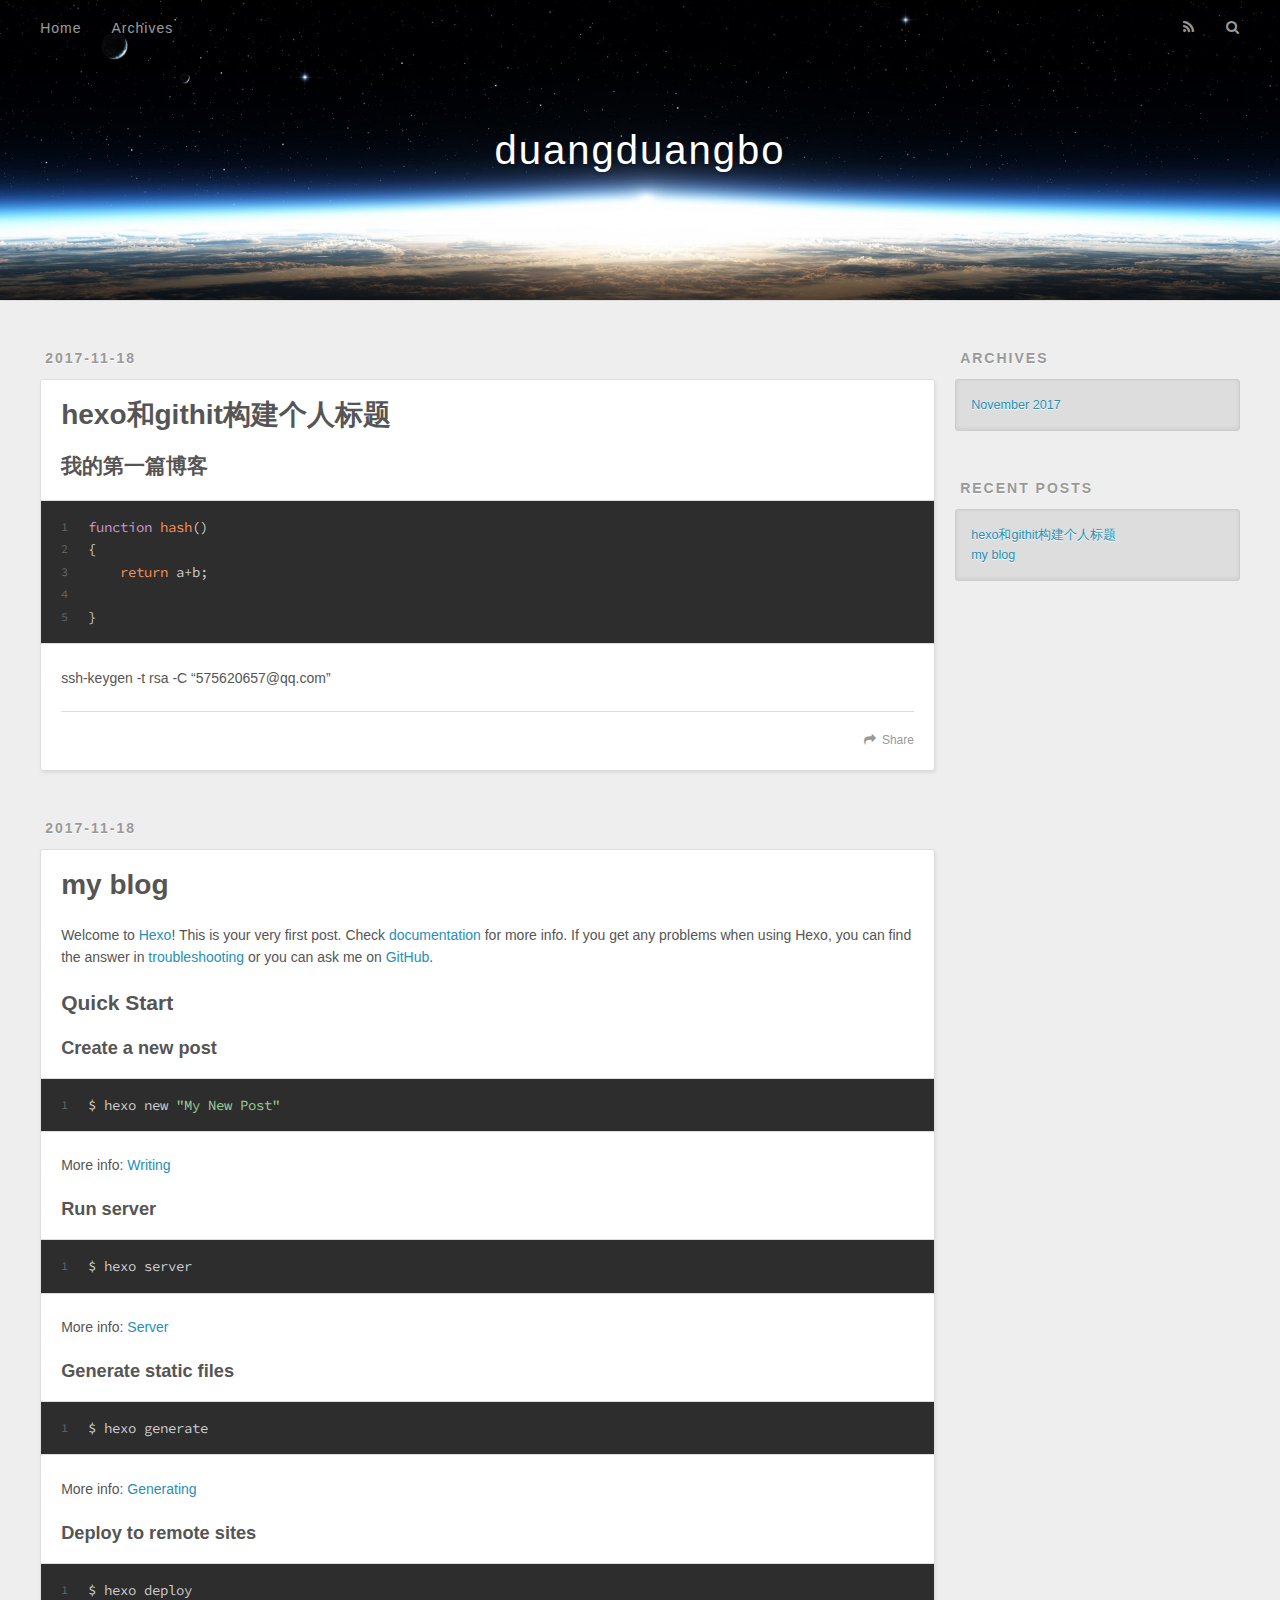
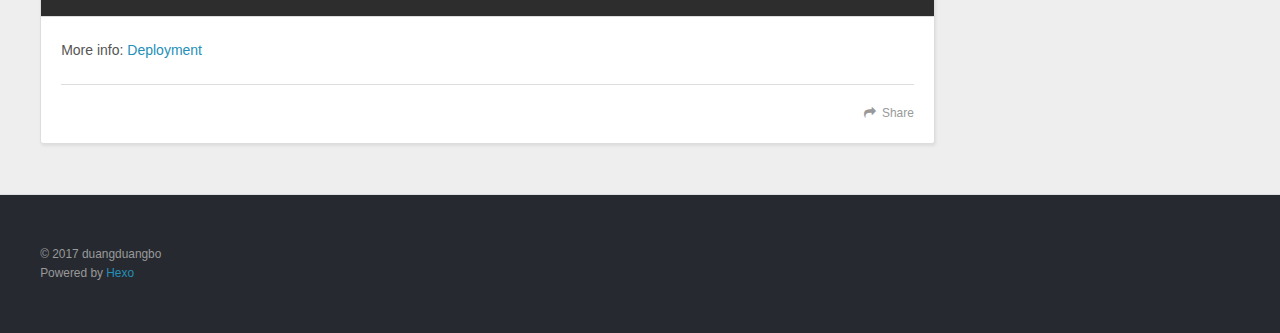
==== index.html @ 208fb2e9 "Site updated: 2017-11-18 11:57:25" ====
<!DOCTYPE html>
<html>
<head>
  <meta charset="utf-8">
  
  <title>duangduangbo</title>
  <meta name="viewport" content="width=device-width, initial-scale=1, maximum-scale=1">
  <meta property="og:type" content="website">
<meta property="og:title" content="duangduangbo">
<meta property="og:url" content="http://yoursite.com/index.html">
<meta property="og:site_name" content="duangduangbo">
<meta name="twitter:card" content="summary">
<meta name="twitter:title" content="duangduangbo">
  
    <link rel="alternate" href="/atom.xml" title="duangduangbo" type="application/atom+xml">
  
  
    <link rel="icon" href="/favicon.png">
  
  
    <link href="//fonts.googleapis.com/css?family=Source+Code+Pro" rel="stylesheet" type="text/css">
  
  <link rel="stylesheet" href="/css/style.css">
  

</head>

<body>
  <div id="container">
    <div id="wrap">
      <header id="header">
  <div id="banner"></div>
  <div id="header-outer" class="outer">
    <div id="header-title" class="inner">
      <h1 id="logo-wrap">
        <a href="/" id="logo">duangduangbo</a>
      </h1>
      
    </div>
    <div id="header-inner" class="inner">
      <nav id="main-nav">
        <a id="main-nav-toggle" class="nav-icon"></a>
        
          <a class="main-nav-link" href="/">Home</a>
        
          <a class="main-nav-link" href="/archives">Archives</a>
        
      </nav>
      <nav id="sub-nav">
        
          <a id="nav-rss-link" class="nav-icon" href="/atom.xml" title="RSS Feed"></a>
        
        <a id="nav-search-btn" class="nav-icon" title="Search"></a>
      </nav>
      <div id="search-form-wrap">
        <form action="//google.com/search" method="get" accept-charset="UTF-8" class="search-form"><input type="search" name="q" class="search-form-input" placeholder="Search"><button type="submit" class="search-form-submit">&#xF002;</button><input type="hidden" name="sitesearch" value="http://yoursite.com"></form>
      </div>
    </div>
  </div>
</header>
      <div class="outer">
        <section id="main">
  
    <article id="post-test" class="article article-type-post" itemscope itemprop="blogPost">
  <div class="article-meta">
    <a href="/2017/11/18/test/" class="article-date">
  <time datetime="2017-11-18T02:31:28.000Z" itemprop="datePublished">2017-11-18</time>
</a>
    
  </div>
  <div class="article-inner">
    
    
      <header class="article-header">
        
  
    <h1 itemprop="name">
      <a class="article-title" href="/2017/11/18/test/">hexo和githit构建个人标题</a>
    </h1>
  

      </header>
    
    <div class="article-entry" itemprop="articleBody">
      
        <h2 id="我的第一篇博客"><a href="#我的第一篇博客" class="headerlink" title="我的第一篇博客"></a>我的第一篇博客</h2><figure class="highlight bash"><table><tr><td class="gutter"><pre><span class="line">1</span><br><span class="line">2</span><br><span class="line">3</span><br><span class="line">4</span><br><span class="line">5</span><br></pre></td><td class="code"><pre><span class="line"><span class="keyword">function</span> <span class="built_in">hash</span>()</span><br><span class="line">&#123;</span><br><span class="line">    <span class="built_in">return</span> a+b;</span><br><span class="line"></span><br><span class="line">&#125;</span><br></pre></td></tr></table></figure>
<p>ssh-keygen -t rsa -C “575620657@qq.com”</p>

      
    </div>
    <footer class="article-footer">
      <a data-url="http://yoursite.com/2017/11/18/test/" data-id="cja4pwhvw000164jd9rb0l0j9" class="article-share-link">Share</a>
      
      
    </footer>
  </div>
  
</article>


  
    <article id="post-hello-world" class="article article-type-post" itemscope itemprop="blogPost">
  <div class="article-meta">
    <a href="/2017/11/18/hello-world/" class="article-date">
  <time datetime="2017-11-18T02:24:49.083Z" itemprop="datePublished">2017-11-18</time>
</a>
    
  </div>
  <div class="article-inner">
    
    
      <header class="article-header">
        
  
    <h1 itemprop="name">
      <a class="article-title" href="/2017/11/18/hello-world/">my blog</a>
    </h1>
  

      </header>
    
    <div class="article-entry" itemprop="articleBody">
      
        <p>Welcome to <a href="https://hexo.io/" target="_blank" rel="noopener">Hexo</a>! This is your very first post. Check <a href="https://hexo.io/docs/" target="_blank" rel="noopener">documentation</a> for more info. If you get any problems when using Hexo, you can find the answer in <a href="https://hexo.io/docs/troubleshooting.html" target="_blank" rel="noopener">troubleshooting</a> or you can ask me on <a href="https://github.com/hexojs/hexo/issues" target="_blank" rel="noopener">GitHub</a>.</p>
<h2 id="Quick-Start"><a href="#Quick-Start" class="headerlink" title="Quick Start"></a>Quick Start</h2><h3 id="Create-a-new-post"><a href="#Create-a-new-post" class="headerlink" title="Create a new post"></a>Create a new post</h3><figure class="highlight bash"><table><tr><td class="gutter"><pre><span class="line">1</span><br></pre></td><td class="code"><pre><span class="line">$ hexo new <span class="string">"My New Post"</span></span><br></pre></td></tr></table></figure>
<p>More info: <a href="https://hexo.io/docs/writing.html" target="_blank" rel="noopener">Writing</a></p>
<h3 id="Run-server"><a href="#Run-server" class="headerlink" title="Run server"></a>Run server</h3><figure class="highlight bash"><table><tr><td class="gutter"><pre><span class="line">1</span><br></pre></td><td class="code"><pre><span class="line">$ hexo server</span><br></pre></td></tr></table></figure>
<p>More info: <a href="https://hexo.io/docs/server.html" target="_blank" rel="noopener">Server</a></p>
<h3 id="Generate-static-files"><a href="#Generate-static-files" class="headerlink" title="Generate static files"></a>Generate static files</h3><figure class="highlight bash"><table><tr><td class="gutter"><pre><span class="line">1</span><br></pre></td><td class="code"><pre><span class="line">$ hexo generate</span><br></pre></td></tr></table></figure>
<p>More info: <a href="https://hexo.io/docs/generating.html" target="_blank" rel="noopener">Generating</a></p>
<h3 id="Deploy-to-remote-sites"><a href="#Deploy-to-remote-sites" class="headerlink" title="Deploy to remote sites"></a>Deploy to remote sites</h3><figure class="highlight bash"><table><tr><td class="gutter"><pre><span class="line">1</span><br></pre></td><td class="code"><pre><span class="line">$ hexo deploy</span><br></pre></td></tr></table></figure>
<p>More info: <a href="https://hexo.io/docs/deployment.html" target="_blank" rel="noopener">Deployment</a></p>

      
    </div>
    <footer class="article-footer">
      <a data-url="http://yoursite.com/2017/11/18/hello-world/" data-id="cja4pwhvr000064jd3ugffvmv" class="article-share-link">Share</a>
      
      
    </footer>
  </div>
  
</article>


  

</section>
        
          <aside id="sidebar">
  
    

  
    

  
    
  
    
  <div class="widget-wrap">
    <h3 class="widget-title">Archives</h3>
    <div class="widget">
      <ul class="archive-list"><li class="archive-list-item"><a class="archive-list-link" href="/archives/2017/11/">November 2017</a></li></ul>
    </div>
  </div>


  
    
  <div class="widget-wrap">
    <h3 class="widget-title">Recent Posts</h3>
    <div class="widget">
      <ul>
        
          <li>
            <a href="/2017/11/18/test/">hexo和githit构建个人标题</a>
          </li>
        
          <li>
            <a href="/2017/11/18/hello-world/">my blog</a>
          </li>
        
      </ul>
    </div>
  </div>

  
</aside>
        
      </div>
      <footer id="footer">
  
  <div class="outer">
    <div id="footer-info" class="inner">
      &copy; 2017 duangduangbo<br>
      Powered by <a href="http://hexo.io/" target="_blank">Hexo</a>
    </div>
  </div>
</footer>
    </div>
    <nav id="mobile-nav">
  
    <a href="/" class="mobile-nav-link">Home</a>
  
    <a href="/archives" class="mobile-nav-link">Archives</a>
  
</nav>
    

<script src="//ajax.googleapis.com/ajax/libs/jquery/2.0.3/jquery.min.js"></script>


  <link rel="stylesheet" href="/fancybox/jquery.fancybox.css">
  <script src="/fancybox/jquery.fancybox.pack.js"></script>


<script src="/js/script.js"></script>

  </div>
</body>
</html>
---- css/style.css ----
body {
  width: 100%;
}
body:before,
body:after {
  content: "";
  display: table;
}
body:after {
  clear: both;
}
html,
body,
div,
span,
applet,
object,
iframe,
h1,
h2,
h3,
h4,
h5,
h6,
p,
blockquote,
pre,
a,
abbr,
acronym,
address,
big,
cite,
code,
del,
dfn,
em,
img,
ins,
kbd,
q,
s,
samp,
small,
strike,
strong,
sub,
sup,
tt,
var,
dl,
dt,
dd,
ol,
ul,
li,
fieldset,
form,
label,
legend,
table,
caption,
tbody,
tfoot,
thead,
tr,
th,
td {
  margin: 0;
  padding: 0;
  border: 0;
  outline: 0;
  font-weight: inherit;
  font-style: inherit;
  font-family: inherit;
  font-size: 100%;
  vertical-align: baseline;
}
body {
  line-height: 1;
  color: #000;
  background: #fff;
}
ol,
ul {
  list-style: none;
}
table {
  border-collapse: separate;
  border-spacing: 0;
  vertical-align: middle;
}
caption,
th,
td {
  text-align: left;
  font-weight: normal;
  vertical-align: middle;
}
a img {
  border: none;
}
input,
button {
  margin: 0;
  padding: 0;
}
input::-moz-focus-inner,
button::-moz-focus-inner {
  border: 0;
  padding: 0;
}
@font-face {
  font-family: FontAwesome;
  font-style: normal;
  font-weight: normal;
  src: url("fonts/fontawesome-webfont.eot?v=#4.0.3");
  src: url("fonts/fontawesome-webfont.eot?#iefix&v=#4.0.3") format("embedded-opentype"), url("fonts/fontawesome-webfont.woff?v=#4.0.3") format("woff"), url("fonts/fontawesome-webfont.ttf?v=#4.0.3") format("truetype"), url("fonts/fontawesome-webfont.svg#fontawesomeregular?v=#4.0.3") format("svg");
}
html,
body,
#container {
  height: 100%;
}
body {
  background: #eee;
  font: 14px "Helvetica Neue", Helvetica, Arial, sans-serif;
  -webkit-text-size-adjust: 100%;
}
.outer {
  max-width: 1220px;
  margin: 0 auto;
  padding: 0 20px;
}
.outer:before,
.outer:after {
  content: "";
  display: table;
}
.outer:after {
  clear: both;
}
.inner {
  display: inline;
  float: left;
  width: 98.33333333333333%;
  margin: 0 0.833333333333333%;
}
.left,
.alignleft {
  float: left;
}
.right,
.alignright {
  float: right;
}
.clear {
  clear: both;
}
#container {
  position: relative;
}
.mobile-nav-on {
  overflow: hidden;
}
#wrap {
  height: 100%;
  width: 100%;
  position: absolute;
  top: 0;
  left: 0;
  -webkit-transition: 0.2s ease-out;
  -moz-transition: 0.2s ease-out;
  -ms-transition: 0.2s ease-out;
  transition: 0.2s ease-out;
  z-index: 1;
  background: #eee;
}
.mobile-nav-on #wrap {
  left: 280px;
}
@media screen and (min-width: 768px) {
  #main {
    display: inline;
    float: left;
    width: 73.33333333333333%;
    margin: 0 0.833333333333333%;
  }
}
.article-date,
.article-category-link,
.archive-year,
.widget-title {
  text-decoration: none;
  text-transform: uppercase;
  letter-spacing: 2px;
  color: #999;
  margin-bottom: 1em;
  margin-left: 5px;
  line-height: 1em;
  text-shadow: 0 1px #fff;
  font-weight: bold;
}
.article-inner,
.archive-article-inner {
  background: #fff;
  -webkit-box-shadow: 1px 2px 3px #ddd;
  box-shadow: 1px 2px 3px #ddd;
  border: 1px solid #ddd;
  border-radius: 3px;
}
.article-entry h1,
.widget h1 {
  font-size: 2em;
}
.article-entry h2,
.widget h2 {
  font-size: 1.5em;
}
.article-entry h3,
.widget h3 {
  font-size: 1.3em;
}
.article-entry h4,
.widget h4 {
  font-size: 1.2em;
}
.article-entry h5,
.widget h5 {
  font-size: 1em;
}
.article-entry h6,
.widget h6 {
  font-size: 1em;
  color: #999;
}
.article-entry hr,
.widget hr {
  border: 1px dashed #ddd;
}
.article-entry strong,
.widget strong {
  font-weight: bold;
}
.article-entry em,
.widget em,
.article-entry cite,
.widget cite {
  font-style: italic;
}
.article-entry sup,
.widget sup,
.article-entry sub,
.widget sub {
  font-size: 0.75em;
  line-height: 0;
  position: relative;
  vertical-align: baseline;
}
.article-entry sup,
.widget sup {
  top: -0.5em;
}
.article-entry sub,
.widget sub {
  bottom: -0.2em;
}
.article-entry small,
.widget small {
  font-size: 0.85em;
}
.article-entry acronym,
.widget acronym,
.article-entry abbr,
.widget abbr {
  border-bottom: 1px dotted;
}
.article-entry ul,
.widget ul,
.article-entry ol,
.widget ol,
.article-entry dl,
.widget dl {
  margin: 0 20px;
  line-height: 1.6em;
}
.article-entry ul ul,
.widget ul ul,
.article-entry ol ul,
.widget ol ul,
.article-entry ul ol,
.widget ul ol,
.article-entry ol ol,
.widget ol ol {
  margin-top: 0;
  margin-bottom: 0;
}
.article-entry ul,
.widget ul {
  list-style: disc;
}
.article-entry ol,
.widget ol {
  list-style: decimal;
}
.article-entry dt,
.widget dt {
  font-weight: bold;
}
#header {
  height: 300px;
  position: relative;
  border-bottom: 1px solid #ddd;
}
#header:before,
#header:after {
  content: "";
  position: absolute;
  left: 0;
  right: 0;
  height: 40px;
}
#header:before {
  top: 0;
  background: -webkit-linear-gradient(rgba(0,0,0,0.2), transparent);
  background: -moz-linear-gradient(rgba(0,0,0,0.2), transparent);
  background: -ms-linear-gradient(rgba(0,0,0,0.2), transparent);
  background: linear-gradient(rgba(0,0,0,0.2), transparent);
}
#header:after {
  bottom: 0;
  background: -webkit-linear-gradient(transparent, rgba(0,0,0,0.2));
  background: -moz-linear-gradient(transparent, rgba(0,0,0,0.2));
  background: -ms-linear-gradient(transparent, rgba(0,0,0,0.2));
  background: linear-gradient(transparent, rgba(0,0,0,0.2));
}
#header-outer {
  height: 100%;
  position: relative;
}
#header-inner {
  position: relative;
  overflow: hidden;
}
#banner {
  position: absolute;
  top: 0;
  left: 0;
  width: 100%;
  height: 100%;
  background: url("images/banner.jpg") center #000;
  -webkit-background-size: cover;
  -moz-background-size: cover;
  background-size: cover;
  z-index: -1;
}
#header-title {
  text-align: center;
  height: 40px;
  position: absolute;
  top: 50%;
  left: 0;
  margin-top: -20px;
}
#logo,
#subtitle {
  text-decoration: none;
  color: #fff;
  font-weight: 300;
  text-shadow: 0 1px 4px rgba(0,0,0,0.3);
}
#logo {
  font-size: 40px;
  line-height: 40px;
  letter-spacing: 2px;
}
#subtitle {
  font-size: 16px;
  line-height: 16px;
  letter-spacing: 1px;
}
#subtitle-wrap {
  margin-top: 16px;
}
#main-nav {
  float: left;
  margin-left: -15px;
}
.nav-icon,
.main-nav-link {
  float: left;
  color: #fff;
  opacity: 0.6;
  text-decoration: none;
  text-shadow: 0 1px rgba(0,0,0,0.2);
  -webkit-transition: opacity 0.2s;
  -moz-transition: opacity 0.2s;
  -ms-transition: opacity 0.2s;
  transition: opacity 0.2s;
  display: block;
  padding: 20px 15px;
}
.nav-icon:hover,
.main-nav-link:hover {
  opacity: 1;
}
.nav-icon {
  font-family: FontAwesome;
  text-align: center;
  font-size: 14px;
  width: 14px;
  height: 14px;
  padding: 20px 15px;
  position: relative;
  cursor: pointer;
}
.main-nav-link {
  font-weight: 300;
  letter-spacing: 1px;
}
@media screen and (max-width: 479px) {
  .main-nav-link {
    display: none;
  }
}
#main-nav-toggle {
  display: none;
}
#main-nav-toggle:before {
  content: "\f0c9";
}
@media screen and (max-width: 479px) {
  #main-nav-toggle {
    display: block;
  }
}
#sub-nav {
  float: right;
  margin-right: -15px;
}
#nav-rss-link:before {
  content: "\f09e";
}
#nav-search-btn:before {
  content: "\f002";
}
#search-form-wrap {
  position: absolute;
  top: 15px;
  width: 150px;
  height: 30px;
  right: -150px;
  opacity: 0;
  -webkit-transition: 0.2s ease-out;
  -moz-transition: 0.2s ease-out;
  -ms-transition: 0.2s ease-out;
  transition: 0.2s ease-out;
}
#search-form-wrap.on {
  opacity: 1;
  right: 0;
}
@media screen and (max-width: 479px) {
  #search-form-wrap {
    width: 100%;
    right: -100%;
  }
}
.search-form {
  position: absolute;
  top: 0;
  left: 0;
  right: 0;
  background: #fff;
  padding: 5px 15px;
  border-radius: 15px;
  -webkit-box-shadow: 0 0 10px rgba(0,0,0,0.3);
  box-shadow: 0 0 10px rgba(0,0,0,0.3);
}
.search-form-input {
  border: none;
  background: none;
  color: #555;
  width: 100%;
  font: 13px "Helvetica Neue", Helvetica, Arial, sans-serif;
  outline: none;
}
.search-form-input::-webkit-search-results-decoration,
.search-form-input::-webkit-search-cancel-button {
  -webkit-appearance: none;
}
.search-form-submit {
  position: absolute;
  top: 50%;
  right: 10px;
  margin-top: -7px;
  font: 13px FontAwesome;
  border: none;
  background: none;
  color: #bbb;
  cursor: pointer;
}
.search-form-submit:hover,
.search-form-submit:focus {
  color: #777;
}
.article {
  margin: 50px 0;
}
.article-inner {
  overflow: hidden;
}
.article-meta:before,
.article-meta:after {
  content: "";
  display: table;
}
.article-meta:after {
  clear: both;
}
.article-date {
  float: left;
}
.article-category {
  float: left;
  line-height: 1em;
  color: #ccc;
  text-shadow: 0 1px #fff;
  margin-left: 8px;
}
.article-category:before {
  content: "\2022";
}
.article-category-link {
  margin: 0 12px 1em;
}
.article-header {
  padding: 20px 20px 0;
}
.article-title {
  text-decoration: none;
  font-size: 2em;
  font-weight: bold;
  color: #555;
  line-height: 1.1em;
  -webkit-transition: color 0.2s;
  -moz-transition: color 0.2s;
  -ms-transition: color 0.2s;
  transition: color 0.2s;
}
a.article-title:hover {
  color: #258fb8;
}
.article-entry {
  color: #555;
  padding: 0 20px;
}
.article-entry:before,
.article-entry:after {
  content: "";
  display: table;
}
.article-entry:after {
  clear: both;
}
.article-entry p,
.article-entry table {
  line-height: 1.6em;
  margin: 1.6em 0;
}
.article-entry h1,
.article-entry h2,
.article-entry h3,
.article-entry h4,
.article-entry h5,
.article-entry h6 {
  font-weight: bold;
}
.article-entry h1,
.article-entry h2,
.article-entry h3,
.article-entry h4,
.article-entry h5,
.article-entry h6 {
  line-height: 1.1em;
  margin: 1.1em 0;
}
.article-entry a {
  color: #258fb8;
  text-decoration: none;
}
.article-entry a:hover {
  text-decoration: underline;
}
.article-entry ul,
.article-entry ol,
.article-entry dl {
  margin-top: 1.6em;
  margin-bottom: 1.6em;
}
.article-entry img,
.article-entry video {
  max-width: 100%;
  height: auto;
  display: block;
  margin: auto;
}
.article-entry iframe {
  border: none;
}
.article-entry table {
  width: 100%;
  border-collapse: collapse;
  border-spacing: 0;
}
.article-entry th {
  font-weight: bold;
  border-bottom: 3px solid #ddd;
  padding-bottom: 0.5em;
}
.article-entry td {
  border-bottom: 1px solid #ddd;
  padding: 10px 0;
}
.article-entry blockquote {
  font-family: Georgia, "Times New Roman", serif;
  font-size: 1.4em;
  margin: 1.6em 20px;
  text-align: center;
}
.article-entry blockquote footer {
  font-size: 14px;
  margin: 1.6em 0;
  font-family: "Helvetica Neue", Helvetica, Arial, sans-serif;
}
.article-entry blockquote footer cite:before {
  content: "—";
  padding: 0 0.5em;
}
.article-entry .pullquote {
  text-align: left;
  width: 45%;
  margin: 0;
}
.article-entry .pullquote.left {
  margin-left: 0.5em;
  margin-right: 1em;
}
.article-entry .pullquote.right {
  margin-right: 0.5em;
  margin-left: 1em;
}
.article-entry .caption {
  color: #999;
  display: block;
  font-size: 0.9em;
  margin-top: 0.5em;
  position: relative;
  text-align: center;
}
.article-entry .video-container {
  position: relative;
  padding-top: 56.25%;
  height: 0;
  overflow: hidden;
}
.article-entry .video-container iframe,
.article-entry .video-container object,
.article-entry .video-container embed {
  position: absolute;
  top: 0;
  left: 0;
  width: 100%;
  height: 100%;
  margin-top: 0;
}
.article-more-link a {
  display: inline-block;
  line-height: 1em;
  padding: 6px 15px;
  border-radius: 15px;
  background: #eee;
  color: #999;
  text-shadow: 0 1px #fff;
  text-decoration: none;
}
.article-more-link a:hover {
  background: #258fb8;
  color: #fff;
  text-decoration: none;
  text-shadow: 0 1px #1e7293;
}
.article-footer {
  font-size: 0.85em;
  line-height: 1.6em;
  border-top: 1px solid #ddd;
  padding-top: 1.6em;
  margin: 0 20px 20px;
}
.article-footer:before,
.article-footer:after {
  content: "";
  display: table;
}
.article-footer:after {
  clear: both;
}
.article-footer a {
  color: #999;
  text-decoration: none;
}
.article-footer a:hover {
  color: #555;
}
.article-tag-list-item {
  float: left;
  margin-right: 10px;
}
.article-tag-list-link:before {
  content: "#";
}
.article-comment-link {
  float: right;
}
.article-comment-link:before {
  content: "\f075";
  font-family: FontAwesome;
  padding-right: 8px;
}
.article-share-link {
  cursor: pointer;
  float: right;
  margin-left: 20px;
}
.article-share-link:before {
  content: "\f064";
  font-family: FontAwesome;
  padding-right: 6px;
}
#article-nav {
  position: relative;
}
#article-nav:before,
#article-nav:after {
  content: "";
  display: table;
}
#article-nav:after {
  clear: both;
}
@media screen and (min-width: 768px) {
  #article-nav {
    margin: 50px 0;
  }
  #article-nav:before {
    width: 8px;
    height: 8px;
    position: absolute;
    top: 50%;
    left: 50%;
    margin-top: -4px;
    margin-left: -4px;
    content: "";
    border-radius: 50%;
    background: #ddd;
    -webkit-box-shadow: 0 1px 2px #fff;
    box-shadow: 0 1px 2px #fff;
  }
}
.article-nav-link-wrap {
  text-decoration: none;
  text-shadow: 0 1px #fff;
  color: #999;
  -webkit-box-sizing: border-box;
  -moz-box-sizing: border-box;
  box-sizing: border-box;
  margin-top: 50px;
  text-align: center;
  display: block;
}
.article-nav-link-wrap:hover {
  color: #555;
}
@media screen and (min-width: 768px) {
  .article-nav-link-wrap {
    width: 50%;
    margin-top: 0;
  }
}
@media screen and (min-width: 768px) {
  #article-nav-newer {
    float: left;
    text-align: right;
    padding-right: 20px;
  }
}
@media screen and (min-width: 768px) {
  #article-nav-older {
    float: right;
    text-align: left;
    padding-left: 20px;
  }
}
.article-nav-caption {
  text-transform: uppercase;
  letter-spacing: 2px;
  color: #ddd;
  line-height: 1em;
  font-weight: bold;
}
#article-nav-newer .article-nav-caption {
  margin-right: -2px;
}
.article-nav-title {
  font-size: 0.85em;
  line-height: 1.6em;
  margin-top: 0.5em;
}
.article-share-box {
  position: absolute;
  display: none;
  background: #fff;
  -webkit-box-shadow: 1px 2px 10px rgba(0,0,0,0.2);
  box-shadow: 1px 2px 10px rgba(0,0,0,0.2);
  border-radius: 3px;
  margin-left: -145px;
  overflow: hidden;
  z-index: 1;
}
.article-share-box.on {
  display: block;
}
.article-share-input {
  width: 100%;
  background: none;
  -webkit-box-sizing: border-box;
  -moz-box-sizing: border-box;
  box-sizing: border-box;
  font: 14px "Helvetica Neue", Helvetica, Arial, sans-serif;
  padding: 0 15px;
  color: #555;
  outline: none;
  border: 1px solid #ddd;
  border-radius: 3px 3px 0 0;
  height: 36px;
  line-height: 36px;
}
.article-share-links {
  background: #eee;
}
.article-share-links:before,
.article-share-links:after {
  content: "";
  display: table;
}
.article-share-links:after {
  clear: both;
}
.article-share-twitter,
.article-share-facebook,
.article-share-pinterest,
.article-share-google {
  width: 50px;
  height: 36px;
  display: block;
  float: left;
  position: relative;
  color: #999;
  text-shadow: 0 1px #fff;
}
.article-share-twitter:before,
.article-share-facebook:before,
.article-share-pinterest:before,
.article-share-google:before {
  font-size: 20px;
  font-family: FontAwesome;
  width: 20px;
  height: 20px;
  position: absolute;
  top: 50%;
  left: 50%;
  margin-top: -10px;
  margin-left: -10px;
  text-align: center;
}
.article-share-twitter:hover,
.article-share-facebook:hover,
.article-share-pinterest:hover,
.article-share-google:hover {
  color: #fff;
}
.article-share-twitter:before {
  content: "\f099";
}
.article-share-twitter:hover {
  background: #00aced;
  text-shadow: 0 1px #008abe;
}
.article-share-facebook:before {
  content: "\f09a";
}
.article-share-facebook:hover {
  background: #3b5998;
  text-shadow: 0 1px #2f477a;
}
.article-share-pinterest:before {
  content: "\f0d2";
}
.article-share-pinterest:hover {
  background: #cb2027;
  text-shadow: 0 1px #a21a1f;
}
.article-share-google:before {
  content: "\f0d5";
}
.article-share-google:hover {
  background: #dd4b39;
  text-shadow: 0 1px #be3221;
}
.article-gallery {
  background: #000;
  position: relative;
}
.article-gallery-photos {
  position: relative;
  overflow: hidden;
}
.article-gallery-img {
  display: none;
  max-width: 100%;
}
.article-gallery-img:first-child {
  display: block;
}
.article-gallery-img.loaded {
  position: absolute;
  display: block;
}
.article-gallery-img img {
  display: block;
  max-width: 100%;
  margin: 0 auto;
}
#comments {
  background: #fff;
  -webkit-box-shadow: 1px 2px 3px #ddd;
  box-shadow: 1px 2px 3px #ddd;
  padding: 20px;
  border: 1px solid #ddd;
  border-radius: 3px;
  margin: 50px 0;
}
#comments a {
  color: #258fb8;
}
.archives-wrap {
  margin: 50px 0;
}
.archives:before,
.archives:after {
  content: "";
  display: table;
}
.archives:after {
  clear: both;
}
.archive-year-wrap {
  margin-bottom: 1em;
}
.archives {
  -webkit-column-gap: 10px;
  -moz-column-gap: 10px;
  column-gap: 10px;
}
@media screen and (min-width: 480px) and (max-width: 767px) {
  .archives {
    -webkit-column-count: 2;
    -moz-column-count: 2;
    column-count: 2;
  }
}
@media screen and (min-width: 768px) {
  .archives {
    -webkit-column-count: 3;
    -moz-column-count: 3;
    column-count: 3;
  }
}
.archive-article {
  -webkit-column-break-inside: avoid;
  page-break-inside: avoid;
  overflow: hidden;
  break-inside: avoid-column;
}
.archive-article-inner {
  padding: 10px;
  margin-bottom: 15px;
}
.archive-article-title {
  text-decoration: none;
  font-weight: bold;
  color: #555;
  -webkit-transition: color 0.2s;
  -moz-transition: color 0.2s;
  -ms-transition: color 0.2s;
  transition: color 0.2s;
  line-height: 1.6em;
}
.archive-article-title:hover {
  color: #258fb8;
}
.archive-article-footer {
  margin-top: 1em;
}
.archive-article-date {
  color: #999;
  text-decoration: none;
  font-size: 0.85em;
  line-height: 1em;
  margin-bottom: 0.5em;
  display: block;
}
#page-nav {
  margin: 50px auto;
  background: #fff;
  -webkit-box-shadow: 1px 2px 3px #ddd;
  box-shadow: 1px 2px 3px #ddd;
  border: 1px solid #ddd;
  border-radius: 3px;
  text-align: center;
  color: #999;
  overflow: hidden;
}
#page-nav:before,
#page-nav:after {
  content: "";
  display: table;
}
#page-nav:after {
  clear: both;
}
#page-nav a,
#page-nav span {
  padding: 10px 20px;
  line-height: 1;
  height: 2ex;
}
#page-nav a {
  color: #999;
  text-decoration: none;
}
#page-nav a:hover {
  background: #999;
  color: #fff;
}
#page-nav .prev {
  float: left;
}
#page-nav .next {
  float: right;
}
#page-nav .page-number {
  display: inline-block;
}
@media screen and (max-width: 479px) {
  #page-nav .page-number {
    display: none;
  }
}
#page-nav .current {
  color: #555;
  font-weight: bold;
}
#page-nav .space {
  color: #ddd;
}
#footer {
  background: #262a30;
  padding: 50px 0;
  border-top: 1px solid #ddd;
  color: #999;
}
#footer a {
  color: #258fb8;
  text-decoration: none;
}
#footer a:hover {
  text-decoration: underline;
}
#footer-info {
  line-height: 1.6em;
  font-size: 0.85em;
}
.article-entry pre,
.article-entry .highlight {
  background: #2d2d2d;
  margin: 0 -20px;
  padding: 15px 20px;
  border-style: solid;
  border-color: #ddd;
  border-width: 1px 0;
  overflow: auto;
  color: #ccc;
  line-height: 22.400000000000002px;
}
.article-entry .highlight .gutter pre,
.article-entry .gist .gist-file .gist-data .line-numbers {
  color: #666;
  font-size: 0.85em;
}
.article-entry pre,
.article-entry code {
  font-family: "Source Code Pro", Consolas, Monaco, Menlo, Consolas, monospace;
}
.article-entry code {
  background: #eee;
  text-shadow: 0 1px #fff;
  padding: 0 0.3em;
}
.article-entry pre code {
  background: none;
  text-shadow: none;
  padding: 0;
}
.article-entry .highlight pre {
  border: none;
  margin: 0;
  padding: 0;
}
.article-entry .highlight table {
  margin: 0;
  width: auto;
}
.article-entry .highlight td {
  border: none;
  padding: 0;
}
.article-entry .highlight figcaption {
  font-size: 0.85em;
  color: #999;
  line-height: 1em;
  margin-bottom: 1em;
}
.article-entry .highlight figcaption:before,
.article-entry .highlight figcaption:after {
  content: "";
  display: table;
}
.article-entry .highlight figcaption:after {
  clear: both;
}
.article-entry .highlight figcaption a {
  float: right;
}
.article-entry .highlight .gutter pre {
  text-align: right;
  padding-right: 20px;
}
.article-entry .highlight .line {
  height: 22.400000000000002px;
}
.article-entry .highlight .line.marked {
  background: #515151;
}
.article-entry .gist {
  margin: 0 -20px;
  border-style: solid;
  border-color: #ddd;
  border-width: 1px 0;
  background: #2d2d2d;
  padding: 15px 20px 15px 0;
}
.article-entry .gist .gist-file {
  border: none;
  font-family: "Source Code Pro", Consolas, Monaco, Menlo, Consolas, monospace;
  margin: 0;
}
.article-entry .gist .gist-file .gist-data {
  background: none;
  border: none;
}
.article-entry .gist .gist-file .gist-data .line-numbers {
  background: none;
  border: none;
  padding: 0 20px 0 0;
}
.article-entry .gist .gist-file .gist-data .line-data {
  padding: 0 !important;
}
.article-entry .gist .gist-file .highlight {
  margin: 0;
  padding: 0;
  border: none;
}
.article-entry .gist .gist-file .gist-meta {
  background: #2d2d2d;
  color: #999;
  font: 0.85em "Helvetica Neue", Helvetica, Arial, sans-serif;
  text-shadow: 0 0;
  padding: 0;
  margin-top: 1em;
  margin-left: 20px;
}
.article-entry .gist .gist-file .gist-meta a {
  color: #258fb8;
  font-weight: normal;
}
.article-entry .gist .gist-file .gist-meta a:hover {
  text-decoration: underline;
}
pre .comment,
pre .title {
  color: #999;
}
pre .variable,
pre .attribute,
pre .tag,
pre .regexp,
pre .ruby .constant,
pre .xml .tag .title,
pre .xml .pi,
pre .xml .doctype,
pre .html .doctype,
pre .css .id,
pre .css .class,
pre .css .pseudo {
  color: #f2777a;
}
pre .number,
pre .preprocessor,
pre .built_in,
pre .literal,
pre .params,
pre .constant {
  color: #f99157;
}
pre .class,
pre .ruby .class .title,
pre .css .rules .attribute {
  color: #9c9;
}
pre .string,
pre .value,
pre .inheritance,
pre .header,
pre .ruby .symbol,
pre .xml .cdata {
  color: #9c9;
}
pre .css .hexcolor {
  color: #6cc;
}
pre .function,
pre .python .decorator,
pre .python .title,
pre .ruby .function .title,
pre .ruby .title .keyword,
pre .perl .sub,
pre .javascript .title,
pre .coffeescript .title {
  color: #69c;
}
pre .keyword,
pre .javascript .function {
  color: #c9c;
}
@media screen and (max-width: 479px) {
  #mobile-nav {
    position: absolute;
    top: 0;
    left: 0;
    width: 280px;
    height: 100%;
    background: #191919;
    border-right: 1px solid #fff;
  }
}
@media screen and (max-width: 479px) {
  .mobile-nav-link {
    display: block;
    color: #999;
    text-decoration: none;
    padding: 15px 20px;
    font-weight: bold;
  }
  .mobile-nav-link:hover {
    color: #fff;
  }
}
@media screen and (min-width: 768px) {
  #sidebar {
    display: inline;
    float: left;
    width: 23.333333333333332%;
    margin: 0 0.833333333333333%;
  }
}
.widget-wrap {
  margin: 50px 0;
}
.widget {
  color: #777;
  text-shadow: 0 1px #fff;
  background: #ddd;
  -webkit-box-shadow: 0 -1px 4px #ccc inset;
  box-shadow: 0 -1px 4px #ccc inset;
  border: 1px solid #ccc;
  padding: 15px;
  border-radius: 3px;
}
.widget a {
  color: #258fb8;
  text-decoration: none;
}
.widget a:hover {
  text-decoration: underline;
}
.widget ul ul,
.widget ol ul,
.widget dl ul,
.widget ul ol,
.widget ol ol,
.widget dl ol,
.widget ul dl,
.widget ol dl,
.widget dl dl {
  margin-left: 15px;
  list-style: disc;
}
.widget {
  line-height: 1.6em;
  word-wrap: break-word;
  font-size: 0.9em;
}
.widget ul,
.widget ol {
  list-style: none;
  margin: 0;
}
.widget ul ul,
.widget ol ul,
.widget ul ol,
.widget ol ol {
  margin: 0 20px;
}
.widget ul ul,
.widget ol ul {
  list-style: disc;
}
.widget ul ol,
.widget ol ol {
  list-style: decimal;
}
.category-list-count,
.tag-list-count,
.archive-list-count {
  padding-left: 5px;
  color: #999;
  font-size: 0.85em;
}
.category-list-count:before,
.tag-list-count:before,
.archive-list-count:before {
  content: "(";
}
.category-list-count:after,
.tag-list-count:after,
.archive-list-count:after {
  content: ")";
}
.tagcloud a {
  margin-right: 5px;
  display: inline-block;
}
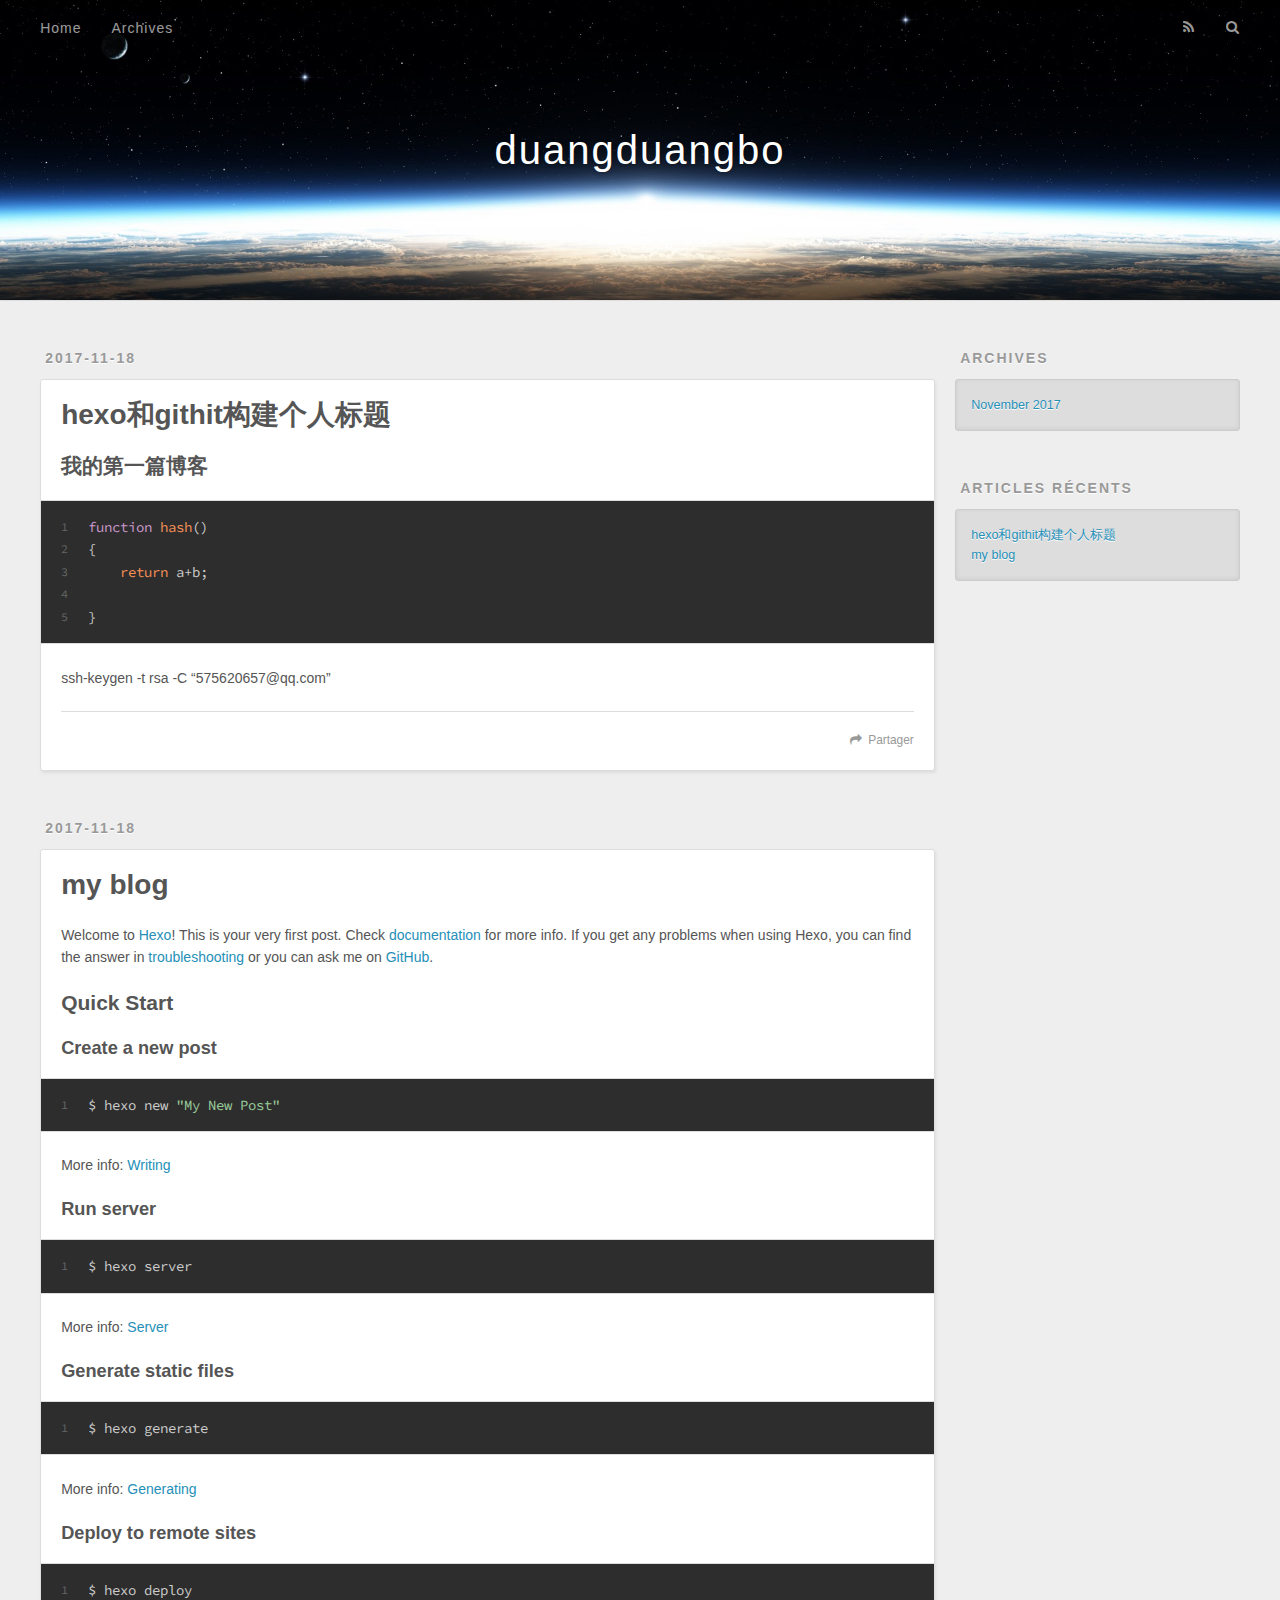
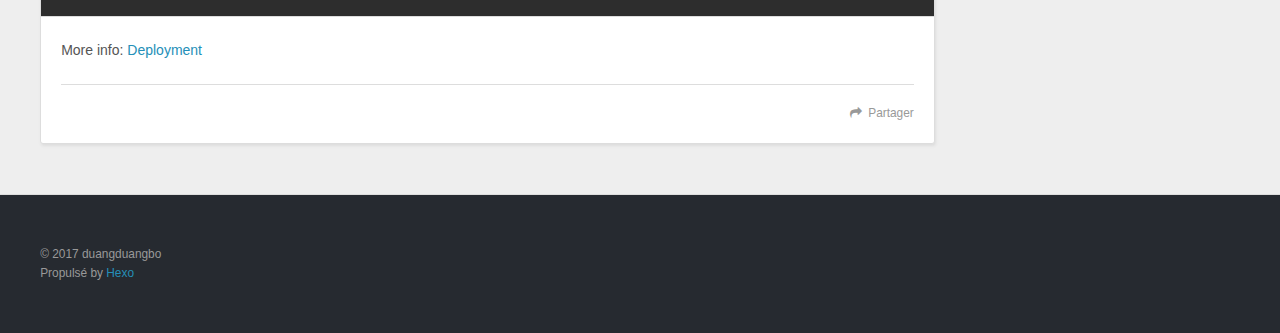
==== commit 8463c8ee: "Site updated: 2017-11-18 14:51:12" ====
--- a/index.html
+++ b/index.html
@@ -48,9 +48,9 @@
       </nav>
       <nav id="sub-nav">
         
-          <a id="nav-rss-link" class="nav-icon" href="/atom.xml" title="RSS Feed"></a>
-        
-        <a id="nav-search-btn" class="nav-icon" title="Search"></a>
+          <a id="nav-rss-link" class="nav-icon" href="/atom.xml" title="Flux RSS"></a>
+        
+        <a id="nav-search-btn" class="nav-icon" title="Rechercher"></a>
       </nav>
       <div id="search-form-wrap">
         <form action="//google.com/search" method="get" accept-charset="UTF-8" class="search-form"><input type="search" name="q" class="search-form-input" placeholder="Search"><button type="submit" class="search-form-submit">&#xF002;</button><input type="hidden" name="sitesearch" value="http://yoursite.com"></form>
@@ -89,7 +89,7 @@
       
     </div>
     <footer class="article-footer">
-      <a data-url="http://yoursite.com/2017/11/18/test/" data-id="cja4pwhvw000164jd9rb0l0j9" class="article-share-link">Share</a>
+      <a data-url="http://yoursite.com/2017/11/18/test/" data-id="cja4z5a2d00015wjd5m2rg2h8" class="article-share-link">Partager</a>
       
       
     </footer>
@@ -134,7 +134,7 @@
       
     </div>
     <footer class="article-footer">
-      <a data-url="http://yoursite.com/2017/11/18/hello-world/" data-id="cja4pwhvr000064jd3ugffvmv" class="article-share-link">Share</a>
+      <a data-url="http://yoursite.com/2017/11/18/hello-world/" data-id="cja4z5a2600005wjdi2012m7i" class="article-share-link">Partager</a>
       
       
     </footer>
@@ -169,7 +169,7 @@
   
     
   <div class="widget-wrap">
-    <h3 class="widget-title">Recent Posts</h3>
+    <h3 class="widget-title">Articles récents</h3>
     <div class="widget">
       <ul>
         
@@ -194,7 +194,7 @@
   <div class="outer">
     <div id="footer-info" class="inner">
       &copy; 2017 duangduangbo<br>
-      Powered by <a href="http://hexo.io/" target="_blank">Hexo</a>
+      Propulsé by <a href="http://hexo.io/" target="_blank">Hexo</a>
     </div>
   </div>
 </footer>
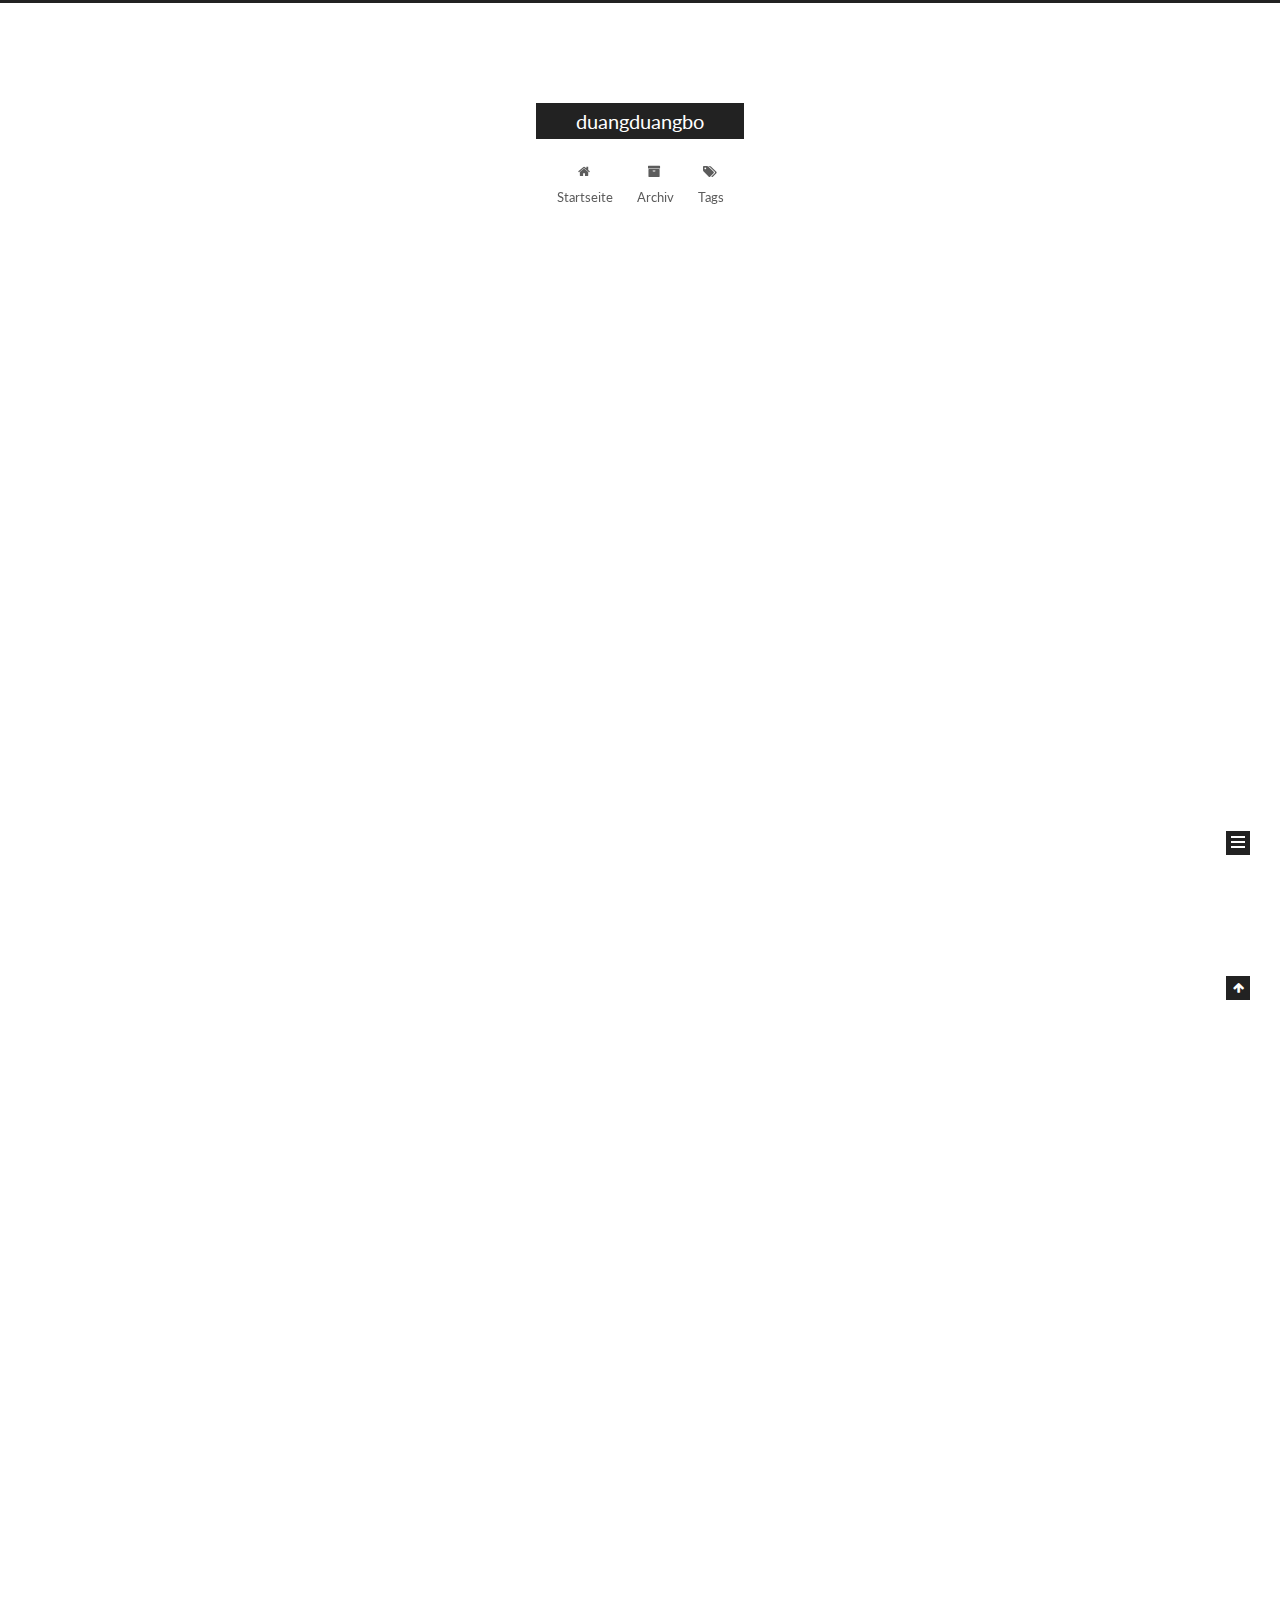
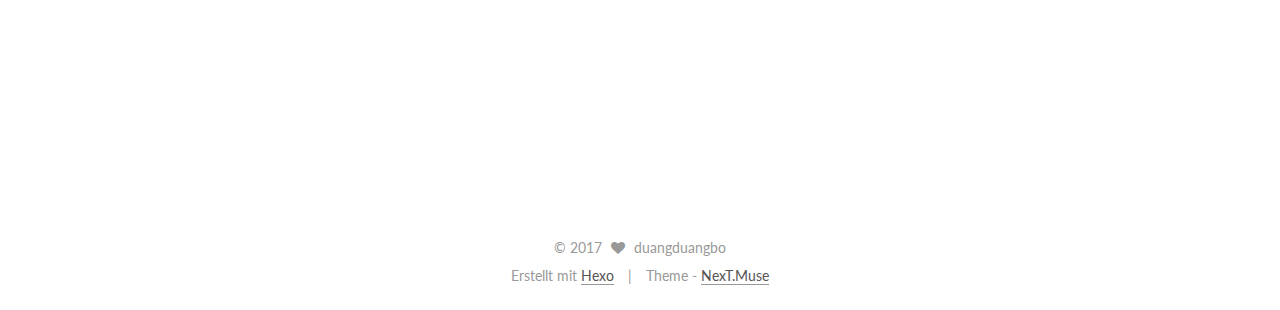
==== commit 713784a2: "Site updated: 2017-11-18 15:34:02" ====
--- a/index.html
+++ b/index.html
@@ -1,127 +1,457 @@
 <!DOCTYPE html>
-<html>
+
+
+
+  
+
+
+<html class="theme-next muse use-motion" lang="">
 <head>
-  <meta charset="utf-8">
-  
-  <title>duangduangbo</title>
-  <meta name="viewport" content="width=device-width, initial-scale=1, maximum-scale=1">
-  <meta property="og:type" content="website">
+  <meta charset="UTF-8"/>
+<meta http-equiv="X-UA-Compatible" content="IE=edge" />
+<meta name="viewport" content="width=device-width, initial-scale=1, maximum-scale=1"/>
+<meta name="theme-color" content="#222">
+
+
+
+
+
+
+
+
+
+<meta http-equiv="Cache-Control" content="no-transform" />
+<meta http-equiv="Cache-Control" content="no-siteapp" />
+
+
+
+
+
+
+
+
+
+
+
+
+
+
+
+  
+  
+  <link href="/lib/fancybox/source/jquery.fancybox.css?v=2.1.5" rel="stylesheet" type="text/css" />
+
+
+
+
+  
+  
+  
+  
+
+  
+    
+    
+  
+
+  
+
+  
+
+  
+
+  
+
+  
+    
+    
+    <link href="//fonts.googleapis.com/css?family=Lato:300,300italic,400,400italic,700,700italic&subset=latin,latin-ext" rel="stylesheet" type="text/css">
+  
+
+
+
+
+
+
+<link href="/lib/font-awesome/css/font-awesome.min.css?v=4.6.2" rel="stylesheet" type="text/css" />
+
+<link href="/css/main.css?v=5.1.2" rel="stylesheet" type="text/css" />
+
+
+  <meta name="keywords" content="Hexo, NexT" />
+
+
+
+
+
+
+
+
+  <link rel="shortcut icon" type="image/x-icon" href="/favicon.ico?v=5.1.2" />
+
+
+
+
+
+
+<meta property="og:type" content="website">
 <meta property="og:title" content="duangduangbo">
 <meta property="og:url" content="http://yoursite.com/index.html">
 <meta property="og:site_name" content="duangduangbo">
 <meta name="twitter:card" content="summary">
 <meta name="twitter:title" content="duangduangbo">
-  
-    <link rel="alternate" href="/atom.xml" title="duangduangbo" type="application/atom+xml">
-  
-  
-    <link rel="icon" href="/favicon.png">
-  
-  
-    <link href="//fonts.googleapis.com/css?family=Source+Code+Pro" rel="stylesheet" type="text/css">
-  
-  <link rel="stylesheet" href="/css/style.css">
-  
+
+
+
+<script type="text/javascript" id="hexo.configurations">
+  var NexT = window.NexT || {};
+  var CONFIG = {
+    root: '/',
+    scheme: 'Muse',
+    sidebar: {"position":"left","display":"post","offset":12,"offset_float":12,"b2t":false,"scrollpercent":false,"onmobile":false},
+    fancybox: true,
+    tabs: true,
+    motion: true,
+    duoshuo: {
+      userId: '0',
+      author: 'Author'
+    },
+    algolia: {
+      applicationID: '',
+      apiKey: '',
+      indexName: '',
+      hits: {"per_page":10},
+      labels: {"input_placeholder":"Search for Posts","hits_empty":"We didn't find any results for the search: ${query}","hits_stats":"${hits} results found in ${time} ms"}
+    }
+  };
+</script>
+
+
+
+  <link rel="canonical" href="http://yoursite.com/"/>
+
+
+
+
+
+  <title>duangduangbo</title>
+  
+
+
+
+
+
+
+
+
+
+
+
+
+
 
 </head>
 
-<body>
-  <div id="container">
-    <div id="wrap">
-      <header id="header">
-  <div id="banner"></div>
-  <div id="header-outer" class="outer">
-    <div id="header-title" class="inner">
-      <h1 id="logo-wrap">
-        <a href="/" id="logo">duangduangbo</a>
-      </h1>
-      
+<body itemscope itemtype="http://schema.org/WebPage" lang="">
+
+  
+  
+    
+  
+
+  <div class="container sidebar-position-left 
+   page-home 
+ ">
+    <div class="headband"></div>
+
+    <header id="header" class="header" itemscope itemtype="http://schema.org/WPHeader">
+      <div class="header-inner"><div class="site-brand-wrapper">
+  <div class="site-meta ">
+    
+
+    <div class="custom-logo-site-title">
+      <a href="/"  class="brand" rel="start">
+        <span class="logo-line-before"><i></i></span>
+        <span class="site-title">duangduangbo</span>
+        <span class="logo-line-after"><i></i></span>
+      </a>
     </div>
-    <div id="header-inner" class="inner">
-      <nav id="main-nav">
-        <a id="main-nav-toggle" class="nav-icon"></a>
-        
-          <a class="main-nav-link" href="/">Home</a>
-        
-          <a class="main-nav-link" href="/archives">Archives</a>
-        
-      </nav>
-      <nav id="sub-nav">
-        
-          <a id="nav-rss-link" class="nav-icon" href="/atom.xml" title="Flux RSS"></a>
-        
-        <a id="nav-search-btn" class="nav-icon" title="Rechercher"></a>
-      </nav>
-      <div id="search-form-wrap">
-        <form action="//google.com/search" method="get" accept-charset="UTF-8" class="search-form"><input type="search" name="q" class="search-form-input" placeholder="Search"><button type="submit" class="search-form-submit">&#xF002;</button><input type="hidden" name="sitesearch" value="http://yoursite.com"></form>
-      </div>
+      
+        <p class="site-subtitle"></p>
+      
+  </div>
+
+  <div class="site-nav-toggle">
+    <button>
+      <span class="btn-bar"></span>
+      <span class="btn-bar"></span>
+      <span class="btn-bar"></span>
+    </button>
+  </div>
+</div>
+
+<nav class="site-nav">
+  
+
+  
+    <ul id="menu" class="menu">
+      
+        
+        <li class="menu-item menu-item-home">
+          <a href="/" rel="section">
+            
+              <i class="menu-item-icon fa fa-fw fa-home"></i> <br />
+            
+            Startseite
+          </a>
+        </li>
+      
+        
+        <li class="menu-item menu-item-archives">
+          <a href="/archives/" rel="section">
+            
+              <i class="menu-item-icon fa fa-fw fa-archive"></i> <br />
+            
+            Archiv
+          </a>
+        </li>
+      
+        
+        <li class="menu-item menu-item-tags">
+          <a href="/tags/" rel="section">
+            
+              <i class="menu-item-icon fa fa-fw fa-tags"></i> <br />
+            
+            Tags
+          </a>
+        </li>
+      
+
+      
+    </ul>
+  
+
+  
+</nav>
+
+
+
+ </div>
+    </header>
+
+    <main id="main" class="main">
+      <div class="main-inner">
+        <div class="content-wrap">
+          <div id="content" class="content">
+            
+  <section id="posts" class="posts-expand">
+    
+      
+
+  
+
+  
+  
+  
+
+  <article class="post post-type-normal" itemscope itemtype="http://schema.org/Article">
+  
+  
+  
+  <div class="post-block">
+    <link itemprop="mainEntityOfPage" href="http://yoursite.com/2017/11/18/test/">
+
+    <span hidden itemprop="author" itemscope itemtype="http://schema.org/Person">
+      <meta itemprop="name" content="duangduangbo">
+      <meta itemprop="description" content="">
+      <meta itemprop="image" content="/images/avatar.gif">
+    </span>
+
+    <span hidden itemprop="publisher" itemscope itemtype="http://schema.org/Organization">
+      <meta itemprop="name" content="duangduangbo">
+    </span>
+
+    
+      <header class="post-header">
+
+        
+        
+          <h1 class="post-title" itemprop="name headline">
+                
+                <a class="post-title-link" href="/2017/11/18/test/" itemprop="url">hexo和githit构建个人标题</a></h1>
+        
+
+        <div class="post-meta">
+          <span class="post-time">
+            
+              <span class="post-meta-item-icon">
+                <i class="fa fa-calendar-o"></i>
+              </span>
+              
+                <span class="post-meta-item-text">Veröffentlicht am</span>
+              
+              <time title="Post created" itemprop="dateCreated datePublished" datetime="2017-11-18T10:31:28+08:00">
+                2017-11-18
+              </time>
+            
+
+            
+
+            
+          </span>
+
+          
+
+          
+            
+          
+
+          
+          
+
+          
+
+          
+
+          
+
+        </div>
+      </header>
+    
+
+    
+    
+    
+    <div class="post-body" itemprop="articleBody">
+
+      
+      
+
+      
+        
+          
+            <h2 id="我的第一篇博客"><a href="#我的第一篇博客" class="headerlink" title="我的第一篇博客"></a>我的第一篇博客</h2><figure class="highlight bash"><table><tr><td class="gutter"><pre><span class="line">1</span><br><span class="line">2</span><br><span class="line">3</span><br><span class="line">4</span><br><span class="line">5</span><br></pre></td><td class="code"><pre><span class="line"><span class="keyword">function</span> <span class="built_in">hash</span>()</span><br><span class="line">&#123;</span><br><span class="line">    <span class="built_in">return</span> a+b;</span><br><span class="line"></span><br><span class="line">&#125;</span><br></pre></td></tr></table></figure>
+<p>ssh-keygen -t rsa -C “575620657@qq.com”</p>
+
+          
+        
+      
     </div>
-  </div>
-</header>
-      <div class="outer">
-        <section id="main">
-  
-    <article id="post-test" class="article article-type-post" itemscope itemprop="blogPost">
-  <div class="article-meta">
-    <a href="/2017/11/18/test/" class="article-date">
-  <time datetime="2017-11-18T02:31:28.000Z" itemprop="datePublished">2017-11-18</time>
-</a>
-    
-  </div>
-  <div class="article-inner">
-    
-    
-      <header class="article-header">
-        
-  
-    <h1 itemprop="name">
-      <a class="article-title" href="/2017/11/18/test/">hexo和githit构建个人标题</a>
-    </h1>
-  
-
-      </header>
-    
-    <div class="article-entry" itemprop="articleBody">
-      
-        <h2 id="我的第一篇博客"><a href="#我的第一篇博客" class="headerlink" title="我的第一篇博客"></a>我的第一篇博客</h2><figure class="highlight bash"><table><tr><td class="gutter"><pre><span class="line">1</span><br><span class="line">2</span><br><span class="line">3</span><br><span class="line">4</span><br><span class="line">5</span><br></pre></td><td class="code"><pre><span class="line"><span class="keyword">function</span> <span class="built_in">hash</span>()</span><br><span class="line">&#123;</span><br><span class="line">    <span class="built_in">return</span> a+b;</span><br><span class="line"></span><br><span class="line">&#125;</span><br></pre></td></tr></table></figure>
-<p>ssh-keygen -t rsa -C “575620657@qq.com”</p>
-
-      
-    </div>
-    <footer class="article-footer">
-      <a data-url="http://yoursite.com/2017/11/18/test/" data-id="cja4z5a2d00015wjd5m2rg2h8" class="article-share-link">Partager</a>
-      
+    
+    
+    
+
+    
+
+    
+
+    
+
+    <footer class="post-footer">
+      
+
+      
+
+      
+
+      
+      
+        <div class="post-eof"></div>
       
     </footer>
   </div>
   
-</article>
-
-
-  
-    <article id="post-hello-world" class="article article-type-post" itemscope itemprop="blogPost">
-  <div class="article-meta">
-    <a href="/2017/11/18/hello-world/" class="article-date">
-  <time datetime="2017-11-18T02:24:49.083Z" itemprop="datePublished">2017-11-18</time>
-</a>
-    
-  </div>
-  <div class="article-inner">
-    
-    
-      <header class="article-header">
-        
-  
-    <h1 itemprop="name">
-      <a class="article-title" href="/2017/11/18/hello-world/">my blog</a>
-    </h1>
-  
-
+  
+  
+  </article>
+
+
+    
+      
+
+  
+
+  
+  
+  
+
+  <article class="post post-type-normal" itemscope itemtype="http://schema.org/Article">
+  
+  
+  
+  <div class="post-block">
+    <link itemprop="mainEntityOfPage" href="http://yoursite.com/2017/11/18/hello-world/">
+
+    <span hidden itemprop="author" itemscope itemtype="http://schema.org/Person">
+      <meta itemprop="name" content="duangduangbo">
+      <meta itemprop="description" content="">
+      <meta itemprop="image" content="/images/avatar.gif">
+    </span>
+
+    <span hidden itemprop="publisher" itemscope itemtype="http://schema.org/Organization">
+      <meta itemprop="name" content="duangduangbo">
+    </span>
+
+    
+      <header class="post-header">
+
+        
+        
+          <h1 class="post-title" itemprop="name headline">
+                
+                <a class="post-title-link" href="/2017/11/18/hello-world/" itemprop="url">my blog</a></h1>
+        
+
+        <div class="post-meta">
+          <span class="post-time">
+            
+              <span class="post-meta-item-icon">
+                <i class="fa fa-calendar-o"></i>
+              </span>
+              
+                <span class="post-meta-item-text">Veröffentlicht am</span>
+              
+              <time title="Post created" itemprop="dateCreated datePublished" datetime="2017-11-18T10:24:49+08:00">
+                2017-11-18
+              </time>
+            
+
+            
+
+            
+          </span>
+
+          
+
+          
+            
+          
+
+          
+          
+
+          
+
+          
+
+          
+
+        </div>
       </header>
     
-    <div class="article-entry" itemprop="articleBody">
-      
-        <p>Welcome to <a href="https://hexo.io/" target="_blank" rel="noopener">Hexo</a>! This is your very first post. Check <a href="https://hexo.io/docs/" target="_blank" rel="noopener">documentation</a> for more info. If you get any problems when using Hexo, you can find the answer in <a href="https://hexo.io/docs/troubleshooting.html" target="_blank" rel="noopener">troubleshooting</a> or you can ask me on <a href="https://github.com/hexojs/hexo/issues" target="_blank" rel="noopener">GitHub</a>.</p>
+
+    
+    
+    
+    <div class="post-body" itemprop="articleBody">
+
+      
+      
+
+      
+        
+          
+            <p>Welcome to <a href="https://hexo.io/" target="_blank" rel="noopener">Hexo</a>! This is your very first post. Check <a href="https://hexo.io/docs/" target="_blank" rel="noopener">documentation</a> for more info. If you get any problems when using Hexo, you can find the answer in <a href="https://hexo.io/docs/troubleshooting.html" target="_blank" rel="noopener">troubleshooting</a> or you can ask me on <a href="https://github.com/hexojs/hexo/issues" target="_blank" rel="noopener">GitHub</a>.</p>
 <h2 id="Quick-Start"><a href="#Quick-Start" class="headerlink" title="Quick Start"></a>Quick Start</h2><h3 id="Create-a-new-post"><a href="#Create-a-new-post" class="headerlink" title="Create a new post"></a>Create a new post</h3><figure class="highlight bash"><table><tr><td class="gutter"><pre><span class="line">1</span><br></pre></td><td class="code"><pre><span class="line">$ hexo new <span class="string">"My New Post"</span></span><br></pre></td></tr></table></figure>
 <p>More info: <a href="https://hexo.io/docs/writing.html" target="_blank" rel="noopener">Writing</a></p>
 <h3 id="Run-server"><a href="#Run-server" class="headerlink" title="Run server"></a>Run server</h3><figure class="highlight bash"><table><tr><td class="gutter"><pre><span class="line">1</span><br></pre></td><td class="code"><pre><span class="line">$ hexo server</span><br></pre></td></tr></table></figure>
@@ -131,92 +461,284 @@
 <h3 id="Deploy-to-remote-sites"><a href="#Deploy-to-remote-sites" class="headerlink" title="Deploy to remote sites"></a>Deploy to remote sites</h3><figure class="highlight bash"><table><tr><td class="gutter"><pre><span class="line">1</span><br></pre></td><td class="code"><pre><span class="line">$ hexo deploy</span><br></pre></td></tr></table></figure>
 <p>More info: <a href="https://hexo.io/docs/deployment.html" target="_blank" rel="noopener">Deployment</a></p>
 
+          
+        
       
     </div>
-    <footer class="article-footer">
-      <a data-url="http://yoursite.com/2017/11/18/hello-world/" data-id="cja4z5a2600005wjdi2012m7i" class="article-share-link">Partager</a>
-      
+    
+    
+    
+
+    
+
+    
+
+    
+
+    <footer class="post-footer">
+      
+
+      
+
+      
+
+      
+      
+        <div class="post-eof"></div>
       
     </footer>
   </div>
   
-</article>
-
-
-  
-
-</section>
-        
-          <aside id="sidebar">
-  
-    
-
-  
-    
-
-  
-    
-  
-    
-  <div class="widget-wrap">
-    <h3 class="widget-title">Archives</h3>
-    <div class="widget">
-      <ul class="archive-list"><li class="archive-list-item"><a class="archive-list-link" href="/archives/2017/11/">November 2017</a></li></ul>
+  
+  
+  </article>
+
+
+    
+  </section>
+
+  
+
+
+          </div>
+          
+
+
+          
+
+        </div>
+        
+          
+  
+  <div class="sidebar-toggle">
+    <div class="sidebar-toggle-line-wrap">
+      <span class="sidebar-toggle-line sidebar-toggle-line-first"></span>
+      <span class="sidebar-toggle-line sidebar-toggle-line-middle"></span>
+      <span class="sidebar-toggle-line sidebar-toggle-line-last"></span>
     </div>
   </div>
 
-
-  
-    
-  <div class="widget-wrap">
-    <h3 class="widget-title">Articles récents</h3>
-    <div class="widget">
-      <ul>
-        
-          <li>
-            <a href="/2017/11/18/test/">hexo和githit构建个人标题</a>
-          </li>
-        
-          <li>
-            <a href="/2017/11/18/hello-world/">my blog</a>
-          </li>
-        
-      </ul>
+  <aside id="sidebar" class="sidebar">
+    
+    <div class="sidebar-inner">
+
+      
+
+      
+
+      <section class="site-overview sidebar-panel sidebar-panel-active">
+        <div class="site-author motion-element" itemprop="author" itemscope itemtype="http://schema.org/Person">
+          <img class="site-author-image" itemprop="image"
+               src="/images/avatar.gif"
+               alt="duangduangbo" />
+          <p class="site-author-name" itemprop="name">duangduangbo</p>
+           
+              <p class="site-description motion-element" itemprop="description"></p>
+          
+        </div>
+        <nav class="site-state motion-element">
+
+          
+            <div class="site-state-item site-state-posts">
+              <a href="/archives/">
+                <span class="site-state-item-count">2</span>
+                <span class="site-state-item-name">Artikel</span>
+              </a>
+            </div>
+          
+
+          
+
+          
+
+        </nav>
+
+        
+
+        <div class="links-of-author motion-element">
+          
+        </div>
+
+        
+        
+
+        
+        
+
+        
+
+
+      </section>
+
+      
+
+      
+
     </div>
+  </aside>
+
+
+        
+      </div>
+    </main>
+
+    <footer id="footer" class="footer">
+      <div class="footer-inner">
+        <div class="copyright" >
+  
+  &copy; 
+  <span itemprop="copyrightYear">2017</span>
+  <span class="with-love">
+    <i class="fa fa-heart"></i>
+  </span>
+  <span class="author" itemprop="copyrightHolder">duangduangbo</span>
+</div>
+
+
+<div class="powered-by">
+  Erstellt mit  <a class="theme-link" href="https://hexo.io">Hexo</a>
+</div>
+
+<div class="theme-info">
+  Theme -
+  <a class="theme-link" href="https://github.com/iissnan/hexo-theme-next">
+    NexT.Muse
+  </a>
+</div>
+
+
+        
+
+        
+      </div>
+    </footer>
+
+    
+      <div class="back-to-top">
+        <i class="fa fa-arrow-up"></i>
+        
+      </div>
+    
+
   </div>
 
   
-</aside>
-        
-      </div>
-      <footer id="footer">
-  
-  <div class="outer">
-    <div id="footer-info" class="inner">
-      &copy; 2017 duangduangbo<br>
-      Propulsé by <a href="http://hexo.io/" target="_blank">Hexo</a>
-    </div>
-  </div>
-</footer>
-    </div>
-    <nav id="mobile-nav">
-  
-    <a href="/" class="mobile-nav-link">Home</a>
-  
-    <a href="/archives" class="mobile-nav-link">Archives</a>
-  
-</nav>
-    
-
-<script src="//ajax.googleapis.com/ajax/libs/jquery/2.0.3/jquery.min.js"></script>
-
-
-  <link rel="stylesheet" href="/fancybox/jquery.fancybox.css">
-  <script src="/fancybox/jquery.fancybox.pack.js"></script>
-
-
-<script src="/js/script.js"></script>
-
-  </div>
+
+<script type="text/javascript">
+  if (Object.prototype.toString.call(window.Promise) !== '[object Function]') {
+    window.Promise = null;
+  }
+</script>
+
+
+
+
+
+
+
+
+
+  
+
+
+
+
+
+
+
+
+
+
+
+
+  
+  <script type="text/javascript" src="/lib/jquery/index.js?v=2.1.3"></script>
+
+  
+  <script type="text/javascript" src="/lib/fastclick/lib/fastclick.min.js?v=1.0.6"></script>
+
+  
+  <script type="text/javascript" src="/lib/jquery_lazyload/jquery.lazyload.js?v=1.9.7"></script>
+
+  
+  <script type="text/javascript" src="/lib/velocity/velocity.min.js?v=1.2.1"></script>
+
+  
+  <script type="text/javascript" src="/lib/velocity/velocity.ui.min.js?v=1.2.1"></script>
+
+  
+  <script type="text/javascript" src="/lib/fancybox/source/jquery.fancybox.pack.js?v=2.1.5"></script>
+
+
+  
+
+
+  <script type="text/javascript" src="/js/src/utils.js?v=5.1.2"></script>
+
+  <script type="text/javascript" src="/js/src/motion.js?v=5.1.2"></script>
+
+
+
+  
+  
+
+  
+    <script type="text/javascript" src="/js/src/scrollspy.js?v=5.1.2"></script>
+<script type="text/javascript" src="/js/src/post-details.js?v=5.1.2"></script>
+
+  
+
+  
+
+
+  <script type="text/javascript" src="/js/src/bootstrap.js?v=5.1.2"></script>
+
+
+
+  
+
+
+  
+
+
+
+
+	
+
+
+
+
+
+  
+
+
+
+
+
+  
+
+
+
+
+
+
+  
+
+
+
+
+
+  
+
+  
+
+  
+
+  
+
+  
+
+  
+
 </body>
-</html>+</html>
--- a/css/main.css
+++ b/css/main.css
@@ -0,0 +1,2648 @@
+/* normalize.css v3.0.2 | MIT License | git.io/normalize */
+html {
+  font-family: sans-serif; /* 1 */
+  -ms-text-size-adjust: 100%; /* 2 */
+  -webkit-text-size-adjust: 100%; /* 2 */
+}
+body {
+  margin: 0;
+}
+article,
+aside,
+details,
+figcaption,
+figure,
+footer,
+header,
+hgroup,
+main,
+menu,
+nav,
+section,
+summary {
+  display: block;
+}
+audio,
+canvas,
+progress,
+video {
+  display: inline-block; /* 1 */
+  vertical-align: baseline; /* 2 */
+}
+audio:not([controls]) {
+  display: none;
+  height: 0;
+}
+[hidden],
+template {
+  display: none;
+}
+a {
+  background-color: transparent;
+}
+a:active,
+a:hover {
+  outline: 0;
+}
+abbr[title] {
+  border-bottom: 1px dotted;
+}
+b,
+strong {
+  font-weight: bold;
+}
+dfn {
+  font-style: italic;
+}
+h1 {
+  font-size: 2em;
+  margin: 0.67em 0;
+}
+mark {
+  background: #ff0;
+  color: #000;
+}
+small {
+  font-size: 80%;
+}
+sub,
+sup {
+  font-size: 75%;
+  line-height: 0;
+  position: relative;
+  vertical-align: baseline;
+}
+sup {
+  top: -0.5em;
+}
+sub {
+  bottom: -0.25em;
+}
+img {
+  border: 0;
+}
+svg:not(:root) {
+  overflow: hidden;
+}
+figure {
+  margin: 1em 40px;
+}
+hr {
+  -moz-box-sizing: content-box;
+  box-sizing: content-box;
+  height: 0;
+}
+pre {
+  overflow: auto;
+}
+code,
+kbd,
+pre,
+samp {
+  font-family: monospace, monospace;
+  font-size: 1em;
+}
+button,
+input,
+optgroup,
+select,
+textarea {
+  color: inherit; /* 1 */
+  font: inherit; /* 2 */
+  margin: 0; /* 3 */
+}
+button {
+  overflow: visible;
+}
+button,
+select {
+  text-transform: none;
+}
+button,
+html input[type="button"],
+input[type="reset"],
+input[type="submit"] {
+  -webkit-appearance: button; /* 2 */
+  cursor: pointer; /* 3 */
+}
+button[disabled],
+html input[disabled] {
+  cursor: default;
+}
+button::-moz-focus-inner,
+input::-moz-focus-inner {
+  border: 0;
+  padding: 0;
+}
+input {
+  line-height: normal;
+}
+input[type="checkbox"],
+input[type="radio"] {
+  box-sizing: border-box; /* 1 */
+  padding: 0; /* 2 */
+}
+input[type="number"]::-webkit-inner-spin-button,
+input[type="number"]::-webkit-outer-spin-button {
+  height: auto;
+}
+input[type="search"] {
+  -webkit-appearance: textfield; /* 1 */
+  -moz-box-sizing: content-box;
+  -webkit-box-sizing: content-box; /* 2 */
+  box-sizing: content-box;
+}
+input[type="search"]::-webkit-search-cancel-button,
+input[type="search"]::-webkit-search-decoration {
+  -webkit-appearance: none;
+}
+fieldset {
+  border: 1px solid #c0c0c0;
+  margin: 0 2px;
+  padding: 0.35em 0.625em 0.75em;
+}
+legend {
+  border: 0; /* 1 */
+  padding: 0; /* 2 */
+}
+textarea {
+  overflow: auto;
+}
+optgroup {
+  font-weight: bold;
+}
+table {
+  border-collapse: collapse;
+  border-spacing: 0;
+}
+td,
+th {
+  padding: 0;
+}
+::selection {
+  background: #262a30;
+  color: #fff;
+}
+body {
+  position: relative;
+  font-family: 'Lato', "PingFang SC", "Microsoft YaHei", sans-serif;
+  font-size: 14px;
+  line-height: 2;
+  color: #555;
+  background: #fff;
+}
+@media (max-width: 767px) {
+  body {
+    padding-right: 0 !important;
+  }
+}
+@media (min-width: 768px) and (max-width: 991px) {
+  body {
+    padding-right: 0 !important;
+  }
+}
+@media (min-width: 1600px) {
+  body {
+    font-size: 16px;
+  }
+}
+h1,
+h2,
+h3,
+h4,
+h5,
+h6 {
+  margin: 0;
+  padding: 0;
+  font-weight: bold;
+  line-height: 1.5;
+  font-family: 'Lato', "PingFang SC", "Microsoft YaHei", sans-serif;
+}
+h2,
+h3,
+h4,
+h5,
+h6 {
+  margin: 20px 0 15px;
+}
+h1 {
+  font-size: 22px;
+}
+@media (max-width: 767px) {
+  h1 {
+    font-size: 18px;
+  }
+}
+h2 {
+  font-size: 20px;
+}
+@media (max-width: 767px) {
+  h2 {
+    font-size: 16px;
+  }
+}
+h3 {
+  font-size: 18px;
+}
+@media (max-width: 767px) {
+  h3 {
+    font-size: 14px;
+  }
+}
+h4 {
+  font-size: 16px;
+}
+@media (max-width: 767px) {
+  h4 {
+    font-size: 12px;
+  }
+}
+h5 {
+  font-size: 14px;
+}
+@media (max-width: 767px) {
+  h5 {
+    font-size: 10px;
+  }
+}
+h6 {
+  font-size: 12px;
+}
+@media (max-width: 767px) {
+  h6 {
+    font-size: 8px;
+  }
+}
+p {
+  margin: 0 0 20px 0;
+}
+a {
+  color: #555;
+  text-decoration: none;
+  border-bottom: 1px solid #999;
+  word-wrap: break-word;
+}
+a:hover {
+  color: #222;
+  border-bottom-color: #222;
+}
+blockquote {
+  margin: 0;
+  padding: 0;
+}
+img {
+  display: block;
+  margin: auto;
+  max-width: 100%;
+  height: auto;
+}
+hr {
+  margin: 40px 0;
+  height: 3px;
+  border: none;
+  background-color: #ddd;
+  background-image: repeating-linear-gradient(-45deg, #fff, #fff 4px, transparent 4px, transparent 8px);
+}
+blockquote {
+  padding: 0 15px;
+  color: #666;
+  border-left: 4px solid #ddd;
+}
+blockquote cite::before {
+  content: "-";
+  padding: 0 5px;
+}
+dt {
+  font-weight: 700;
+}
+dd {
+  margin: 0;
+  padding: 0;
+}
+.text-left {
+  text-align: left;
+}
+.text-center {
+  text-align: center;
+}
+.text-right {
+  text-align: right;
+}
+.text-justify {
+  text-align: justify;
+}
+.text-nowrap {
+  white-space: nowrap;
+}
+.text-lowercase {
+  text-transform: lowercase;
+}
+.text-uppercase {
+  text-transform: uppercase;
+}
+.text-capitalize {
+  text-transform: capitalize;
+}
+.center-block {
+  display: block;
+  margin-left: auto;
+  margin-right: auto;
+}
+.clearfix:before,
+.clearfix:after {
+  content: " ";
+  display: table;
+}
+.clearfix:after {
+  clear: both;
+}
+.pullquote {
+  width: 45%;
+}
+.pullquote.left {
+  float: left;
+  margin-left: 5px;
+  margin-right: 10px;
+}
+.pullquote.right {
+  float: right;
+  margin-left: 10px;
+  margin-right: 5px;
+}
+.affix.affix.affix {
+  position: fixed;
+}
+.translation {
+  margin-top: -20px;
+  font-size: 14px;
+  color: #999;
+}
+.scrollbar-measure {
+  width: 100px;
+  height: 100px;
+  overflow: scroll;
+  position: absolute;
+  top: -9999px;
+}
+.use-motion .motion-element {
+  opacity: 0;
+}
+table {
+  margin: 20px 0;
+  width: 100%;
+  border-collapse: collapse;
+  border-spacing: 0;
+  border: 1px solid #ddd;
+  font-size: 14px;
+  table-layout: fixed;
+  word-wrap: break-all;
+}
+table>tbody>tr:nth-of-type(odd) {
+  background-color: #f9f9f9;
+}
+table>tbody>tr:hover {
+  background-color: #f5f5f5;
+}
+caption,
+th,
+td {
+  padding: 8px;
+  text-align: left;
+  vertical-align: middle;
+  font-weight: normal;
+}
+th,
+td {
+  border-bottom: 3px solid #ddd;
+  border-right: 1px solid #eee;
+}
+th {
+  padding-bottom: 10px;
+  font-weight: 700;
+}
+td {
+  border-bottom-width: 1px;
+}
+html,
+body {
+  height: 100%;
+}
+.container {
+  position: relative;
+  min-height: 100%;
+}
+.header-inner {
+  margin: 0 auto;
+  padding: 100px 0 70px;
+  width: 700px;
+}
+@media (min-width: 1600px) {
+  .container .header-inner {
+    width: 900px;
+  }
+}
+.main {
+  padding-bottom: 150px;
+}
+.main-inner {
+  margin: 0 auto;
+  width: 700px;
+}
+@media (min-width: 1600px) {
+  .container .main-inner {
+    width: 900px;
+  }
+}
+.footer {
+  position: absolute;
+  left: 0;
+  bottom: 0;
+  width: 100%;
+  min-height: 50px;
+}
+.footer-inner {
+  box-sizing: border-box;
+  margin: 20px auto;
+  width: 700px;
+}
+@media (min-width: 1600px) {
+  .container .footer-inner {
+    width: 900px;
+  }
+}
+pre,
+.highlight {
+  overflow: auto;
+  margin: 20px 0;
+  padding: 0;
+  font-size: 13px;
+  color: #4d4d4c;
+  background: #f7f7f7;
+  line-height: 1.6;
+}
+pre,
+code {
+  font-family: consolas, Menlo, "PingFang SC", "Microsoft YaHei", monospace;
+}
+code {
+  padding: 2px 4px;
+  word-wrap: break-word;
+  color: #555;
+  background: #eee;
+  border-radius: 3px;
+  font-size: 13px;
+}
+pre code {
+  padding: 0;
+  color: #4d4d4c;
+  background: none;
+  text-shadow: none;
+}
+.highlight {
+  border-radius: 1px;
+}
+.highlight pre {
+  border: none;
+  margin: 0;
+  padding: 10px 0;
+}
+.highlight table {
+  margin: 0;
+  width: auto;
+  border: none;
+}
+.highlight td {
+  border: none;
+  padding: 0;
+}
+.highlight figcaption {
+  font-size: 1em;
+  color: #4d4d4c;
+  line-height: 1em;
+  margin-bottom: 1em;
+}
+.highlight figcaption:before,
+.highlight figcaption:after {
+  content: " ";
+  display: table;
+}
+.highlight figcaption:after {
+  clear: both;
+}
+.highlight figcaption a {
+  float: right;
+  color: #4d4d4c;
+}
+.highlight figcaption a:hover {
+  border-bottom-color: #4d4d4c;
+}
+.highlight .gutter pre {
+  padding-left: 10px;
+  padding-right: 10px;
+  color: #869194;
+  text-align: right;
+  background-color: #eff2f3;
+}
+.highlight .code pre {
+  width: 100%;
+  padding-left: 10px;
+  padding-right: 10px;
+  background-color: #f7f7f7;
+}
+.highlight .line {
+  height: 20px;
+}
+.gutter {
+  -webkit-user-select: none;
+  -moz-user-select: none;
+  -ms-user-select: none;
+  user-select: none;
+}
+.gist table {
+  width: auto;
+}
+.gist table td {
+  border: none;
+}
+pre .deletion {
+  background: #fdd;
+}
+pre .addition {
+  background: #dfd;
+}
+pre .meta {
+  color: #8959a8;
+}
+pre .comment {
+  color: #8e908c;
+}
+pre .variable,
+pre .attribute,
+pre .tag,
+pre .regexp,
+pre .ruby .constant,
+pre .xml .tag .title,
+pre .xml .pi,
+pre .xml .doctype,
+pre .html .doctype,
+pre .css .id,
+pre .css .class,
+pre .css .pseudo {
+  color: #c82829;
+}
+pre .number,
+pre .preprocessor,
+pre .built_in,
+pre .literal,
+pre .params,
+pre .constant,
+pre .command {
+  color: #f5871f;
+}
+pre .ruby .class .title,
+pre .css .rules .attribute,
+pre .string,
+pre .value,
+pre .inheritance,
+pre .header,
+pre .ruby .symbol,
+pre .xml .cdata,
+pre .special,
+pre .number,
+pre .formula {
+  color: #718c00;
+}
+pre .title,
+pre .css .hexcolor {
+  color: #3e999f;
+}
+pre .function,
+pre .python .decorator,
+pre .python .title,
+pre .ruby .function .title,
+pre .ruby .title .keyword,
+pre .perl .sub,
+pre .javascript .title,
+pre .coffeescript .title {
+  color: #4271ae;
+}
+pre .keyword,
+pre .javascript .function {
+  color: #8959a8;
+}
+.full-image.full-image.full-image {
+  border: none;
+  max-width: 100%;
+  width: auto;
+  margin: 20px auto;
+}
+@media (min-width: 992px) {
+  .full-image.full-image.full-image {
+    max-width: none;
+    width: 110%;
+    margin: 25px -5%;
+  }
+}
+.blockquote-center,
+.page-home .post-type-quote blockquote,
+.page-post-detail .post-type-quote blockquote {
+  position: relative;
+  margin: 40px 0;
+  padding: 0;
+  border-left: none;
+  text-align: center;
+}
+.blockquote-center::before,
+.page-home .post-type-quote blockquote::before,
+.page-post-detail .post-type-quote blockquote::before,
+.blockquote-center::after,
+.page-home .post-type-quote blockquote::after,
+.page-post-detail .post-type-quote blockquote::after {
+  position: absolute;
+  content: ' ';
+  display: block;
+  width: 100%;
+  height: 24px;
+  opacity: 0.2;
+  background-repeat: no-repeat;
+  background-position: 0 -6px;
+  background-size: 22px 22px;
+}
+.blockquote-center::before,
+.page-home .post-type-quote blockquote::before,
+.page-post-detail .post-type-quote blockquote::before {
+  top: -20px;
+  background-image: url("../images/quote-l.svg");
+  border-top: 1px solid #ccc;
+}
+.blockquote-center::after,
+.page-home .post-type-quote blockquote::after,
+.page-post-detail .post-type-quote blockquote::after {
+  bottom: -20px;
+  background-image: url("../images/quote-r.svg");
+  border-bottom: 1px solid #ccc;
+  background-position: 100% 8px;
+}
+.blockquote-center p,
+.page-home .post-type-quote blockquote p,
+.page-post-detail .post-type-quote blockquote p,
+.blockquote-center div,
+.page-home .post-type-quote blockquote div,
+.page-post-detail .post-type-quote blockquote div {
+  text-align: center;
+}
+.post .post-body .group-picture img {
+  box-sizing: border-box;
+  padding: 0 3px;
+  border: none;
+}
+.post .group-picture-row {
+  overflow: hidden;
+  margin-top: 6px;
+}
+.post .group-picture-row:first-child {
+  margin-top: 0;
+}
+.post .group-picture-column {
+  float: left;
+}
+.page-post-detail .post-body .group-picture-column {
+  float: none;
+  margin-top: 10px;
+  width: auto !important;
+}
+.page-post-detail .post-body .group-picture-column img {
+  margin: 0 auto;
+}
+.page-archive .group-picture-container {
+  overflow: hidden;
+}
+.page-archive .group-picture-row {
+  float: left;
+}
+.page-archive .group-picture-row:first-child {
+  margin-top: 6px;
+}
+.page-archive .group-picture-column {
+  max-width: 150px;
+  max-height: 150px;
+}
+.post-body .note {
+  position: relative;
+  padding: 15px;
+  margin-bottom: 20px;
+  border: 1px solid #eee;
+  border-left-width: 5px;
+  border-radius: 3px;
+}
+.post-body .note h2,
+.post-body .note h3,
+.post-body .note h4,
+.post-body .note h5,
+.post-body .note h6 {
+  margin-top: 0;
+  margin-bottom: 0;
+  border-bottom: initial;
+  padding-top: 0 !important;
+}
+.post-body .note p:first-child,
+.post-body .note ul:first-child,
+.post-body .note ol:first-child,
+.post-body .note table:first-child,
+.post-body .note pre:first-child,
+.post-body .note blockquote:first-child {
+  margin-top: 0;
+}
+.post-body .note p:last-child,
+.post-body .note ul:last-child,
+.post-body .note ol:last-child,
+.post-body .note table:last-child,
+.post-body .note pre:last-child,
+.post-body .note blockquote:last-child {
+  margin-bottom: 0;
+}
+.post-body .note.default {
+  border-left-color: #777;
+}
+.post-body .note.default h2,
+.post-body .note.default h3,
+.post-body .note.default h4,
+.post-body .note.default h5,
+.post-body .note.default h6 {
+  color: #777;
+}
+.post-body .note.primary {
+  border-left-color: #6f42c1;
+}
+.post-body .note.primary h2,
+.post-body .note.primary h3,
+.post-body .note.primary h4,
+.post-body .note.primary h5,
+.post-body .note.primary h6 {
+  color: #6f42c1;
+}
+.post-body .note.info {
+  border-left-color: #428bca;
+}
+.post-body .note.info h2,
+.post-body .note.info h3,
+.post-body .note.info h4,
+.post-body .note.info h5,
+.post-body .note.info h6 {
+  color: #428bca;
+}
+.post-body .note.success {
+  border-left-color: #5cb85c;
+}
+.post-body .note.success h2,
+.post-body .note.success h3,
+.post-body .note.success h4,
+.post-body .note.success h5,
+.post-body .note.success h6 {
+  color: #5cb85c;
+}
+.post-body .note.warning {
+  border-left-color: #f0ad4e;
+}
+.post-body .note.warning h2,
+.post-body .note.warning h3,
+.post-body .note.warning h4,
+.post-body .note.warning h5,
+.post-body .note.warning h6 {
+  color: #f0ad4e;
+}
+.post-body .note.danger {
+  border-left-color: #d9534f;
+}
+.post-body .note.danger h2,
+.post-body .note.danger h3,
+.post-body .note.danger h4,
+.post-body .note.danger h5,
+.post-body .note.danger h6 {
+  color: #d9534f;
+}
+.post-body .label {
+  display: inline;
+  padding: 0 2px;
+  white-space: nowrap;
+}
+.post-body .label.default {
+  background-color: #f0f0f0;
+}
+.post-body .label.primary {
+  background-color: #efe6f7;
+}
+.post-body .label.info {
+  background-color: #e5f2f8;
+}
+.post-body .label.success {
+  background-color: #e7f4e9;
+}
+.post-body .label.warning {
+  background-color: #fcf6e1;
+}
+.post-body .label.danger {
+  background-color: #fae8eb;
+}
+.post-body .tabs {
+  position: relative;
+  display: block;
+  margin-bottom: 20px;
+  padding-top: 10px;
+}
+.post-body .tabs ul.nav-tabs {
+  margin: 0;
+  padding: 0;
+  display: flex;
+  margin-bottom: -1px;
+}
+@media (max-width: 413px) {
+  .post-body .tabs ul.nav-tabs {
+    display: block;
+    margin-bottom: 5px;
+  }
+}
+.post-body .tabs ul.nav-tabs li.tab {
+  list-style-type: none !important;
+  margin: 0 0.25em 0 0;
+  border-top: 3px solid transparent;
+  border-left: 1px solid transparent;
+  border-right: 1px solid transparent;
+}
+@media (max-width: 413px) {
+  .post-body .tabs ul.nav-tabs li.tab {
+    margin: initial;
+    border-top: 1px solid transparent;
+    border-left: 3px solid transparent;
+    border-right: 1px solid transparent;
+    border-bottom: 1px solid transparent;
+  }
+}
+.post-body .tabs ul.nav-tabs li.tab a {
+  outline: 0;
+  border-bottom: initial;
+  display: block;
+  line-height: 1.8em;
+  padding: 0.25em 0.75em;
+  transition-duration: 0.2s;
+  transition-timing-function: ease-out;
+  transition-delay: 0s;
+}
+.post-body .tabs ul.nav-tabs li.tab a i {
+  width: 1.285714285714286em;
+}
+.post-body .tabs ul.nav-tabs li.tab.active {
+  border-top: 3px solid #fc6423;
+  border-left: 1px solid #ddd;
+  border-right: 1px solid #ddd;
+  background-color: #fff;
+}
+@media (max-width: 413px) {
+  .post-body .tabs ul.nav-tabs li.tab.active {
+    border-top: 1px solid #ddd;
+    border-left: 3px solid #fc6423;
+    border-right: 1px solid #ddd;
+    border-bottom: 1px solid #ddd;
+  }
+}
+.post-body .tabs ul.nav-tabs li.tab.active a {
+  cursor: default;
+  color: #555;
+}
+.post-body .tabs .tab-content {
+  background-color: #fff;
+}
+.post-body .tabs .tab-content .tab-pane {
+  border: 1px solid #ddd;
+  padding: 20px 20px 0 20px;
+}
+.post-body .tabs .tab-content .tab-pane:not(.active) {
+  display: none !important;
+}
+.post-body .tabs .tab-content .tab-pane.active {
+  display: block !important;
+}
+.btn {
+  display: inline-block;
+  padding: 0 20px;
+  font-size: 14px;
+  color: #fff;
+  background: #222;
+  border: 2px solid #222;
+  text-decoration: none;
+  border-radius: 0;
+  transition-property: background-color;
+  transition-duration: 0.2s;
+  transition-timing-function: ease-in-out;
+  transition-delay: 0s;
+}
+.btn:hover,
+.post-button .btn:hover {
+  border-color: #222;
+  color: #222;
+  background: #fff;
+}
+.btn-bar {
+  display: block;
+  width: 22px;
+  height: 2px;
+  background: #555;
+  border-radius: 1px;
+}
+.btn-bar+.btn-bar {
+  margin-top: 4px;
+}
+.pagination {
+  margin: 120px 0 40px;
+  text-align: center;
+  border-top: 1px solid #eee;
+}
+.page-number-basic,
+.pagination .prev,
+.pagination .next,
+.pagination .page-number,
+.pagination .space {
+  display: inline-block;
+  position: relative;
+  top: -1px;
+  margin: 0 10px;
+  padding: 0 10px;
+  line-height: 30px;
+}
+@media (max-width: 767px) {
+  .page-number-basic,
+  .pagination .prev,
+  .pagination .next,
+  .pagination .page-number,
+  .pagination .space {
+    margin: 0 5px;
+  }
+}
+.pagination .prev,
+.pagination .next,
+.pagination .page-number {
+  border-bottom: 0;
+  border-top: 1px solid #eee;
+  transition-property: border-color;
+  transition-duration: 0.2s;
+  transition-timing-function: ease-in-out;
+  transition-delay: 0s;
+}
+.pagination .prev:hover,
+.pagination .next:hover,
+.pagination .page-number:hover {
+  border-top-color: #222;
+}
+.pagination .space {
+  padding: 0;
+  margin: 0;
+}
+.pagination .prev {
+  margin-left: 0;
+}
+.pagination .next {
+  margin-right: 0;
+}
+.pagination .page-number.current {
+  color: #fff;
+  background: #ccc;
+  border-top-color: #ccc;
+}
+@media (max-width: 767px) {
+  .pagination {
+    border-top: none;
+  }
+  .pagination .prev,
+  .pagination .next,
+  .pagination .page-number {
+    margin-bottom: 10px;
+    border-top: 0;
+    border-bottom: 1px solid #eee;
+  }
+  .pagination .prev:hover,
+  .pagination .next:hover,
+  .pagination .page-number:hover {
+    border-bottom-color: #222;
+  }
+}
+.comments {
+  margin: 60px 20px 0;
+}
+.tag-cloud {
+  text-align: center;
+}
+.tag-cloud a {
+  display: inline-block;
+  margin: 10px;
+}
+.back-to-top {
+  box-sizing: border-box;
+  position: fixed;
+  bottom: -100px;
+  right: 30px;
+  z-index: 1050;
+  padding: 0 6px;
+  width: 24px;
+  background: #222;
+  font-size: 12px;
+  opacity: 1;
+  color: #fff;
+  cursor: pointer;
+  text-align: center;
+  -webkit-transform: translateZ(0);
+  transition-property: bottom;
+  transition-duration: 0.2s;
+  transition-timing-function: ease-in-out;
+  transition-delay: 0s;
+}
+@media (min-width: 768px) and (max-width: 991px) {
+  .back-to-top {
+    display: none !important;
+  }
+}
+@media (max-width: 767px) {
+  .back-to-top {
+    display: none !important;
+  }
+}
+.back-to-top.back-to-top-on {
+  bottom: 19px;
+}
+.header {
+  background: transparent;
+}
+.header-inner {
+  position: relative;
+}
+.headband {
+  height: 3px;
+  background: #222;
+}
+.site-meta {
+  margin: 0;
+  text-align: center;
+}
+@media (max-width: 767px) {
+  .site-meta {
+    text-align: center;
+  }
+}
+.brand {
+  position: relative;
+  display: inline-block;
+  padding: 0 40px;
+  color: #fff;
+  background: #222;
+  border-bottom: none;
+}
+.brand:hover {
+  color: #fff;
+}
+.logo {
+  display: inline-block;
+  margin-right: 5px;
+  line-height: 36px;
+  vertical-align: top;
+}
+.site-title {
+  display: inline-block;
+  vertical-align: top;
+  line-height: 36px;
+  font-size: 20px;
+  font-weight: normal;
+  font-family: 'Lato', "PingFang SC", "Microsoft YaHei", sans-serif;
+}
+.site-subtitle {
+  margin-top: 10px;
+  font-size: 13px;
+  color: #999;
+}
+.use-motion .brand {
+  opacity: 0;
+}
+.use-motion .logo,
+.use-motion .site-title,
+.use-motion .site-subtitle {
+  opacity: 0;
+  position: relative;
+  top: -10px;
+}
+.site-nav-toggle {
+  display: none;
+  position: absolute;
+  top: 10px;
+  left: 10px;
+}
+@media (max-width: 767px) {
+  .site-nav-toggle {
+    display: block;
+  }
+}
+.site-nav-toggle button {
+  margin-top: 2px;
+  padding: 9px 10px;
+  background: transparent;
+  border: none;
+}
+@media (max-width: 767px) {
+  .site-nav {
+    display: none;
+    margin: 0 -10px;
+    padding: 0 10px;
+    clear: both;
+    border-top: 1px solid #ddd;
+  }
+}
+@media (min-width: 768px) and (max-width: 991px) {
+  .site-nav {
+    display: block !important;
+  }
+}
+@media (min-width: 992px) {
+  .site-nav {
+    display: block !important;
+  }
+}
+.menu {
+  margin-top: 20px;
+  padding-left: 0;
+  text-align: center;
+}
+.menu .menu-item {
+  display: inline-block;
+  margin: 0 10px;
+  list-style: none;
+}
+@media screen and (max-width: 767px) {
+  .menu .menu-item {
+    margin-top: 10px;
+  }
+}
+.menu .menu-item a {
+  display: block;
+  font-size: 13px;
+  line-height: inherit;
+  border-bottom: 1px solid transparent;
+  transition-property: border-color;
+  transition-duration: 0.2s;
+  transition-timing-function: ease-in-out;
+  transition-delay: 0s;
+}
+.menu .menu-item a:hover {
+  border-bottom-color: #222;
+}
+.menu .menu-item .fa {
+  margin-right: 5px;
+}
+.use-motion .menu-item {
+  opacity: 0;
+}
+.post-body {
+  font-family: 'Lato', "PingFang SC", "Microsoft YaHei", sans-serif;
+}
+@media (max-width: 767px) {
+  .post-body {
+    word-break: break-word;
+  }
+}
+.post-body .fancybox img {
+  display: block !important;
+  margin: 0 auto;
+  cursor: pointer;
+  cursor: zoom-in;
+  cursor: -webkit-zoom-in;
+}
+.post-body .image-caption,
+.post-body .figure .caption {
+  margin: 10px auto 15px;
+  text-align: center;
+  font-size: 14px;
+  color: #999;
+  font-weight: bold;
+  line-height: 1;
+}
+.post-sticky-flag {
+  display: inline-block;
+  font-size: 16px;
+  -ms-transform: rotate(30deg);
+  -webkit-transform: rotate(30deg);
+  -moz-transform: rotate(30deg);
+  -ms-transform: rotate(30deg);
+  -o-transform: rotate(30deg);
+  transform: rotate(30deg);
+}
+.posts-expand {
+  padding-top: 40px;
+}
+@media (max-width: 767px) {
+  .posts-expand {
+    margin: 0 20px;
+  }
+  .post-body pre {
+    padding: 10px;
+  }
+  .post-body pre .gutter pre {
+    padding-right: 10px;
+  }
+  .post-body .highlight {
+    margin-left: 0px;
+    margin-right: 0px;
+    padding: 0;
+  }
+  .post-body .highlight .gutter pre {
+    padding-right: 10px;
+  }
+}
+@media (min-width: 992px) {
+  .posts-expand .post-body {
+    text-align: justify;
+  }
+}
+.posts-expand .post-body h2,
+.posts-expand .post-body h3,
+.posts-expand .post-body h4,
+.posts-expand .post-body h5,
+.posts-expand .post-body h6 {
+  padding-top: 10px;
+}
+.posts-expand .post-body h2 .header-anchor,
+.posts-expand .post-body h3 .header-anchor,
+.posts-expand .post-body h4 .header-anchor,
+.posts-expand .post-body h5 .header-anchor,
+.posts-expand .post-body h6 .header-anchor {
+  float: right;
+  margin-left: 10px;
+  color: #ccc;
+  border-bottom-style: none;
+  visibility: hidden;
+}
+.posts-expand .post-body h2 .header-anchor:hover,
+.posts-expand .post-body h3 .header-anchor:hover,
+.posts-expand .post-body h4 .header-anchor:hover,
+.posts-expand .post-body h5 .header-anchor:hover,
+.posts-expand .post-body h6 .header-anchor:hover {
+  color: inherit;
+}
+.posts-expand .post-body h2:hover .header-anchor,
+.posts-expand .post-body h3:hover .header-anchor,
+.posts-expand .post-body h4:hover .header-anchor,
+.posts-expand .post-body h5:hover .header-anchor,
+.posts-expand .post-body h6:hover .header-anchor {
+  visibility: visible;
+}
+.posts-expand .post-body ul li {
+  list-style: circle;
+}
+.posts-expand .post-body img {
+  box-sizing: border-box;
+  margin: auto;
+  padding: 3px;
+  border: 1px solid #ddd;
+}
+.posts-expand .fancybox img {
+  margin: 0 auto;
+}
+@media (max-width: 767px) {
+  .posts-collapse {
+    margin: 0 20px;
+  }
+  .posts-collapse .post-title,
+  .posts-collapse .post-meta {
+    display: block;
+    width: auto;
+    text-align: left;
+  }
+}
+.posts-collapse {
+  position: relative;
+  z-index: 1010;
+  margin-left: 55px;
+}
+.posts-collapse::after {
+  content: " ";
+  position: absolute;
+  top: 20px;
+  left: 0;
+  margin-left: -2px;
+  width: 4px;
+  height: 100%;
+  background: #f5f5f5;
+  z-index: -1;
+}
+@media (max-width: 767px) {
+  .posts-collapse {
+    margin: 0 20px;
+  }
+}
+.posts-collapse .collection-title {
+  position: relative;
+  margin: 60px 0;
+}
+.posts-collapse .collection-title h1,
+.posts-collapse .collection-title h2 {
+  margin-left: 20px;
+}
+.posts-collapse .collection-title small {
+  color: #bbb;
+  margin-left: 5px;
+}
+.posts-collapse .collection-title::before {
+  content: " ";
+  position: absolute;
+  left: 0;
+  top: 50%;
+  margin-left: -4px;
+  margin-top: -4px;
+  width: 8px;
+  height: 8px;
+  background: #bbb;
+  border-radius: 50%;
+}
+.posts-collapse .post {
+  margin: 30px 0;
+}
+.posts-collapse .post-header {
+  position: relative;
+  transition-duration: 0.2s;
+  transition-timing-function: ease-in-out;
+  transition-delay: 0s;
+  transition-property: border;
+  border-bottom: 1px dashed #ccc;
+}
+.posts-collapse .post-header::before {
+  content: " ";
+  position: absolute;
+  left: 0;
+  top: 12px;
+  width: 6px;
+  height: 6px;
+  margin-left: -4px;
+  background: #bbb;
+  border-radius: 50%;
+  border: 1px solid #fff;
+  transition-duration: 0.2s;
+  transition-timing-function: ease-in-out;
+  transition-delay: 0s;
+  transition-property: background;
+}
+.posts-collapse .post-header:hover {
+  border-bottom-color: #666;
+}
+.posts-collapse .post-header:hover::before {
+  background: #222;
+}
+.posts-collapse .post-meta {
+  position: absolute;
+  font-size: 12px;
+  left: 20px;
+  top: 5px;
+}
+.posts-collapse .post-comments-count {
+  display: none;
+}
+.posts-collapse .post-title {
+  margin-left: 60px;
+  font-size: 16px;
+  font-weight: normal;
+  line-height: inherit;
+}
+.posts-collapse .post-title::after {
+  margin-left: 3px;
+  opacity: 0.6;
+}
+.posts-collapse .post-title a {
+  color: #666;
+  border-bottom: none;
+}
+.page-home .post-type-quote .post-header,
+.page-post-detail .post-type-quote .post-header,
+.page-home .post-type-quote .post-tags,
+.page-post-detail .post-type-quote .post-tags {
+  display: none;
+}
+.posts-expand .post-title {
+  font-size: 26px;
+  text-align: center;
+  word-break: break-word;
+  font-weight: 400;
+}
+@media (max-width: 767px) {
+  .posts-expand .post-title {
+    font-size: 22px;
+  }
+}
+.posts-expand .post-title-link {
+  display: inline-block;
+  position: relative;
+  color: #555;
+  border-bottom: none;
+  line-height: 1.2;
+  vertical-align: top;
+}
+.posts-expand .post-title-link::before {
+  content: "";
+  position: absolute;
+  width: 100%;
+  height: 2px;
+  bottom: 0;
+  left: 0;
+  background-color: #000;
+  visibility: hidden;
+  -webkit-transform: scaleX(0);
+  -moz-transform: scaleX(0);
+  -ms-transform: scaleX(0);
+  -o-transform: scaleX(0);
+  transform: scaleX(0);
+  transition-duration: 0.2s;
+  transition-timing-function: ease-in-out;
+  transition-delay: 0s;
+}
+.posts-expand .post-title-link:hover::before {
+  visibility: visible;
+  -webkit-transform: scaleX(1);
+  -moz-transform: scaleX(1);
+  -ms-transform: scaleX(1);
+  -o-transform: scaleX(1);
+  transform: scaleX(1);
+}
+.posts-expand .post-title-link .fa {
+  font-size: 16px;
+}
+.posts-expand .post-meta {
+  margin: 3px 0 60px 0;
+  color: #999;
+  font-family: 'Lato', "PingFang SC", "Microsoft YaHei", sans-serif;
+  font-size: 12px;
+  text-align: center;
+}
+.posts-expand .post-meta .post-category-list {
+  display: inline-block;
+  margin: 0;
+  padding: 3px;
+}
+.posts-expand .post-meta .post-category-list-link {
+  color: #999;
+}
+.posts-expand .post-meta .post-description {
+  font-size: 14px;
+  margin-top: 2px;
+}
+.post-wordcount {
+  display: inline-block;
+}
+.post-meta-divider {
+  margin: 0 0.5em;
+}
+.post-meta-item-icon {
+  margin-right: 3px;
+}
+@media (min-width: 768px) and (max-width: 991px) {
+  .post-meta-item-icon {
+    display: inline-block;
+  }
+}
+@media (max-width: 767px) {
+  .post-meta-item-icon {
+    display: inline-block;
+  }
+}
+@media (min-width: 768px) and (max-width: 991px) {
+  .post-meta-item-text {
+    display: none;
+  }
+}
+@media (max-width: 767px) {
+  .post-meta-item-text {
+    display: none;
+  }
+}
+@media (max-width: 767px) {
+  .posts-expand .post-comments-count {
+    display: none;
+  }
+}
+.post-button {
+  margin-top: 50px;
+}
+.post-button .btn {
+  color: #fff;
+  font-size: 14px;
+  background: #222;
+  border-radius: 0;
+  line-height: 2;
+  margin: 0 4px 8px 4px;
+}
+.post-button .fa-fw {
+  width: 1.285714285714286em;
+  text-align: left;
+}
+.posts-expand .post-tags {
+  margin-top: 40px;
+  text-align: center;
+}
+.posts-expand .post-tags a {
+  display: inline-block;
+  margin-right: 10px;
+  font-size: 13px;
+}
+.post-nav {
+  display: table;
+  margin-top: 15px;
+  width: 100%;
+  border-top: 1px solid #eee;
+}
+.post-nav-divider {
+  display: table-cell;
+  width: 10%;
+}
+.post-nav-item {
+  display: table-cell;
+  padding: 10px 0 0 0;
+  width: 45%;
+  vertical-align: top;
+}
+.post-nav-item a {
+  position: relative;
+  display: block;
+  line-height: 25px;
+  font-size: 14px;
+  color: #555;
+  border-bottom: none;
+}
+.post-nav-item a:hover {
+  color: #222;
+  border-bottom: none;
+}
+.post-nav-item a:active {
+  top: 2px;
+}
+.post-nav-item .fa {
+  position: absolute;
+  top: 8px;
+  left: 0;
+  font-size: 12px;
+}
+.post-nav-next a {
+  padding-left: 15px;
+}
+.post-nav-prev {
+  text-align: right;
+}
+.post-nav-prev a {
+  padding-right: 15px;
+}
+.post-nav-prev .fa {
+  right: 0;
+  left: auto;
+}
+.posts-expand .post-eof {
+  display: block;
+  margin: 80px auto 60px;
+  width: 8%;
+  height: 1px;
+  background: #ccc;
+  text-align: center;
+}
+.post:last-child .post-eof.post-eof.post-eof {
+  display: none;
+}
+.post-gallery {
+  display: table;
+  table-layout: fixed;
+  width: 100%;
+  border-collapse: separate;
+}
+.post-gallery-row {
+  display: table-row;
+}
+.post-gallery .post-gallery-img {
+  display: table-cell;
+  text-align: center;
+  vertical-align: middle;
+  border: none;
+}
+.post-gallery .post-gallery-img img {
+  max-width: 100%;
+  max-height: 100%;
+  border: none;
+}
+.fancybox-close,
+.fancybox-close:hover {
+  border: none;
+}
+.rtl.post-body p,
+.rtl.post-body a,
+.rtl.post-body h1,
+.rtl.post-body h2,
+.rtl.post-body h3,
+.rtl.post-body h4,
+.rtl.post-body h5,
+.rtl.post-body h6,
+.rtl.post-body li,
+.rtl.post-body ul,
+.rtl.post-body ol {
+  direction: rtl;
+  font-family: UKIJ Ekran;
+}
+.rtl.post-title {
+  font-family: UKIJ Ekran;
+}
+.sidebar {
+  position: fixed;
+  right: 0;
+  top: 0;
+  bottom: 0;
+  width: 0;
+  z-index: 1040;
+  box-shadow: inset 0 2px 6px #000;
+  background: #222;
+  -webkit-transform: translateZ(0);
+}
+.sidebar a {
+  color: #999;
+  border-bottom-color: #555;
+}
+.sidebar a:hover {
+  color: #eee;
+}
+@media (min-width: 768px) and (max-width: 991px) {
+  .sidebar {
+    display: none !important;
+  }
+}
+@media (max-width: 767px) {
+  .sidebar {
+    display: none !important;
+  }
+}
+.sidebar-inner {
+  position: relative;
+  padding: 20px 10px;
+  color: #999;
+  text-align: center;
+}
+.sidebar-toggle {
+  position: fixed;
+  right: 30px;
+  bottom: 45px;
+  width: 14px;
+  height: 14px;
+  padding: 5px;
+  background: #222;
+  line-height: 0;
+  z-index: 1050;
+  cursor: pointer;
+  -webkit-transform: translateZ(0);
+}
+@media (min-width: 768px) and (max-width: 991px) {
+  .sidebar-toggle {
+    display: none !important;
+  }
+}
+@media (max-width: 767px) {
+  .sidebar-toggle {
+    display: none !important;
+  }
+}
+.sidebar-toggle-line {
+  position: relative;
+  display: inline-block;
+  vertical-align: top;
+  height: 2px;
+  width: 100%;
+  background: #fff;
+  margin-top: 3px;
+}
+.sidebar-toggle-line:first-child {
+  margin-top: 0;
+}
+.site-author-image {
+  display: block;
+  margin: 0 auto;
+  padding: 2px;
+  max-width: 96px;
+  height: auto;
+  border: 2px solid #333;
+}
+.site-author-name {
+  margin: 5px 0 0;
+  text-align: center;
+  color: #f5f5f5;
+  font-weight: normal;
+}
+.site-description {
+  margin-top: 5px;
+  text-align: center;
+  font-size: 14px;
+  color: #999;
+}
+.site-state {
+  overflow: hidden;
+  line-height: 1.4;
+  white-space: nowrap;
+  text-align: center;
+}
+.site-state-item {
+  display: inline-block;
+  padding: 0 15px;
+  border-left: 1px solid #333;
+}
+.site-state-item:first-child {
+  border-left: none;
+}
+.site-state-item a {
+  border-bottom: none;
+}
+.site-state-item-count {
+  display: block;
+  text-align: center;
+  color: inherit;
+  font-weight: 600;
+  font-size: 18px;
+}
+.site-state-item-name {
+  font-size: 13px;
+  color: inherit;
+}
+.feed-link {
+  margin-top: 20px;
+}
+.feed-link a {
+  display: inline-block;
+  padding: 0 15px;
+  color: #fc6423;
+  border: 1px solid #fc6423;
+  border-radius: 4px;
+}
+.feed-link a i {
+  color: #fc6423;
+  font-size: 14px;
+}
+.feed-link a:hover {
+  color: #fff;
+  background: #fc6423;
+}
+.feed-link a:hover i {
+  color: #fff;
+}
+.links-of-author {
+  margin-top: 20px;
+  display: flex;
+  flex-wrap: wrap;
+  justify-content: center;
+}
+.links-of-author a {
+  display: inline-block;
+  vertical-align: middle;
+  margin-right: 10px;
+  margin-bottom: 10px;
+  border-bottom-color: #555;
+  font-size: 13px;
+}
+.links-of-author a:before {
+  display: inline-block;
+  vertical-align: middle;
+  margin-right: 3px;
+  content: " ";
+  width: 4px;
+  height: 4px;
+  border-radius: 50%;
+  background: #e0cfd2;
+}
+.links-of-blogroll {
+  font-size: 13px;
+}
+.links-of-blogroll-title {
+  margin-top: 20px;
+  font-size: 14px;
+  font-weight: 600;
+}
+.links-of-blogroll-list {
+  margin: 0;
+  padding: 0;
+  list-style: none;
+}
+.links-of-blogroll-item {
+  padding: 2px 10px;
+}
+.sidebar-nav {
+  margin: 0 0 20px;
+  padding-left: 0;
+}
+.sidebar-nav li {
+  display: inline-block;
+  cursor: pointer;
+  border-bottom: 1px solid transparent;
+  font-size: 14px;
+  color: #555;
+}
+.sidebar-nav li:hover {
+  color: #f5f5f5;
+}
+.page-post-detail .sidebar-nav-toc {
+  padding: 0 5px;
+}
+.page-post-detail .sidebar-nav-overview {
+  margin-left: 10px;
+}
+.sidebar-nav .sidebar-nav-active {
+  color: #87daff;
+  border-bottom-color: #87daff;
+}
+.sidebar-nav .sidebar-nav-active:hover {
+  color: #87daff;
+}
+.sidebar-panel {
+  display: none;
+}
+.sidebar-panel-active {
+  display: block;
+}
+.post-toc-empty {
+  font-size: 14px;
+  color: #666;
+}
+.post-toc-wrap {
+  overflow: hidden;
+}
+.post-toc {
+  overflow: auto;
+}
+.post-toc ol {
+  margin: 0;
+  padding: 0 2px 5px 10px;
+  text-align: left;
+  list-style: none;
+  font-size: 14px;
+}
+.post-toc ol > ol {
+  padding-left: 0;
+}
+.post-toc ol a {
+  transition-duration: 0.2s;
+  transition-timing-function: ease-in-out;
+  transition-delay: 0s;
+  transition-property: all;
+  color: #999;
+  border-bottom-color: #555;
+}
+.post-toc ol a:hover {
+  color: #ccc;
+  border-bottom-color: #ccc;
+}
+.post-toc .nav-item {
+  overflow: hidden;
+  text-overflow: ellipsis;
+  white-space: nowrap;
+  line-height: 1.8;
+}
+.post-toc .nav .nav-child {
+  display: none;
+}
+.post-toc .nav .active > .nav-child {
+  display: block;
+}
+.post-toc .nav .active-current > .nav-child {
+  display: block;
+}
+.post-toc .nav .active-current > .nav-child > .nav-item {
+  display: block;
+}
+.post-toc .nav .active > a {
+  color: #87daff;
+  border-bottom-color: #87daff;
+}
+.post-toc .nav .active-current > a {
+  color: #87daff;
+}
+.post-toc .nav .active-current > a:hover {
+  color: #87daff;
+}
+.footer {
+  font-size: 14px;
+  color: #999;
+}
+.footer img {
+  border: none;
+}
+.footer-inner {
+  text-align: center;
+}
+.with-love {
+  display: inline-block;
+  margin: 0 5px;
+}
+.powered-by,
+.theme-info {
+  display: inline-block;
+}
+.powered-by {
+  margin-right: 10px;
+}
+.powered-by::after {
+  content: "|";
+  padding-left: 10px;
+}
+.cc-license {
+  margin-top: 10px;
+  text-align: center;
+}
+.cc-license .cc-opacity {
+  opacity: 0.7;
+  border-bottom: none;
+}
+.cc-license .cc-opacity:hover {
+  opacity: 0.9;
+}
+.cc-license img {
+  display: inline-block;
+}
+.theme-next #ds-thread #ds-reset {
+  color: #555;
+}
+.theme-next #ds-thread #ds-reset .ds-replybox {
+  margin-bottom: 30px;
+}
+.theme-next #ds-thread #ds-reset .ds-replybox .ds-avatar,
+.theme-next #ds-reset .ds-avatar img {
+  box-shadow: none;
+}
+.theme-next #ds-thread #ds-reset .ds-textarea-wrapper {
+  border-color: #c7d4e1;
+  background: none;
+  border-top-right-radius: 3px;
+  border-top-left-radius: 3px;
+}
+.theme-next #ds-thread #ds-reset .ds-textarea-wrapper textarea {
+  height: 60px;
+}
+.theme-next #ds-reset .ds-rounded-top {
+  border-radius: 0;
+}
+.theme-next #ds-thread #ds-reset .ds-post-toolbar {
+  box-sizing: border-box;
+  border: 1px solid #c7d4e1;
+  background: #f6f8fa;
+}
+.theme-next #ds-thread #ds-reset .ds-post-options {
+  height: 40px;
+  border: none;
+  background: none;
+}
+.theme-next #ds-thread #ds-reset .ds-toolbar-buttons {
+  top: 11px;
+}
+.theme-next #ds-thread #ds-reset .ds-sync {
+  top: 5px;
+}
+.theme-next #ds-thread #ds-reset .ds-post-button {
+  top: 4px;
+  right: 5px;
+  width: 90px;
+  height: 30px;
+  border: 1px solid #c5ced7;
+  border-radius: 3px;
+  background-image: linear-gradient(#fbfbfc, #f5f7f9);
+  color: #60676d;
+}
+.theme-next #ds-thread #ds-reset .ds-post-button:hover {
+  background-position: 0 -30px;
+  color: #60676d;
+}
+.theme-next #ds-thread #ds-reset .ds-comments-info {
+  padding: 10px 0;
+}
+.theme-next #ds-thread #ds-reset .ds-sort {
+  display: none;
+}
+.theme-next #ds-thread #ds-reset li.ds-tab a.ds-current {
+  border: none;
+  background: #f6f8fa;
+  color: #60676d;
+}
+.theme-next #ds-thread #ds-reset li.ds-tab a.ds-current:hover {
+  background-color: #e9f0f7;
+  color: #60676d;
+}
+.theme-next #ds-thread #ds-reset li.ds-tab a {
+  border-radius: 2px;
+  padding: 5px;
+}
+.theme-next #ds-thread #ds-reset .ds-login-buttons p {
+  color: #999;
+  line-height: 36px;
+}
+.theme-next #ds-thread #ds-reset .ds-login-buttons .ds-service-list li {
+  height: 28px;
+}
+.theme-next #ds-thread #ds-reset .ds-service-list a {
+  background: none;
+  padding: 5px;
+  border: 1px solid;
+  border-radius: 3px;
+  text-align: center;
+}
+.theme-next #ds-thread #ds-reset .ds-service-list a:hover {
+  color: #fff;
+  background: #666;
+}
+.theme-next #ds-thread #ds-reset .ds-service-list .ds-weibo {
+  color: #fc9b00;
+  border-color: #fc9b00;
+}
+.theme-next #ds-thread #ds-reset .ds-service-list .ds-weibo:hover {
+  background: #fc9b00;
+}
+.theme-next #ds-thread #ds-reset .ds-service-list .ds-qq {
+  color: #60a3ec;
+  border-color: #60a3ec;
+}
+.theme-next #ds-thread #ds-reset .ds-service-list .ds-qq:hover {
+  background: #60a3ec;
+}
+.theme-next #ds-thread #ds-reset .ds-service-list .ds-renren {
+  color: #2e7ac4;
+  border-color: #2e7ac4;
+}
+.theme-next #ds-thread #ds-reset .ds-service-list .ds-renren:hover {
+  background: #2e7ac4;
+}
+.theme-next #ds-thread #ds-reset .ds-service-list .ds-douban {
+  color: #37994c;
+  border-color: #37994c;
+}
+.theme-next #ds-thread #ds-reset .ds-service-list .ds-douban:hover {
+  background: #37994c;
+}
+.theme-next #ds-thread #ds-reset .ds-service-list .ds-kaixin {
+  color: #fef20d;
+  border-color: #fef20d;
+}
+.theme-next #ds-thread #ds-reset .ds-service-list .ds-kaixin:hover {
+  background: #fef20d;
+}
+.theme-next #ds-thread #ds-reset .ds-service-list .ds-netease {
+  color: #f00;
+  border-color: #f00;
+}
+.theme-next #ds-thread #ds-reset .ds-service-list .ds-netease:hover {
+  background: #f00;
+}
+.theme-next #ds-thread #ds-reset .ds-service-list .ds-sohu {
+  color: #ffcb05;
+  border-color: #ffcb05;
+}
+.theme-next #ds-thread #ds-reset .ds-service-list .ds-sohu:hover {
+  background: #ffcb05;
+}
+.theme-next #ds-thread #ds-reset .ds-service-list .ds-baidu {
+  color: #2831e0;
+  border-color: #2831e0;
+}
+.theme-next #ds-thread #ds-reset .ds-service-list .ds-baidu:hover {
+  background: #2831e0;
+}
+.theme-next #ds-thread #ds-reset .ds-service-list .ds-google {
+  color: #166bec;
+  border-color: #166bec;
+}
+.theme-next #ds-thread #ds-reset .ds-service-list .ds-google:hover {
+  background: #166bec;
+}
+.theme-next #ds-thread #ds-reset .ds-service-list .ds-weixin {
+  color: #00ce0d;
+  border-color: #00ce0d;
+}
+.theme-next #ds-thread #ds-reset .ds-service-list .ds-weixin:hover {
+  background: #00ce0d;
+}
+.theme-next #ds-thread #ds-reset .ds-service-list .ds-more-services {
+  border: none;
+}
+.theme-next #ds-thread #ds-reset .ds-service-list .ds-more-services:hover {
+  background: none;
+}
+.theme-next #ds-reset .duoshuo-ua-admin {
+  display: inline-block;
+  color: #f00;
+}
+.theme-next #ds-reset .duoshuo-ua-platform,
+.theme-next #ds-reset .duoshuo-ua-browser {
+  color: #ccc;
+}
+.theme-next #ds-reset .duoshuo-ua-platform .fa,
+.theme-next #ds-reset .duoshuo-ua-browser .fa {
+  display: inline-block;
+  margin-right: 3px;
+}
+.theme-next #ds-reset .duoshuo-ua-separator {
+  display: inline-block;
+  margin-left: 5px;
+}
+.theme-next .this_ua {
+  background-color: #ccc !important;
+  border-radius: 4px;
+  padding: 0 5px !important;
+  margin: 1px 1px !important;
+  border: 1px solid #bbb !important;
+  color: #fff;
+  display: inline-block !important;
+}
+.theme-next .this_ua.admin {
+  background-color: #d9534f !important;
+  border-color: #d9534f !important;
+}
+.theme-next .this_ua.platform.iOS,
+.theme-next .this_ua.platform.Mac,
+.theme-next .this_ua.platform.Windows {
+  background-color: #39b3d7 !important;
+  border-color: #46b8da !important;
+}
+.theme-next .this_ua.platform.Linux {
+  background-color: #3a3a3a !important;
+  border-color: #1f1f1f !important;
+}
+.theme-next .this_ua.platform.Android {
+  background-color: #00c47d !important;
+  border-color: #01b171 !important;
+}
+.theme-next .this_ua.browser.Mobile,
+.theme-next .this_ua.browser.Chrome {
+  background-color: #5cb85c !important;
+  border-color: #4cae4c !important;
+}
+.theme-next .this_ua.browser.Firefox {
+  background-color: #f0ad4e !important;
+  border-color: #eea236 !important;
+}
+.theme-next .this_ua.browser.Maxthon,
+.theme-next .this_ua.browser.IE {
+  background-color: #428bca !important;
+  border-color: #357ebd !important;
+}
+.theme-next .this_ua.browser.baidu,
+.theme-next .this_ua.browser.UCBrowser,
+.theme-next .this_ua.browser.Opera {
+  background-color: #d9534f !important;
+  border-color: #d43f3a !important;
+}
+.theme-next .this_ua.browser.Android,
+.theme-next .this_ua.browser.QQBrowser {
+  background-color: #78ace9 !important;
+  border-color: #4cae4c !important;
+}
+.post-spread {
+  margin-top: 20px;
+  text-align: center;
+}
+.jiathis_style {
+  display: inline-block;
+}
+.jiathis_style a {
+  border: none;
+}
+.fa {
+  font-family: FontAwesome !important;
+}
+.post-spread {
+  margin-top: 20px;
+  text-align: center;
+}
+.bdshare-slide-button-box a {
+  border: none;
+}
+.bdsharebuttonbox {
+  display: inline-block;
+}
+.bdsharebuttonbox a {
+  border: none;
+}
+.local-search-pop-overlay {
+  position: fixed;
+  width: 100%;
+  height: 100%;
+  top: 0;
+  left: 0;
+  z-index: 2080;
+  background-color: rgba(0,0,0,0.3);
+}
+.local-search-popup {
+  display: none;
+  position: fixed;
+  top: 10%;
+  left: 50%;
+  margin-left: -350px;
+  width: 700px;
+  height: 80%;
+  padding: 0;
+  background: #fff;
+  color: #333;
+  z-index: 9999;
+  border-radius: 5px;
+}
+@media (max-width: 767px) {
+  .local-search-popup {
+    padding: 0;
+    top: 0;
+    left: 0;
+    margin: 0;
+    width: 100%;
+    height: 100%;
+    border-radius: 0;
+  }
+}
+.local-search-popup ul.search-result-list {
+  padding: 0;
+  margin: 0 5px;
+}
+.local-search-popup p.search-result {
+  border-bottom: 1px dashed #ccc;
+  padding: 5px 0;
+}
+.local-search-popup a.search-result-title {
+  font-weight: bold;
+  font-size: 16px;
+}
+.local-search-popup .search-keyword {
+  border-bottom: 1px dashed #f00;
+  font-weight: bold;
+  color: #f00;
+}
+.local-search-popup .local-search-header {
+  padding: 5px;
+  height: 36px;
+  background: #f5f5f5;
+  border-top-left-radius: 5px;
+  border-top-right-radius: 5px;
+}
+.local-search-popup #local-search-result {
+  overflow: auto;
+  position: relative;
+  padding: 5px 25px;
+  height: calc(100% - 55px);
+}
+.local-search-popup .local-search-input-wrapper {
+  display: inline-block;
+  width: calc(100% - 90px);
+  height: 36px;
+  line-height: 36px;
+  padding: 0 5px;
+}
+.local-search-popup .local-search-input-wrapper input {
+  padding: 8px 0;
+  height: 20px;
+  display: block;
+  width: 100%;
+  outline: none;
+  border: none;
+  background: transparent;
+  vertical-align: middle;
+}
+.local-search-popup .search-icon,
+.local-search-popup .popup-btn-close {
+  display: inline-block;
+  font-size: 18px;
+  color: #999;
+  height: 36px;
+  width: 18px;
+  padding-left: 10px;
+  padding-right: 10px;
+}
+.local-search-popup .search-icon {
+  float: left;
+}
+.local-search-popup .popup-btn-close {
+  border-left: 1px solid #eee;
+  float: right;
+  cursor: pointer;
+}
+.local-search-popup #no-result {
+  position: absolute;
+  left: 50%;
+  top: 50%;
+  -webkit-transform: translate(-50%, -50%);
+  -webkit-transform: translate(-50%, -50%);
+  -moz-transform: translate(-50%, -50%);
+  -ms-transform: translate(-50%, -50%);
+  -o-transform: translate(-50%, -50%);
+  transform: translate(-50%, -50%);
+  color: #ccc;
+}
+.site-uv,
+.site-pv,
+.page-pv {
+  display: inline-block;
+}
+.site-uv .busuanzi-value,
+.site-pv .busuanzi-value,
+.page-pv .busuanzi-value {
+  margin: 0 5px;
+}
+.site-uv {
+  margin-right: 10px;
+}
+.site-uv::after {
+  content: "|";
+  padding-left: 10px;
+}
+.use-motion .post {
+  opacity: 0;
+}
+.page-archive .archive-page-counter {
+  position: relative;
+  top: 3px;
+  left: 20px;
+}
+@media (max-width: 767px) {
+  .page-archive .archive-page-counter {
+    top: 5px;
+  }
+}
+.page-archive .posts-collapse .archive-move-on {
+  position: absolute;
+  top: 11px;
+  left: 0;
+  margin-left: -6px;
+  width: 10px;
+  height: 10px;
+  opacity: 0.5;
+  background: #555;
+  border: 1px solid #fff;
+  border-radius: 50%;
+}
+.category-all-page .category-all-title {
+  text-align: center;
+}
+.category-all-page .category-all {
+  margin-top: 20px;
+}
+.category-all-page .category-list {
+  margin: 0;
+  padding: 0;
+  list-style: none;
+}
+.category-all-page .category-list-item {
+  margin: 5px 10px;
+}
+.category-all-page .category-list-count {
+  color: #bbb;
+}
+.category-all-page .category-list-count:before {
+  display: inline;
+  content: " (";
+}
+.category-all-page .category-list-count:after {
+  display: inline;
+  content: ") ";
+}
+.category-all-page .category-list-child {
+  padding-left: 10px;
+}
+#schedule ul#event-list {
+  padding-left: 30px;
+}
+#schedule ul#event-list hr {
+  margin: 20px 0 45px 0 !important;
+  background: #222;
+}
+#schedule ul#event-list hr:after {
+  display: inline-block;
+  content: 'NOW';
+  background: #222;
+  color: #fff;
+  font-weight: bold;
+  text-align: right;
+  padding: 0 5px;
+}
+#schedule ul#event-list li.event {
+  margin: 20px 0px;
+  background: #f9f9f9;
+  padding-left: 10px;
+  min-height: 40px;
+}
+#schedule ul#event-list li.event h2.event-summary {
+  margin: 0;
+  padding-bottom: 3px;
+}
+#schedule ul#event-list li.event h2.event-summary:before {
+  display: inline-block;
+  font-family: FontAwesome;
+  font-size: 8px;
+  content: '\f111';
+  vertical-align: middle;
+  margin-right: 25px;
+  color: #bbb;
+}
+#schedule ul#event-list li.event span.event-relative-time {
+  display: inline-block;
+  font-size: 12px;
+  font-weight: 400;
+  padding-left: 12px;
+  color: #bbb;
+}
+#schedule ul#event-list li.event span.event-details {
+  display: block;
+  color: #bbb;
+  margin-left: 56px;
+  padding-top: 3px;
+  padding-bottom: 6px;
+  text-indent: -24px;
+  line-height: 18px;
+}
+#schedule ul#event-list li.event span.event-details:before {
+  text-indent: 0;
+  display: inline-block;
+  width: 14px;
+  font-family: FontAwesome;
+  text-align: center;
+  margin-right: 9px;
+  color: #bbb;
+}
+#schedule ul#event-list li.event span.event-details.event-location:before {
+  content: '\f041';
+}
+#schedule ul#event-list li.event span.event-details.event-duration:before {
+  content: '\f017';
+}
+#schedule ul#event-list li.event-past {
+  background: #fcfcfc;
+}
+#schedule ul#event-list li.event-past > * {
+  opacity: 0.6;
+}
+#schedule ul#event-list li.event-past h2.event-summary {
+  color: #bbb;
+}
+#schedule ul#event-list li.event-past h2.event-summary:before {
+  color: #dfdfdf;
+}
+#schedule ul#event-list li.event-now {
+  background: #222;
+  color: #fff;
+  padding: 15px 0 15px 10px;
+}
+#schedule ul#event-list li.event-now h2.event-summary:before {
+  -webkit-transform: scale(1.2);
+  -moz-transform: scale(1.2);
+  -ms-transform: scale(1.2);
+  -o-transform: scale(1.2);
+  transform: scale(1.2);
+  color: #fff;
+  animation: dot-flash 1s alternate infinite ease-in-out;
+}
+#schedule ul#event-list li.event-now * {
+  color: #fff !important;
+}
+@-moz-keyframes dot-flash {
+  from {
+    opacity: 1;
+    -webkit-transform: scale(1.1);
+    -moz-transform: scale(1.1);
+    -ms-transform: scale(1.1);
+    -o-transform: scale(1.1);
+    transform: scale(1.1);
+  }
+  to {
+    opacity: 0;
+    -webkit-transform: scale(1);
+    -moz-transform: scale(1);
+    -ms-transform: scale(1);
+    -o-transform: scale(1);
+    transform: scale(1);
+  }
+}
+@-webkit-keyframes dot-flash {
+  from {
+    opacity: 1;
+    -webkit-transform: scale(1.1);
+    -moz-transform: scale(1.1);
+    -ms-transform: scale(1.1);
+    -o-transform: scale(1.1);
+    transform: scale(1.1);
+  }
+  to {
+    opacity: 0;
+    -webkit-transform: scale(1);
+    -moz-transform: scale(1);
+    -ms-transform: scale(1);
+    -o-transform: scale(1);
+    transform: scale(1);
+  }
+}
+@-o-keyframes dot-flash {
+  from {
+    opacity: 1;
+    -webkit-transform: scale(1.1);
+    -moz-transform: scale(1.1);
+    -ms-transform: scale(1.1);
+    -o-transform: scale(1.1);
+    transform: scale(1.1);
+  }
+  to {
+    opacity: 0;
+    -webkit-transform: scale(1);
+    -moz-transform: scale(1);
+    -ms-transform: scale(1);
+    -o-transform: scale(1);
+    transform: scale(1);
+  }
+}
+@keyframes dot-flash {
+  from {
+    opacity: 1;
+    -webkit-transform: scale(1.1);
+    -moz-transform: scale(1.1);
+    -ms-transform: scale(1.1);
+    -o-transform: scale(1.1);
+    transform: scale(1.1);
+  }
+  to {
+    opacity: 0;
+    -webkit-transform: scale(1);
+    -moz-transform: scale(1);
+    -ms-transform: scale(1);
+    -o-transform: scale(1);
+    transform: scale(1);
+  }
+}
+.page-post-detail .sidebar-toggle-line {
+  background: #87daff;
+}
+.page-post-detail .comments {
+  overflow: hidden;
+}
+@media (max-width: 767px) {
+  .header-inner,
+  .container .main-inner,
+  .footer-inner {
+    width: auto;
+  }
+}
+embed {
+  display: block;
+  margin: 0px auto 25px auto;
+}
+.custom-logo .site-meta-headline {
+  text-align: center;
+}
+.custom-logo .brand {
+  background: none;
+}
+.custom-logo .site-title {
+  margin: 10px auto 0;
+  font-size: 24px;
+  color: #222;
+}
+.custom-logo .site-title a {
+  border: none;
+}
+.custom-logo-image {
+  margin: 0 auto;
+  padding: 5px;
+  max-width: 150px;
+  background: #fff;
+}
+@media (max-width: 767px) {
+  .site-nav {
+    position: absolute;
+    left: 0;
+    top: 52px;
+    margin: 0;
+    width: 100%;
+    padding: 0;
+    background: #fff;
+    border-bottom: 1px solid #ddd;
+    z-index: 1;
+  }
+}
+@media (max-width: 767px) {
+  .menu {
+    text-align: left;
+  }
+}
+@media (max-width: 767px) {
+  .menu .menu-item {
+    display: block;
+    margin: 0 10px;
+    vertical-align: top;
+  }
+}
+@media (max-width: 767px) {
+  .menu .menu-item br {
+    display: none;
+  }
+}
+@media (max-width: 767px) {
+  .menu .menu-item a {
+    padding: 5px 10px;
+  }
+}
+.menu .menu-item .fa {
+  margin-right: 0;
+}
+.site-search form {
+  display: none;
+}
+.links-of-blogroll-inline .links-of-blogroll-item {
+  display: inline-block;
+}
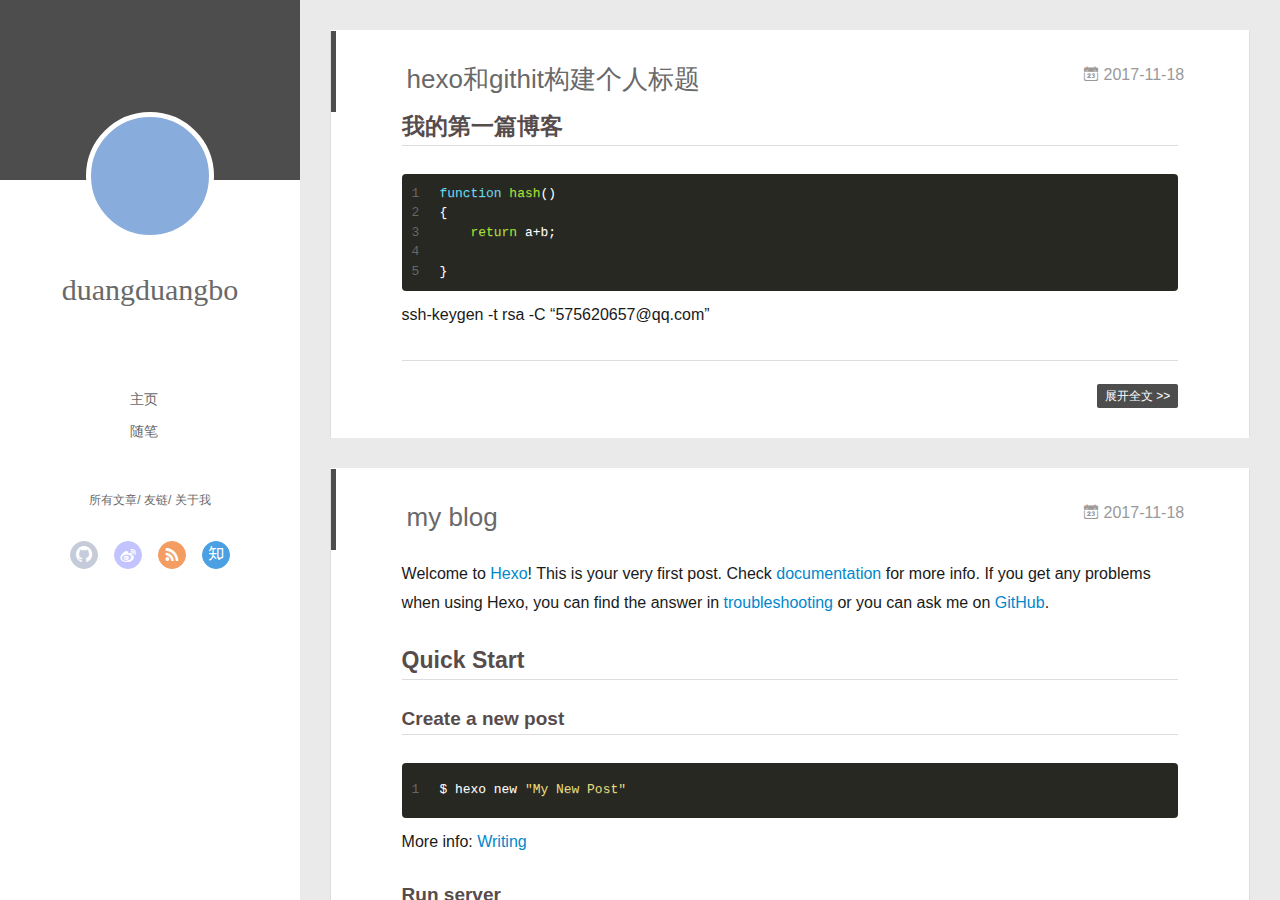
==== commit 7173c2fc: "Site updated: 2017-11-18 15:42:25" ====
--- a/index.html
+++ b/index.html
@@ -1,457 +1,241 @@
 <!DOCTYPE html>
-
-
-
-  
-
-
-<html class="theme-next muse use-motion" lang="">
+<html>
 <head>
-  <meta charset="UTF-8"/>
-<meta http-equiv="X-UA-Compatible" content="IE=edge" />
-<meta name="viewport" content="width=device-width, initial-scale=1, maximum-scale=1"/>
-<meta name="theme-color" content="#222">
-
-
-
-
-
-
-
-
-
-<meta http-equiv="Cache-Control" content="no-transform" />
-<meta http-equiv="Cache-Control" content="no-siteapp" />
-
-
-
-
-
-
-
-
-
-
-
-
-
-
-
-  
-  
-  <link href="/lib/fancybox/source/jquery.fancybox.css?v=2.1.5" rel="stylesheet" type="text/css" />
-
-
-
-
-  
-  
-  
-  
-
-  
-    
-    
-  
-
-  
-
-  
-
-  
-
-  
-
-  
-    
-    
-    <link href="//fonts.googleapis.com/css?family=Lato:300,300italic,400,400italic,700,700italic&subset=latin,latin-ext" rel="stylesheet" type="text/css">
-  
-
-
-
-
-
-
-<link href="/lib/font-awesome/css/font-awesome.min.css?v=4.6.2" rel="stylesheet" type="text/css" />
-
-<link href="/css/main.css?v=5.1.2" rel="stylesheet" type="text/css" />
-
-
-  <meta name="keywords" content="Hexo, NexT" />
-
-
-
-
-
-
-
-
-  <link rel="shortcut icon" type="image/x-icon" href="/favicon.ico?v=5.1.2" />
-
-
-
-
-
-
-<meta property="og:type" content="website">
+  <meta charset="utf-8">
+  
+  <meta name="renderer" content="webkit">
+  <meta http-equiv="X-UA-Compatible" content="IE=edge" >
+  <link rel="dns-prefetch" href="http://yoursite.com">
+  <title>duangduangbo</title>
+  <meta name="viewport" content="width=device-width, initial-scale=1, maximum-scale=1">
+  <meta property="og:type" content="website">
 <meta property="og:title" content="duangduangbo">
 <meta property="og:url" content="http://yoursite.com/index.html">
 <meta property="og:site_name" content="duangduangbo">
 <meta name="twitter:card" content="summary">
 <meta name="twitter:title" content="duangduangbo">
-
-
-
-<script type="text/javascript" id="hexo.configurations">
-  var NexT = window.NexT || {};
-  var CONFIG = {
-    root: '/',
-    scheme: 'Muse',
-    sidebar: {"position":"left","display":"post","offset":12,"offset_float":12,"b2t":false,"scrollpercent":false,"onmobile":false},
-    fancybox: true,
-    tabs: true,
-    motion: true,
-    duoshuo: {
-      userId: '0',
-      author: 'Author'
-    },
-    algolia: {
-      applicationID: '',
-      apiKey: '',
-      indexName: '',
-      hits: {"per_page":10},
-      labels: {"input_placeholder":"Search for Posts","hits_empty":"We didn't find any results for the search: ${query}","hits_stats":"${hits} results found in ${time} ms"}
+  
+    <link rel="alternative" href="/atom.xml" title="duangduangbo" type="application/atom+xml">
+  
+  
+    <link rel="icon" href="/favicon.png">
+  
+  <link rel="stylesheet" type="text/css" href="/./main.0cf68a.css">
+  <style type="text/css">
+  
+    #container.show {
+      background: linear-gradient(200deg,#a0cfe4,#e8c37e);
     }
-  };
-</script>
-
-
-
-  <link rel="canonical" href="http://yoursite.com/"/>
-
-
-
-
-
-  <title>duangduangbo</title>
-  
-
-
-
-
-
-
-
-
-
-
-
-
-
+  </style>
+  
+
+  
 
 </head>
 
-<body itemscope itemtype="http://schema.org/WebPage" lang="">
-
-  
-  
-    
-  
-
-  <div class="container sidebar-position-left 
-   page-home 
- ">
-    <div class="headband"></div>
-
-    <header id="header" class="header" itemscope itemtype="http://schema.org/WPHeader">
-      <div class="header-inner"><div class="site-brand-wrapper">
-  <div class="site-meta ">
-    
-
-    <div class="custom-logo-site-title">
-      <a href="/"  class="brand" rel="start">
-        <span class="logo-line-before"><i></i></span>
-        <span class="site-title">duangduangbo</span>
-        <span class="logo-line-after"><i></i></span>
-      </a>
-    </div>
-      
-        <p class="site-subtitle"></p>
-      
+<body>
+  <div id="container" q-class="show:isCtnShow">
+    <canvas id="anm-canvas" class="anm-canvas"></canvas>
+    <div class="left-col" q-class="show:isShow">
+      
+<div class="overlay" style="background: #4d4d4d"></div>
+<div class="intrude-less">
+	<header id="header" class="inner">
+		<a href="/" class="profilepic">
+			<img src="" class="js-avatar">
+		</a>
+		<hgroup>
+		  <h1 class="header-author"><a href="/">duangduangbo</a></h1>
+		</hgroup>
+		
+
+		<nav class="header-menu">
+			<ul>
+			
+				<li><a href="/">主页</a></li>
+	        
+				<li><a href="/tags/随笔/">随笔</a></li>
+	        
+			</ul>
+		</nav>
+		<nav class="header-smart-menu">
+    		
+    			
+    			<a q-on="click: openSlider(e, 'innerArchive')" href="javascript:void(0)">所有文章</a>
+    			
+            
+    			
+    			<a q-on="click: openSlider(e, 'friends')" href="javascript:void(0)">友链</a>
+    			
+            
+    			
+    			<a q-on="click: openSlider(e, 'aboutme')" href="javascript:void(0)">关于我</a>
+    			
+            
+		</nav>
+		<nav class="header-nav">
+			<div class="social">
+				
+					<a class="github" target="_blank" href="#" title="github"><i class="icon-github"></i></a>
+		        
+					<a class="weibo" target="_blank" href="#" title="weibo"><i class="icon-weibo"></i></a>
+		        
+					<a class="rss" target="_blank" href="#" title="rss"><i class="icon-rss"></i></a>
+		        
+					<a class="zhihu" target="_blank" href="#" title="zhihu"><i class="icon-zhihu"></i></a>
+		        
+			</div>
+		</nav>
+	</header>		
+</div>
+
+    </div>
+    <div class="mid-col" q-class="show:isShow,hide:isShow|isFalse">
+      
+<nav id="mobile-nav">
+  	<div class="overlay js-overlay" style="background: #4d4d4d"></div>
+	<div class="btnctn js-mobile-btnctn">
+  		<div class="slider-trigger list" q-on="click: openSlider(e)"><i class="icon icon-sort"></i></div>
+	</div>
+	<div class="intrude-less">
+		<header id="header" class="inner">
+			<div class="profilepic">
+				<img src="" class="js-avatar">
+			</div>
+			<hgroup>
+			  <h1 class="header-author js-header-author">duangduangbo</h1>
+			</hgroup>
+			
+			
+			
+				
+			
+				
+			
+			
+			
+			<nav class="header-nav">
+				<div class="social">
+					
+						<a class="github" target="_blank" href="#" title="github"><i class="icon-github"></i></a>
+			        
+						<a class="weibo" target="_blank" href="#" title="weibo"><i class="icon-weibo"></i></a>
+			        
+						<a class="rss" target="_blank" href="#" title="rss"><i class="icon-rss"></i></a>
+			        
+						<a class="zhihu" target="_blank" href="#" title="zhihu"><i class="icon-zhihu"></i></a>
+			        
+				</div>
+			</nav>
+
+			<nav class="header-menu js-header-menu">
+				<ul style="width: 50%">
+				
+				
+					<li style="width: 50%"><a href="/">主页</a></li>
+		        
+					<li style="width: 50%"><a href="/tags/随笔/">随笔</a></li>
+		        
+				</ul>
+			</nav>
+		</header>				
+	</div>
+	<div class="mobile-mask" style="display:none" q-show="isShow"></div>
+</nav>
+
+      <div id="wrapper" class="body-wrap">
+        <div class="menu-l">
+          <div class="canvas-wrap">
+            <canvas data-colors="#eaeaea" data-sectionHeight="100" data-contentId="js-content" id="myCanvas1" class="anm-canvas"></canvas>
+          </div>
+          <div id="js-content" class="content-ll">
+            
+  
+    <article id="post-test" class="article article-type-post  article-index" itemscope itemprop="blogPost">
+  <div class="article-inner">
+    
+      <header class="article-header">
+        
+  
+    <h1 itemprop="name">
+      <a class="article-title" href="/2017/11/18/test/">hexo和githit构建个人标题</a>
+    </h1>
+  
+
+        
+        <a href="/2017/11/18/test/" class="archive-article-date">
+  	<time datetime="2017-11-18T02:31:28.000Z" itemprop="datePublished"><i class="icon-calendar icon"></i>2017-11-18</time>
+</a>
+        
+      </header>
+    
+    <div class="article-entry" itemprop="articleBody">
+      
+        <h2 id="我的第一篇博客"><a href="#我的第一篇博客" class="headerlink" title="我的第一篇博客"></a>我的第一篇博客</h2><figure class="highlight bash"><table><tr><td class="gutter"><pre><span class="line">1</span><br><span class="line">2</span><br><span class="line">3</span><br><span class="line">4</span><br><span class="line">5</span><br></pre></td><td class="code"><pre><span class="line"><span class="keyword">function</span> <span class="built_in">hash</span>()</span><br><span class="line">&#123;</span><br><span class="line">    <span class="built_in">return</span> a+b;</span><br><span class="line"></span><br><span class="line">&#125;</span><br></pre></td></tr></table></figure>
+<p>ssh-keygen -t rsa -C “575620657@qq.com”</p>
+
+      
+
+      
+    </div>
+    <div class="article-info article-info-index">
+      
+      
+      
+
+      
+        <p class="article-more-link">
+          <a class="article-more-a" href="/2017/11/18/test/">展开全文 >></a>
+        </p>
+      
+
+      
+      <div class="clearfix"></div>
+    </div>
   </div>
-
-  <div class="site-nav-toggle">
-    <button>
-      <span class="btn-bar"></span>
-      <span class="btn-bar"></span>
-      <span class="btn-bar"></span>
-    </button>
-  </div>
-</div>
-
-<nav class="site-nav">
-  
-
-  
-    <ul id="menu" class="menu">
-      
-        
-        <li class="menu-item menu-item-home">
-          <a href="/" rel="section">
-            
-              <i class="menu-item-icon fa fa-fw fa-home"></i> <br />
-            
-            Startseite
-          </a>
-        </li>
-      
-        
-        <li class="menu-item menu-item-archives">
-          <a href="/archives/" rel="section">
-            
-              <i class="menu-item-icon fa fa-fw fa-archive"></i> <br />
-            
-            Archiv
-          </a>
-        </li>
-      
-        
-        <li class="menu-item menu-item-tags">
-          <a href="/tags/" rel="section">
-            
-              <i class="menu-item-icon fa fa-fw fa-tags"></i> <br />
-            
-            Tags
-          </a>
-        </li>
-      
-
-      
-    </ul>
-  
-
-  
-</nav>
-
-
-
- </div>
-    </header>
-
-    <main id="main" class="main">
-      <div class="main-inner">
-        <div class="content-wrap">
-          <div id="content" class="content">
-            
-  <section id="posts" class="posts-expand">
-    
-      
-
-  
-
-  
-  
-  
-
-  <article class="post post-type-normal" itemscope itemtype="http://schema.org/Article">
-  
-  
-  
-  <div class="post-block">
-    <link itemprop="mainEntityOfPage" href="http://yoursite.com/2017/11/18/test/">
-
-    <span hidden itemprop="author" itemscope itemtype="http://schema.org/Person">
-      <meta itemprop="name" content="duangduangbo">
-      <meta itemprop="description" content="">
-      <meta itemprop="image" content="/images/avatar.gif">
-    </span>
-
-    <span hidden itemprop="publisher" itemscope itemtype="http://schema.org/Organization">
-      <meta itemprop="name" content="duangduangbo">
-    </span>
-
-    
-      <header class="post-header">
-
-        
-        
-          <h1 class="post-title" itemprop="name headline">
-                
-                <a class="post-title-link" href="/2017/11/18/test/" itemprop="url">hexo和githit构建个人标题</a></h1>
-        
-
-        <div class="post-meta">
-          <span class="post-time">
-            
-              <span class="post-meta-item-icon">
-                <i class="fa fa-calendar-o"></i>
-              </span>
-              
-                <span class="post-meta-item-text">Veröffentlicht am</span>
-              
-              <time title="Post created" itemprop="dateCreated datePublished" datetime="2017-11-18T10:31:28+08:00">
-                2017-11-18
-              </time>
-            
-
-            
-
-            
-          </span>
-
-          
-
-          
-            
-          
-
-          
-          
-
-          
-
-          
-
-          
-
-        </div>
+</article>
+
+<aside class="wrap-side-operation">
+    <div class="mod-side-operation">
+        
+        <div class="jump-container" id="js-jump-container" style="display:none;">
+            <a href="javascript:void(0)" class="mod-side-operation__jump-to-top">
+                <i class="icon-font icon-back"></i>
+            </a>
+            <div id="js-jump-plan-container" class="jump-plan-container" style="top: -11px;">
+                <i class="icon-font icon-plane jump-plane"></i>
+            </div>
+        </div>
+        
+        
+    </div>
+</aside>
+
+
+
+
+  
+    <article id="post-hello-world" class="article article-type-post  article-index" itemscope itemprop="blogPost">
+  <div class="article-inner">
+    
+      <header class="article-header">
+        
+  
+    <h1 itemprop="name">
+      <a class="article-title" href="/2017/11/18/hello-world/">my blog</a>
+    </h1>
+  
+
+        
+        <a href="/2017/11/18/hello-world/" class="archive-article-date">
+  	<time datetime="2017-11-18T02:24:49.083Z" itemprop="datePublished"><i class="icon-calendar icon"></i>2017-11-18</time>
+</a>
+        
       </header>
     
-
-    
-    
-    
-    <div class="post-body" itemprop="articleBody">
-
-      
-      
-
-      
-        
-          
-            <h2 id="我的第一篇博客"><a href="#我的第一篇博客" class="headerlink" title="我的第一篇博客"></a>我的第一篇博客</h2><figure class="highlight bash"><table><tr><td class="gutter"><pre><span class="line">1</span><br><span class="line">2</span><br><span class="line">3</span><br><span class="line">4</span><br><span class="line">5</span><br></pre></td><td class="code"><pre><span class="line"><span class="keyword">function</span> <span class="built_in">hash</span>()</span><br><span class="line">&#123;</span><br><span class="line">    <span class="built_in">return</span> a+b;</span><br><span class="line"></span><br><span class="line">&#125;</span><br></pre></td></tr></table></figure>
-<p>ssh-keygen -t rsa -C “575620657@qq.com”</p>
-
-          
-        
-      
-    </div>
-    
-    
-    
-
-    
-
-    
-
-    
-
-    <footer class="post-footer">
-      
-
-      
-
-      
-
-      
-      
-        <div class="post-eof"></div>
-      
-    </footer>
-  </div>
-  
-  
-  
-  </article>
-
-
-    
-      
-
-  
-
-  
-  
-  
-
-  <article class="post post-type-normal" itemscope itemtype="http://schema.org/Article">
-  
-  
-  
-  <div class="post-block">
-    <link itemprop="mainEntityOfPage" href="http://yoursite.com/2017/11/18/hello-world/">
-
-    <span hidden itemprop="author" itemscope itemtype="http://schema.org/Person">
-      <meta itemprop="name" content="duangduangbo">
-      <meta itemprop="description" content="">
-      <meta itemprop="image" content="/images/avatar.gif">
-    </span>
-
-    <span hidden itemprop="publisher" itemscope itemtype="http://schema.org/Organization">
-      <meta itemprop="name" content="duangduangbo">
-    </span>
-
-    
-      <header class="post-header">
-
-        
-        
-          <h1 class="post-title" itemprop="name headline">
-                
-                <a class="post-title-link" href="/2017/11/18/hello-world/" itemprop="url">my blog</a></h1>
-        
-
-        <div class="post-meta">
-          <span class="post-time">
-            
-              <span class="post-meta-item-icon">
-                <i class="fa fa-calendar-o"></i>
-              </span>
-              
-                <span class="post-meta-item-text">Veröffentlicht am</span>
-              
-              <time title="Post created" itemprop="dateCreated datePublished" datetime="2017-11-18T10:24:49+08:00">
-                2017-11-18
-              </time>
-            
-
-            
-
-            
-          </span>
-
-          
-
-          
-            
-          
-
-          
-          
-
-          
-
-          
-
-          
-
-        </div>
-      </header>
-    
-
-    
-    
-    
-    <div class="post-body" itemprop="articleBody">
-
-      
-      
-
-      
-        
-          
-            <p>Welcome to <a href="https://hexo.io/" target="_blank" rel="noopener">Hexo</a>! This is your very first post. Check <a href="https://hexo.io/docs/" target="_blank" rel="noopener">documentation</a> for more info. If you get any problems when using Hexo, you can find the answer in <a href="https://hexo.io/docs/troubleshooting.html" target="_blank" rel="noopener">troubleshooting</a> or you can ask me on <a href="https://github.com/hexojs/hexo/issues" target="_blank" rel="noopener">GitHub</a>.</p>
+    <div class="article-entry" itemprop="articleBody">
+      
+        <p>Welcome to <a href="https://hexo.io/" target="_blank" rel="noopener">Hexo</a>! This is your very first post. Check <a href="https://hexo.io/docs/" target="_blank" rel="noopener">documentation</a> for more info. If you get any problems when using Hexo, you can find the answer in <a href="https://hexo.io/docs/troubleshooting.html" target="_blank" rel="noopener">troubleshooting</a> or you can ask me on <a href="https://github.com/hexojs/hexo/issues" target="_blank" rel="noopener">GitHub</a>.</p>
 <h2 id="Quick-Start"><a href="#Quick-Start" class="headerlink" title="Quick Start"></a>Quick Start</h2><h3 id="Create-a-new-post"><a href="#Create-a-new-post" class="headerlink" title="Create a new post"></a>Create a new post</h3><figure class="highlight bash"><table><tr><td class="gutter"><pre><span class="line">1</span><br></pre></td><td class="code"><pre><span class="line">$ hexo new <span class="string">"My New Post"</span></span><br></pre></td></tr></table></figure>
 <p>More info: <a href="https://hexo.io/docs/writing.html" target="_blank" rel="noopener">Writing</a></p>
 <h3 id="Run-server"><a href="#Run-server" class="headerlink" title="Run server"></a>Run server</h3><figure class="highlight bash"><table><tr><td class="gutter"><pre><span class="line">1</span><br></pre></td><td class="code"><pre><span class="line">$ hexo server</span><br></pre></td></tr></table></figure>
@@ -461,284 +245,293 @@
 <h3 id="Deploy-to-remote-sites"><a href="#Deploy-to-remote-sites" class="headerlink" title="Deploy to remote sites"></a>Deploy to remote sites</h3><figure class="highlight bash"><table><tr><td class="gutter"><pre><span class="line">1</span><br></pre></td><td class="code"><pre><span class="line">$ hexo deploy</span><br></pre></td></tr></table></figure>
 <p>More info: <a href="https://hexo.io/docs/deployment.html" target="_blank" rel="noopener">Deployment</a></p>
 
-          
-        
-      
-    </div>
-    
-    
-    
-
-    
-
-    
-
-    
-
-    <footer class="post-footer">
-      
-
-      
-
-      
-
-      
-      
-        <div class="post-eof"></div>
-      
-    </footer>
+      
+
+      
+    </div>
+    <div class="article-info article-info-index">
+      
+      
+      
+
+      
+        <p class="article-more-link">
+          <a class="article-more-a" href="/2017/11/18/hello-world/">展开全文 >></a>
+        </p>
+      
+
+      
+      <div class="clearfix"></div>
+    </div>
   </div>
-  
-  
-  
-  </article>
-
-
-    
-  </section>
-
+</article>
+
+<aside class="wrap-side-operation">
+    <div class="mod-side-operation">
+        
+        <div class="jump-container" id="js-jump-container" style="display:none;">
+            <a href="javascript:void(0)" class="mod-side-operation__jump-to-top">
+                <i class="icon-font icon-back"></i>
+            </a>
+            <div id="js-jump-plan-container" class="jump-plan-container" style="top: -11px;">
+                <i class="icon-font icon-plane jump-plane"></i>
+            </div>
+        </div>
+        
+        
+    </div>
+</aside>
+
+
+
+
+  
   
 
 
           </div>
-          
-
-
-          
-
-        </div>
-        
-          
-  
-  <div class="sidebar-toggle">
-    <div class="sidebar-toggle-line-wrap">
-      <span class="sidebar-toggle-line sidebar-toggle-line-first"></span>
-      <span class="sidebar-toggle-line sidebar-toggle-line-middle"></span>
-      <span class="sidebar-toggle-line sidebar-toggle-line-last"></span>
+        </div>
+      </div>
+      <footer id="footer">
+  <div class="outer">
+    <div id="footer-info">
+    	<div class="footer-left">
+    		&copy; 2017 duangduangbo
+    	</div>
+      	<div class="footer-right">
+      		<a href="http://hexo.io/" target="_blank">Hexo</a>  Theme <a href="https://github.com/litten/hexo-theme-yilia" target="_blank">Yilia</a> by Litten
+      	</div>
     </div>
   </div>
-
-  <aside id="sidebar" class="sidebar">
-    
-    <div class="sidebar-inner">
-
-      
-
-      
-
-      <section class="site-overview sidebar-panel sidebar-panel-active">
-        <div class="site-author motion-element" itemprop="author" itemscope itemtype="http://schema.org/Person">
-          <img class="site-author-image" itemprop="image"
-               src="/images/avatar.gif"
-               alt="duangduangbo" />
-          <p class="site-author-name" itemprop="name">duangduangbo</p>
-           
-              <p class="site-description motion-element" itemprop="description"></p>
-          
-        </div>
-        <nav class="site-state motion-element">
-
-          
-            <div class="site-state-item site-state-posts">
-              <a href="/archives/">
-                <span class="site-state-item-count">2</span>
-                <span class="site-state-item-name">Artikel</span>
-              </a>
+</footer>
+    </div>
+    <script>
+	var yiliaConfig = {
+		mathjax: false,
+		isHome: true,
+		isPost: false,
+		isArchive: false,
+		isTag: false,
+		isCategory: false,
+		open_in_new: false,
+		toc_hide_index: true,
+		root: "/",
+		innerArchive: true,
+		showTags: false
+	}
+</script>
+
+<script>!function(t){function n(e){if(r[e])return r[e].exports;var i=r[e]={exports:{},id:e,loaded:!1};return t[e].call(i.exports,i,i.exports,n),i.loaded=!0,i.exports}var r={};n.m=t,n.c=r,n.p="./",n(0)}([function(t,n,r){r(195),t.exports=r(191)},function(t,n,r){var e=r(3),i=r(52),o=r(27),u=r(28),c=r(53),f="prototype",a=function(t,n,r){var s,l,h,v,p=t&a.F,d=t&a.G,y=t&a.S,g=t&a.P,b=t&a.B,m=d?e:y?e[n]||(e[n]={}):(e[n]||{})[f],x=d?i:i[n]||(i[n]={}),w=x[f]||(x[f]={});d&&(r=n);for(s in r)l=!p&&m&&void 0!==m[s],h=(l?m:r)[s],v=b&&l?c(h,e):g&&"function"==typeof h?c(Function.call,h):h,m&&u(m,s,h,t&a.U),x[s]!=h&&o(x,s,v),g&&w[s]!=h&&(w[s]=h)};e.core=i,a.F=1,a.G=2,a.S=4,a.P=8,a.B=16,a.W=32,a.U=64,a.R=128,t.exports=a},function(t,n,r){var e=r(6);t.exports=function(t){if(!e(t))throw TypeError(t+" is not an object!");return t}},function(t,n){var r=t.exports="undefined"!=typeof window&&window.Math==Math?window:"undefined"!=typeof self&&self.Math==Math?self:Function("return this")();"number"==typeof __g&&(__g=r)},function(t,n){t.exports=function(t){try{return!!t()}catch(t){return!0}}},function(t,n){var r=t.exports="undefined"!=typeof window&&window.Math==Math?window:"undefined"!=typeof self&&self.Math==Math?self:Function("return this")();"number"==typeof __g&&(__g=r)},function(t,n){t.exports=function(t){return"object"==typeof t?null!==t:"function"==typeof t}},function(t,n,r){var e=r(126)("wks"),i=r(76),o=r(3).Symbol,u="function"==typeof o;(t.exports=function(t){return e[t]||(e[t]=u&&o[t]||(u?o:i)("Symbol."+t))}).store=e},function(t,n){var r={}.hasOwnProperty;t.exports=function(t,n){return r.call(t,n)}},function(t,n,r){var e=r(94),i=r(33);t.exports=function(t){return e(i(t))}},function(t,n,r){t.exports=!r(4)(function(){return 7!=Object.defineProperty({},"a",{get:function(){return 7}}).a})},function(t,n,r){var e=r(2),i=r(167),o=r(50),u=Object.defineProperty;n.f=r(10)?Object.defineProperty:function(t,n,r){if(e(t),n=o(n,!0),e(r),i)try{return u(t,n,r)}catch(t){}if("get"in r||"set"in r)throw TypeError("Accessors not supported!");return"value"in r&&(t[n]=r.value),t}},function(t,n,r){t.exports=!r(18)(function(){return 7!=Object.defineProperty({},"a",{get:function(){return 7}}).a})},function(t,n,r){var e=r(14),i=r(22);t.exports=r(12)?function(t,n,r){return e.f(t,n,i(1,r))}:function(t,n,r){return t[n]=r,t}},function(t,n,r){var e=r(20),i=r(58),o=r(42),u=Object.defineProperty;n.f=r(12)?Object.defineProperty:function(t,n,r){if(e(t),n=o(n,!0),e(r),i)try{return u(t,n,r)}catch(t){}if("get"in r||"set"in r)throw TypeError("Accessors not supported!");return"value"in r&&(t[n]=r.value),t}},function(t,n,r){var e=r(40)("wks"),i=r(23),o=r(5).Symbol,u="function"==typeof o;(t.exports=function(t){return e[t]||(e[t]=u&&o[t]||(u?o:i)("Symbol."+t))}).store=e},function(t,n,r){var e=r(67),i=Math.min;t.exports=function(t){return t>0?i(e(t),9007199254740991):0}},function(t,n,r){var e=r(46);t.exports=function(t){return Object(e(t))}},function(t,n){t.exports=function(t){try{return!!t()}catch(t){return!0}}},function(t,n,r){var e=r(63),i=r(34);t.exports=Object.keys||function(t){return e(t,i)}},function(t,n,r){var e=r(21);t.exports=function(t){if(!e(t))throw TypeError(t+" is not an object!");return t}},function(t,n){t.exports=function(t){return"object"==typeof t?null!==t:"function"==typeof t}},function(t,n){t.exports=function(t,n){return{enumerable:!(1&t),configurable:!(2&t),writable:!(4&t),value:n}}},function(t,n){var r=0,e=Math.random();t.exports=function(t){return"Symbol(".concat(void 0===t?"":t,")_",(++r+e).toString(36))}},function(t,n){var r={}.hasOwnProperty;t.exports=function(t,n){return r.call(t,n)}},function(t,n){var r=t.exports={version:"2.4.0"};"number"==typeof __e&&(__e=r)},function(t,n){t.exports=function(t){if("function"!=typeof t)throw TypeError(t+" is not a function!");return t}},function(t,n,r){var e=r(11),i=r(66);t.exports=r(10)?function(t,n,r){return e.f(t,n,i(1,r))}:function(t,n,r){return t[n]=r,t}},function(t,n,r){var e=r(3),i=r(27),o=r(24),u=r(76)("src"),c="toString",f=Function[c],a=(""+f).split(c);r(52).inspectSource=function(t){return f.call(t)},(t.exports=function(t,n,r,c){var f="function"==typeof r;f&&(o(r,"name")||i(r,"name",n)),t[n]!==r&&(f&&(o(r,u)||i(r,u,t[n]?""+t[n]:a.join(String(n)))),t===e?t[n]=r:c?t[n]?t[n]=r:i(t,n,r):(delete t[n],i(t,n,r)))})(Function.prototype,c,function(){return"function"==typeof this&&this[u]||f.call(this)})},function(t,n,r){var e=r(1),i=r(4),o=r(46),u=function(t,n,r,e){var i=String(o(t)),u="<"+n;return""!==r&&(u+=" "+r+'="'+String(e).replace(/"/g,"&quot;")+'"'),u+">"+i+"</"+n+">"};t.exports=function(t,n){var r={};r[t]=n(u),e(e.P+e.F*i(function(){var n=""[t]('"');return n!==n.toLowerCase()||n.split('"').length>3}),"String",r)}},function(t,n,r){var e=r(115),i=r(46);t.exports=function(t){return e(i(t))}},function(t,n,r){var e=r(116),i=r(66),o=r(30),u=r(50),c=r(24),f=r(167),a=Object.getOwnPropertyDescriptor;n.f=r(10)?a:function(t,n){if(t=o(t),n=u(n,!0),f)try{return a(t,n)}catch(t){}if(c(t,n))return i(!e.f.call(t,n),t[n])}},function(t,n,r){var e=r(24),i=r(17),o=r(145)("IE_PROTO"),u=Object.prototype;t.exports=Object.getPrototypeOf||function(t){return t=i(t),e(t,o)?t[o]:"function"==typeof t.constructor&&t instanceof t.constructor?t.constructor.prototype:t instanceof Object?u:null}},function(t,n){t.exports=function(t){if(void 0==t)throw TypeError("Can't call method on  "+t);return t}},function(t,n){t.exports="constructor,hasOwnProperty,isPrototypeOf,propertyIsEnumerable,toLocaleString,toString,valueOf".split(",")},function(t,n){t.exports={}},function(t,n){t.exports=!0},function(t,n){n.f={}.propertyIsEnumerable},function(t,n,r){var e=r(14).f,i=r(8),o=r(15)("toStringTag");t.exports=function(t,n,r){t&&!i(t=r?t:t.prototype,o)&&e(t,o,{configurable:!0,value:n})}},function(t,n,r){var e=r(40)("keys"),i=r(23);t.exports=function(t){return e[t]||(e[t]=i(t))}},function(t,n,r){var e=r(5),i="__core-js_shared__",o=e[i]||(e[i]={});t.exports=function(t){return o[t]||(o[t]={})}},function(t,n){var r=Math.ceil,e=Math.floor;t.exports=function(t){return isNaN(t=+t)?0:(t>0?e:r)(t)}},function(t,n,r){var e=r(21);t.exports=function(t,n){if(!e(t))return t;var r,i;if(n&&"function"==typeof(r=t.toString)&&!e(i=r.call(t)))return i;if("function"==typeof(r=t.valueOf)&&!e(i=r.call(t)))return i;if(!n&&"function"==typeof(r=t.toString)&&!e(i=r.call(t)))return i;throw TypeError("Can't convert object to primitive value")}},function(t,n,r){var e=r(5),i=r(25),o=r(36),u=r(44),c=r(14).f;t.exports=function(t){var n=i.Symbol||(i.Symbol=o?{}:e.Symbol||{});"_"==t.charAt(0)||t in n||c(n,t,{value:u.f(t)})}},function(t,n,r){n.f=r(15)},function(t,n){var r={}.toString;t.exports=function(t){return r.call(t).slice(8,-1)}},function(t,n){t.exports=function(t){if(void 0==t)throw TypeError("Can't call method on  "+t);return t}},function(t,n,r){var e=r(4);t.exports=function(t,n){return!!t&&e(function(){n?t.call(null,function(){},1):t.call(null)})}},function(t,n,r){var e=r(53),i=r(115),o=r(17),u=r(16),c=r(203);t.exports=function(t,n){var r=1==t,f=2==t,a=3==t,s=4==t,l=6==t,h=5==t||l,v=n||c;return function(n,c,p){for(var d,y,g=o(n),b=i(g),m=e(c,p,3),x=u(b.length),w=0,S=r?v(n,x):f?v(n,0):void 0;x>w;w++)if((h||w in b)&&(d=b[w],y=m(d,w,g),t))if(r)S[w]=y;else if(y)switch(t){case 3:return!0;case 5:return d;case 6:return w;case 2:S.push(d)}else if(s)return!1;return l?-1:a||s?s:S}}},function(t,n,r){var e=r(1),i=r(52),o=r(4);t.exports=function(t,n){var r=(i.Object||{})[t]||Object[t],u={};u[t]=n(r),e(e.S+e.F*o(function(){r(1)}),"Object",u)}},function(t,n,r){var e=r(6);t.exports=function(t,n){if(!e(t))return t;var r,i;if(n&&"function"==typeof(r=t.toString)&&!e(i=r.call(t)))return i;if("function"==typeof(r=t.valueOf)&&!e(i=r.call(t)))return i;if(!n&&"function"==typeof(r=t.toString)&&!e(i=r.call(t)))return i;throw TypeError("Can't convert object to primitive value")}},function(t,n,r){var e=r(5),i=r(25),o=r(91),u=r(13),c="prototype",f=function(t,n,r){var a,s,l,h=t&f.F,v=t&f.G,p=t&f.S,d=t&f.P,y=t&f.B,g=t&f.W,b=v?i:i[n]||(i[n]={}),m=b[c],x=v?e:p?e[n]:(e[n]||{})[c];v&&(r=n);for(a in r)(s=!h&&x&&void 0!==x[a])&&a in b||(l=s?x[a]:r[a],b[a]=v&&"function"!=typeof x[a]?r[a]:y&&s?o(l,e):g&&x[a]==l?function(t){var n=function(n,r,e){if(this instanceof t){switch(arguments.length){case 0:return new t;case 1:return new t(n);case 2:return new t(n,r)}return new t(n,r,e)}return t.apply(this,arguments)};return n[c]=t[c],n}(l):d&&"function"==typeof l?o(Function.call,l):l,d&&((b.virtual||(b.virtual={}))[a]=l,t&f.R&&m&&!m[a]&&u(m,a,l)))};f.F=1,f.G=2,f.S=4,f.P=8,f.B=16,f.W=32,f.U=64,f.R=128,t.exports=f},function(t,n){var r=t.exports={version:"2.4.0"};"number"==typeof __e&&(__e=r)},function(t,n,r){var e=r(26);t.exports=function(t,n,r){if(e(t),void 0===n)return t;switch(r){case 1:return function(r){return t.call(n,r)};case 2:return function(r,e){return t.call(n,r,e)};case 3:return function(r,e,i){return t.call(n,r,e,i)}}return function(){return t.apply(n,arguments)}}},function(t,n,r){var e=r(183),i=r(1),o=r(126)("metadata"),u=o.store||(o.store=new(r(186))),c=function(t,n,r){var i=u.get(t);if(!i){if(!r)return;u.set(t,i=new e)}var o=i.get(n);if(!o){if(!r)return;i.set(n,o=new e)}return o},f=function(t,n,r){var e=c(n,r,!1);return void 0!==e&&e.has(t)},a=function(t,n,r){var e=c(n,r,!1);return void 0===e?void 0:e.get(t)},s=function(t,n,r,e){c(r,e,!0).set(t,n)},l=function(t,n){var r=c(t,n,!1),e=[];return r&&r.forEach(function(t,n){e.push(n)}),e},h=function(t){return void 0===t||"symbol"==typeof t?t:String(t)},v=function(t){i(i.S,"Reflect",t)};t.exports={store:u,map:c,has:f,get:a,set:s,keys:l,key:h,exp:v}},function(t,n,r){"use strict";if(r(10)){var e=r(69),i=r(3),o=r(4),u=r(1),c=r(127),f=r(152),a=r(53),s=r(68),l=r(66),h=r(27),v=r(73),p=r(67),d=r(16),y=r(75),g=r(50),b=r(24),m=r(180),x=r(114),w=r(6),S=r(17),_=r(137),O=r(70),E=r(32),P=r(71).f,j=r(154),F=r(76),M=r(7),A=r(48),N=r(117),T=r(146),I=r(155),k=r(80),L=r(123),R=r(74),C=r(130),D=r(160),U=r(11),W=r(31),G=U.f,B=W.f,V=i.RangeError,z=i.TypeError,q=i.Uint8Array,K="ArrayBuffer",J="Shared"+K,Y="BYTES_PER_ELEMENT",H="prototype",$=Array[H],X=f.ArrayBuffer,Q=f.DataView,Z=A(0),tt=A(2),nt=A(3),rt=A(4),et=A(5),it=A(6),ot=N(!0),ut=N(!1),ct=I.values,ft=I.keys,at=I.entries,st=$.lastIndexOf,lt=$.reduce,ht=$.reduceRight,vt=$.join,pt=$.sort,dt=$.slice,yt=$.toString,gt=$.toLocaleString,bt=M("iterator"),mt=M("toStringTag"),xt=F("typed_constructor"),wt=F("def_constructor"),St=c.CONSTR,_t=c.TYPED,Ot=c.VIEW,Et="Wrong length!",Pt=A(1,function(t,n){return Tt(T(t,t[wt]),n)}),jt=o(function(){return 1===new q(new Uint16Array([1]).buffer)[0]}),Ft=!!q&&!!q[H].set&&o(function(){new q(1).set({})}),Mt=function(t,n){if(void 0===t)throw z(Et);var r=+t,e=d(t);if(n&&!m(r,e))throw V(Et);return e},At=function(t,n){var r=p(t);if(r<0||r%n)throw V("Wrong offset!");return r},Nt=function(t){if(w(t)&&_t in t)return t;throw z(t+" is not a typed array!")},Tt=function(t,n){if(!(w(t)&&xt in t))throw z("It is not a typed array constructor!");return new t(n)},It=function(t,n){return kt(T(t,t[wt]),n)},kt=function(t,n){for(var r=0,e=n.length,i=Tt(t,e);e>r;)i[r]=n[r++];return i},Lt=function(t,n,r){G(t,n,{get:function(){return this._d[r]}})},Rt=function(t){var n,r,e,i,o,u,c=S(t),f=arguments.length,s=f>1?arguments[1]:void 0,l=void 0!==s,h=j(c);if(void 0!=h&&!_(h)){for(u=h.call(c),e=[],n=0;!(o=u.next()).done;n++)e.push(o.value);c=e}for(l&&f>2&&(s=a(s,arguments[2],2)),n=0,r=d(c.length),i=Tt(this,r);r>n;n++)i[n]=l?s(c[n],n):c[n];return i},Ct=function(){for(var t=0,n=arguments.length,r=Tt(this,n);n>t;)r[t]=arguments[t++];return r},Dt=!!q&&o(function(){gt.call(new q(1))}),Ut=function(){return gt.apply(Dt?dt.call(Nt(this)):Nt(this),arguments)},Wt={copyWithin:function(t,n){return D.call(Nt(this),t,n,arguments.length>2?arguments[2]:void 0)},every:function(t){return rt(Nt(this),t,arguments.length>1?arguments[1]:void 0)},fill:function(t){return C.apply(Nt(this),arguments)},filter:function(t){return It(this,tt(Nt(this),t,arguments.length>1?arguments[1]:void 0))},find:function(t){return et(Nt(this),t,arguments.length>1?arguments[1]:void 0)},findIndex:function(t){return it(Nt(this),t,arguments.length>1?arguments[1]:void 0)},forEach:function(t){Z(Nt(this),t,arguments.length>1?arguments[1]:void 0)},indexOf:function(t){return ut(Nt(this),t,arguments.length>1?arguments[1]:void 0)},includes:function(t){return ot(Nt(this),t,arguments.length>1?arguments[1]:void 0)},join:function(t){return vt.apply(Nt(this),arguments)},lastIndexOf:function(t){return st.apply(Nt(this),arguments)},map:function(t){return Pt(Nt(this),t,arguments.length>1?arguments[1]:void 0)},reduce:function(t){return lt.apply(Nt(this),arguments)},reduceRight:function(t){return ht.apply(Nt(this),arguments)},reverse:function(){for(var t,n=this,r=Nt(n).length,e=Math.floor(r/2),i=0;i<e;)t=n[i],n[i++]=n[--r],n[r]=t;return n},some:function(t){return nt(Nt(this),t,arguments.length>1?arguments[1]:void 0)},sort:function(t){return pt.call(Nt(this),t)},subarray:function(t,n){var r=Nt(this),e=r.length,i=y(t,e);return new(T(r,r[wt]))(r.buffer,r.byteOffset+i*r.BYTES_PER_ELEMENT,d((void 0===n?e:y(n,e))-i))}},Gt=function(t,n){return It(this,dt.call(Nt(this),t,n))},Bt=function(t){Nt(this);var n=At(arguments[1],1),r=this.length,e=S(t),i=d(e.length),o=0;if(i+n>r)throw V(Et);for(;o<i;)this[n+o]=e[o++]},Vt={entries:function(){return at.call(Nt(this))},keys:function(){return ft.call(Nt(this))},values:function(){return ct.call(Nt(this))}},zt=function(t,n){return w(t)&&t[_t]&&"symbol"!=typeof n&&n in t&&String(+n)==String(n)},qt=function(t,n){return zt(t,n=g(n,!0))?l(2,t[n]):B(t,n)},Kt=function(t,n,r){return!(zt(t,n=g(n,!0))&&w(r)&&b(r,"value"))||b(r,"get")||b(r,"set")||r.configurable||b(r,"writable")&&!r.writable||b(r,"enumerable")&&!r.enumerable?G(t,n,r):(t[n]=r.value,t)};St||(W.f=qt,U.f=Kt),u(u.S+u.F*!St,"Object",{getOwnPropertyDescriptor:qt,defineProperty:Kt}),o(function(){yt.call({})})&&(yt=gt=function(){return vt.call(this)});var Jt=v({},Wt);v(Jt,Vt),h(Jt,bt,Vt.values),v(Jt,{slice:Gt,set:Bt,constructor:function(){},toString:yt,toLocaleString:Ut}),Lt(Jt,"buffer","b"),Lt(Jt,"byteOffset","o"),Lt(Jt,"byteLength","l"),Lt(Jt,"length","e"),G(Jt,mt,{get:function(){return this[_t]}}),t.exports=function(t,n,r,f){f=!!f;var a=t+(f?"Clamped":"")+"Array",l="Uint8Array"!=a,v="get"+t,p="set"+t,y=i[a],g=y||{},b=y&&E(y),m=!y||!c.ABV,S={},_=y&&y[H],j=function(t,r){var e=t._d;return e.v[v](r*n+e.o,jt)},F=function(t,r,e){var i=t._d;f&&(e=(e=Math.round(e))<0?0:e>255?255:255&e),i.v[p](r*n+i.o,e,jt)},M=function(t,n){G(t,n,{get:function(){return j(this,n)},set:function(t){return F(this,n,t)},enumerable:!0})};m?(y=r(function(t,r,e,i){s(t,y,a,"_d");var o,u,c,f,l=0,v=0;if(w(r)){if(!(r instanceof X||(f=x(r))==K||f==J))return _t in r?kt(y,r):Rt.call(y,r);o=r,v=At(e,n);var p=r.byteLength;if(void 0===i){if(p%n)throw V(Et);if((u=p-v)<0)throw V(Et)}else if((u=d(i)*n)+v>p)throw V(Et);c=u/n}else c=Mt(r,!0),u=c*n,o=new X(u);for(h(t,"_d",{b:o,o:v,l:u,e:c,v:new Q(o)});l<c;)M(t,l++)}),_=y[H]=O(Jt),h(_,"constructor",y)):L(function(t){new y(null),new y(t)},!0)||(y=r(function(t,r,e,i){s(t,y,a);var o;return w(r)?r instanceof X||(o=x(r))==K||o==J?void 0!==i?new g(r,At(e,n),i):void 0!==e?new g(r,At(e,n)):new g(r):_t in r?kt(y,r):Rt.call(y,r):new g(Mt(r,l))}),Z(b!==Function.prototype?P(g).concat(P(b)):P(g),function(t){t in y||h(y,t,g[t])}),y[H]=_,e||(_.constructor=y));var A=_[bt],N=!!A&&("values"==A.name||void 0==A.name),T=Vt.values;h(y,xt,!0),h(_,_t,a),h(_,Ot,!0),h(_,wt,y),(f?new y(1)[mt]==a:mt in _)||G(_,mt,{get:function(){return a}}),S[a]=y,u(u.G+u.W+u.F*(y!=g),S),u(u.S,a,{BYTES_PER_ELEMENT:n,from:Rt,of:Ct}),Y in _||h(_,Y,n),u(u.P,a,Wt),R(a),u(u.P+u.F*Ft,a,{set:Bt}),u(u.P+u.F*!N,a,Vt),u(u.P+u.F*(_.toString!=yt),a,{toString:yt}),u(u.P+u.F*o(function(){new y(1).slice()}),a,{slice:Gt}),u(u.P+u.F*(o(function(){return[1,2].toLocaleString()!=new y([1,2]).toLocaleString()})||!o(function(){_.toLocaleString.call([1,2])})),a,{toLocaleString:Ut}),k[a]=N?A:T,e||N||h(_,bt,T)}}else t.exports=function(){}},function(t,n){var r={}.toString;t.exports=function(t){return r.call(t).slice(8,-1)}},function(t,n,r){var e=r(21),i=r(5).document,o=e(i)&&e(i.createElement);t.exports=function(t){return o?i.createElement(t):{}}},function(t,n,r){t.exports=!r(12)&&!r(18)(function(){return 7!=Object.defineProperty(r(57)("div"),"a",{get:function(){return 7}}).a})},function(t,n,r){"use strict";var e=r(36),i=r(51),o=r(64),u=r(13),c=r(8),f=r(35),a=r(96),s=r(38),l=r(103),h=r(15)("iterator"),v=!([].keys&&"next"in[].keys()),p="keys",d="values",y=function(){return this};t.exports=function(t,n,r,g,b,m,x){a(r,n,g);var w,S,_,O=function(t){if(!v&&t in F)return F[t];switch(t){case p:case d:return function(){return new r(this,t)}}return function(){return new r(this,t)}},E=n+" Iterator",P=b==d,j=!1,F=t.prototype,M=F[h]||F["@@iterator"]||b&&F[b],A=M||O(b),N=b?P?O("entries"):A:void 0,T="Array"==n?F.entries||M:M;if(T&&(_=l(T.call(new t)))!==Object.prototype&&(s(_,E,!0),e||c(_,h)||u(_,h,y)),P&&M&&M.name!==d&&(j=!0,A=function(){return M.call(this)}),e&&!x||!v&&!j&&F[h]||u(F,h,A),f[n]=A,f[E]=y,b)if(w={values:P?A:O(d),keys:m?A:O(p),entries:N},x)for(S in w)S in F||o(F,S,w[S]);else i(i.P+i.F*(v||j),n,w);return w}},function(t,n,r){var e=r(20),i=r(100),o=r(34),u=r(39)("IE_PROTO"),c=function(){},f="prototype",a=function(){var t,n=r(57)("iframe"),e=o.length;for(n.style.display="none",r(93).appendChild(n),n.src="javascript:",t=n.contentWindow.document,t.open(),t.write("<script>document.F=Object<\/script>"),t.close(),a=t.F;e--;)delete a[f][o[e]];return a()};t.exports=Object.create||function(t,n){var r;return null!==t?(c[f]=e(t),r=new c,c[f]=null,r[u]=t):r=a(),void 0===n?r:i(r,n)}},function(t,n,r){var e=r(63),i=r(34).concat("length","prototype");n.f=Object.getOwnPropertyNames||function(t){return e(t,i)}},function(t,n){n.f=Object.getOwnPropertySymbols},function(t,n,r){var e=r(8),i=r(9),o=r(90)(!1),u=r(39)("IE_PROTO");t.exports=function(t,n){var r,c=i(t),f=0,a=[];for(r in c)r!=u&&e(c,r)&&a.push(r);for(;n.length>f;)e(c,r=n[f++])&&(~o(a,r)||a.push(r));return a}},function(t,n,r){t.exports=r(13)},function(t,n,r){var e=r(76)("meta"),i=r(6),o=r(24),u=r(11).f,c=0,f=Object.isExtensible||function(){return!0},a=!r(4)(function(){return f(Object.preventExtensions({}))}),s=function(t){u(t,e,{value:{i:"O"+ ++c,w:{}}})},l=function(t,n){if(!i(t))return"symbol"==typeof t?t:("string"==typeof t?"S":"P")+t;if(!o(t,e)){if(!f(t))return"F";if(!n)return"E";s(t)}return t[e].i},h=function(t,n){if(!o(t,e)){if(!f(t))return!0;if(!n)return!1;s(t)}return t[e].w},v=function(t){return a&&p.NEED&&f(t)&&!o(t,e)&&s(t),t},p=t.exports={KEY:e,NEED:!1,fastKey:l,getWeak:h,onFreeze:v}},function(t,n){t.exports=function(t,n){return{enumerable:!(1&t),configurable:!(2&t),writable:!(4&t),value:n}}},function(t,n){var r=Math.ceil,e=Math.floor;t.exports=function(t){return isNaN(t=+t)?0:(t>0?e:r)(t)}},function(t,n){t.exports=function(t,n,r,e){if(!(t instanceof n)||void 0!==e&&e in t)throw TypeError(r+": incorrect invocation!");return t}},function(t,n){t.exports=!1},function(t,n,r){var e=r(2),i=r(173),o=r(133),u=r(145)("IE_PROTO"),c=function(){},f="prototype",a=function(){var t,n=r(132)("iframe"),e=o.length;for(n.style.display="none",r(135).appendChild(n),n.src="javascript:",t=n.contentWindow.document,t.open(),t.write("<script>document.F=Object<\/script>"),t.close(),a=t.F;e--;)delete a[f][o[e]];return a()};t.exports=Object.create||function(t,n){var r;return null!==t?(c[f]=e(t),r=new c,c[f]=null,r[u]=t):r=a(),void 0===n?r:i(r,n)}},function(t,n,r){var e=r(175),i=r(133).concat("length","prototype");n.f=Object.getOwnPropertyNames||function(t){return e(t,i)}},function(t,n,r){var e=r(175),i=r(133);t.exports=Object.keys||function(t){return e(t,i)}},function(t,n,r){var e=r(28);t.exports=function(t,n,r){for(var i in n)e(t,i,n[i],r);return t}},function(t,n,r){"use strict";var e=r(3),i=r(11),o=r(10),u=r(7)("species");t.exports=function(t){var n=e[t];o&&n&&!n[u]&&i.f(n,u,{configurable:!0,get:function(){return this}})}},function(t,n,r){var e=r(67),i=Math.max,o=Math.min;t.exports=function(t,n){return t=e(t),t<0?i(t+n,0):o(t,n)}},function(t,n){var r=0,e=Math.random();t.exports=function(t){return"Symbol(".concat(void 0===t?"":t,")_",(++r+e).toString(36))}},function(t,n,r){var e=r(33);t.exports=function(t){return Object(e(t))}},function(t,n,r){var e=r(7)("unscopables"),i=Array.prototype;void 0==i[e]&&r(27)(i,e,{}),t.exports=function(t){i[e][t]=!0}},function(t,n,r){var e=r(53),i=r(169),o=r(137),u=r(2),c=r(16),f=r(154),a={},s={},n=t.exports=function(t,n,r,l,h){var v,p,d,y,g=h?function(){return t}:f(t),b=e(r,l,n?2:1),m=0;if("function"!=typeof g)throw TypeError(t+" is not iterable!");if(o(g)){for(v=c(t.length);v>m;m++)if((y=n?b(u(p=t[m])[0],p[1]):b(t[m]))===a||y===s)return y}else for(d=g.call(t);!(p=d.next()).done;)if((y=i(d,b,p.value,n))===a||y===s)return y};n.BREAK=a,n.RETURN=s},function(t,n){t.exports={}},function(t,n,r){var e=r(11).f,i=r(24),o=r(7)("toStringTag");t.exports=function(t,n,r){t&&!i(t=r?t:t.prototype,o)&&e(t,o,{configurable:!0,value:n})}},function(t,n,r){var e=r(1),i=r(46),o=r(4),u=r(150),c="["+u+"]",f="​+",a=RegExp("^"+c+c+"*"),s=RegExp(c+c+"*$"),l=function(t,n,r){var i={},c=o(function(){return!!u[t]()||f[t]()!=f}),a=i[t]=c?n(h):u[t];r&&(i[r]=a),e(e.P+e.F*c,"String",i)},h=l.trim=function(t,n){return t=String(i(t)),1&n&&(t=t.replace(a,"")),2&n&&(t=t.replace(s,"")),t};t.exports=l},function(t,n,r){t.exports={default:r(86),__esModule:!0}},function(t,n,r){t.exports={default:r(87),__esModule:!0}},function(t,n,r){"use strict";function e(t){return t&&t.__esModule?t:{default:t}}n.__esModule=!0;var i=r(84),o=e(i),u=r(83),c=e(u),f="function"==typeof c.default&&"symbol"==typeof o.default?function(t){return typeof t}:function(t){return t&&"function"==typeof c.default&&t.constructor===c.default&&t!==c.default.prototype?"symbol":typeof t};n.default="function"==typeof c.default&&"symbol"===f(o.default)?function(t){return void 0===t?"undefined":f(t)}:function(t){return t&&"function"==typeof c.default&&t.constructor===c.default&&t!==c.default.prototype?"symbol":void 0===t?"undefined":f(t)}},function(t,n,r){r(110),r(108),r(111),r(112),t.exports=r(25).Symbol},function(t,n,r){r(109),r(113),t.exports=r(44).f("iterator")},function(t,n){t.exports=function(t){if("function"!=typeof t)throw TypeError(t+" is not a function!");return t}},function(t,n){t.exports=function(){}},function(t,n,r){var e=r(9),i=r(106),o=r(105);t.exports=function(t){return function(n,r,u){var c,f=e(n),a=i(f.length),s=o(u,a);if(t&&r!=r){for(;a>s;)if((c=f[s++])!=c)return!0}else for(;a>s;s++)if((t||s in f)&&f[s]===r)return t||s||0;return!t&&-1}}},function(t,n,r){var e=r(88);t.exports=function(t,n,r){if(e(t),void 0===n)return t;switch(r){case 1:return function(r){return t.call(n,r)};case 2:return function(r,e){return t.call(n,r,e)};case 3:return function(r,e,i){return t.call(n,r,e,i)}}return function(){return t.apply(n,arguments)}}},function(t,n,r){var e=r(19),i=r(62),o=r(37);t.exports=function(t){var n=e(t),r=i.f;if(r)for(var u,c=r(t),f=o.f,a=0;c.length>a;)f.call(t,u=c[a++])&&n.push(u);return n}},function(t,n,r){t.exports=r(5).document&&document.documentElement},function(t,n,r){var e=r(56);t.exports=Object("z").propertyIsEnumerable(0)?Object:function(t){return"String"==e(t)?t.split(""):Object(t)}},function(t,n,r){var e=r(56);t.exports=Array.isArray||function(t){return"Array"==e(t)}},function(t,n,r){"use strict";var e=r(60),i=r(22),o=r(38),u={};r(13)(u,r(15)("iterator"),function(){return this}),t.exports=function(t,n,r){t.prototype=e(u,{next:i(1,r)}),o(t,n+" Iterator")}},function(t,n){t.exports=function(t,n){return{value:n,done:!!t}}},function(t,n,r){var e=r(19),i=r(9);t.exports=function(t,n){for(var r,o=i(t),u=e(o),c=u.length,f=0;c>f;)if(o[r=u[f++]]===n)return r}},function(t,n,r){var e=r(23)("meta"),i=r(21),o=r(8),u=r(14).f,c=0,f=Object.isExtensible||function(){return!0},a=!r(18)(function(){return f(Object.preventExtensions({}))}),s=function(t){u(t,e,{value:{i:"O"+ ++c,w:{}}})},l=function(t,n){if(!i(t))return"symbol"==typeof t?t:("string"==typeof t?"S":"P")+t;if(!o(t,e)){if(!f(t))return"F";if(!n)return"E";s(t)}return t[e].i},h=function(t,n){if(!o(t,e)){if(!f(t))return!0;if(!n)return!1;s(t)}return t[e].w},v=function(t){return a&&p.NEED&&f(t)&&!o(t,e)&&s(t),t},p=t.exports={KEY:e,NEED:!1,fastKey:l,getWeak:h,onFreeze:v}},function(t,n,r){var e=r(14),i=r(20),o=r(19);t.exports=r(12)?Object.defineProperties:function(t,n){i(t);for(var r,u=o(n),c=u.length,f=0;c>f;)e.f(t,r=u[f++],n[r]);return t}},function(t,n,r){var e=r(37),i=r(22),o=r(9),u=r(42),c=r(8),f=r(58),a=Object.getOwnPropertyDescriptor;n.f=r(12)?a:function(t,n){if(t=o(t),n=u(n,!0),f)try{return a(t,n)}catch(t){}if(c(t,n))return i(!e.f.call(t,n),t[n])}},function(t,n,r){var e=r(9),i=r(61).f,o={}.toString,u="object"==typeof window&&window&&Object.getOwnPropertyNames?Object.getOwnPropertyNames(window):[],c=function(t){try{return i(t)}catch(t){return u.slice()}};t.exports.f=function(t){return u&&"[object Window]"==o.call(t)?c(t):i(e(t))}},function(t,n,r){var e=r(8),i=r(77),o=r(39)("IE_PROTO"),u=Object.prototype;t.exports=Object.getPrototypeOf||function(t){return t=i(t),e(t,o)?t[o]:"function"==typeof t.constructor&&t instanceof t.constructor?t.constructor.prototype:t instanceof Object?u:null}},function(t,n,r){var e=r(41),i=r(33);t.exports=function(t){return function(n,r){var o,u,c=String(i(n)),f=e(r),a=c.length;return f<0||f>=a?t?"":void 0:(o=c.charCodeAt(f),o<55296||o>56319||f+1===a||(u=c.charCodeAt(f+1))<56320||u>57343?t?c.charAt(f):o:t?c.slice(f,f+2):u-56320+(o-55296<<10)+65536)}}},function(t,n,r){var e=r(41),i=Math.max,o=Math.min;t.exports=function(t,n){return t=e(t),t<0?i(t+n,0):o(t,n)}},function(t,n,r){var e=r(41),i=Math.min;t.exports=function(t){return t>0?i(e(t),9007199254740991):0}},function(t,n,r){"use strict";var e=r(89),i=r(97),o=r(35),u=r(9);t.exports=r(59)(Array,"Array",function(t,n){this._t=u(t),this._i=0,this._k=n},function(){var t=this._t,n=this._k,r=this._i++;return!t||r>=t.length?(this._t=void 0,i(1)):"keys"==n?i(0,r):"values"==n?i(0,t[r]):i(0,[r,t[r]])},"values"),o.Arguments=o.Array,e("keys"),e("values"),e("entries")},function(t,n){},function(t,n,r){"use strict";var e=r(104)(!0);r(59)(String,"String",function(t){this._t=String(t),this._i=0},function(){var t,n=this._t,r=this._i;return r>=n.length?{value:void 0,done:!0}:(t=e(n,r),this._i+=t.length,{value:t,done:!1})})},function(t,n,r){"use strict";var e=r(5),i=r(8),o=r(12),u=r(51),c=r(64),f=r(99).KEY,a=r(18),s=r(40),l=r(38),h=r(23),v=r(15),p=r(44),d=r(43),y=r(98),g=r(92),b=r(95),m=r(20),x=r(9),w=r(42),S=r(22),_=r(60),O=r(102),E=r(101),P=r(14),j=r(19),F=E.f,M=P.f,A=O.f,N=e.Symbol,T=e.JSON,I=T&&T.stringify,k="prototype",L=v("_hidden"),R=v("toPrimitive"),C={}.propertyIsEnumerable,D=s("symbol-registry"),U=s("symbols"),W=s("op-symbols"),G=Object[k],B="function"==typeof N,V=e.QObject,z=!V||!V[k]||!V[k].findChild,q=o&&a(function(){return 7!=_(M({},"a",{get:function(){return M(this,"a",{value:7}).a}})).a})?function(t,n,r){var e=F(G,n);e&&delete G[n],M(t,n,r),e&&t!==G&&M(G,n,e)}:M,K=function(t){var n=U[t]=_(N[k]);return n._k=t,n},J=B&&"symbol"==typeof N.iterator?function(t){return"symbol"==typeof t}:function(t){return t instanceof N},Y=function(t,n,r){return t===G&&Y(W,n,r),m(t),n=w(n,!0),m(r),i(U,n)?(r.enumerable?(i(t,L)&&t[L][n]&&(t[L][n]=!1),r=_(r,{enumerable:S(0,!1)})):(i(t,L)||M(t,L,S(1,{})),t[L][n]=!0),q(t,n,r)):M(t,n,r)},H=function(t,n){m(t);for(var r,e=g(n=x(n)),i=0,o=e.length;o>i;)Y(t,r=e[i++],n[r]);return t},$=function(t,n){return void 0===n?_(t):H(_(t),n)},X=function(t){var n=C.call(this,t=w(t,!0));return!(this===G&&i(U,t)&&!i(W,t))&&(!(n||!i(this,t)||!i(U,t)||i(this,L)&&this[L][t])||n)},Q=function(t,n){if(t=x(t),n=w(n,!0),t!==G||!i(U,n)||i(W,n)){var r=F(t,n);return!r||!i(U,n)||i(t,L)&&t[L][n]||(r.enumerable=!0),r}},Z=function(t){for(var n,r=A(x(t)),e=[],o=0;r.length>o;)i(U,n=r[o++])||n==L||n==f||e.push(n);return e},tt=function(t){for(var n,r=t===G,e=A(r?W:x(t)),o=[],u=0;e.length>u;)!i(U,n=e[u++])||r&&!i(G,n)||o.push(U[n]);return o};B||(N=function(){if(this instanceof N)throw TypeError("Symbol is not a constructor!");var t=h(arguments.length>0?arguments[0]:void 0),n=function(r){this===G&&n.call(W,r),i(this,L)&&i(this[L],t)&&(this[L][t]=!1),q(this,t,S(1,r))};return o&&z&&q(G,t,{configurable:!0,set:n}),K(t)},c(N[k],"toString",function(){return this._k}),E.f=Q,P.f=Y,r(61).f=O.f=Z,r(37).f=X,r(62).f=tt,o&&!r(36)&&c(G,"propertyIsEnumerable",X,!0),p.f=function(t){return K(v(t))}),u(u.G+u.W+u.F*!B,{Symbol:N});for(var nt="hasInstance,isConcatSpreadable,iterator,match,replace,search,species,split,toPrimitive,toStringTag,unscopables".split(","),rt=0;nt.length>rt;)v(nt[rt++]);for(var nt=j(v.store),rt=0;nt.length>rt;)d(nt[rt++]);u(u.S+u.F*!B,"Symbol",{for:function(t){return i(D,t+="")?D[t]:D[t]=N(t)},keyFor:function(t){if(J(t))return y(D,t);throw TypeError(t+" is not a symbol!")},useSetter:function(){z=!0},useSimple:function(){z=!1}}),u(u.S+u.F*!B,"Object",{create:$,defineProperty:Y,defineProperties:H,getOwnPropertyDescriptor:Q,getOwnPropertyNames:Z,getOwnPropertySymbols:tt}),T&&u(u.S+u.F*(!B||a(function(){var t=N();return"[null]"!=I([t])||"{}"!=I({a:t})||"{}"!=I(Object(t))})),"JSON",{stringify:function(t){if(void 0!==t&&!J(t)){for(var n,r,e=[t],i=1;arguments.length>i;)e.push(arguments[i++]);return n=e[1],"function"==typeof n&&(r=n),!r&&b(n)||(n=function(t,n){if(r&&(n=r.call(this,t,n)),!J(n))return n}),e[1]=n,I.apply(T,e)}}}),N[k][R]||r(13)(N[k],R,N[k].valueOf),l(N,"Symbol"),l(Math,"Math",!0),l(e.JSON,"JSON",!0)},function(t,n,r){r(43)("asyncIterator")},function(t,n,r){r(43)("observable")},function(t,n,r){r(107);for(var e=r(5),i=r(13),o=r(35),u=r(15)("toStringTag"),c=["NodeList","DOMTokenList","MediaList","StyleSheetList","CSSRuleList"],f=0;f<5;f++){var a=c[f],s=e[a],l=s&&s.prototype;l&&!l[u]&&i(l,u,a),o[a]=o.Array}},function(t,n,r){var e=r(45),i=r(7)("toStringTag"),o="Arguments"==e(function(){return arguments}()),u=function(t,n){try{return t[n]}catch(t){}};t.exports=function(t){var n,r,c;return void 0===t?"Undefined":null===t?"Null":"string"==typeof(r=u(n=Object(t),i))?r:o?e(n):"Object"==(c=e(n))&&"function"==typeof n.callee?"Arguments":c}},function(t,n,r){var e=r(45);t.exports=Object("z").propertyIsEnumerable(0)?Object:function(t){return"String"==e(t)?t.split(""):Object(t)}},function(t,n){n.f={}.propertyIsEnumerable},function(t,n,r){var e=r(30),i=r(16),o=r(75);t.exports=function(t){return function(n,r,u){var c,f=e(n),a=i(f.length),s=o(u,a);if(t&&r!=r){for(;a>s;)if((c=f[s++])!=c)return!0}else for(;a>s;s++)if((t||s in f)&&f[s]===r)return t||s||0;return!t&&-1}}},function(t,n,r){"use strict";var e=r(3),i=r(1),o=r(28),u=r(73),c=r(65),f=r(79),a=r(68),s=r(6),l=r(4),h=r(123),v=r(81),p=r(136);t.exports=function(t,n,r,d,y,g){var b=e[t],m=b,x=y?"set":"add",w=m&&m.prototype,S={},_=function(t){var n=w[t];o(w,t,"delete"==t?function(t){return!(g&&!s(t))&&n.call(this,0===t?0:t)}:"has"==t?function(t){return!(g&&!s(t))&&n.call(this,0===t?0:t)}:"get"==t?function(t){return g&&!s(t)?void 0:n.call(this,0===t?0:t)}:"add"==t?function(t){return n.call(this,0===t?0:t),this}:function(t,r){return n.call(this,0===t?0:t,r),this})};if("function"==typeof m&&(g||w.forEach&&!l(function(){(new m).entries().next()}))){var O=new m,E=O[x](g?{}:-0,1)!=O,P=l(function(){O.has(1)}),j=h(function(t){new m(t)}),F=!g&&l(function(){for(var t=new m,n=5;n--;)t[x](n,n);return!t.has(-0)});j||(m=n(function(n,r){a(n,m,t);var e=p(new b,n,m);return void 0!=r&&f(r,y,e[x],e),e}),m.prototype=w,w.constructor=m),(P||F)&&(_("delete"),_("has"),y&&_("get")),(F||E)&&_(x),g&&w.clear&&delete w.clear}else m=d.getConstructor(n,t,y,x),u(m.prototype,r),c.NEED=!0;return v(m,t),S[t]=m,i(i.G+i.W+i.F*(m!=b),S),g||d.setStrong(m,t,y),m}},function(t,n,r){"use strict";var e=r(27),i=r(28),o=r(4),u=r(46),c=r(7);t.exports=function(t,n,r){var f=c(t),a=r(u,f,""[t]),s=a[0],l=a[1];o(function(){var n={};return n[f]=function(){return 7},7!=""[t](n)})&&(i(String.prototype,t,s),e(RegExp.prototype,f,2==n?function(t,n){return l.call(t,this,n)}:function(t){return l.call(t,this)}))}
+},function(t,n,r){"use strict";var e=r(2);t.exports=function(){var t=e(this),n="";return t.global&&(n+="g"),t.ignoreCase&&(n+="i"),t.multiline&&(n+="m"),t.unicode&&(n+="u"),t.sticky&&(n+="y"),n}},function(t,n){t.exports=function(t,n,r){var e=void 0===r;switch(n.length){case 0:return e?t():t.call(r);case 1:return e?t(n[0]):t.call(r,n[0]);case 2:return e?t(n[0],n[1]):t.call(r,n[0],n[1]);case 3:return e?t(n[0],n[1],n[2]):t.call(r,n[0],n[1],n[2]);case 4:return e?t(n[0],n[1],n[2],n[3]):t.call(r,n[0],n[1],n[2],n[3])}return t.apply(r,n)}},function(t,n,r){var e=r(6),i=r(45),o=r(7)("match");t.exports=function(t){var n;return e(t)&&(void 0!==(n=t[o])?!!n:"RegExp"==i(t))}},function(t,n,r){var e=r(7)("iterator"),i=!1;try{var o=[7][e]();o.return=function(){i=!0},Array.from(o,function(){throw 2})}catch(t){}t.exports=function(t,n){if(!n&&!i)return!1;var r=!1;try{var o=[7],u=o[e]();u.next=function(){return{done:r=!0}},o[e]=function(){return u},t(o)}catch(t){}return r}},function(t,n,r){t.exports=r(69)||!r(4)(function(){var t=Math.random();__defineSetter__.call(null,t,function(){}),delete r(3)[t]})},function(t,n){n.f=Object.getOwnPropertySymbols},function(t,n,r){var e=r(3),i="__core-js_shared__",o=e[i]||(e[i]={});t.exports=function(t){return o[t]||(o[t]={})}},function(t,n,r){for(var e,i=r(3),o=r(27),u=r(76),c=u("typed_array"),f=u("view"),a=!(!i.ArrayBuffer||!i.DataView),s=a,l=0,h="Int8Array,Uint8Array,Uint8ClampedArray,Int16Array,Uint16Array,Int32Array,Uint32Array,Float32Array,Float64Array".split(",");l<9;)(e=i[h[l++]])?(o(e.prototype,c,!0),o(e.prototype,f,!0)):s=!1;t.exports={ABV:a,CONSTR:s,TYPED:c,VIEW:f}},function(t,n){"use strict";var r={versions:function(){var t=window.navigator.userAgent;return{trident:t.indexOf("Trident")>-1,presto:t.indexOf("Presto")>-1,webKit:t.indexOf("AppleWebKit")>-1,gecko:t.indexOf("Gecko")>-1&&-1==t.indexOf("KHTML"),mobile:!!t.match(/AppleWebKit.*Mobile.*/),ios:!!t.match(/\(i[^;]+;( U;)? CPU.+Mac OS X/),android:t.indexOf("Android")>-1||t.indexOf("Linux")>-1,iPhone:t.indexOf("iPhone")>-1||t.indexOf("Mac")>-1,iPad:t.indexOf("iPad")>-1,webApp:-1==t.indexOf("Safari"),weixin:-1==t.indexOf("MicroMessenger")}}()};t.exports=r},function(t,n,r){"use strict";var e=r(85),i=function(t){return t&&t.__esModule?t:{default:t}}(e),o=function(){function t(t,n,e){return n||e?String.fromCharCode(n||e):r[t]||t}function n(t){return e[t]}var r={"&quot;":'"',"&lt;":"<","&gt;":">","&amp;":"&","&nbsp;":" "},e={};for(var u in r)e[r[u]]=u;return r["&apos;"]="'",e["'"]="&#39;",{encode:function(t){return t?(""+t).replace(/['<> "&]/g,n).replace(/\r?\n/g,"<br/>").replace(/\s/g,"&nbsp;"):""},decode:function(n){return n?(""+n).replace(/<br\s*\/?>/gi,"\n").replace(/&quot;|&lt;|&gt;|&amp;|&nbsp;|&apos;|&#(\d+);|&#(\d+)/g,t).replace(/\u00a0/g," "):""},encodeBase16:function(t){if(!t)return t;t+="";for(var n=[],r=0,e=t.length;e>r;r++)n.push(t.charCodeAt(r).toString(16).toUpperCase());return n.join("")},encodeBase16forJSON:function(t){if(!t)return t;t=t.replace(/[\u4E00-\u9FBF]/gi,function(t){return escape(t).replace("%u","\\u")});for(var n=[],r=0,e=t.length;e>r;r++)n.push(t.charCodeAt(r).toString(16).toUpperCase());return n.join("")},decodeBase16:function(t){if(!t)return t;t+="";for(var n=[],r=0,e=t.length;e>r;r+=2)n.push(String.fromCharCode("0x"+t.slice(r,r+2)));return n.join("")},encodeObject:function(t){if(t instanceof Array)for(var n=0,r=t.length;r>n;n++)t[n]=o.encodeObject(t[n]);else if("object"==(void 0===t?"undefined":(0,i.default)(t)))for(var e in t)t[e]=o.encodeObject(t[e]);else if("string"==typeof t)return o.encode(t);return t},loadScript:function(t){var n=document.createElement("script");document.getElementsByTagName("body")[0].appendChild(n),n.setAttribute("src",t)},addLoadEvent:function(t){var n=window.onload;"function"!=typeof window.onload?window.onload=t:window.onload=function(){n(),t()}}}}();t.exports=o},function(t,n,r){"use strict";var e=r(17),i=r(75),o=r(16);t.exports=function(t){for(var n=e(this),r=o(n.length),u=arguments.length,c=i(u>1?arguments[1]:void 0,r),f=u>2?arguments[2]:void 0,a=void 0===f?r:i(f,r);a>c;)n[c++]=t;return n}},function(t,n,r){"use strict";var e=r(11),i=r(66);t.exports=function(t,n,r){n in t?e.f(t,n,i(0,r)):t[n]=r}},function(t,n,r){var e=r(6),i=r(3).document,o=e(i)&&e(i.createElement);t.exports=function(t){return o?i.createElement(t):{}}},function(t,n){t.exports="constructor,hasOwnProperty,isPrototypeOf,propertyIsEnumerable,toLocaleString,toString,valueOf".split(",")},function(t,n,r){var e=r(7)("match");t.exports=function(t){var n=/./;try{"/./"[t](n)}catch(r){try{return n[e]=!1,!"/./"[t](n)}catch(t){}}return!0}},function(t,n,r){t.exports=r(3).document&&document.documentElement},function(t,n,r){var e=r(6),i=r(144).set;t.exports=function(t,n,r){var o,u=n.constructor;return u!==r&&"function"==typeof u&&(o=u.prototype)!==r.prototype&&e(o)&&i&&i(t,o),t}},function(t,n,r){var e=r(80),i=r(7)("iterator"),o=Array.prototype;t.exports=function(t){return void 0!==t&&(e.Array===t||o[i]===t)}},function(t,n,r){var e=r(45);t.exports=Array.isArray||function(t){return"Array"==e(t)}},function(t,n,r){"use strict";var e=r(70),i=r(66),o=r(81),u={};r(27)(u,r(7)("iterator"),function(){return this}),t.exports=function(t,n,r){t.prototype=e(u,{next:i(1,r)}),o(t,n+" Iterator")}},function(t,n,r){"use strict";var e=r(69),i=r(1),o=r(28),u=r(27),c=r(24),f=r(80),a=r(139),s=r(81),l=r(32),h=r(7)("iterator"),v=!([].keys&&"next"in[].keys()),p="keys",d="values",y=function(){return this};t.exports=function(t,n,r,g,b,m,x){a(r,n,g);var w,S,_,O=function(t){if(!v&&t in F)return F[t];switch(t){case p:case d:return function(){return new r(this,t)}}return function(){return new r(this,t)}},E=n+" Iterator",P=b==d,j=!1,F=t.prototype,M=F[h]||F["@@iterator"]||b&&F[b],A=M||O(b),N=b?P?O("entries"):A:void 0,T="Array"==n?F.entries||M:M;if(T&&(_=l(T.call(new t)))!==Object.prototype&&(s(_,E,!0),e||c(_,h)||u(_,h,y)),P&&M&&M.name!==d&&(j=!0,A=function(){return M.call(this)}),e&&!x||!v&&!j&&F[h]||u(F,h,A),f[n]=A,f[E]=y,b)if(w={values:P?A:O(d),keys:m?A:O(p),entries:N},x)for(S in w)S in F||o(F,S,w[S]);else i(i.P+i.F*(v||j),n,w);return w}},function(t,n){var r=Math.expm1;t.exports=!r||r(10)>22025.465794806718||r(10)<22025.465794806718||-2e-17!=r(-2e-17)?function(t){return 0==(t=+t)?t:t>-1e-6&&t<1e-6?t+t*t/2:Math.exp(t)-1}:r},function(t,n){t.exports=Math.sign||function(t){return 0==(t=+t)||t!=t?t:t<0?-1:1}},function(t,n,r){var e=r(3),i=r(151).set,o=e.MutationObserver||e.WebKitMutationObserver,u=e.process,c=e.Promise,f="process"==r(45)(u);t.exports=function(){var t,n,r,a=function(){var e,i;for(f&&(e=u.domain)&&e.exit();t;){i=t.fn,t=t.next;try{i()}catch(e){throw t?r():n=void 0,e}}n=void 0,e&&e.enter()};if(f)r=function(){u.nextTick(a)};else if(o){var s=!0,l=document.createTextNode("");new o(a).observe(l,{characterData:!0}),r=function(){l.data=s=!s}}else if(c&&c.resolve){var h=c.resolve();r=function(){h.then(a)}}else r=function(){i.call(e,a)};return function(e){var i={fn:e,next:void 0};n&&(n.next=i),t||(t=i,r()),n=i}}},function(t,n,r){var e=r(6),i=r(2),o=function(t,n){if(i(t),!e(n)&&null!==n)throw TypeError(n+": can't set as prototype!")};t.exports={set:Object.setPrototypeOf||("__proto__"in{}?function(t,n,e){try{e=r(53)(Function.call,r(31).f(Object.prototype,"__proto__").set,2),e(t,[]),n=!(t instanceof Array)}catch(t){n=!0}return function(t,r){return o(t,r),n?t.__proto__=r:e(t,r),t}}({},!1):void 0),check:o}},function(t,n,r){var e=r(126)("keys"),i=r(76);t.exports=function(t){return e[t]||(e[t]=i(t))}},function(t,n,r){var e=r(2),i=r(26),o=r(7)("species");t.exports=function(t,n){var r,u=e(t).constructor;return void 0===u||void 0==(r=e(u)[o])?n:i(r)}},function(t,n,r){var e=r(67),i=r(46);t.exports=function(t){return function(n,r){var o,u,c=String(i(n)),f=e(r),a=c.length;return f<0||f>=a?t?"":void 0:(o=c.charCodeAt(f),o<55296||o>56319||f+1===a||(u=c.charCodeAt(f+1))<56320||u>57343?t?c.charAt(f):o:t?c.slice(f,f+2):u-56320+(o-55296<<10)+65536)}}},function(t,n,r){var e=r(122),i=r(46);t.exports=function(t,n,r){if(e(n))throw TypeError("String#"+r+" doesn't accept regex!");return String(i(t))}},function(t,n,r){"use strict";var e=r(67),i=r(46);t.exports=function(t){var n=String(i(this)),r="",o=e(t);if(o<0||o==1/0)throw RangeError("Count can't be negative");for(;o>0;(o>>>=1)&&(n+=n))1&o&&(r+=n);return r}},function(t,n){t.exports="\t\n\v\f\r   ᠎             　\u2028\u2029\ufeff"},function(t,n,r){var e,i,o,u=r(53),c=r(121),f=r(135),a=r(132),s=r(3),l=s.process,h=s.setImmediate,v=s.clearImmediate,p=s.MessageChannel,d=0,y={},g="onreadystatechange",b=function(){var t=+this;if(y.hasOwnProperty(t)){var n=y[t];delete y[t],n()}},m=function(t){b.call(t.data)};h&&v||(h=function(t){for(var n=[],r=1;arguments.length>r;)n.push(arguments[r++]);return y[++d]=function(){c("function"==typeof t?t:Function(t),n)},e(d),d},v=function(t){delete y[t]},"process"==r(45)(l)?e=function(t){l.nextTick(u(b,t,1))}:p?(i=new p,o=i.port2,i.port1.onmessage=m,e=u(o.postMessage,o,1)):s.addEventListener&&"function"==typeof postMessage&&!s.importScripts?(e=function(t){s.postMessage(t+"","*")},s.addEventListener("message",m,!1)):e=g in a("script")?function(t){f.appendChild(a("script"))[g]=function(){f.removeChild(this),b.call(t)}}:function(t){setTimeout(u(b,t,1),0)}),t.exports={set:h,clear:v}},function(t,n,r){"use strict";var e=r(3),i=r(10),o=r(69),u=r(127),c=r(27),f=r(73),a=r(4),s=r(68),l=r(67),h=r(16),v=r(71).f,p=r(11).f,d=r(130),y=r(81),g="ArrayBuffer",b="DataView",m="prototype",x="Wrong length!",w="Wrong index!",S=e[g],_=e[b],O=e.Math,E=e.RangeError,P=e.Infinity,j=S,F=O.abs,M=O.pow,A=O.floor,N=O.log,T=O.LN2,I="buffer",k="byteLength",L="byteOffset",R=i?"_b":I,C=i?"_l":k,D=i?"_o":L,U=function(t,n,r){var e,i,o,u=Array(r),c=8*r-n-1,f=(1<<c)-1,a=f>>1,s=23===n?M(2,-24)-M(2,-77):0,l=0,h=t<0||0===t&&1/t<0?1:0;for(t=F(t),t!=t||t===P?(i=t!=t?1:0,e=f):(e=A(N(t)/T),t*(o=M(2,-e))<1&&(e--,o*=2),t+=e+a>=1?s/o:s*M(2,1-a),t*o>=2&&(e++,o/=2),e+a>=f?(i=0,e=f):e+a>=1?(i=(t*o-1)*M(2,n),e+=a):(i=t*M(2,a-1)*M(2,n),e=0));n>=8;u[l++]=255&i,i/=256,n-=8);for(e=e<<n|i,c+=n;c>0;u[l++]=255&e,e/=256,c-=8);return u[--l]|=128*h,u},W=function(t,n,r){var e,i=8*r-n-1,o=(1<<i)-1,u=o>>1,c=i-7,f=r-1,a=t[f--],s=127&a;for(a>>=7;c>0;s=256*s+t[f],f--,c-=8);for(e=s&(1<<-c)-1,s>>=-c,c+=n;c>0;e=256*e+t[f],f--,c-=8);if(0===s)s=1-u;else{if(s===o)return e?NaN:a?-P:P;e+=M(2,n),s-=u}return(a?-1:1)*e*M(2,s-n)},G=function(t){return t[3]<<24|t[2]<<16|t[1]<<8|t[0]},B=function(t){return[255&t]},V=function(t){return[255&t,t>>8&255]},z=function(t){return[255&t,t>>8&255,t>>16&255,t>>24&255]},q=function(t){return U(t,52,8)},K=function(t){return U(t,23,4)},J=function(t,n,r){p(t[m],n,{get:function(){return this[r]}})},Y=function(t,n,r,e){var i=+r,o=l(i);if(i!=o||o<0||o+n>t[C])throw E(w);var u=t[R]._b,c=o+t[D],f=u.slice(c,c+n);return e?f:f.reverse()},H=function(t,n,r,e,i,o){var u=+r,c=l(u);if(u!=c||c<0||c+n>t[C])throw E(w);for(var f=t[R]._b,a=c+t[D],s=e(+i),h=0;h<n;h++)f[a+h]=s[o?h:n-h-1]},$=function(t,n){s(t,S,g);var r=+n,e=h(r);if(r!=e)throw E(x);return e};if(u.ABV){if(!a(function(){new S})||!a(function(){new S(.5)})){S=function(t){return new j($(this,t))};for(var X,Q=S[m]=j[m],Z=v(j),tt=0;Z.length>tt;)(X=Z[tt++])in S||c(S,X,j[X]);o||(Q.constructor=S)}var nt=new _(new S(2)),rt=_[m].setInt8;nt.setInt8(0,2147483648),nt.setInt8(1,2147483649),!nt.getInt8(0)&&nt.getInt8(1)||f(_[m],{setInt8:function(t,n){rt.call(this,t,n<<24>>24)},setUint8:function(t,n){rt.call(this,t,n<<24>>24)}},!0)}else S=function(t){var n=$(this,t);this._b=d.call(Array(n),0),this[C]=n},_=function(t,n,r){s(this,_,b),s(t,S,b);var e=t[C],i=l(n);if(i<0||i>e)throw E("Wrong offset!");if(r=void 0===r?e-i:h(r),i+r>e)throw E(x);this[R]=t,this[D]=i,this[C]=r},i&&(J(S,k,"_l"),J(_,I,"_b"),J(_,k,"_l"),J(_,L,"_o")),f(_[m],{getInt8:function(t){return Y(this,1,t)[0]<<24>>24},getUint8:function(t){return Y(this,1,t)[0]},getInt16:function(t){var n=Y(this,2,t,arguments[1]);return(n[1]<<8|n[0])<<16>>16},getUint16:function(t){var n=Y(this,2,t,arguments[1]);return n[1]<<8|n[0]},getInt32:function(t){return G(Y(this,4,t,arguments[1]))},getUint32:function(t){return G(Y(this,4,t,arguments[1]))>>>0},getFloat32:function(t){return W(Y(this,4,t,arguments[1]),23,4)},getFloat64:function(t){return W(Y(this,8,t,arguments[1]),52,8)},setInt8:function(t,n){H(this,1,t,B,n)},setUint8:function(t,n){H(this,1,t,B,n)},setInt16:function(t,n){H(this,2,t,V,n,arguments[2])},setUint16:function(t,n){H(this,2,t,V,n,arguments[2])},setInt32:function(t,n){H(this,4,t,z,n,arguments[2])},setUint32:function(t,n){H(this,4,t,z,n,arguments[2])},setFloat32:function(t,n){H(this,4,t,K,n,arguments[2])},setFloat64:function(t,n){H(this,8,t,q,n,arguments[2])}});y(S,g),y(_,b),c(_[m],u.VIEW,!0),n[g]=S,n[b]=_},function(t,n,r){var e=r(3),i=r(52),o=r(69),u=r(182),c=r(11).f;t.exports=function(t){var n=i.Symbol||(i.Symbol=o?{}:e.Symbol||{});"_"==t.charAt(0)||t in n||c(n,t,{value:u.f(t)})}},function(t,n,r){var e=r(114),i=r(7)("iterator"),o=r(80);t.exports=r(52).getIteratorMethod=function(t){if(void 0!=t)return t[i]||t["@@iterator"]||o[e(t)]}},function(t,n,r){"use strict";var e=r(78),i=r(170),o=r(80),u=r(30);t.exports=r(140)(Array,"Array",function(t,n){this._t=u(t),this._i=0,this._k=n},function(){var t=this._t,n=this._k,r=this._i++;return!t||r>=t.length?(this._t=void 0,i(1)):"keys"==n?i(0,r):"values"==n?i(0,t[r]):i(0,[r,t[r]])},"values"),o.Arguments=o.Array,e("keys"),e("values"),e("entries")},function(t,n){function r(t,n){t.classList?t.classList.add(n):t.className+=" "+n}t.exports=r},function(t,n){function r(t,n){if(t.classList)t.classList.remove(n);else{var r=new RegExp("(^|\\b)"+n.split(" ").join("|")+"(\\b|$)","gi");t.className=t.className.replace(r," ")}}t.exports=r},function(t,n){function r(){throw new Error("setTimeout has not been defined")}function e(){throw new Error("clearTimeout has not been defined")}function i(t){if(s===setTimeout)return setTimeout(t,0);if((s===r||!s)&&setTimeout)return s=setTimeout,setTimeout(t,0);try{return s(t,0)}catch(n){try{return s.call(null,t,0)}catch(n){return s.call(this,t,0)}}}function o(t){if(l===clearTimeout)return clearTimeout(t);if((l===e||!l)&&clearTimeout)return l=clearTimeout,clearTimeout(t);try{return l(t)}catch(n){try{return l.call(null,t)}catch(n){return l.call(this,t)}}}function u(){d&&v&&(d=!1,v.length?p=v.concat(p):y=-1,p.length&&c())}function c(){if(!d){var t=i(u);d=!0;for(var n=p.length;n;){for(v=p,p=[];++y<n;)v&&v[y].run();y=-1,n=p.length}v=null,d=!1,o(t)}}function f(t,n){this.fun=t,this.array=n}function a(){}var s,l,h=t.exports={};!function(){try{s="function"==typeof setTimeout?setTimeout:r}catch(t){s=r}try{l="function"==typeof clearTimeout?clearTimeout:e}catch(t){l=e}}();var v,p=[],d=!1,y=-1;h.nextTick=function(t){var n=new Array(arguments.length-1);if(arguments.length>1)for(var r=1;r<arguments.length;r++)n[r-1]=arguments[r];p.push(new f(t,n)),1!==p.length||d||i(c)},f.prototype.run=function(){this.fun.apply(null,this.array)},h.title="browser",h.browser=!0,h.env={},h.argv=[],h.version="",h.versions={},h.on=a,h.addListener=a,h.once=a,h.off=a,h.removeListener=a,h.removeAllListeners=a,h.emit=a,h.prependListener=a,h.prependOnceListener=a,h.listeners=function(t){return[]},h.binding=function(t){throw new Error("process.binding is not supported")},h.cwd=function(){return"/"},h.chdir=function(t){throw new Error("process.chdir is not supported")},h.umask=function(){return 0}},function(t,n,r){var e=r(45);t.exports=function(t,n){if("number"!=typeof t&&"Number"!=e(t))throw TypeError(n);return+t}},function(t,n,r){"use strict";var e=r(17),i=r(75),o=r(16);t.exports=[].copyWithin||function(t,n){var r=e(this),u=o(r.length),c=i(t,u),f=i(n,u),a=arguments.length>2?arguments[2]:void 0,s=Math.min((void 0===a?u:i(a,u))-f,u-c),l=1;for(f<c&&c<f+s&&(l=-1,f+=s-1,c+=s-1);s-- >0;)f in r?r[c]=r[f]:delete r[c],c+=l,f+=l;return r}},function(t,n,r){var e=r(79);t.exports=function(t,n){var r=[];return e(t,!1,r.push,r,n),r}},function(t,n,r){var e=r(26),i=r(17),o=r(115),u=r(16);t.exports=function(t,n,r,c,f){e(n);var a=i(t),s=o(a),l=u(a.length),h=f?l-1:0,v=f?-1:1;if(r<2)for(;;){if(h in s){c=s[h],h+=v;break}if(h+=v,f?h<0:l<=h)throw TypeError("Reduce of empty array with no initial value")}for(;f?h>=0:l>h;h+=v)h in s&&(c=n(c,s[h],h,a));return c}},function(t,n,r){"use strict";var e=r(26),i=r(6),o=r(121),u=[].slice,c={},f=function(t,n,r){if(!(n in c)){for(var e=[],i=0;i<n;i++)e[i]="a["+i+"]";c[n]=Function("F,a","return new F("+e.join(",")+")")}return c[n](t,r)};t.exports=Function.bind||function(t){var n=e(this),r=u.call(arguments,1),c=function(){var e=r.concat(u.call(arguments));return this instanceof c?f(n,e.length,e):o(n,e,t)};return i(n.prototype)&&(c.prototype=n.prototype),c}},function(t,n,r){"use strict";var e=r(11).f,i=r(70),o=r(73),u=r(53),c=r(68),f=r(46),a=r(79),s=r(140),l=r(170),h=r(74),v=r(10),p=r(65).fastKey,d=v?"_s":"size",y=function(t,n){var r,e=p(n);if("F"!==e)return t._i[e];for(r=t._f;r;r=r.n)if(r.k==n)return r};t.exports={getConstructor:function(t,n,r,s){var l=t(function(t,e){c(t,l,n,"_i"),t._i=i(null),t._f=void 0,t._l=void 0,t[d]=0,void 0!=e&&a(e,r,t[s],t)});return o(l.prototype,{clear:function(){for(var t=this,n=t._i,r=t._f;r;r=r.n)r.r=!0,r.p&&(r.p=r.p.n=void 0),delete n[r.i];t._f=t._l=void 0,t[d]=0},delete:function(t){var n=this,r=y(n,t);if(r){var e=r.n,i=r.p;delete n._i[r.i],r.r=!0,i&&(i.n=e),e&&(e.p=i),n._f==r&&(n._f=e),n._l==r&&(n._l=i),n[d]--}return!!r},forEach:function(t){c(this,l,"forEach");for(var n,r=u(t,arguments.length>1?arguments[1]:void 0,3);n=n?n.n:this._f;)for(r(n.v,n.k,this);n&&n.r;)n=n.p},has:function(t){return!!y(this,t)}}),v&&e(l.prototype,"size",{get:function(){return f(this[d])}}),l},def:function(t,n,r){var e,i,o=y(t,n);return o?o.v=r:(t._l=o={i:i=p(n,!0),k:n,v:r,p:e=t._l,n:void 0,r:!1},t._f||(t._f=o),e&&(e.n=o),t[d]++,"F"!==i&&(t._i[i]=o)),t},getEntry:y,setStrong:function(t,n,r){s(t,n,function(t,n){this._t=t,this._k=n,this._l=void 0},function(){for(var t=this,n=t._k,r=t._l;r&&r.r;)r=r.p;return t._t&&(t._l=r=r?r.n:t._t._f)?"keys"==n?l(0,r.k):"values"==n?l(0,r.v):l(0,[r.k,r.v]):(t._t=void 0,l(1))},r?"entries":"values",!r,!0),h(n)}}},function(t,n,r){var e=r(114),i=r(161);t.exports=function(t){return function(){if(e(this)!=t)throw TypeError(t+"#toJSON isn't generic");return i(this)}}},function(t,n,r){"use strict";var e=r(73),i=r(65).getWeak,o=r(2),u=r(6),c=r(68),f=r(79),a=r(48),s=r(24),l=a(5),h=a(6),v=0,p=function(t){return t._l||(t._l=new d)},d=function(){this.a=[]},y=function(t,n){return l(t.a,function(t){return t[0]===n})};d.prototype={get:function(t){var n=y(this,t);if(n)return n[1]},has:function(t){return!!y(this,t)},set:function(t,n){var r=y(this,t);r?r[1]=n:this.a.push([t,n])},delete:function(t){var n=h(this.a,function(n){return n[0]===t});return~n&&this.a.splice(n,1),!!~n}},t.exports={getConstructor:function(t,n,r,o){var a=t(function(t,e){c(t,a,n,"_i"),t._i=v++,t._l=void 0,void 0!=e&&f(e,r,t[o],t)});return e(a.prototype,{delete:function(t){if(!u(t))return!1;var n=i(t);return!0===n?p(this).delete(t):n&&s(n,this._i)&&delete n[this._i]},has:function(t){if(!u(t))return!1;var n=i(t);return!0===n?p(this).has(t):n&&s(n,this._i)}}),a},def:function(t,n,r){var e=i(o(n),!0);return!0===e?p(t).set(n,r):e[t._i]=r,t},ufstore:p}},function(t,n,r){t.exports=!r(10)&&!r(4)(function(){return 7!=Object.defineProperty(r(132)("div"),"a",{get:function(){return 7}}).a})},function(t,n,r){var e=r(6),i=Math.floor;t.exports=function(t){return!e(t)&&isFinite(t)&&i(t)===t}},function(t,n,r){var e=r(2);t.exports=function(t,n,r,i){try{return i?n(e(r)[0],r[1]):n(r)}catch(n){var o=t.return;throw void 0!==o&&e(o.call(t)),n}}},function(t,n){t.exports=function(t,n){return{value:n,done:!!t}}},function(t,n){t.exports=Math.log1p||function(t){return(t=+t)>-1e-8&&t<1e-8?t-t*t/2:Math.log(1+t)}},function(t,n,r){"use strict";var e=r(72),i=r(125),o=r(116),u=r(17),c=r(115),f=Object.assign;t.exports=!f||r(4)(function(){var t={},n={},r=Symbol(),e="abcdefghijklmnopqrst";return t[r]=7,e.split("").forEach(function(t){n[t]=t}),7!=f({},t)[r]||Object.keys(f({},n)).join("")!=e})?function(t,n){for(var r=u(t),f=arguments.length,a=1,s=i.f,l=o.f;f>a;)for(var h,v=c(arguments[a++]),p=s?e(v).concat(s(v)):e(v),d=p.length,y=0;d>y;)l.call(v,h=p[y++])&&(r[h]=v[h]);return r}:f},function(t,n,r){var e=r(11),i=r(2),o=r(72);t.exports=r(10)?Object.defineProperties:function(t,n){i(t);for(var r,u=o(n),c=u.length,f=0;c>f;)e.f(t,r=u[f++],n[r]);return t}},function(t,n,r){var e=r(30),i=r(71).f,o={}.toString,u="object"==typeof window&&window&&Object.getOwnPropertyNames?Object.getOwnPropertyNames(window):[],c=function(t){try{return i(t)}catch(t){return u.slice()}};t.exports.f=function(t){return u&&"[object Window]"==o.call(t)?c(t):i(e(t))}},function(t,n,r){var e=r(24),i=r(30),o=r(117)(!1),u=r(145)("IE_PROTO");t.exports=function(t,n){var r,c=i(t),f=0,a=[];for(r in c)r!=u&&e(c,r)&&a.push(r);for(;n.length>f;)e(c,r=n[f++])&&(~o(a,r)||a.push(r));return a}},function(t,n,r){var e=r(72),i=r(30),o=r(116).f;t.exports=function(t){return function(n){for(var r,u=i(n),c=e(u),f=c.length,a=0,s=[];f>a;)o.call(u,r=c[a++])&&s.push(t?[r,u[r]]:u[r]);return s}}},function(t,n,r){var e=r(71),i=r(125),o=r(2),u=r(3).Reflect;t.exports=u&&u.ownKeys||function(t){var n=e.f(o(t)),r=i.f;return r?n.concat(r(t)):n}},function(t,n,r){var e=r(3).parseFloat,i=r(82).trim;t.exports=1/e(r(150)+"-0")!=-1/0?function(t){var n=i(String(t),3),r=e(n);return 0===r&&"-"==n.charAt(0)?-0:r}:e},function(t,n,r){var e=r(3).parseInt,i=r(82).trim,o=r(150),u=/^[\-+]?0[xX]/;t.exports=8!==e(o+"08")||22!==e(o+"0x16")?function(t,n){var r=i(String(t),3);return e(r,n>>>0||(u.test(r)?16:10))}:e},function(t,n){t.exports=Object.is||function(t,n){return t===n?0!==t||1/t==1/n:t!=t&&n!=n}},function(t,n,r){var e=r(16),i=r(149),o=r(46);t.exports=function(t,n,r,u){var c=String(o(t)),f=c.length,a=void 0===r?" ":String(r),s=e(n);if(s<=f||""==a)return c;var l=s-f,h=i.call(a,Math.ceil(l/a.length));return h.length>l&&(h=h.slice(0,l)),u?h+c:c+h}},function(t,n,r){n.f=r(7)},function(t,n,r){"use strict";var e=r(164);t.exports=r(118)("Map",function(t){return function(){return t(this,arguments.length>0?arguments[0]:void 0)}},{get:function(t){var n=e.getEntry(this,t);return n&&n.v},set:function(t,n){return e.def(this,0===t?0:t,n)}},e,!0)},function(t,n,r){r(10)&&"g"!=/./g.flags&&r(11).f(RegExp.prototype,"flags",{configurable:!0,get:r(120)})},function(t,n,r){"use strict";var e=r(164);t.exports=r(118)("Set",function(t){return function(){return t(this,arguments.length>0?arguments[0]:void 0)}},{add:function(t){return e.def(this,t=0===t?0:t,t)}},e)},function(t,n,r){"use strict";var e,i=r(48)(0),o=r(28),u=r(65),c=r(172),f=r(166),a=r(6),s=u.getWeak,l=Object.isExtensible,h=f.ufstore,v={},p=function(t){return function(){return t(this,arguments.length>0?arguments[0]:void 0)}},d={get:function(t){if(a(t)){var n=s(t);return!0===n?h(this).get(t):n?n[this._i]:void 0}},set:function(t,n){return f.def(this,t,n)}},y=t.exports=r(118)("WeakMap",p,d,f,!0,!0);7!=(new y).set((Object.freeze||Object)(v),7).get(v)&&(e=f.getConstructor(p),c(e.prototype,d),u.NEED=!0,i(["delete","has","get","set"],function(t){var n=y.prototype,r=n[t];o(n,t,function(n,i){if(a(n)&&!l(n)){this._f||(this._f=new e);var o=this._f[t](n,i);return"set"==t?this:o}return r.call(this,n,i)})}))},,,,function(t,n){"use strict";function r(){var t=document.querySelector("#page-nav");if(t&&!document.querySelector("#page-nav .extend.prev")&&(t.innerHTML='<a class="extend prev disabled" rel="prev">&laquo; Prev</a>'+t.innerHTML),t&&!document.querySelector("#page-nav .extend.next")&&(t.innerHTML=t.innerHTML+'<a class="extend next disabled" rel="next">Next &raquo;</a>'),yiliaConfig&&yiliaConfig.open_in_new){document.querySelectorAll(".article-entry a:not(.article-more-a)").forEach(function(t){var n=t.getAttribute("target");n&&""!==n||t.setAttribute("target","_blank")})}if(yiliaConfig&&yiliaConfig.toc_hide_index){document.querySelectorAll(".toc-number").forEach(function(t){t.style.display="none"})}var n=document.querySelector("#js-aboutme");n&&0!==n.length&&(n.innerHTML=n.innerText)}t.exports={init:r}},function(t,n,r){"use strict";function e(t){return t&&t.__esModule?t:{default:t}}function i(t,n){var r=/\/|index.html/g;return t.replace(r,"")===n.replace(r,"")}function o(){for(var t=document.querySelectorAll(".js-header-menu li a"),n=window.location.pathname,r=0,e=t.length;r<e;r++){var o=t[r];i(n,o.getAttribute("href"))&&(0,h.default)(o,"active")}}function u(t){for(var n=t.offsetLeft,r=t.offsetParent;null!==r;)n+=r.offsetLeft,r=r.offsetParent;return n}function c(t){for(var n=t.offsetTop,r=t.offsetParent;null!==r;)n+=r.offsetTop,r=r.offsetParent;return n}function f(t,n,r,e,i){var o=u(t),f=c(t)-n;if(f-r<=i){var a=t.$newDom;a||(a=t.cloneNode(!0),(0,d.default)(t,a),t.$newDom=a,a.style.position="fixed",a.style.top=(r||f)+"px",a.style.left=o+"px",a.style.zIndex=e||2,a.style.width="100%",a.style.color="#fff"),a.style.visibility="visible",t.style.visibility="hidden"}else{t.style.visibility="visible";var s=t.$newDom;s&&(s.style.visibility="hidden")}}function a(){var t=document.querySelector(".js-overlay"),n=document.querySelector(".js-header-menu");f(t,document.body.scrollTop,-63,2,0),f(n,document.body.scrollTop,1,3,0)}function s(){document.querySelector("#container").addEventListener("scroll",function(t){a()}),window.addEventListener("scroll",function(t){a()}),a()}var l=r(156),h=e(l),v=r(157),p=(e(v),r(382)),d=e(p),y=r(128),g=e(y),b=r(190),m=e(b),x=r(129);(function(){g.default.versions.mobile&&window.screen.width<800&&(o(),s())})(),(0,x.addLoadEvent)(function(){m.default.init()}),t.exports={}},,,,function(t,n,r){(function(t){"use strict";function n(t,n,r){t[n]||Object[e](t,n,{writable:!0,configurable:!0,value:r})}if(r(381),r(391),r(198),t._babelPolyfill)throw new Error("only one instance of babel-polyfill is allowed");t._babelPolyfill=!0;var e="defineProperty";n(String.prototype,"padLeft","".padStart),n(String.prototype,"padRight","".padEnd),"pop,reverse,shift,keys,values,entries,indexOf,every,some,forEach,map,filter,find,findIndex,includes,join,slice,concat,push,splice,unshift,sort,lastIndexOf,reduce,reduceRight,copyWithin,fill".split(",").forEach(function(t){[][t]&&n(Array,t,Function.call.bind([][t]))})}).call(n,function(){return this}())},,,function(t,n,r){r(210),t.exports=r(52).RegExp.escape},,,,function(t,n,r){var e=r(6),i=r(138),o=r(7)("species");t.exports=function(t){var n;return i(t)&&(n=t.constructor,"function"!=typeof n||n!==Array&&!i(n.prototype)||(n=void 0),e(n)&&null===(n=n[o])&&(n=void 0)),void 0===n?Array:n}},function(t,n,r){var e=r(202);t.exports=function(t,n){return new(e(t))(n)}},function(t,n,r){"use strict";var e=r(2),i=r(50),o="number";t.exports=function(t){if("string"!==t&&t!==o&&"default"!==t)throw TypeError("Incorrect hint");return i(e(this),t!=o)}},function(t,n,r){var e=r(72),i=r(125),o=r(116);t.exports=function(t){var n=e(t),r=i.f;if(r)for(var u,c=r(t),f=o.f,a=0;c.length>a;)f.call(t,u=c[a++])&&n.push(u);return n}},function(t,n,r){var e=r(72),i=r(30);t.exports=function(t,n){for(var r,o=i(t),u=e(o),c=u.length,f=0;c>f;)if(o[r=u[f++]]===n)return r}},function(t,n,r){"use strict";var e=r(208),i=r(121),o=r(26);t.exports=function(){for(var t=o(this),n=arguments.length,r=Array(n),u=0,c=e._,f=!1;n>u;)(r[u]=arguments[u++])===c&&(f=!0);return function(){var e,o=this,u=arguments.length,a=0,s=0;if(!f&&!u)return i(t,r,o);if(e=r.slice(),f)for(;n>a;a++)e[a]===c&&(e[a]=arguments[s++]);for(;u>s;)e.push(arguments[s++]);return i(t,e,o)}}},function(t,n,r){t.exports=r(3)},function(t,n){t.exports=function(t,n){var r=n===Object(n)?function(t){return n[t]}:n;return function(n){return String(n).replace(t,r)}}},function(t,n,r){var e=r(1),i=r(209)(/[\\^$*+?.()|[\]{}]/g,"\\$&");e(e.S,"RegExp",{escape:function(t){return i(t)}})},function(t,n,r){var e=r(1);e(e.P,"Array",{copyWithin:r(160)}),r(78)("copyWithin")},function(t,n,r){"use strict";var e=r(1),i=r(48)(4);e(e.P+e.F*!r(47)([].every,!0),"Array",{every:function(t){return i(this,t,arguments[1])}})},function(t,n,r){var e=r(1);e(e.P,"Array",{fill:r(130)}),r(78)("fill")},function(t,n,r){"use strict";var e=r(1),i=r(48)(2);e(e.P+e.F*!r(47)([].filter,!0),"Array",{filter:function(t){return i(this,t,arguments[1])}})},function(t,n,r){"use strict";var e=r(1),i=r(48)(6),o="findIndex",u=!0;o in[]&&Array(1)[o](function(){u=!1}),e(e.P+e.F*u,"Array",{findIndex:function(t){return i(this,t,arguments.length>1?arguments[1]:void 0)}}),r(78)(o)},function(t,n,r){"use strict";var e=r(1),i=r(48)(5),o="find",u=!0;o in[]&&Array(1)[o](function(){u=!1}),e(e.P+e.F*u,"Array",{find:function(t){return i(this,t,arguments.length>1?arguments[1]:void 0)}}),r(78)(o)},function(t,n,r){"use strict";var e=r(1),i=r(48)(0),o=r(47)([].forEach,!0);e(e.P+e.F*!o,"Array",{forEach:function(t){return i(this,t,arguments[1])}})},function(t,n,r){"use strict";var e=r(53),i=r(1),o=r(17),u=r(169),c=r(137),f=r(16),a=r(131),s=r(154);i(i.S+i.F*!r(123)(function(t){Array.from(t)}),"Array",{from:function(t){var n,r,i,l,h=o(t),v="function"==typeof this?this:Array,p=arguments.length,d=p>1?arguments[1]:void 0,y=void 0!==d,g=0,b=s(h);if(y&&(d=e(d,p>2?arguments[2]:void 0,2)),void 0==b||v==Array&&c(b))for(n=f(h.length),r=new v(n);n>g;g++)a(r,g,y?d(h[g],g):h[g]);else for(l=b.call(h),r=new v;!(i=l.next()).done;g++)a(r,g,y?u(l,d,[i.value,g],!0):i.value);return r.length=g,r}})},function(t,n,r){"use strict";var e=r(1),i=r(117)(!1),o=[].indexOf,u=!!o&&1/[1].indexOf(1,-0)<0;e(e.P+e.F*(u||!r(47)(o)),"Array",{indexOf:function(t){return u?o.apply(this,arguments)||0:i(this,t,arguments[1])}})},function(t,n,r){var e=r(1);e(e.S,"Array",{isArray:r(138)})},function(t,n,r){"use strict";var e=r(1),i=r(30),o=[].join;e(e.P+e.F*(r(115)!=Object||!r(47)(o)),"Array",{join:function(t){return o.call(i(this),void 0===t?",":t)}})},function(t,n,r){"use strict";var e=r(1),i=r(30),o=r(67),u=r(16),c=[].lastIndexOf,f=!!c&&1/[1].lastIndexOf(1,-0)<0;e(e.P+e.F*(f||!r(47)(c)),"Array",{lastIndexOf:function(t){if(f)return c.apply(this,arguments)||0;var n=i(this),r=u(n.length),e=r-1;for(arguments.length>1&&(e=Math.min(e,o(arguments[1]))),e<0&&(e=r+e);e>=0;e--)if(e in n&&n[e]===t)return e||0;return-1}})},function(t,n,r){"use strict";var e=r(1),i=r(48)(1);e(e.P+e.F*!r(47)([].map,!0),"Array",{map:function(t){return i(this,t,arguments[1])}})},function(t,n,r){"use strict";var e=r(1),i=r(131);e(e.S+e.F*r(4)(function(){function t(){}return!(Array.of.call(t)instanceof t)}),"Array",{of:function(){for(var t=0,n=arguments.length,r=new("function"==typeof this?this:Array)(n);n>t;)i(r,t,arguments[t++]);return r.length=n,r}})},function(t,n,r){"use strict";var e=r(1),i=r(162);e(e.P+e.F*!r(47)([].reduceRight,!0),"Array",{reduceRight:function(t){return i(this,t,arguments.length,arguments[1],!0)}})},function(t,n,r){"use strict";var e=r(1),i=r(162);e(e.P+e.F*!r(47)([].reduce,!0),"Array",{reduce:function(t){return i(this,t,arguments.length,arguments[1],!1)}})},function(t,n,r){"use strict";var e=r(1),i=r(135),o=r(45),u=r(75),c=r(16),f=[].slice;e(e.P+e.F*r(4)(function(){i&&f.call(i)}),"Array",{slice:function(t,n){var r=c(this.length),e=o(this);if(n=void 0===n?r:n,"Array"==e)return f.call(this,t,n);for(var i=u(t,r),a=u(n,r),s=c(a-i),l=Array(s),h=0;h<s;h++)l[h]="String"==e?this.charAt(i+h):this[i+h];return l}})},function(t,n,r){"use strict";var e=r(1),i=r(48)(3);e(e.P+e.F*!r(47)([].some,!0),"Array",{some:function(t){return i(this,t,arguments[1])}})},function(t,n,r){"use strict";var e=r(1),i=r(26),o=r(17),u=r(4),c=[].sort,f=[1,2,3];e(e.P+e.F*(u(function(){f.sort(void 0)})||!u(function(){f.sort(null)})||!r(47)(c)),"Array",{sort:function(t){return void 0===t?c.call(o(this)):c.call(o(this),i(t))}})},function(t,n,r){r(74)("Array")},function(t,n,r){var e=r(1);e(e.S,"Date",{now:function(){return(new Date).getTime()}})},function(t,n,r){"use strict";var e=r(1),i=r(4),o=Date.prototype.getTime,u=function(t){return t>9?t:"0"+t};e(e.P+e.F*(i(function(){return"0385-07-25T07:06:39.999Z"!=new Date(-5e13-1).toISOString()})||!i(function(){new Date(NaN).toISOString()})),"Date",{toISOString:function(){
+if(!isFinite(o.call(this)))throw RangeError("Invalid time value");var t=this,n=t.getUTCFullYear(),r=t.getUTCMilliseconds(),e=n<0?"-":n>9999?"+":"";return e+("00000"+Math.abs(n)).slice(e?-6:-4)+"-"+u(t.getUTCMonth()+1)+"-"+u(t.getUTCDate())+"T"+u(t.getUTCHours())+":"+u(t.getUTCMinutes())+":"+u(t.getUTCSeconds())+"."+(r>99?r:"0"+u(r))+"Z"}})},function(t,n,r){"use strict";var e=r(1),i=r(17),o=r(50);e(e.P+e.F*r(4)(function(){return null!==new Date(NaN).toJSON()||1!==Date.prototype.toJSON.call({toISOString:function(){return 1}})}),"Date",{toJSON:function(t){var n=i(this),r=o(n);return"number"!=typeof r||isFinite(r)?n.toISOString():null}})},function(t,n,r){var e=r(7)("toPrimitive"),i=Date.prototype;e in i||r(27)(i,e,r(204))},function(t,n,r){var e=Date.prototype,i="Invalid Date",o="toString",u=e[o],c=e.getTime;new Date(NaN)+""!=i&&r(28)(e,o,function(){var t=c.call(this);return t===t?u.call(this):i})},function(t,n,r){var e=r(1);e(e.P,"Function",{bind:r(163)})},function(t,n,r){"use strict";var e=r(6),i=r(32),o=r(7)("hasInstance"),u=Function.prototype;o in u||r(11).f(u,o,{value:function(t){if("function"!=typeof this||!e(t))return!1;if(!e(this.prototype))return t instanceof this;for(;t=i(t);)if(this.prototype===t)return!0;return!1}})},function(t,n,r){var e=r(11).f,i=r(66),o=r(24),u=Function.prototype,c="name",f=Object.isExtensible||function(){return!0};c in u||r(10)&&e(u,c,{configurable:!0,get:function(){try{var t=this,n=(""+t).match(/^\s*function ([^ (]*)/)[1];return o(t,c)||!f(t)||e(t,c,i(5,n)),n}catch(t){return""}}})},function(t,n,r){var e=r(1),i=r(171),o=Math.sqrt,u=Math.acosh;e(e.S+e.F*!(u&&710==Math.floor(u(Number.MAX_VALUE))&&u(1/0)==1/0),"Math",{acosh:function(t){return(t=+t)<1?NaN:t>94906265.62425156?Math.log(t)+Math.LN2:i(t-1+o(t-1)*o(t+1))}})},function(t,n,r){function e(t){return isFinite(t=+t)&&0!=t?t<0?-e(-t):Math.log(t+Math.sqrt(t*t+1)):t}var i=r(1),o=Math.asinh;i(i.S+i.F*!(o&&1/o(0)>0),"Math",{asinh:e})},function(t,n,r){var e=r(1),i=Math.atanh;e(e.S+e.F*!(i&&1/i(-0)<0),"Math",{atanh:function(t){return 0==(t=+t)?t:Math.log((1+t)/(1-t))/2}})},function(t,n,r){var e=r(1),i=r(142);e(e.S,"Math",{cbrt:function(t){return i(t=+t)*Math.pow(Math.abs(t),1/3)}})},function(t,n,r){var e=r(1);e(e.S,"Math",{clz32:function(t){return(t>>>=0)?31-Math.floor(Math.log(t+.5)*Math.LOG2E):32}})},function(t,n,r){var e=r(1),i=Math.exp;e(e.S,"Math",{cosh:function(t){return(i(t=+t)+i(-t))/2}})},function(t,n,r){var e=r(1),i=r(141);e(e.S+e.F*(i!=Math.expm1),"Math",{expm1:i})},function(t,n,r){var e=r(1),i=r(142),o=Math.pow,u=o(2,-52),c=o(2,-23),f=o(2,127)*(2-c),a=o(2,-126),s=function(t){return t+1/u-1/u};e(e.S,"Math",{fround:function(t){var n,r,e=Math.abs(t),o=i(t);return e<a?o*s(e/a/c)*a*c:(n=(1+c/u)*e,r=n-(n-e),r>f||r!=r?o*(1/0):o*r)}})},function(t,n,r){var e=r(1),i=Math.abs;e(e.S,"Math",{hypot:function(t,n){for(var r,e,o=0,u=0,c=arguments.length,f=0;u<c;)r=i(arguments[u++]),f<r?(e=f/r,o=o*e*e+1,f=r):r>0?(e=r/f,o+=e*e):o+=r;return f===1/0?1/0:f*Math.sqrt(o)}})},function(t,n,r){var e=r(1),i=Math.imul;e(e.S+e.F*r(4)(function(){return-5!=i(4294967295,5)||2!=i.length}),"Math",{imul:function(t,n){var r=65535,e=+t,i=+n,o=r&e,u=r&i;return 0|o*u+((r&e>>>16)*u+o*(r&i>>>16)<<16>>>0)}})},function(t,n,r){var e=r(1);e(e.S,"Math",{log10:function(t){return Math.log(t)/Math.LN10}})},function(t,n,r){var e=r(1);e(e.S,"Math",{log1p:r(171)})},function(t,n,r){var e=r(1);e(e.S,"Math",{log2:function(t){return Math.log(t)/Math.LN2}})},function(t,n,r){var e=r(1);e(e.S,"Math",{sign:r(142)})},function(t,n,r){var e=r(1),i=r(141),o=Math.exp;e(e.S+e.F*r(4)(function(){return-2e-17!=!Math.sinh(-2e-17)}),"Math",{sinh:function(t){return Math.abs(t=+t)<1?(i(t)-i(-t))/2:(o(t-1)-o(-t-1))*(Math.E/2)}})},function(t,n,r){var e=r(1),i=r(141),o=Math.exp;e(e.S,"Math",{tanh:function(t){var n=i(t=+t),r=i(-t);return n==1/0?1:r==1/0?-1:(n-r)/(o(t)+o(-t))}})},function(t,n,r){var e=r(1);e(e.S,"Math",{trunc:function(t){return(t>0?Math.floor:Math.ceil)(t)}})},function(t,n,r){"use strict";var e=r(3),i=r(24),o=r(45),u=r(136),c=r(50),f=r(4),a=r(71).f,s=r(31).f,l=r(11).f,h=r(82).trim,v="Number",p=e[v],d=p,y=p.prototype,g=o(r(70)(y))==v,b="trim"in String.prototype,m=function(t){var n=c(t,!1);if("string"==typeof n&&n.length>2){n=b?n.trim():h(n,3);var r,e,i,o=n.charCodeAt(0);if(43===o||45===o){if(88===(r=n.charCodeAt(2))||120===r)return NaN}else if(48===o){switch(n.charCodeAt(1)){case 66:case 98:e=2,i=49;break;case 79:case 111:e=8,i=55;break;default:return+n}for(var u,f=n.slice(2),a=0,s=f.length;a<s;a++)if((u=f.charCodeAt(a))<48||u>i)return NaN;return parseInt(f,e)}}return+n};if(!p(" 0o1")||!p("0b1")||p("+0x1")){p=function(t){var n=arguments.length<1?0:t,r=this;return r instanceof p&&(g?f(function(){y.valueOf.call(r)}):o(r)!=v)?u(new d(m(n)),r,p):m(n)};for(var x,w=r(10)?a(d):"MAX_VALUE,MIN_VALUE,NaN,NEGATIVE_INFINITY,POSITIVE_INFINITY,EPSILON,isFinite,isInteger,isNaN,isSafeInteger,MAX_SAFE_INTEGER,MIN_SAFE_INTEGER,parseFloat,parseInt,isInteger".split(","),S=0;w.length>S;S++)i(d,x=w[S])&&!i(p,x)&&l(p,x,s(d,x));p.prototype=y,y.constructor=p,r(28)(e,v,p)}},function(t,n,r){var e=r(1);e(e.S,"Number",{EPSILON:Math.pow(2,-52)})},function(t,n,r){var e=r(1),i=r(3).isFinite;e(e.S,"Number",{isFinite:function(t){return"number"==typeof t&&i(t)}})},function(t,n,r){var e=r(1);e(e.S,"Number",{isInteger:r(168)})},function(t,n,r){var e=r(1);e(e.S,"Number",{isNaN:function(t){return t!=t}})},function(t,n,r){var e=r(1),i=r(168),o=Math.abs;e(e.S,"Number",{isSafeInteger:function(t){return i(t)&&o(t)<=9007199254740991}})},function(t,n,r){var e=r(1);e(e.S,"Number",{MAX_SAFE_INTEGER:9007199254740991})},function(t,n,r){var e=r(1);e(e.S,"Number",{MIN_SAFE_INTEGER:-9007199254740991})},function(t,n,r){var e=r(1),i=r(178);e(e.S+e.F*(Number.parseFloat!=i),"Number",{parseFloat:i})},function(t,n,r){var e=r(1),i=r(179);e(e.S+e.F*(Number.parseInt!=i),"Number",{parseInt:i})},function(t,n,r){"use strict";var e=r(1),i=r(67),o=r(159),u=r(149),c=1..toFixed,f=Math.floor,a=[0,0,0,0,0,0],s="Number.toFixed: incorrect invocation!",l="0",h=function(t,n){for(var r=-1,e=n;++r<6;)e+=t*a[r],a[r]=e%1e7,e=f(e/1e7)},v=function(t){for(var n=6,r=0;--n>=0;)r+=a[n],a[n]=f(r/t),r=r%t*1e7},p=function(){for(var t=6,n="";--t>=0;)if(""!==n||0===t||0!==a[t]){var r=String(a[t]);n=""===n?r:n+u.call(l,7-r.length)+r}return n},d=function(t,n,r){return 0===n?r:n%2==1?d(t,n-1,r*t):d(t*t,n/2,r)},y=function(t){for(var n=0,r=t;r>=4096;)n+=12,r/=4096;for(;r>=2;)n+=1,r/=2;return n};e(e.P+e.F*(!!c&&("0.000"!==8e-5.toFixed(3)||"1"!==.9.toFixed(0)||"1.25"!==1.255.toFixed(2)||"1000000000000000128"!==(0xde0b6b3a7640080).toFixed(0))||!r(4)(function(){c.call({})})),"Number",{toFixed:function(t){var n,r,e,c,f=o(this,s),a=i(t),g="",b=l;if(a<0||a>20)throw RangeError(s);if(f!=f)return"NaN";if(f<=-1e21||f>=1e21)return String(f);if(f<0&&(g="-",f=-f),f>1e-21)if(n=y(f*d(2,69,1))-69,r=n<0?f*d(2,-n,1):f/d(2,n,1),r*=4503599627370496,(n=52-n)>0){for(h(0,r),e=a;e>=7;)h(1e7,0),e-=7;for(h(d(10,e,1),0),e=n-1;e>=23;)v(1<<23),e-=23;v(1<<e),h(1,1),v(2),b=p()}else h(0,r),h(1<<-n,0),b=p()+u.call(l,a);return a>0?(c=b.length,b=g+(c<=a?"0."+u.call(l,a-c)+b:b.slice(0,c-a)+"."+b.slice(c-a))):b=g+b,b}})},function(t,n,r){"use strict";var e=r(1),i=r(4),o=r(159),u=1..toPrecision;e(e.P+e.F*(i(function(){return"1"!==u.call(1,void 0)})||!i(function(){u.call({})})),"Number",{toPrecision:function(t){var n=o(this,"Number#toPrecision: incorrect invocation!");return void 0===t?u.call(n):u.call(n,t)}})},function(t,n,r){var e=r(1);e(e.S+e.F,"Object",{assign:r(172)})},function(t,n,r){var e=r(1);e(e.S,"Object",{create:r(70)})},function(t,n,r){var e=r(1);e(e.S+e.F*!r(10),"Object",{defineProperties:r(173)})},function(t,n,r){var e=r(1);e(e.S+e.F*!r(10),"Object",{defineProperty:r(11).f})},function(t,n,r){var e=r(6),i=r(65).onFreeze;r(49)("freeze",function(t){return function(n){return t&&e(n)?t(i(n)):n}})},function(t,n,r){var e=r(30),i=r(31).f;r(49)("getOwnPropertyDescriptor",function(){return function(t,n){return i(e(t),n)}})},function(t,n,r){r(49)("getOwnPropertyNames",function(){return r(174).f})},function(t,n,r){var e=r(17),i=r(32);r(49)("getPrototypeOf",function(){return function(t){return i(e(t))}})},function(t,n,r){var e=r(6);r(49)("isExtensible",function(t){return function(n){return!!e(n)&&(!t||t(n))}})},function(t,n,r){var e=r(6);r(49)("isFrozen",function(t){return function(n){return!e(n)||!!t&&t(n)}})},function(t,n,r){var e=r(6);r(49)("isSealed",function(t){return function(n){return!e(n)||!!t&&t(n)}})},function(t,n,r){var e=r(1);e(e.S,"Object",{is:r(180)})},function(t,n,r){var e=r(17),i=r(72);r(49)("keys",function(){return function(t){return i(e(t))}})},function(t,n,r){var e=r(6),i=r(65).onFreeze;r(49)("preventExtensions",function(t){return function(n){return t&&e(n)?t(i(n)):n}})},function(t,n,r){var e=r(6),i=r(65).onFreeze;r(49)("seal",function(t){return function(n){return t&&e(n)?t(i(n)):n}})},function(t,n,r){var e=r(1);e(e.S,"Object",{setPrototypeOf:r(144).set})},function(t,n,r){"use strict";var e=r(114),i={};i[r(7)("toStringTag")]="z",i+""!="[object z]"&&r(28)(Object.prototype,"toString",function(){return"[object "+e(this)+"]"},!0)},function(t,n,r){var e=r(1),i=r(178);e(e.G+e.F*(parseFloat!=i),{parseFloat:i})},function(t,n,r){var e=r(1),i=r(179);e(e.G+e.F*(parseInt!=i),{parseInt:i})},function(t,n,r){"use strict";var e,i,o,u=r(69),c=r(3),f=r(53),a=r(114),s=r(1),l=r(6),h=r(26),v=r(68),p=r(79),d=r(146),y=r(151).set,g=r(143)(),b="Promise",m=c.TypeError,x=c.process,w=c[b],x=c.process,S="process"==a(x),_=function(){},O=!!function(){try{var t=w.resolve(1),n=(t.constructor={})[r(7)("species")]=function(t){t(_,_)};return(S||"function"==typeof PromiseRejectionEvent)&&t.then(_)instanceof n}catch(t){}}(),E=function(t,n){return t===n||t===w&&n===o},P=function(t){var n;return!(!l(t)||"function"!=typeof(n=t.then))&&n},j=function(t){return E(w,t)?new F(t):new i(t)},F=i=function(t){var n,r;this.promise=new t(function(t,e){if(void 0!==n||void 0!==r)throw m("Bad Promise constructor");n=t,r=e}),this.resolve=h(n),this.reject=h(r)},M=function(t){try{t()}catch(t){return{error:t}}},A=function(t,n){if(!t._n){t._n=!0;var r=t._c;g(function(){for(var e=t._v,i=1==t._s,o=0;r.length>o;)!function(n){var r,o,u=i?n.ok:n.fail,c=n.resolve,f=n.reject,a=n.domain;try{u?(i||(2==t._h&&I(t),t._h=1),!0===u?r=e:(a&&a.enter(),r=u(e),a&&a.exit()),r===n.promise?f(m("Promise-chain cycle")):(o=P(r))?o.call(r,c,f):c(r)):f(e)}catch(t){f(t)}}(r[o++]);t._c=[],t._n=!1,n&&!t._h&&N(t)})}},N=function(t){y.call(c,function(){var n,r,e,i=t._v;if(T(t)&&(n=M(function(){S?x.emit("unhandledRejection",i,t):(r=c.onunhandledrejection)?r({promise:t,reason:i}):(e=c.console)&&e.error&&e.error("Unhandled promise rejection",i)}),t._h=S||T(t)?2:1),t._a=void 0,n)throw n.error})},T=function(t){if(1==t._h)return!1;for(var n,r=t._a||t._c,e=0;r.length>e;)if(n=r[e++],n.fail||!T(n.promise))return!1;return!0},I=function(t){y.call(c,function(){var n;S?x.emit("rejectionHandled",t):(n=c.onrejectionhandled)&&n({promise:t,reason:t._v})})},k=function(t){var n=this;n._d||(n._d=!0,n=n._w||n,n._v=t,n._s=2,n._a||(n._a=n._c.slice()),A(n,!0))},L=function(t){var n,r=this;if(!r._d){r._d=!0,r=r._w||r;try{if(r===t)throw m("Promise can't be resolved itself");(n=P(t))?g(function(){var e={_w:r,_d:!1};try{n.call(t,f(L,e,1),f(k,e,1))}catch(t){k.call(e,t)}}):(r._v=t,r._s=1,A(r,!1))}catch(t){k.call({_w:r,_d:!1},t)}}};O||(w=function(t){v(this,w,b,"_h"),h(t),e.call(this);try{t(f(L,this,1),f(k,this,1))}catch(t){k.call(this,t)}},e=function(t){this._c=[],this._a=void 0,this._s=0,this._d=!1,this._v=void 0,this._h=0,this._n=!1},e.prototype=r(73)(w.prototype,{then:function(t,n){var r=j(d(this,w));return r.ok="function"!=typeof t||t,r.fail="function"==typeof n&&n,r.domain=S?x.domain:void 0,this._c.push(r),this._a&&this._a.push(r),this._s&&A(this,!1),r.promise},catch:function(t){return this.then(void 0,t)}}),F=function(){var t=new e;this.promise=t,this.resolve=f(L,t,1),this.reject=f(k,t,1)}),s(s.G+s.W+s.F*!O,{Promise:w}),r(81)(w,b),r(74)(b),o=r(52)[b],s(s.S+s.F*!O,b,{reject:function(t){var n=j(this);return(0,n.reject)(t),n.promise}}),s(s.S+s.F*(u||!O),b,{resolve:function(t){if(t instanceof w&&E(t.constructor,this))return t;var n=j(this);return(0,n.resolve)(t),n.promise}}),s(s.S+s.F*!(O&&r(123)(function(t){w.all(t).catch(_)})),b,{all:function(t){var n=this,r=j(n),e=r.resolve,i=r.reject,o=M(function(){var r=[],o=0,u=1;p(t,!1,function(t){var c=o++,f=!1;r.push(void 0),u++,n.resolve(t).then(function(t){f||(f=!0,r[c]=t,--u||e(r))},i)}),--u||e(r)});return o&&i(o.error),r.promise},race:function(t){var n=this,r=j(n),e=r.reject,i=M(function(){p(t,!1,function(t){n.resolve(t).then(r.resolve,e)})});return i&&e(i.error),r.promise}})},function(t,n,r){var e=r(1),i=r(26),o=r(2),u=(r(3).Reflect||{}).apply,c=Function.apply;e(e.S+e.F*!r(4)(function(){u(function(){})}),"Reflect",{apply:function(t,n,r){var e=i(t),f=o(r);return u?u(e,n,f):c.call(e,n,f)}})},function(t,n,r){var e=r(1),i=r(70),o=r(26),u=r(2),c=r(6),f=r(4),a=r(163),s=(r(3).Reflect||{}).construct,l=f(function(){function t(){}return!(s(function(){},[],t)instanceof t)}),h=!f(function(){s(function(){})});e(e.S+e.F*(l||h),"Reflect",{construct:function(t,n){o(t),u(n);var r=arguments.length<3?t:o(arguments[2]);if(h&&!l)return s(t,n,r);if(t==r){switch(n.length){case 0:return new t;case 1:return new t(n[0]);case 2:return new t(n[0],n[1]);case 3:return new t(n[0],n[1],n[2]);case 4:return new t(n[0],n[1],n[2],n[3])}var e=[null];return e.push.apply(e,n),new(a.apply(t,e))}var f=r.prototype,v=i(c(f)?f:Object.prototype),p=Function.apply.call(t,v,n);return c(p)?p:v}})},function(t,n,r){var e=r(11),i=r(1),o=r(2),u=r(50);i(i.S+i.F*r(4)(function(){Reflect.defineProperty(e.f({},1,{value:1}),1,{value:2})}),"Reflect",{defineProperty:function(t,n,r){o(t),n=u(n,!0),o(r);try{return e.f(t,n,r),!0}catch(t){return!1}}})},function(t,n,r){var e=r(1),i=r(31).f,o=r(2);e(e.S,"Reflect",{deleteProperty:function(t,n){var r=i(o(t),n);return!(r&&!r.configurable)&&delete t[n]}})},function(t,n,r){"use strict";var e=r(1),i=r(2),o=function(t){this._t=i(t),this._i=0;var n,r=this._k=[];for(n in t)r.push(n)};r(139)(o,"Object",function(){var t,n=this,r=n._k;do{if(n._i>=r.length)return{value:void 0,done:!0}}while(!((t=r[n._i++])in n._t));return{value:t,done:!1}}),e(e.S,"Reflect",{enumerate:function(t){return new o(t)}})},function(t,n,r){var e=r(31),i=r(1),o=r(2);i(i.S,"Reflect",{getOwnPropertyDescriptor:function(t,n){return e.f(o(t),n)}})},function(t,n,r){var e=r(1),i=r(32),o=r(2);e(e.S,"Reflect",{getPrototypeOf:function(t){return i(o(t))}})},function(t,n,r){function e(t,n){var r,c,s=arguments.length<3?t:arguments[2];return a(t)===s?t[n]:(r=i.f(t,n))?u(r,"value")?r.value:void 0!==r.get?r.get.call(s):void 0:f(c=o(t))?e(c,n,s):void 0}var i=r(31),o=r(32),u=r(24),c=r(1),f=r(6),a=r(2);c(c.S,"Reflect",{get:e})},function(t,n,r){var e=r(1);e(e.S,"Reflect",{has:function(t,n){return n in t}})},function(t,n,r){var e=r(1),i=r(2),o=Object.isExtensible;e(e.S,"Reflect",{isExtensible:function(t){return i(t),!o||o(t)}})},function(t,n,r){var e=r(1);e(e.S,"Reflect",{ownKeys:r(177)})},function(t,n,r){var e=r(1),i=r(2),o=Object.preventExtensions;e(e.S,"Reflect",{preventExtensions:function(t){i(t);try{return o&&o(t),!0}catch(t){return!1}}})},function(t,n,r){var e=r(1),i=r(144);i&&e(e.S,"Reflect",{setPrototypeOf:function(t,n){i.check(t,n);try{return i.set(t,n),!0}catch(t){return!1}}})},function(t,n,r){function e(t,n,r){var f,h,v=arguments.length<4?t:arguments[3],p=o.f(s(t),n);if(!p){if(l(h=u(t)))return e(h,n,r,v);p=a(0)}return c(p,"value")?!(!1===p.writable||!l(v)||(f=o.f(v,n)||a(0),f.value=r,i.f(v,n,f),0)):void 0!==p.set&&(p.set.call(v,r),!0)}var i=r(11),o=r(31),u=r(32),c=r(24),f=r(1),a=r(66),s=r(2),l=r(6);f(f.S,"Reflect",{set:e})},function(t,n,r){var e=r(3),i=r(136),o=r(11).f,u=r(71).f,c=r(122),f=r(120),a=e.RegExp,s=a,l=a.prototype,h=/a/g,v=/a/g,p=new a(h)!==h;if(r(10)&&(!p||r(4)(function(){return v[r(7)("match")]=!1,a(h)!=h||a(v)==v||"/a/i"!=a(h,"i")}))){a=function(t,n){var r=this instanceof a,e=c(t),o=void 0===n;return!r&&e&&t.constructor===a&&o?t:i(p?new s(e&&!o?t.source:t,n):s((e=t instanceof a)?t.source:t,e&&o?f.call(t):n),r?this:l,a)};for(var d=u(s),y=0;d.length>y;)!function(t){t in a||o(a,t,{configurable:!0,get:function(){return s[t]},set:function(n){s[t]=n}})}(d[y++]);l.constructor=a,a.prototype=l,r(28)(e,"RegExp",a)}r(74)("RegExp")},function(t,n,r){r(119)("match",1,function(t,n,r){return[function(r){"use strict";var e=t(this),i=void 0==r?void 0:r[n];return void 0!==i?i.call(r,e):new RegExp(r)[n](String(e))},r]})},function(t,n,r){r(119)("replace",2,function(t,n,r){return[function(e,i){"use strict";var o=t(this),u=void 0==e?void 0:e[n];return void 0!==u?u.call(e,o,i):r.call(String(o),e,i)},r]})},function(t,n,r){r(119)("search",1,function(t,n,r){return[function(r){"use strict";var e=t(this),i=void 0==r?void 0:r[n];return void 0!==i?i.call(r,e):new RegExp(r)[n](String(e))},r]})},function(t,n,r){r(119)("split",2,function(t,n,e){"use strict";var i=r(122),o=e,u=[].push,c="split",f="length",a="lastIndex";if("c"=="abbc"[c](/(b)*/)[1]||4!="test"[c](/(?:)/,-1)[f]||2!="ab"[c](/(?:ab)*/)[f]||4!="."[c](/(.?)(.?)/)[f]||"."[c](/()()/)[f]>1||""[c](/.?/)[f]){var s=void 0===/()??/.exec("")[1];e=function(t,n){var r=String(this);if(void 0===t&&0===n)return[];if(!i(t))return o.call(r,t,n);var e,c,l,h,v,p=[],d=(t.ignoreCase?"i":"")+(t.multiline?"m":"")+(t.unicode?"u":"")+(t.sticky?"y":""),y=0,g=void 0===n?4294967295:n>>>0,b=new RegExp(t.source,d+"g");for(s||(e=new RegExp("^"+b.source+"$(?!\\s)",d));(c=b.exec(r))&&!((l=c.index+c[0][f])>y&&(p.push(r.slice(y,c.index)),!s&&c[f]>1&&c[0].replace(e,function(){for(v=1;v<arguments[f]-2;v++)void 0===arguments[v]&&(c[v]=void 0)}),c[f]>1&&c.index<r[f]&&u.apply(p,c.slice(1)),h=c[0][f],y=l,p[f]>=g));)b[a]===c.index&&b[a]++;return y===r[f]?!h&&b.test("")||p.push(""):p.push(r.slice(y)),p[f]>g?p.slice(0,g):p}}else"0"[c](void 0,0)[f]&&(e=function(t,n){return void 0===t&&0===n?[]:o.call(this,t,n)});return[function(r,i){var o=t(this),u=void 0==r?void 0:r[n];return void 0!==u?u.call(r,o,i):e.call(String(o),r,i)},e]})},function(t,n,r){"use strict";r(184);var e=r(2),i=r(120),o=r(10),u="toString",c=/./[u],f=function(t){r(28)(RegExp.prototype,u,t,!0)};r(4)(function(){return"/a/b"!=c.call({source:"a",flags:"b"})})?f(function(){var t=e(this);return"/".concat(t.source,"/","flags"in t?t.flags:!o&&t instanceof RegExp?i.call(t):void 0)}):c.name!=u&&f(function(){return c.call(this)})},function(t,n,r){"use strict";r(29)("anchor",function(t){return function(n){return t(this,"a","name",n)}})},function(t,n,r){"use strict";r(29)("big",function(t){return function(){return t(this,"big","","")}})},function(t,n,r){"use strict";r(29)("blink",function(t){return function(){return t(this,"blink","","")}})},function(t,n,r){"use strict";r(29)("bold",function(t){return function(){return t(this,"b","","")}})},function(t,n,r){"use strict";var e=r(1),i=r(147)(!1);e(e.P,"String",{codePointAt:function(t){return i(this,t)}})},function(t,n,r){"use strict";var e=r(1),i=r(16),o=r(148),u="endsWith",c=""[u];e(e.P+e.F*r(134)(u),"String",{endsWith:function(t){var n=o(this,t,u),r=arguments.length>1?arguments[1]:void 0,e=i(n.length),f=void 0===r?e:Math.min(i(r),e),a=String(t);return c?c.call(n,a,f):n.slice(f-a.length,f)===a}})},function(t,n,r){"use strict";r(29)("fixed",function(t){return function(){return t(this,"tt","","")}})},function(t,n,r){"use strict";r(29)("fontcolor",function(t){return function(n){return t(this,"font","color",n)}})},function(t,n,r){"use strict";r(29)("fontsize",function(t){return function(n){return t(this,"font","size",n)}})},function(t,n,r){var e=r(1),i=r(75),o=String.fromCharCode,u=String.fromCodePoint;e(e.S+e.F*(!!u&&1!=u.length),"String",{fromCodePoint:function(t){for(var n,r=[],e=arguments.length,u=0;e>u;){if(n=+arguments[u++],i(n,1114111)!==n)throw RangeError(n+" is not a valid code point");r.push(n<65536?o(n):o(55296+((n-=65536)>>10),n%1024+56320))}return r.join("")}})},function(t,n,r){"use strict";var e=r(1),i=r(148),o="includes";e(e.P+e.F*r(134)(o),"String",{includes:function(t){return!!~i(this,t,o).indexOf(t,arguments.length>1?arguments[1]:void 0)}})},function(t,n,r){"use strict";r(29)("italics",function(t){return function(){return t(this,"i","","")}})},function(t,n,r){"use strict";var e=r(147)(!0);r(140)(String,"String",function(t){this._t=String(t),this._i=0},function(){var t,n=this._t,r=this._i;return r>=n.length?{value:void 0,done:!0}:(t=e(n,r),this._i+=t.length,{value:t,done:!1})})},function(t,n,r){"use strict";r(29)("link",function(t){return function(n){return t(this,"a","href",n)}})},function(t,n,r){var e=r(1),i=r(30),o=r(16);e(e.S,"String",{raw:function(t){for(var n=i(t.raw),r=o(n.length),e=arguments.length,u=[],c=0;r>c;)u.push(String(n[c++])),c<e&&u.push(String(arguments[c]));return u.join("")}})},function(t,n,r){var e=r(1);e(e.P,"String",{repeat:r(149)})},function(t,n,r){"use strict";r(29)("small",function(t){return function(){return t(this,"small","","")}})},function(t,n,r){"use strict";var e=r(1),i=r(16),o=r(148),u="startsWith",c=""[u];e(e.P+e.F*r(134)(u),"String",{startsWith:function(t){var n=o(this,t,u),r=i(Math.min(arguments.length>1?arguments[1]:void 0,n.length)),e=String(t);return c?c.call(n,e,r):n.slice(r,r+e.length)===e}})},function(t,n,r){"use strict";r(29)("strike",function(t){return function(){return t(this,"strike","","")}})},function(t,n,r){"use strict";r(29)("sub",function(t){return function(){return t(this,"sub","","")}})},function(t,n,r){"use strict";r(29)("sup",function(t){return function(){return t(this,"sup","","")}})},function(t,n,r){"use strict";r(82)("trim",function(t){return function(){return t(this,3)}})},function(t,n,r){"use strict";var e=r(3),i=r(24),o=r(10),u=r(1),c=r(28),f=r(65).KEY,a=r(4),s=r(126),l=r(81),h=r(76),v=r(7),p=r(182),d=r(153),y=r(206),g=r(205),b=r(138),m=r(2),x=r(30),w=r(50),S=r(66),_=r(70),O=r(174),E=r(31),P=r(11),j=r(72),F=E.f,M=P.f,A=O.f,N=e.Symbol,T=e.JSON,I=T&&T.stringify,k="prototype",L=v("_hidden"),R=v("toPrimitive"),C={}.propertyIsEnumerable,D=s("symbol-registry"),U=s("symbols"),W=s("op-symbols"),G=Object[k],B="function"==typeof N,V=e.QObject,z=!V||!V[k]||!V[k].findChild,q=o&&a(function(){return 7!=_(M({},"a",{get:function(){return M(this,"a",{value:7}).a}})).a})?function(t,n,r){var e=F(G,n);e&&delete G[n],M(t,n,r),e&&t!==G&&M(G,n,e)}:M,K=function(t){var n=U[t]=_(N[k]);return n._k=t,n},J=B&&"symbol"==typeof N.iterator?function(t){return"symbol"==typeof t}:function(t){return t instanceof N},Y=function(t,n,r){return t===G&&Y(W,n,r),m(t),n=w(n,!0),m(r),i(U,n)?(r.enumerable?(i(t,L)&&t[L][n]&&(t[L][n]=!1),r=_(r,{enumerable:S(0,!1)})):(i(t,L)||M(t,L,S(1,{})),t[L][n]=!0),q(t,n,r)):M(t,n,r)},H=function(t,n){m(t);for(var r,e=g(n=x(n)),i=0,o=e.length;o>i;)Y(t,r=e[i++],n[r]);return t},$=function(t,n){return void 0===n?_(t):H(_(t),n)},X=function(t){var n=C.call(this,t=w(t,!0));return!(this===G&&i(U,t)&&!i(W,t))&&(!(n||!i(this,t)||!i(U,t)||i(this,L)&&this[L][t])||n)},Q=function(t,n){if(t=x(t),n=w(n,!0),t!==G||!i(U,n)||i(W,n)){var r=F(t,n);return!r||!i(U,n)||i(t,L)&&t[L][n]||(r.enumerable=!0),r}},Z=function(t){for(var n,r=A(x(t)),e=[],o=0;r.length>o;)i(U,n=r[o++])||n==L||n==f||e.push(n);return e},tt=function(t){for(var n,r=t===G,e=A(r?W:x(t)),o=[],u=0;e.length>u;)!i(U,n=e[u++])||r&&!i(G,n)||o.push(U[n]);return o};B||(N=function(){if(this instanceof N)throw TypeError("Symbol is not a constructor!");var t=h(arguments.length>0?arguments[0]:void 0),n=function(r){this===G&&n.call(W,r),i(this,L)&&i(this[L],t)&&(this[L][t]=!1),q(this,t,S(1,r))};return o&&z&&q(G,t,{configurable:!0,set:n}),K(t)},c(N[k],"toString",function(){return this._k}),E.f=Q,P.f=Y,r(71).f=O.f=Z,r(116).f=X,r(125).f=tt,o&&!r(69)&&c(G,"propertyIsEnumerable",X,!0),p.f=function(t){return K(v(t))}),u(u.G+u.W+u.F*!B,{Symbol:N});for(var nt="hasInstance,isConcatSpreadable,iterator,match,replace,search,species,split,toPrimitive,toStringTag,unscopables".split(","),rt=0;nt.length>rt;)v(nt[rt++]);for(var nt=j(v.store),rt=0;nt.length>rt;)d(nt[rt++]);u(u.S+u.F*!B,"Symbol",{for:function(t){return i(D,t+="")?D[t]:D[t]=N(t)},keyFor:function(t){if(J(t))return y(D,t);throw TypeError(t+" is not a symbol!")},useSetter:function(){z=!0},useSimple:function(){z=!1}}),u(u.S+u.F*!B,"Object",{create:$,defineProperty:Y,defineProperties:H,getOwnPropertyDescriptor:Q,getOwnPropertyNames:Z,getOwnPropertySymbols:tt}),T&&u(u.S+u.F*(!B||a(function(){var t=N();return"[null]"!=I([t])||"{}"!=I({a:t})||"{}"!=I(Object(t))})),"JSON",{stringify:function(t){if(void 0!==t&&!J(t)){for(var n,r,e=[t],i=1;arguments.length>i;)e.push(arguments[i++]);return n=e[1],"function"==typeof n&&(r=n),!r&&b(n)||(n=function(t,n){if(r&&(n=r.call(this,t,n)),!J(n))return n}),e[1]=n,I.apply(T,e)}}}),N[k][R]||r(27)(N[k],R,N[k].valueOf),l(N,"Symbol"),l(Math,"Math",!0),l(e.JSON,"JSON",!0)},function(t,n,r){"use strict";var e=r(1),i=r(127),o=r(152),u=r(2),c=r(75),f=r(16),a=r(6),s=r(3).ArrayBuffer,l=r(146),h=o.ArrayBuffer,v=o.DataView,p=i.ABV&&s.isView,d=h.prototype.slice,y=i.VIEW,g="ArrayBuffer";e(e.G+e.W+e.F*(s!==h),{ArrayBuffer:h}),e(e.S+e.F*!i.CONSTR,g,{isView:function(t){return p&&p(t)||a(t)&&y in t}}),e(e.P+e.U+e.F*r(4)(function(){return!new h(2).slice(1,void 0).byteLength}),g,{slice:function(t,n){if(void 0!==d&&void 0===n)return d.call(u(this),t);for(var r=u(this).byteLength,e=c(t,r),i=c(void 0===n?r:n,r),o=new(l(this,h))(f(i-e)),a=new v(this),s=new v(o),p=0;e<i;)s.setUint8(p++,a.getUint8(e++));return o}}),r(74)(g)},function(t,n,r){var e=r(1);e(e.G+e.W+e.F*!r(127).ABV,{DataView:r(152).DataView})},function(t,n,r){r(55)("Float32",4,function(t){return function(n,r,e){return t(this,n,r,e)}})},function(t,n,r){r(55)("Float64",8,function(t){return function(n,r,e){return t(this,n,r,e)}})},function(t,n,r){r(55)("Int16",2,function(t){return function(n,r,e){return t(this,n,r,e)}})},function(t,n,r){r(55)("Int32",4,function(t){return function(n,r,e){return t(this,n,r,e)}})},function(t,n,r){r(55)("Int8",1,function(t){return function(n,r,e){return t(this,n,r,e)}})},function(t,n,r){r(55)("Uint16",2,function(t){return function(n,r,e){return t(this,n,r,e)}})},function(t,n,r){r(55)("Uint32",4,function(t){return function(n,r,e){return t(this,n,r,e)}})},function(t,n,r){r(55)("Uint8",1,function(t){return function(n,r,e){return t(this,n,r,e)}})},function(t,n,r){r(55)("Uint8",1,function(t){return function(n,r,e){return t(this,n,r,e)}},!0)},function(t,n,r){"use strict";var e=r(166);r(118)("WeakSet",function(t){return function(){return t(this,arguments.length>0?arguments[0]:void 0)}},{add:function(t){return e.def(this,t,!0)}},e,!1,!0)},function(t,n,r){"use strict";var e=r(1),i=r(117)(!0);e(e.P,"Array",{includes:function(t){return i(this,t,arguments.length>1?arguments[1]:void 0)}}),r(78)("includes")},function(t,n,r){var e=r(1),i=r(143)(),o=r(3).process,u="process"==r(45)(o);e(e.G,{asap:function(t){var n=u&&o.domain;i(n?n.bind(t):t)}})},function(t,n,r){var e=r(1),i=r(45);e(e.S,"Error",{isError:function(t){return"Error"===i(t)}})},function(t,n,r){var e=r(1);e(e.P+e.R,"Map",{toJSON:r(165)("Map")})},function(t,n,r){var e=r(1);e(e.S,"Math",{iaddh:function(t,n,r,e){var i=t>>>0,o=n>>>0,u=r>>>0;return o+(e>>>0)+((i&u|(i|u)&~(i+u>>>0))>>>31)|0}})},function(t,n,r){var e=r(1);e(e.S,"Math",{imulh:function(t,n){var r=65535,e=+t,i=+n,o=e&r,u=i&r,c=e>>16,f=i>>16,a=(c*u>>>0)+(o*u>>>16);return c*f+(a>>16)+((o*f>>>0)+(a&r)>>16)}})},function(t,n,r){var e=r(1);e(e.S,"Math",{isubh:function(t,n,r,e){var i=t>>>0,o=n>>>0,u=r>>>0;return o-(e>>>0)-((~i&u|~(i^u)&i-u>>>0)>>>31)|0}})},function(t,n,r){var e=r(1);e(e.S,"Math",{umulh:function(t,n){var r=65535,e=+t,i=+n,o=e&r,u=i&r,c=e>>>16,f=i>>>16,a=(c*u>>>0)+(o*u>>>16);return c*f+(a>>>16)+((o*f>>>0)+(a&r)>>>16)}})},function(t,n,r){"use strict";var e=r(1),i=r(17),o=r(26),u=r(11);r(10)&&e(e.P+r(124),"Object",{__defineGetter__:function(t,n){u.f(i(this),t,{get:o(n),enumerable:!0,configurable:!0})}})},function(t,n,r){"use strict";var e=r(1),i=r(17),o=r(26),u=r(11);r(10)&&e(e.P+r(124),"Object",{__defineSetter__:function(t,n){u.f(i(this),t,{set:o(n),enumerable:!0,configurable:!0})}})},function(t,n,r){var e=r(1),i=r(176)(!0);e(e.S,"Object",{entries:function(t){return i(t)}})},function(t,n,r){var e=r(1),i=r(177),o=r(30),u=r(31),c=r(131);e(e.S,"Object",{getOwnPropertyDescriptors:function(t){for(var n,r=o(t),e=u.f,f=i(r),a={},s=0;f.length>s;)c(a,n=f[s++],e(r,n));return a}})},function(t,n,r){"use strict";var e=r(1),i=r(17),o=r(50),u=r(32),c=r(31).f;r(10)&&e(e.P+r(124),"Object",{__lookupGetter__:function(t){var n,r=i(this),e=o(t,!0);do{if(n=c(r,e))return n.get}while(r=u(r))}})},function(t,n,r){"use strict";var e=r(1),i=r(17),o=r(50),u=r(32),c=r(31).f;r(10)&&e(e.P+r(124),"Object",{__lookupSetter__:function(t){var n,r=i(this),e=o(t,!0);do{if(n=c(r,e))return n.set}while(r=u(r))}})},function(t,n,r){var e=r(1),i=r(176)(!1);e(e.S,"Object",{values:function(t){return i(t)}})},function(t,n,r){"use strict";var e=r(1),i=r(3),o=r(52),u=r(143)(),c=r(7)("observable"),f=r(26),a=r(2),s=r(68),l=r(73),h=r(27),v=r(79),p=v.RETURN,d=function(t){return null==t?void 0:f(t)},y=function(t){var n=t._c;n&&(t._c=void 0,n())},g=function(t){return void 0===t._o},b=function(t){g(t)||(t._o=void 0,y(t))},m=function(t,n){a(t),this._c=void 0,this._o=t,t=new x(this);try{var r=n(t),e=r;null!=r&&("function"==typeof r.unsubscribe?r=function(){e.unsubscribe()}:f(r),this._c=r)}catch(n){return void t.error(n)}g(this)&&y(this)};m.prototype=l({},{unsubscribe:function(){b(this)}});var x=function(t){this._s=t};x.prototype=l({},{next:function(t){var n=this._s;if(!g(n)){var r=n._o;try{var e=d(r.next);if(e)return e.call(r,t)}catch(t){try{b(n)}finally{throw t}}}},error:function(t){var n=this._s;if(g(n))throw t;var r=n._o;n._o=void 0;try{var e=d(r.error);if(!e)throw t;t=e.call(r,t)}catch(t){try{y(n)}finally{throw t}}return y(n),t},complete:function(t){var n=this._s;if(!g(n)){var r=n._o;n._o=void 0;try{var e=d(r.complete);t=e?e.call(r,t):void 0}catch(t){try{y(n)}finally{throw t}}return y(n),t}}});var w=function(t){s(this,w,"Observable","_f")._f=f(t)};l(w.prototype,{subscribe:function(t){return new m(t,this._f)},forEach:function(t){var n=this;return new(o.Promise||i.Promise)(function(r,e){f(t);var i=n.subscribe({next:function(n){try{return t(n)}catch(t){e(t),i.unsubscribe()}},error:e,complete:r})})}}),l(w,{from:function(t){var n="function"==typeof this?this:w,r=d(a(t)[c]);if(r){var e=a(r.call(t));return e.constructor===n?e:new n(function(t){return e.subscribe(t)})}return new n(function(n){var r=!1;return u(function(){if(!r){try{if(v(t,!1,function(t){if(n.next(t),r)return p})===p)return}catch(t){if(r)throw t;return void n.error(t)}n.complete()}}),function(){r=!0}})},of:function(){for(var t=0,n=arguments.length,r=Array(n);t<n;)r[t]=arguments[t++];return new("function"==typeof this?this:w)(function(t){var n=!1;return u(function(){if(!n){for(var e=0;e<r.length;++e)if(t.next(r[e]),n)return;t.complete()}}),function(){n=!0}})}}),h(w.prototype,c,function(){return this}),e(e.G,{Observable:w}),r(74)("Observable")},function(t,n,r){var e=r(54),i=r(2),o=e.key,u=e.set;e.exp({defineMetadata:function(t,n,r,e){u(t,n,i(r),o(e))}})},function(t,n,r){var e=r(54),i=r(2),o=e.key,u=e.map,c=e.store;e.exp({deleteMetadata:function(t,n){var r=arguments.length<3?void 0:o(arguments[2]),e=u(i(n),r,!1);if(void 0===e||!e.delete(t))return!1;if(e.size)return!0;var f=c.get(n);return f.delete(r),!!f.size||c.delete(n)}})},function(t,n,r){var e=r(185),i=r(161),o=r(54),u=r(2),c=r(32),f=o.keys,a=o.key,s=function(t,n){var r=f(t,n),o=c(t);if(null===o)return r;var u=s(o,n);return u.length?r.length?i(new e(r.concat(u))):u:r};o.exp({getMetadataKeys:function(t){return s(u(t),arguments.length<2?void 0:a(arguments[1]))}})},function(t,n,r){var e=r(54),i=r(2),o=r(32),u=e.has,c=e.get,f=e.key,a=function(t,n,r){if(u(t,n,r))return c(t,n,r);var e=o(n);return null!==e?a(t,e,r):void 0};e.exp({getMetadata:function(t,n){return a(t,i(n),arguments.length<3?void 0:f(arguments[2]))}})},function(t,n,r){var e=r(54),i=r(2),o=e.keys,u=e.key;e.exp({getOwnMetadataKeys:function(t){
+return o(i(t),arguments.length<2?void 0:u(arguments[1]))}})},function(t,n,r){var e=r(54),i=r(2),o=e.get,u=e.key;e.exp({getOwnMetadata:function(t,n){return o(t,i(n),arguments.length<3?void 0:u(arguments[2]))}})},function(t,n,r){var e=r(54),i=r(2),o=r(32),u=e.has,c=e.key,f=function(t,n,r){if(u(t,n,r))return!0;var e=o(n);return null!==e&&f(t,e,r)};e.exp({hasMetadata:function(t,n){return f(t,i(n),arguments.length<3?void 0:c(arguments[2]))}})},function(t,n,r){var e=r(54),i=r(2),o=e.has,u=e.key;e.exp({hasOwnMetadata:function(t,n){return o(t,i(n),arguments.length<3?void 0:u(arguments[2]))}})},function(t,n,r){var e=r(54),i=r(2),o=r(26),u=e.key,c=e.set;e.exp({metadata:function(t,n){return function(r,e){c(t,n,(void 0!==e?i:o)(r),u(e))}}})},function(t,n,r){var e=r(1);e(e.P+e.R,"Set",{toJSON:r(165)("Set")})},function(t,n,r){"use strict";var e=r(1),i=r(147)(!0);e(e.P,"String",{at:function(t){return i(this,t)}})},function(t,n,r){"use strict";var e=r(1),i=r(46),o=r(16),u=r(122),c=r(120),f=RegExp.prototype,a=function(t,n){this._r=t,this._s=n};r(139)(a,"RegExp String",function(){var t=this._r.exec(this._s);return{value:t,done:null===t}}),e(e.P,"String",{matchAll:function(t){if(i(this),!u(t))throw TypeError(t+" is not a regexp!");var n=String(this),r="flags"in f?String(t.flags):c.call(t),e=new RegExp(t.source,~r.indexOf("g")?r:"g"+r);return e.lastIndex=o(t.lastIndex),new a(e,n)}})},function(t,n,r){"use strict";var e=r(1),i=r(181);e(e.P,"String",{padEnd:function(t){return i(this,t,arguments.length>1?arguments[1]:void 0,!1)}})},function(t,n,r){"use strict";var e=r(1),i=r(181);e(e.P,"String",{padStart:function(t){return i(this,t,arguments.length>1?arguments[1]:void 0,!0)}})},function(t,n,r){"use strict";r(82)("trimLeft",function(t){return function(){return t(this,1)}},"trimStart")},function(t,n,r){"use strict";r(82)("trimRight",function(t){return function(){return t(this,2)}},"trimEnd")},function(t,n,r){r(153)("asyncIterator")},function(t,n,r){r(153)("observable")},function(t,n,r){var e=r(1);e(e.S,"System",{global:r(3)})},function(t,n,r){for(var e=r(155),i=r(28),o=r(3),u=r(27),c=r(80),f=r(7),a=f("iterator"),s=f("toStringTag"),l=c.Array,h=["NodeList","DOMTokenList","MediaList","StyleSheetList","CSSRuleList"],v=0;v<5;v++){var p,d=h[v],y=o[d],g=y&&y.prototype;if(g){g[a]||u(g,a,l),g[s]||u(g,s,d),c[d]=l;for(p in e)g[p]||i(g,p,e[p],!0)}}},function(t,n,r){var e=r(1),i=r(151);e(e.G+e.B,{setImmediate:i.set,clearImmediate:i.clear})},function(t,n,r){var e=r(3),i=r(1),o=r(121),u=r(207),c=e.navigator,f=!!c&&/MSIE .\./.test(c.userAgent),a=function(t){return f?function(n,r){return t(o(u,[].slice.call(arguments,2),"function"==typeof n?n:Function(n)),r)}:t};i(i.G+i.B+i.F*f,{setTimeout:a(e.setTimeout),setInterval:a(e.setInterval)})},function(t,n,r){r(330),r(269),r(271),r(270),r(273),r(275),r(280),r(274),r(272),r(282),r(281),r(277),r(278),r(276),r(268),r(279),r(283),r(284),r(236),r(238),r(237),r(286),r(285),r(256),r(266),r(267),r(257),r(258),r(259),r(260),r(261),r(262),r(263),r(264),r(265),r(239),r(240),r(241),r(242),r(243),r(244),r(245),r(246),r(247),r(248),r(249),r(250),r(251),r(252),r(253),r(254),r(255),r(317),r(322),r(329),r(320),r(312),r(313),r(318),r(323),r(325),r(308),r(309),r(310),r(311),r(314),r(315),r(316),r(319),r(321),r(324),r(326),r(327),r(328),r(231),r(233),r(232),r(235),r(234),r(220),r(218),r(224),r(221),r(227),r(229),r(217),r(223),r(214),r(228),r(212),r(226),r(225),r(219),r(222),r(211),r(213),r(216),r(215),r(230),r(155),r(302),r(307),r(184),r(303),r(304),r(305),r(306),r(287),r(183),r(185),r(186),r(342),r(331),r(332),r(337),r(340),r(341),r(335),r(338),r(336),r(339),r(333),r(334),r(288),r(289),r(290),r(291),r(292),r(295),r(293),r(294),r(296),r(297),r(298),r(299),r(301),r(300),r(343),r(369),r(372),r(371),r(373),r(374),r(370),r(375),r(376),r(354),r(357),r(353),r(351),r(352),r(355),r(356),r(346),r(368),r(377),r(345),r(347),r(349),r(348),r(350),r(359),r(360),r(362),r(361),r(364),r(363),r(365),r(366),r(367),r(344),r(358),r(380),r(379),r(378),t.exports=r(52)},function(t,n){function r(t,n){if("string"==typeof n)return t.insertAdjacentHTML("afterend",n);var r=t.nextSibling;return r?t.parentNode.insertBefore(n,r):t.parentNode.appendChild(n)}t.exports=r},,,,,,,,,function(t,n,r){(function(n,r){!function(n){"use strict";function e(t,n,r,e){var i=n&&n.prototype instanceof o?n:o,u=Object.create(i.prototype),c=new p(e||[]);return u._invoke=s(t,r,c),u}function i(t,n,r){try{return{type:"normal",arg:t.call(n,r)}}catch(t){return{type:"throw",arg:t}}}function o(){}function u(){}function c(){}function f(t){["next","throw","return"].forEach(function(n){t[n]=function(t){return this._invoke(n,t)}})}function a(t){function n(r,e,o,u){var c=i(t[r],t,e);if("throw"!==c.type){var f=c.arg,a=f.value;return a&&"object"==typeof a&&m.call(a,"__await")?Promise.resolve(a.__await).then(function(t){n("next",t,o,u)},function(t){n("throw",t,o,u)}):Promise.resolve(a).then(function(t){f.value=t,o(f)},u)}u(c.arg)}function e(t,r){function e(){return new Promise(function(e,i){n(t,r,e,i)})}return o=o?o.then(e,e):e()}"object"==typeof r&&r.domain&&(n=r.domain.bind(n));var o;this._invoke=e}function s(t,n,r){var e=P;return function(o,u){if(e===F)throw new Error("Generator is already running");if(e===M){if("throw"===o)throw u;return y()}for(r.method=o,r.arg=u;;){var c=r.delegate;if(c){var f=l(c,r);if(f){if(f===A)continue;return f}}if("next"===r.method)r.sent=r._sent=r.arg;else if("throw"===r.method){if(e===P)throw e=M,r.arg;r.dispatchException(r.arg)}else"return"===r.method&&r.abrupt("return",r.arg);e=F;var a=i(t,n,r);if("normal"===a.type){if(e=r.done?M:j,a.arg===A)continue;return{value:a.arg,done:r.done}}"throw"===a.type&&(e=M,r.method="throw",r.arg=a.arg)}}}function l(t,n){var r=t.iterator[n.method];if(r===g){if(n.delegate=null,"throw"===n.method){if(t.iterator.return&&(n.method="return",n.arg=g,l(t,n),"throw"===n.method))return A;n.method="throw",n.arg=new TypeError("The iterator does not provide a 'throw' method")}return A}var e=i(r,t.iterator,n.arg);if("throw"===e.type)return n.method="throw",n.arg=e.arg,n.delegate=null,A;var o=e.arg;return o?o.done?(n[t.resultName]=o.value,n.next=t.nextLoc,"return"!==n.method&&(n.method="next",n.arg=g),n.delegate=null,A):o:(n.method="throw",n.arg=new TypeError("iterator result is not an object"),n.delegate=null,A)}function h(t){var n={tryLoc:t[0]};1 in t&&(n.catchLoc=t[1]),2 in t&&(n.finallyLoc=t[2],n.afterLoc=t[3]),this.tryEntries.push(n)}function v(t){var n=t.completion||{};n.type="normal",delete n.arg,t.completion=n}function p(t){this.tryEntries=[{tryLoc:"root"}],t.forEach(h,this),this.reset(!0)}function d(t){if(t){var n=t[w];if(n)return n.call(t);if("function"==typeof t.next)return t;if(!isNaN(t.length)){var r=-1,e=function n(){for(;++r<t.length;)if(m.call(t,r))return n.value=t[r],n.done=!1,n;return n.value=g,n.done=!0,n};return e.next=e}}return{next:y}}function y(){return{value:g,done:!0}}var g,b=Object.prototype,m=b.hasOwnProperty,x="function"==typeof Symbol?Symbol:{},w=x.iterator||"@@iterator",S=x.asyncIterator||"@@asyncIterator",_=x.toStringTag||"@@toStringTag",O="object"==typeof t,E=n.regeneratorRuntime;if(E)return void(O&&(t.exports=E));E=n.regeneratorRuntime=O?t.exports:{},E.wrap=e;var P="suspendedStart",j="suspendedYield",F="executing",M="completed",A={},N={};N[w]=function(){return this};var T=Object.getPrototypeOf,I=T&&T(T(d([])));I&&I!==b&&m.call(I,w)&&(N=I);var k=c.prototype=o.prototype=Object.create(N);u.prototype=k.constructor=c,c.constructor=u,c[_]=u.displayName="GeneratorFunction",E.isGeneratorFunction=function(t){var n="function"==typeof t&&t.constructor;return!!n&&(n===u||"GeneratorFunction"===(n.displayName||n.name))},E.mark=function(t){return Object.setPrototypeOf?Object.setPrototypeOf(t,c):(t.__proto__=c,_ in t||(t[_]="GeneratorFunction")),t.prototype=Object.create(k),t},E.awrap=function(t){return{__await:t}},f(a.prototype),a.prototype[S]=function(){return this},E.AsyncIterator=a,E.async=function(t,n,r,i){var o=new a(e(t,n,r,i));return E.isGeneratorFunction(n)?o:o.next().then(function(t){return t.done?t.value:o.next()})},f(k),k[_]="Generator",k.toString=function(){return"[object Generator]"},E.keys=function(t){var n=[];for(var r in t)n.push(r);return n.reverse(),function r(){for(;n.length;){var e=n.pop();if(e in t)return r.value=e,r.done=!1,r}return r.done=!0,r}},E.values=d,p.prototype={constructor:p,reset:function(t){if(this.prev=0,this.next=0,this.sent=this._sent=g,this.done=!1,this.delegate=null,this.method="next",this.arg=g,this.tryEntries.forEach(v),!t)for(var n in this)"t"===n.charAt(0)&&m.call(this,n)&&!isNaN(+n.slice(1))&&(this[n]=g)},stop:function(){this.done=!0;var t=this.tryEntries[0],n=t.completion;if("throw"===n.type)throw n.arg;return this.rval},dispatchException:function(t){function n(n,e){return o.type="throw",o.arg=t,r.next=n,e&&(r.method="next",r.arg=g),!!e}if(this.done)throw t;for(var r=this,e=this.tryEntries.length-1;e>=0;--e){var i=this.tryEntries[e],o=i.completion;if("root"===i.tryLoc)return n("end");if(i.tryLoc<=this.prev){var u=m.call(i,"catchLoc"),c=m.call(i,"finallyLoc");if(u&&c){if(this.prev<i.catchLoc)return n(i.catchLoc,!0);if(this.prev<i.finallyLoc)return n(i.finallyLoc)}else if(u){if(this.prev<i.catchLoc)return n(i.catchLoc,!0)}else{if(!c)throw new Error("try statement without catch or finally");if(this.prev<i.finallyLoc)return n(i.finallyLoc)}}}},abrupt:function(t,n){for(var r=this.tryEntries.length-1;r>=0;--r){var e=this.tryEntries[r];if(e.tryLoc<=this.prev&&m.call(e,"finallyLoc")&&this.prev<e.finallyLoc){var i=e;break}}i&&("break"===t||"continue"===t)&&i.tryLoc<=n&&n<=i.finallyLoc&&(i=null);var o=i?i.completion:{};return o.type=t,o.arg=n,i?(this.method="next",this.next=i.finallyLoc,A):this.complete(o)},complete:function(t,n){if("throw"===t.type)throw t.arg;return"break"===t.type||"continue"===t.type?this.next=t.arg:"return"===t.type?(this.rval=this.arg=t.arg,this.method="return",this.next="end"):"normal"===t.type&&n&&(this.next=n),A},finish:function(t){for(var n=this.tryEntries.length-1;n>=0;--n){var r=this.tryEntries[n];if(r.finallyLoc===t)return this.complete(r.completion,r.afterLoc),v(r),A}},catch:function(t){for(var n=this.tryEntries.length-1;n>=0;--n){var r=this.tryEntries[n];if(r.tryLoc===t){var e=r.completion;if("throw"===e.type){var i=e.arg;v(r)}return i}}throw new Error("illegal catch attempt")},delegateYield:function(t,n,r){return this.delegate={iterator:d(t),resultName:n,nextLoc:r},"next"===this.method&&(this.arg=g),A}}}("object"==typeof n?n:"object"==typeof window?window:"object"==typeof self?self:this)}).call(n,function(){return this}(),r(158))}])</script><script src="/./main.0cf68a.js"></script><script>!function(){!function(e){var t=document.createElement("script");document.getElementsByTagName("body")[0].appendChild(t),t.setAttribute("src",e)}("/slider.e37972.js")}()</script>
+
+
+    
+<div class="tools-col" q-class="show:isShow,hide:isShow|isFalse" q-on="click:stop(e)">
+  <div class="tools-nav header-menu">
+    
+    
+      
+      
+      
+    
+      
+      
+      
+    
+      
+      
+      
+    
+    
+
+    <ul style="width: 70%">
+    
+    
+      
+      <li style="width: 33.333333333333336%" q-on="click: openSlider(e, 'innerArchive')"><a href="javascript:void(0)" q-class="active:innerArchive">所有文章</a></li>
+      
+        
+      
+      <li style="width: 33.333333333333336%" q-on="click: openSlider(e, 'friends')"><a href="javascript:void(0)" q-class="active:friends">友链</a></li>
+      
+        
+      
+      <li style="width: 33.333333333333336%" q-on="click: openSlider(e, 'aboutme')"><a href="javascript:void(0)" q-class="active:aboutme">关于我</a></li>
+      
+        
+    </ul>
+  </div>
+  <div class="tools-wrap">
+    
+    	<section class="tools-section tools-section-all" q-show="innerArchive">
+        <div class="search-wrap">
+          <input class="search-ipt" q-model="search" type="text" placeholder="find something…">
+          <i class="icon-search icon" q-show="search|isEmptyStr"></i>
+          <i class="icon-close icon" q-show="search|isNotEmptyStr" q-on="click:clearChose(e)"></i>
+        </div>
+        <div class="widget tagcloud search-tag">
+          <p class="search-tag-wording">tag:</p>
+          <label class="search-switch">
+            <input type="checkbox" q-on="click:toggleTag(e)" q-attr="checked:showTags">
+          </label>
+          <ul class="article-tag-list" q-show="showTags">
+            
+            <div class="clearfix"></div>
+          </ul>
+        </div>
+        <ul class="search-ul">
+          <p q-show="jsonFail" style="padding: 20px; font-size: 12px;">
+            缺失模块。<br/>1、请确保node版本大于6.2<br/>2、在博客根目录（注意不是yilia根目录）执行以下命令：<br/> npm i hexo-generator-json-content --save<br/><br/>
+            3、在根目录_config.yml里添加配置：
+<pre style="font-size: 12px;" q-show="jsonFail">
+  jsonContent:
+    meta: false
+    pages: false
+    posts:
+      title: true
+      date: true
+      path: true
+      text: false
+      raw: false
+      content: false
+      slug: false
+      updated: false
+      comments: false
+      link: false
+      permalink: false
+      excerpt: false
+      categories: false
+      tags: true
+</pre>
+          </p>
+          <li class="search-li" q-repeat="items" q-show="isShow">
+            <a q-attr="href:path|urlformat" class="search-title"><i class="icon-quo-left icon"></i><span q-text="title"></span></a>
+            <p class="search-time">
+              <i class="icon-calendar icon"></i>
+              <span q-text="date|dateformat"></span>
+            </p>
+            <p class="search-tag">
+              <i class="icon-price-tags icon"></i>
+              <span q-repeat="tags" q-on="click:choseTag(e, name)" q-text="name|tagformat"></span>
+            </p>
+          </li>
+        </ul>
+    	</section>
+    
+
+    
+    	<section class="tools-section tools-section-friends" q-show="friends">
+  		
+        <ul class="search-ul">
+          
+            <li class="search-li">
+              <a href="http://localhost:4000/" target="_blank" class="search-title"><i class="icon-quo-left icon"></i>友情链接1</a>
+            </li>
+          
+            <li class="search-li">
+              <a href="http://localhost:4000/" target="_blank" class="search-title"><i class="icon-quo-left icon"></i>友情链接2</a>
+            </li>
+          
+            <li class="search-li">
+              <a href="http://localhost:4000/" target="_blank" class="search-title"><i class="icon-quo-left icon"></i>友情链接3</a>
+            </li>
+          
+            <li class="search-li">
+              <a href="http://localhost:4000/" target="_blank" class="search-title"><i class="icon-quo-left icon"></i>友情链接4</a>
+            </li>
+          
+            <li class="search-li">
+              <a href="http://localhost:4000/" target="_blank" class="search-title"><i class="icon-quo-left icon"></i>友情链接5</a>
+            </li>
+          
+            <li class="search-li">
+              <a href="http://localhost:4000/" target="_blank" class="search-title"><i class="icon-quo-left icon"></i>友情链接6</a>
+            </li>
+          
+        </ul>
+  		
+    	</section>
+    
+
+    
+    	<section class="tools-section tools-section-me" q-show="aboutme">
+  	  	
+  	  		<div class="aboutme-wrap" id="js-aboutme">很惭愧&lt;br&gt;&lt;br&gt;只做了一点微小的工作&lt;br&gt;谢谢大家</div>
+  	  	
+    	</section>
+    
+  </div>
+  
+</div>
+    <!-- Root element of PhotoSwipe. Must have class pswp. -->
+<div class="pswp" tabindex="-1" role="dialog" aria-hidden="true">
+
+    <!-- Background of PhotoSwipe. 
+         It's a separate element as animating opacity is faster than rgba(). -->
+    <div class="pswp__bg"></div>
+
+    <!-- Slides wrapper with overflow:hidden. -->
+    <div class="pswp__scroll-wrap">
+
+        <!-- Container that holds slides. 
+            PhotoSwipe keeps only 3 of them in the DOM to save memory.
+            Don't modify these 3 pswp__item elements, data is added later on. -->
+        <div class="pswp__container">
+            <div class="pswp__item"></div>
+            <div class="pswp__item"></div>
+            <div class="pswp__item"></div>
+        </div>
+
+        <!-- Default (PhotoSwipeUI_Default) interface on top of sliding area. Can be changed. -->
+        <div class="pswp__ui pswp__ui--hidden">
+
+            <div class="pswp__top-bar">
+
+                <!--  Controls are self-explanatory. Order can be changed. -->
+
+                <div class="pswp__counter"></div>
+
+                <button class="pswp__button pswp__button--close" title="Close (Esc)"></button>
+
+                <button class="pswp__button pswp__button--share" style="display:none" title="Share"></button>
+
+                <button class="pswp__button pswp__button--fs" title="Toggle fullscreen"></button>
+
+                <button class="pswp__button pswp__button--zoom" title="Zoom in/out"></button>
+
+                <!-- Preloader demo http://codepen.io/dimsemenov/pen/yyBWoR -->
+                <!-- element will get class pswp__preloader--active when preloader is running -->
+                <div class="pswp__preloader">
+                    <div class="pswp__preloader__icn">
+                      <div class="pswp__preloader__cut">
+                        <div class="pswp__preloader__donut"></div>
+                      </div>
+                    </div>
+                </div>
             </div>
-          
-
-          
-
-          
-
-        </nav>
-
-        
-
-        <div class="links-of-author motion-element">
-          
-        </div>
-
-        
-        
-
-        
-        
-
-        
-
-
-      </section>
-
-      
-
-      
-
-    </div>
-  </aside>
-
-
-        
-      </div>
-    </main>
-
-    <footer id="footer" class="footer">
-      <div class="footer-inner">
-        <div class="copyright" >
-  
-  &copy; 
-  <span itemprop="copyrightYear">2017</span>
-  <span class="with-love">
-    <i class="fa fa-heart"></i>
-  </span>
-  <span class="author" itemprop="copyrightHolder">duangduangbo</span>
+
+            <div class="pswp__share-modal pswp__share-modal--hidden pswp__single-tap">
+                <div class="pswp__share-tooltip"></div> 
+            </div>
+
+            <button class="pswp__button pswp__button--arrow--left" title="Previous (arrow left)">
+            </button>
+
+            <button class="pswp__button pswp__button--arrow--right" title="Next (arrow right)">
+            </button>
+
+            <div class="pswp__caption">
+                <div class="pswp__caption__center"></div>
+            </div>
+
+        </div>
+
+    </div>
+
 </div>
-
-
-<div class="powered-by">
-  Erstellt mit  <a class="theme-link" href="https://hexo.io">Hexo</a>
-</div>
-
-<div class="theme-info">
-  Theme -
-  <a class="theme-link" href="https://github.com/iissnan/hexo-theme-next">
-    NexT.Muse
-  </a>
-</div>
-
-
-        
-
-        
-      </div>
-    </footer>
-
-    
-      <div class="back-to-top">
-        <i class="fa fa-arrow-up"></i>
-        
-      </div>
-    
-
   </div>
-
-  
-
-<script type="text/javascript">
-  if (Object.prototype.toString.call(window.Promise) !== '[object Function]') {
-    window.Promise = null;
-  }
-</script>
-
-
-
-
-
-
-
-
-
-  
-
-
-
-
-
-
-
-
-
-
-
-
-  
-  <script type="text/javascript" src="/lib/jquery/index.js?v=2.1.3"></script>
-
-  
-  <script type="text/javascript" src="/lib/fastclick/lib/fastclick.min.js?v=1.0.6"></script>
-
-  
-  <script type="text/javascript" src="/lib/jquery_lazyload/jquery.lazyload.js?v=1.9.7"></script>
-
-  
-  <script type="text/javascript" src="/lib/velocity/velocity.min.js?v=1.2.1"></script>
-
-  
-  <script type="text/javascript" src="/lib/velocity/velocity.ui.min.js?v=1.2.1"></script>
-
-  
-  <script type="text/javascript" src="/lib/fancybox/source/jquery.fancybox.pack.js?v=2.1.5"></script>
-
-
-  
-
-
-  <script type="text/javascript" src="/js/src/utils.js?v=5.1.2"></script>
-
-  <script type="text/javascript" src="/js/src/motion.js?v=5.1.2"></script>
-
-
-
-  
-  
-
-  
-    <script type="text/javascript" src="/js/src/scrollspy.js?v=5.1.2"></script>
-<script type="text/javascript" src="/js/src/post-details.js?v=5.1.2"></script>
-
-  
-
-  
-
-
-  <script type="text/javascript" src="/js/src/bootstrap.js?v=5.1.2"></script>
-
-
-
-  
-
-
-  
-
-
-
-
-	
-
-
-
-
-
-  
-
-
-
-
-
-  
-
-
-
-
-
-
-  
-
-
-
-
-
-  
-
-  
-
-  
-
-  
-
-  
-
-  
-
 </body>
-</html>
+</html>--- a/main.0cf68a.css
+++ b/main.0cf68a.css
@@ -0,0 +1 @@
+.clearfix:after,.clearfix:before{content:"";display:table}.clearfix:after{clear:both}.left-col.show{box-shadow:0 0 6px 0 rgba(0,0,0,.75)}.mid-col,.mid-col.show .article,.tools-col,.tools-col .tools-section .search-tag.tagcloud .article-tag-list,.tools-col .tools-section .search-ul .search-tag span:hover,.tools-col .tools-section .search-ul .search-time span:hover,.tools-col .tools-section .search-ul .search-title:hover,.tools-col .tools-section .search-wrap .icon{transition:all .2s ease-in;-ms-transition:all .2s ease-in}@-webkit-keyframes leftIn{0%,60%,75%,90%,to{-webkit-animation-timing-function:cubic-bezier(.215,.61,.355,1);animation-timing-function:cubic-bezier(.215,.61,.355,1)}0%{-webkit-transform:translateZ(0);transform:translateZ(0)}60%{-webkit-transform:translate3d(358px,0,0);transform:translate3d(358px,0,0)}75%{-webkit-transform:translate3d(323px,0,0);transform:translate3d(323px,0,0)}90%{-webkit-transform:translate3d(338px,0,0);transform:translate3d(338px,0,0)}to{-webkit-transform:translate3d(333px,0,0);transform:translate3d(333px,0,0)}}@keyframes leftIn{0%,60%,75%,90%,to{-webkit-animation-timing-function:cubic-bezier(.215,.61,.355,1);animation-timing-function:cubic-bezier(.215,.61,.355,1)}0%{-webkit-transform:translateZ(0);transform:translateZ(0)}60%{-webkit-transform:translate3d(358px,0,0);transform:translate3d(358px,0,0)}75%{-webkit-transform:translate3d(323px,0,0);transform:translate3d(323px,0,0)}90%{-webkit-transform:translate3d(338px,0,0);transform:translate3d(338px,0,0)}to{-webkit-transform:translate3d(333px,0,0);transform:translate3d(333px,0,0)}}.mid-col.show{-webkit-animation-duration:.8s;animation-duration:.8s;-webkit-animation-fill-mode:both;animation-fill-mode:both;-webkit-animation-name:leftIn;animation-name:leftIn}@-webkit-keyframes leftOut{0%,60%,75%,90%,to{-webkit-animation-timing-function:cubic-bezier(.215,.61,.355,1);animation-timing-function:cubic-bezier(.215,.61,.355,1)}0%{-webkit-transform:translate3d(333px,0,0);transform:translate3d(333px,0,0)}60%{-webkit-transform:translate3d(-25px,0,0);transform:translate3d(-25px,0,0)}75%{-webkit-transform:translate3d(10px,0,0);transform:translate3d(10px,0,0)}90%{-webkit-transform:translate3d(-5px,0,0);transform:translate3d(-5px,0,0)}to{-webkit-transform:translateZ(0);transform:translateZ(0)}}@keyframes leftOut{0%,60%,75%,90%,to{-webkit-animation-timing-function:cubic-bezier(.215,.61,.355,1);animation-timing-function:cubic-bezier(.215,.61,.355,1)}0%{-webkit-transform:translate3d(333px,0,0);transform:translate3d(333px,0,0)}60%{-webkit-transform:translate3d(-25px,0,0);transform:translate3d(-25px,0,0)}75%{-webkit-transform:translate3d(10px,0,0);transform:translate3d(10px,0,0)}90%{-webkit-transform:translate3d(-5px,0,0);transform:translate3d(-5px,0,0)}to{-webkit-transform:translateZ(0);transform:translateZ(0)}}.mid-col.hide{-webkit-animation-duration:.8s;animation-duration:.8s;-webkit-animation-name:leftOut;animation-name:leftOut}@-webkit-keyframes smallLeftIn{0%,60%,75%,90%,to{-webkit-animation-timing-function:cubic-bezier(.215,.61,.355,1);animation-timing-function:cubic-bezier(.215,.61,.355,1)}0%{-webkit-transform:translateZ(0);transform:translateZ(0)}60%{-webkit-transform:translate3d(325px,0,0);transform:translate3d(325px,0,0)}75%{-webkit-transform:translate3d(290px,0,0);transform:translate3d(290px,0,0)}90%{-webkit-transform:translate3d(305px,0,0);transform:translate3d(305px,0,0)}to{-webkit-transform:translate3d(300px,0,0);transform:translate3d(300px,0,0)}}@keyframes smallLeftIn{0%,60%,75%,90%,to{-webkit-animation-timing-function:cubic-bezier(.215,.61,.355,1);animation-timing-function:cubic-bezier(.215,.61,.355,1)}0%{-webkit-transform:translateZ(0);transform:translateZ(0)}60%{-webkit-transform:translate3d(325px,0,0);transform:translate3d(325px,0,0)}75%{-webkit-transform:translate3d(290px,0,0);transform:translate3d(290px,0,0)}90%{-webkit-transform:translate3d(305px,0,0);transform:translate3d(305px,0,0)}to{-webkit-transform:translate3d(300px,0,0);transform:translate3d(300px,0,0)}}.tools-col.show{-webkit-animation-duration:.8s;animation-duration:.8s;-webkit-animation-fill-mode:both;animation-fill-mode:both;-webkit-animation-name:smallLeftIn;animation-name:smallLeftIn}@-webkit-keyframes smallleftOut{0%,60%,75%,90%,to{-webkit-animation-timing-function:cubic-bezier(.215,.61,.355,1);animation-timing-function:cubic-bezier(.215,.61,.355,1)}0%{-webkit-transform:translate3d(333px,0,0);transform:translate3d(333px,0,0)}60%{-webkit-transform:translate3d(-25px,0,0);transform:translate3d(-25px,0,0)}75%{-webkit-transform:translate3d(10px,0,0);transform:translate3d(10px,0,0)}90%{-webkit-transform:translate3d(-5px,0,0);transform:translate3d(-5px,0,0)}to{-webkit-transform:translateZ(0);transform:translateZ(0)}}@keyframes smallleftOut{0%,60%,75%,90%,to{-webkit-animation-timing-function:cubic-bezier(.215,.61,.355,1);animation-timing-function:cubic-bezier(.215,.61,.355,1)}0%{-webkit-transform:translate3d(333px,0,0);transform:translate3d(333px,0,0)}60%{-webkit-transform:translate3d(-25px,0,0);transform:translate3d(-25px,0,0)}75%{-webkit-transform:translate3d(10px,0,0);transform:translate3d(10px,0,0)}90%{-webkit-transform:translate3d(-5px,0,0);transform:translate3d(-5px,0,0)}to{-webkit-transform:translateZ(0);transform:translateZ(0)}}.tools-col.hide{-webkit-animation-duration:.8s;animation-duration:.8s;-webkit-animation-fill-mode:both;animation-fill-mode:both;-webkit-animation-name:smallleftOut;animation-name:smallleftOut}html{-ms-text-size-adjust:100%;-webkit-text-size-adjust:100%;-webkit-tap-highlight-color:transparent;height:100%}body{margin:0;font-size:14px;font-family:Helvetica Neue,Helvetica,STHeiTi,Arial,sans-serif;line-height:1.5;color:#333;background-color:#fff;min-height:100%}article,aside,details,figcaption,figure,footer,header,hgroup,main,menu,nav,section,summary{display:block}audio,canvas,progress,video{display:inline-block}audio:not([controls]){display:none;height:0}progress{vertical-align:baseline}[hidden],template{display:none}a{background:transparent;text-decoration:none;color:#08c}a:active{outline:0}abbr[title]{border-bottom:1px dotted}b,strong{font-weight:700}dfn{font-style:italic}mark{background:#ff0;color:#000}small{font-size:80%}sub,sup{font-size:75%;line-height:0;position:relative;vertical-align:baseline}sup{top:-.5em}sub{bottom:-.25em}img{border:0;vertical-align:middle;max-width:100%}svg:not(:root){overflow:hidden}pre{overflow:auto;white-space:pre;white-space:pre-wrap;word-wrap:break-word}code,kbd,pre,samp{font-family:monospace,monospace;font-size:1em}button,input,optgroup,select,textarea{color:inherit;font:inherit;margin:0;vertical-align:middle}button,input,select{overflow:visible}button,select{text-transform:none}button,html input[type=button],input[type=reset],input[type=submit]{-webkit-appearance:button;cursor:pointer}[disabled]{cursor:default}button::-moz-focus-inner,input::-moz-focus-inner{border:0;padding:0}input{line-height:normal}input[type=checkbox],input[type=radio]{box-sizing:border-box;padding:0}input[type=number]::-webkit-inner-spin-button,input[type=number]::-webkit-outer-spin-button{height:auto}input[type=search]{-webkit-appearance:textfield;box-sizing:border-box}input[type=search]::-webkit-search-cancel-button,input[type=search]::-webkit-search-decoration{-webkit-appearance:none}fieldset{border:1px solid silver;margin:0 2px;padding:.35em .625em .75em}legend{border:0;padding:0}textarea{overflow:auto;resize:vertical;vertical-align:top}optgroup{font-weight:700}button,input,select,textarea{outline:0}input,textarea{-webkit-user-modify:read-write-plaintext-only}input::-ms-clear,input::-ms-reveal{display:none}input::-moz-placeholder,textarea::-moz-placeholder{color:#999}input:-ms-input-placeholder,textarea:-ms-input-placeholder{color:#999}input::-webkit-input-placeholder,textarea::-webkit-input-placeholder{color:#999}.placeholder{color:#999}table{border-collapse:collapse;border-spacing:0}td,th{padding:0}blockquote,figure,form,h1,h2,h3,h4,h5,h6,p{margin:0}dd,dl,li,ol,ul{margin:0;padding:0}ol,ul{list-style:none outside none}h1,h2,h3{line-height:2;font-weight:400}h1{font-size:18px}h2{font-size:16px}h3{font-size:14px}i{font-style:normal}*{box-sizing:border-box}@font-face{font-family:iconfont;src:url(./fonts/iconfont.b322fa.eot);src:url(./fonts/iconfont.b322fa.eot#iefix) format("embedded-opentype"),url(./fonts/iconfont.8c627f.woff) format("woff"),url(./fonts/iconfont.16acc2.ttf) format("truetype"),url(./fonts/iconfont.45d7ee.svg#iconfont) format("svg")}[class*=" icon-"],[class^=icon-]{font-family:iconfont!important;speak:none;font-size:16px;font-style:normal;font-weight:400;font-variant:normal;text-transform:none;line-height:1;-webkit-font-smoothing:antialiased;-moz-osx-font-smoothing:grayscale}.icon-twitter:before{content:"\E600"}.icon-facebook:before{content:"\E601"}.icon-clock:before{content:"\E602"}.icon-mail:before{content:"\E609"}.icon-link:before{content:"\E6AB"}.icon-search:before{content:"\E65B"}.icon-smile:before{content:"\E64A"}.icon-roundrightfill:before{content:"\E65A"}.icon-list:before{content:"\E682"}.icon-book:before{content:"\E6FE"}.icon-home:before{content:"\E6BB"}.icon-share:before{content:"\E618"}.icon-back:before{content:"\E625"}.icon-qq:before{content:"\E62D"}.icon-weibo:before{content:"\E619"}.icon-segmentfault:before{content:"\E603"}.icon-sort:before{content:"\E700"}.icon-jianshu:before{content:"\E613"}.icon-circle-left:before{content:"\E71F"}.icon-circle-right:before{content:"\E720"}.icon-loading:before{content:"\E614"}.icon-acfun:before{content:"\E604"}.icon-close:before{content:"\E60C"}.icon-tumblr:before{content:"\E6B0"}.icon-calendar:before{content:"\E667"}.icon-rss:before{content:"\E877"}.icon-price-tags:before{content:"\E6F9"}.icon-quo-left:before{content:"\E7F5"}.icon-quo-right:before{content:"\E7F6"}.icon-back1:before{content:"\E64E"}.icon-github:before{content:"\E735"}.icon-film:before{content:"\E7B7"}.icon-weixin:before{content:"\E61F"}.icon-qzone:before{content:"\E680"}.icon-category:before{content:"\E605"}.icon-douban:before{content:"\E64C"}.icon-roundleftfill:before{content:"\E799"}.icon-tuding:before{content:"\E651"}.icon-zhihu:before{content:"\E61B"}.icon-linkedin:before{content:"\E6D4"}.icon-google:before{content:"\E635"}.icon-plane:before{content:"\E62F"}.icon-bilibili:before{content:"\E622"}.icon-psn:before{content:"\E6C7"}body,button,input,select,textarea{color:#1a1a1a;font-family:lucida grande,lucida sans unicode,lucida,helvetica,Hiragino Sans GB,Microsoft YaHei,WenQuanYi Micro Hei,sans-serif;font-size:16px;font-size:1rem;line-height:1.75}body{overflow-y:hidden;background:#eaeaea}#container,body,html{height:100%;overflow-x:hidden;overflow-y:auto}#mobile-nav{display:none}#container{position:relative;min-height:100%}#container .anm-canvas{display:none}#container.show .anm-canvas{display:block;position:fixed}.body-wrap{margin-bottom:80px}.mid-col{position:absolute;right:0;min-height:100%;background:#eaeaea;left:300px;width:auto}.mid-col.show{background:none;opacity:.9}.mid-col.show .article{background:hsla(0,0%,100%,.3)}.left-col{background:#fff;width:300px;position:fixed;opacity:1;transition:all .2s ease-in;height:100%;z-index:999}.left-col .overlay{width:100%;height:180px;position:absolute}.left-col .intrude-less{width:76%;text-align:center;margin:112px auto 0}.left-col #header{width:100%;height:300px;position:relative;border-bottom:1px solid color-border}.left-col #header a{color:#696969}.left-col #header a:hover{color:#b0a0aa}.left-col #header .header-subtitle{text-align:center;color:#999;font-size:14px;line-height:25px;overflow:hidden;text-overflow:ellipsis;display:-webkit-box;-webkit-line-clamp:2;-webkit-box-orient:vertical}.left-col #header .header-menu{font-weight:300;line-height:31px;text-transform:uppercase;float:none;min-height:150px;margin-left:-12px;text-align:center;display:-webkit-box;-webkit-box-orient:horizontal;-webkit-box-pack:center;-webkit-box-align:center}.left-col #header .header-menu li{cursor:default}.left-col #header .header-menu li a{font-size:14px;min-width:300px}.left-col #header .header-smart-menu{font-size:12px;margin-bottom:20px}.left-col #header .header-smart-menu a:after{content:"/"}.left-col #header .header-smart-menu a:last-child:after{content:""}.left-col #header .profilepic{display:block;border:5px solid #fff;border-radius:300px;width:128px;height:128px;margin:0 auto;position:relative;overflow:hidden;background:#88acdb;-webkit-transition:all .2s ease-in;display:-webkit-box;-webkit-box-orient:horizontal;-webkit-box-pack:center;-webkit-box-align:center;text-align:center}.left-col #header .profilepic img{border-radius:300px;opacity:1;-webkit-transition:all .2s ease-in}.left-col #header .profilepic img.show{width:100%;height:100%;opacity:1}.left-col #header .header-author{text-align:center;margin:.67em 0;font-family:Roboto,serif;font-size:30px;transition:.3s}::-webkit-scrollbar{width:10px;height:10px}::-webkit-scrollbar-button{width:0;height:0}::-webkit-scrollbar-button:end:decrement,::-webkit-scrollbar-button:start:increment{display:none}::-webkit-scrollbar-corner{display:block}::-webkit-scrollbar-thumb{border-radius:8px;background-color:rgba(0,0,0,.2)}::-webkit-scrollbar-thumb:hover{border-radius:8px;background-color:rgba(0,0,0,.5)}::-webkit-scrollbar-thumb,::-webkit-scrollbar-track{border-right:1px solid transparent;border-left:1px solid transparent}::-webkit-scrollbar-track:hover{background-color:rgba(0,0,0,.15)}::-webkit-scrollbar-button:start{width:10px;height:10px;background:url(./img/scrollbar_arrow.png) no-repeat 0 0}::-webkit-scrollbar-button:start:hover{background:url(./img/scrollbar_arrow.png) no-repeat -15px 0}::-webkit-scrollbar-button:start:active{background:url(./img/scrollbar_arrow.png) no-repeat -30px 0}::-webkit-scrollbar-button:end{width:10px;height:10px;background:url(./img/scrollbar_arrow.png) no-repeat 0 -18px}::-webkit-scrollbar-button:end:hover{background:url(./img/scrollbar_arrow.png) no-repeat -15px -18px}::-webkit-scrollbar-button:end:active{background:url(./img/scrollbar_arrow.png) no-repeat -30px -18px}.article-entry .highlight,.article-entry pre{background:#272822;margin:10px 0;padding:10px;overflow:auto;color:#fff;font-size:.9em;line-height:22.400000000000002px}.article-entry .gist .gist-file .gist-data .line-numbers,.article-entry .highlight .gutter pre,.article-entry .highlight .gutter pre .line{color:#666}.article-entry code,.article-entry pre{font-family:Source Code Pro,Consolas,Monaco,Menlo,monospace}.article-entry code{background:#eee;padding:0 .3em;border:none}.article-entry pre code{background:none;text-shadow:none;padding:0;color:#fff}.article-entry .highlight{border-radius:4px}.article-entry .highlight pre{border:none;margin:0;padding:0}.article-entry .highlight table{margin:0;width:auto}.article-entry .highlight td{border:none;padding:0}.article-entry .highlight figcaption{color:highlight-comment;line-height:1em;margin-bottom:1em}.article-entry .highlight figcaption:after,.article-entry .highlight figcaption:before{content:"";display:table}.article-entry .highlight figcaption:after{clear:both}.article-entry .highlight figcaption a{float:right}.article-entry .highlight .gutter pre{text-align:right;padding-right:20px}.article-entry .highlight .gutter pre .line{text-shadow:none}.article-entry .highlight .line{color:#fff;min-height:19px}.article-entry .gist{margin:0 -20px;border-style:solid;border-color:#ddd;border-width:1px 0;background:#272822;padding:15px 20px 15px 0}.article-entry .gist .gist-file{border:none;font-family:Source Code Pro,Consolas,Monaco,Menlo,monospace;margin:0}.article-entry .gist .gist-file .gist-data{background:none;border:none}.article-entry .gist .gist-file .gist-data .line-numbers{background:none;border:none;padding:0 20px 0 0}.article-entry .gist .gist-file .gist-data .line-data{padding:0!important}.article-entry .gist .gist-file .highlight{margin:0;padding:0;border:none}.article-entry .gist .gist-file .gist-meta{background:#272822;color:highlight-comment;font:.85em Helvetica Neue,Helvetica,Arial,sans-serif;text-shadow:0 0;padding:0;margin-top:1em;margin-left:20px}.article-entry .gist .gist-file .gist-meta a{color:#258fb8;font-weight:400}.article-entry .gist .gist-file .gist-meta a:hover{text-decoration:underline}pre .comment{color:#75715e}pre .class .params,pre .function .keyword,pre .keyword{color:#66d9ef}pre .css .value,pre .doctype,pre .function,pre .params,pre .tag{color:#fff}pre .at_rule,pre .at_rule .keyword,pre .css~* .tag,pre .preprocessor,pre .preprocessor .keyword,pre .title{color:#f92672}pre .attribute,pre .built_in,pre .class,pre .css~* .class,pre .function .title{color:#a6e22e}pre .string,pre .value{color:#e6db74}pre .number{color:#7163d7}pre .css~* .id,pre .id{color:#fd971f}#header .tagcloud a{color:#fff}.tagcloud a{display:inline-block;text-decoration:none;font-weight:400;font-size:10px;color:#fff;height:18px;line-height:18px;float:left;padding:0 5px 0 10px;position:relative;border-radius:0 5px 5px 0;margin:5px 9px 5px 8px;font-family:Menlo,Monaco,Andale Mono,lucida console,Courier New,monospace}.tagcloud a:hover{opacity:.8}.tagcloud a:before{content:" ";width:0;height:0;position:absolute;top:0;left:-18px;border:9px solid transparent}.tagcloud a:after{content:" ";width:4px;height:4px;background-color:#fff;border-radius:4px;box-shadow:0 0 0 1px rgba(0,0,0,.3);position:absolute;top:7px;left:2px}.tagcloud a.color1{background:#ff945c}.tagcloud a.color1:before{border-right-color:#ff945c}.tagcloud a.color2{background:#cc8167}.tagcloud a.color2:before{border-right-color:#cc8167}.tagcloud a.color3{background:#ba8f6c}.tagcloud a.color3:before{border-right-color:#ba8f6c}.tagcloud a.color4{background:#94635c}.tagcloud a.color4:before{border-right-color:#94635c}.tagcloud a.color5{background:#7b5d5f}.tagcloud a.color5:before{border-right-color:#7b5d5f}.article-tag-list .article-tag-list-item{float:left}.article-pop-out .icon-tuding{color:#999;float:left;margin-right:10px;margin-top:6px}.article-category,.article-category .article-tag-list,.article-tag,.article-tag .article-tag-list{float:left}.article-category .icon,.article-tag .icon{color:#999;float:left;margin-right:10px;margin-top:6px}.article-pop-out{float:left}.archive-article-date{color:#999;margin-right:7.6923%;float:right}.archive-article-date .icon{margin:5px 5px 5px 0}.glass{background-color:rgba(54,70,93,.9);z-index:998;transition:opacity .15s;width:100%;height:100%;display:none}.glass,.tagcloud-ctn{left:0;opacity:1;bottom:0;position:fixed;right:0;top:0}.tagcloud-ctn{z-index:90120;background-size:100% 100%}.tagcloud-ctn .tagcloud-global{position:fixed;top:50%;left:50%;margin-top:-115px;margin-left:-315px;width:630px}.tagcloud-ctn .tagcloud-global a{width:80px;height:80px;border-radius:50%;background:#f2992e;color:#fff;display:block;float:left;line-height:80px;text-align:center}.tagcloud-ctn .tagcloud-global .tab-post-types .tab-post-type:first-child .post-type-icon{background:#f2992e}.tagcloud-ctn .tagcloud-global .tab-post-types .tab-post-type:nth-child(2) .post-type-icon{background:#56bc8a}.tagcloud-ctn .tagcloud-global .tab-post-types .tab-post-type:nth-child(3) .post-type-icon{background:#4aa8d8}.tagcloud-ctn .tagcloud-global .tab-post-types .tab-post-type:nth-child(4) .post-type-icon{background:#a77dc2}.tagcloud-ctn .tagcloud-global .tab-post-types .tab-post-type:nth-child(5) .post-type-icon{background:#dd765d}#header .header-nav{width:100%;position:absolute;transition:-webkit-transform .3s ease-in;transition:transform .3s ease-in;transition:transform .3s ease-in,-webkit-transform .3s ease-in}#header .header-nav .social{margin-top:10px;text-align:center;display:-webkit-box;display:-ms-flexbox;display:flex;-ms-flex-wrap:wrap;flex-wrap:wrap;-webkit-box-pack:center;-ms-flex-pack:center;justify-content:center}#header .header-nav .social a{border-radius:50%;display:-moz-inline-stack;display:inline-block;vertical-align:middle;*vertical-align:auto;zoom:1;*display:inline;margin:0 8px 15px;transition:.3s;text-align:center;color:#fff;opacity:.7;width:28px;height:28px;line-height:26px}#header .header-nav .social a:hover{opacity:1}#header .header-nav .social a.weibo{background:#aaf;border:1px solid #aaf}#header .header-nav .social a.weibo:hover{border:1px solid #aaf}#header .header-nav .social a.segmentfault{background:#009a61;border:1px solid #009a61}#header .header-nav .social a.segmentfault:hover{border:1px solid #009a61}#header .header-nav .social a.rss{background:#ef7522;border:1px solid #ef7522}#header .header-nav .social a.rss:hover{border:1px solid #cf5d0f}#header .header-nav .social a.github{background:#afb6ca;border:1px solid #afb6ca}#header .header-nav .social a.github:hover{border:1px solid #909ab6}#header .header-nav .social a.facebook{background:#3b5998;border:1px solid #3b5998}#header .header-nav .social a.facebook:hover{border:1px solid #2d4373}#header .header-nav .social a.google{background:#c83d20;border:1px solid #c83d20}#header .header-nav .social a.google:hover{border:1px solid #9c3019}#header .header-nav .social a.twitter{background:#55cff8;border:1px solid #55cff8}#header .header-nav .social a.twitter:hover{border:1px solid #24c1f6}#header .header-nav .social a.linkedin{background:#005a87;border:1px solid #005a87}#header .header-nav .social a.linkedin:hover{border:1px solid #006b98}#header .header-nav .social a.acfun{background:#fd4c5d;border:1px solid #fd4c5d}#header .header-nav .social a.acfun:hover{border:1px solid #fd4c5d}#header .header-nav .social a.bilibili{background:#e15280;border:1px solid #e15280}#header .header-nav .social a.bilibili:hover{border:1px solid #e15280}#header .header-nav .social a.zhihu{background:#0078d8;border:1px solid #0078d8}#header .header-nav .social a.zhihu:hover{border:1px solid #0078d8}#header .header-nav .social a.douban{background:#06c611;border:1px solid #06c611}#header .header-nav .social a.douban:hover{border:1px solid #06c611}#header .header-nav .social a.mail{background:#005a87;border:1px solid #005a87}#header .header-nav .social a.mail:hover{border:1px solid #006b98}#header .header-nav .social a.jianshu{background:#ff5722;border:1px solid #ff5722}#header .header-nav .social a.jianshu:hover{border:1px solid #ff5722}#header .header-nav .social a.weixin{background:#4caf50;border:1px solid #4caf50}#header .header-nav .social a.weixin:hover{border:1px solid #4caf50}#header .header-nav .social a.qq{background:#34baad;border:1px solid #34baad}#header .header-nav .social a.qq:hover{border:1px solid #34baad}#header .header-nav .social a.psn{background:#086ef6;border:1px solid #086ef6}#header .header-nav .social a.psn:hover{border:1px solid #086ef6}#page-nav{text-align:center;margin-top:30px}#page-nav .page-number{width:20px;height:25px;background:#4d4d4d;display:inline-block;color:#fff;line-height:25px;font-size:12px;margin:0 5px 30px;border-radius:2px}#page-nav .page-number:hover{background:#5e5e5e}#page-nav .current{background:#88acdb;cursor:default}#page-nav .current:hover{background:#88acdb}#page-nav .extend{color:#4d4d4d;margin:0 27px;opacity:1}#page-nav .extend:hover{color:#5e5e5e}#page-nav:hover .extend{opacity:1}.archives-wrap{position:relative;margin:0 30px;padding-right:60px;border-bottom:1px solid #eee;background:#fff}.archives-wrap:first-child{margin-top:30px}.archives-wrap:last-child{margin-bottom:80px}.archives-wrap .archive-year-wrap{line-height:35px;width:200px;position:absolute;padding-top:15px;font-size:1.8em;z-index:1}.archives-wrap .archive-year-wrap a{color:#666;font-weight:700;padding-left:48px}.archives{position:relative}.archives .article-info{border:none}.archives .archive-article{margin-left:200px;padding:20px 0;border-bottom:1px solid #eee;border-top:1px solid #fff;position:relative}.archives .archive-article:first-child{border-top:none}.archives .archive-article:last-child{border-bottom:none}.archives .archive-article-title{font-size:16px;color:#333;transition:color .3s}.archives .archive-article-title:hover{color:#657b83}.archives .archive-article-title span{display:block;color:#a8a8a8;font-size:12px;line-height:14px;height:7px;padding-left:2px}.archives .archive-article-title span:before{display:inline-block;content:"\201C";font-family:serif;font-size:30px;float:left;margin:4px 4px 0 -12px;color:#c8c8c8}.archive-article-inner .icon-clock{margin-right:5px}.archive-article-inner .archive-article-header{position:relative;min-height:36px}.archive-article-inner .article-meta{position:relative;float:right;margin-top:-10px;color:#555;background:none;text-align:right;width:auto}.archive-article-inner .article-meta .article-date time{color:#aaa}.archive-article-inner .article-meta .archive-article-date,.archive-article-inner .article-meta .article-tag-list{margin-right:30px;display:-moz-inline-stack;display:inline-block;vertical-align:middle;zoom:1;color:#666;font-size:14px}.archive-article-inner .article-meta .archive-article-date{cursor:default;font-size:12px;margin-bottom:5px;margin-top:-10px;margin-right:0}.archive-article-inner .article-meta .article-category:before{float:left;margin-top:1px;left:15px}.archive-article-inner .article-meta .article-category .article-category-link{width:auto;max-width:83px;padding-left:10px}.archive-article-inner .article-meta .article-tag-list{margin-top:0}.archive-article-inner .article-meta .article-tag-list:before{left:15px}.archive-article-inner .article-meta .article-tag-list .article-tag-list-item{display:inline-block;width:auto;max-width:83px;padding-left:8px;font-size:12px}.tools-col{width:300px;height:100%;position:fixed;left:0;top:0;z-index:0;padding:0;opacity:0;-webkit-overflow-scrolling:touch;overflow-scrolling:touch}.tools-col.show{opacity:1}.tools-col.hide{z-index:0}.tools-col .tools-nav{display:none}.tools-col .tools-section,.tools-col .tools-wrap{height:100%;color:#e5e5e5;width:360px;overflow:hidden;overflow-y:auto}.tools-col .tools-section ::-webkit-scrollbar,.tools-col .tools-wrap ::-webkit-scrollbar{display:none}.tools-col .tools-section .search-wrap{width:310px;margin:20px 20px 10px;position:relative}.tools-col .tools-section .search-wrap .search-ipt{width:310px;color:#fff;background:none;border:none;border-bottom:2px solid #fff;font-family:Roboto,serif}.tools-col .tools-section .search-wrap .icon{position:absolute;right:0;top:7px;color:#fff;cursor:pointer}.tools-col .tools-section .search-wrap .icon:hover{-webkit-transform:scale(1.2);transform:scale(1.2)}.tools-col .tools-section .search-wrap ::-webkit-input-placeholder{color:#ededed}.tools-col .tools-section .search-tag.tagcloud{text-align:center;position:relative}.tools-col .tools-section .search-tag.tagcloud .search-tag-wording{font-size:12px;float:right;margin:4px 75px 0 0}.tools-col .tools-section .search-tag.tagcloud .search-switch{width:40px;height:25px;display:block}.tools-col .tools-section .search-tag.tagcloud .search-switch input{width:40px;height:14px;position:absolute;top:0;right:30px;z-index:2;border:0;background:0 0;-webkit-appearance:none;outline:0}.tools-col .tools-section .search-tag.tagcloud .search-switch input:before{content:"";width:40px;height:14px;border:1px solid #bdcabc;background-color:#fdfdfd;border-radius:20px;cursor:pointer;display:inline-block;position:relative;vertical-align:middle;box-sizing:content-box;box-shadow:inset 0 0 0 0 #dfdfdf;transition:border .4s,box-shadow .4s;background-clip:content-box}.tools-col .tools-section .search-tag.tagcloud .search-switch input:checked:before{border-color:#64bd63;box-shadow:inset 0 0 0 .16rem #64bd63;background-color:#64bd63;transition:border .4s,box-shadow .4s,background-color 1.2s}.tools-col .tools-section .search-tag.tagcloud .search-switch input:checked:after{left:27px;background:#fff}.tools-col .tools-section .search-tag.tagcloud .search-switch input:after{content:"";width:14px;height:14px;position:absolute;top:16px;left:2px;-webkit-transform:translateY(-50%);border-radius:100%;background-color:#91c0f1;box-shadow:0 1px 1px rgba(0,0,0,.4);transition:left .2s;cursor:pointer}.tools-col .tools-section .search-tag.tagcloud .article-tag-list{display:none;margin:15px 10px 0;padding:10px;background:hsla(0,0%,100%,.2)}.tools-col .tools-section .search-tag.tagcloud .article-tag-list.show{display:block}.tools-col .tools-section .search-tag.tagcloud .a{float:none}.tools-col .tools-section .search-ul{margin-top:10px;color:rgba(77,77,77,.75);-webkit-overflow-scrolling:touch;overflow-scrolling:touch;overflow-y:auto}.tools-col .tools-section .search-ul .search-li{padding:10px 20px;border-bottom:1px dotted #dcdcdc}.tools-col .tools-section .search-ul .search-li:hover{background:hsla(0,0%,100%,.2)}.tools-col .tools-section .search-ul .search-title{overflow:hidden;white-space:nowrap;text-overflow:ellipsis;display:block;color:#fffff8;text-shadow:1px 1px rgba(77,77,77,.25)}.tools-col .tools-section .search-ul .search-title .icon{margin-right:10px;color:#fffdd8}.tools-col .tools-section .search-ul .search-title:hover{color:#fff}.tools-col .tools-section .search-ul .search-tag,.tools-col .tools-section .search-ul .search-time{font-size:12px;color:#fffdd8;margin-right:10px}.tools-col .tools-section .search-ul .search-tag .icon,.tools-col .tools-section .search-ul .search-time .icon{margin-right:0}.tools-col .tools-section .search-ul .search-tag span,.tools-col .tools-section .search-ul .search-time span{cursor:pointer}.tools-col .tools-section .search-ul .search-tag span:hover,.tools-col .tools-section .search-ul .search-time span:hover{color:#fff}.tools-col .tools-section .search-ul .search-time{float:left}.tools-col .tools-section .search-ul .search-tag span{margin-right:5px}.tools-col .tools-section-friends{padding-top:30px}.tools-col .aboutme-wrap{display:-webkit-box;display:-ms-flexbox;display:flex;-webkit-box-align:center;-ms-flex-align:center;align-items:center;-webkit-box-pack:center;-ms-flex-pack:center;justify-content:center;width:100%;height:100%;color:#fffdd8;text-shadow:1px 1px rgba(77,77,77,.45)}.body-wrap>article{position:relative}@-webkit-keyframes cd-bounce-1{0%{opacity:0;-webkit-transform:scale(1)}60%{opacity:1;-webkit-transform:scale(1.01)}to{-webkit-transform:scale(1)}}@keyframes cd-bounce-1{0%{opacity:0;-webkit-transform:scale(1);transform:scale(1)}60%{opacity:1;-webkit-transform:scale(1.01);transform:scale(1.01)}to{-webkit-transform:scale(1);transform:scale(1)}}.article{margin:30px;position:relative;border:1px solid #ddd;border-top:1px solid #fff;border-bottom:1px solid #fff;background:#fff;transition:all .2s ease-in}.article img{max-width:100%}.article-inner h1.article-title,.article-title{color:#696969;margin-left:0;font-weight:300;line-height:35px;margin-bottom:20px;font-size:26px;transition:color .3s}.article-header{border-left:5px solid #4d4d4d;padding:30px 0 15px 25px;padding-left:7.6923%}.article-meta{width:150px;font-size:14;text-align:right;position:absolute;right:0;top:23px;text-align:center;z-index:1}.article-meta time{color:#aaa}.article-meta time .icon-clock{margin-right:8px;font-size:16px}.article-more-link{margin-top:0;text-align:left;float:right}.article-more-link a{background:#4d4d4d;color:#fff;font-size:12px;padding:5px 8px;line-height:16px;border-radius:2px;transition:background .3s}.article-more-link a:hover{background:#3c3c3c}.article-more-link a.hidden{visibility:hidden}.article-info.info-on-right{margin:10px 0 0;float:right}.article-info-index.article-info{padding-top:20px;margin:30px 7.6923% 0;min-height:72px;border-top:1px solid #ddd}.article-info-post.article-info{padding:0;border:none;margin:-30px 0 20px 7.6923%}.article-inner p{margin:0 0 1.75em}.article-inner{border-color:#d1d1d1}.article-inner h1{font-size:28px;font-size:1.75rem;line-height:1.25;margin-top:2em;margin-bottom:1em}.article-inner h2{font-size:23px;font-size:1.4375rem;line-height:1.2173913043;margin-top:2.4347826087em;margin-bottom:1.2173913043em}.article-inner h3{font-size:19px;font-size:1.1875rem;line-height:1.1052631579;margin-top:2.9473684211em;margin-bottom:1.4736842105em}.article-inner h4,.article-inner h5,.article-inner h6{font-size:16px;font-size:1rem;line-height:1.3125;margin-top:3.5em;margin-bottom:1.75em}.article-inner h4{letter-spacing:.140625em;text-transform:uppercase}.article-inner h6{font-style:italic}.article-inner h1,.article-inner h2,.article-inner h3,.article-inner h4,.article-inner h5,.article-inner h6{font-weight:900}.article-inner h1:first-child,.article-inner h2:first-child,.article-inner h3:first-child,.article-inner h4:first-child,.article-inner h5:first-child,.article-inner h6:first-child{margin-top:0}.article-inner h1:first-child{margin-bottom:10px;display:inline}.article-entry{line-height:1.8em;padding-right:7.6923%;padding-left:7.6923%}.article-entry p{margin-top:10px}.article-entry li code,.article-entry p code{padding:1px 3px;margin:0 3px;background:#ddd;border:1px solid #ccc;font-family:Menlo,Monaco,Andale Mono,lucida console,Courier New,monospace;word-wrap:break-word;font-size:14px}.article-entry blockquote{background:#ddd;border-left:5px solid #ccc;padding:15px 20px;margin-top:10px;border-left:5px solid #657b83;background:#f6f6f6}.article-entry blockquote p{margin-top:0;margin-bottom:0}.article-entry em{font-style:italic}.article-entry ul li:before{content:"";width:6px;height:6px;border:1px solid #999;border-radius:10px;background:#aaa;display:inline-block;margin-right:10px;float:left;margin-top:10px}.article-entry ol{counter-reset:item}.article-entry ol li:before{counter-increment:item;content:counter(item) ".";margin-right:10px}.article-entry ol,.article-entry ul{font-size:14px;margin:10px 0}.article-entry li ol,.article-entry li ul{margin-left:30px}.article-entry li ol li:before,.article-entry li ul li:before{content:"";background:#dedede}.article-entry h1{margin-top:30px}.article-entry h2,.article-entry h3,.article-entry h4,.article-entry h5,.article-entry h6{margin-top:20px;font-weight:700;color:#574c4c;padding-bottom:5px;border-bottom:1px solid #ddd}.article-entry video{max-width:100%}.article-entry strong{font-weight:700}.article-entry .caption{display:block;font-size:.8em;color:#aaa}.article-entry hr{height:0;margin-top:20px;margin-bottom:20px;border-left:0;border-right:0;border-top:1px solid #ddd;border-bottom:1px solid #fff}.article-entry pre{line-height:1.5;margin-top:10px;padding:5px 15px;overflow-x:auto;color:#657b83;border:1px solid #ccc;text-shadow:0 1px #444;font-family:Menlo,Monaco,Andale Mono,lucida console,Courier New,monospace}.article-entry pre code{font-size:14px}.article-entry table{width:100%;border:1px solid #dedede;margin:15px 0;border-collapse:collapse}.article-entry table td,.article-entry table tr{height:35px}.article-entry table thead tr{background:#f8f8f8}.article-entry table tbody tr:hover{background:#efefef}.article-entry table td,.article-entry table th{border:1px solid #dedede;padding:0 10px}.article-entry figure table{border:none;width:auto;margin:0}.article-entry figure table tbody tr:hover{background:none}#article-nav{margin:0 0 20px;padding:0 32px 10px;min-height:30px}#article-nav .article-nav-link-wrap{font-size:14px}#article-nav .article-nav-link-wrap .article-nav-title{display:inline-block;font-size:16px;transition:color .3s}#article-nav .article-nav-link-wrap:hover .article-nav-title,#article-nav .article-nav-link-wrap:hover i{color:#4d4d4d}#article-nav #article-nav-older{float:right}#disqus_thread,#gitment-ctn,#SOHUCS,.cloud-tie-wrapper,.duoshuo{padding:0 30px!important;min-height:20px}#SOHUCS #SOHU_MAIN .module-cmt-list .block-cont-gw{border-bottom:1px dashed #c8c8c8!important}.share-wrap{min-height:20px}.share-btn{float:right;position:relative}.share-icons{display:-webkit-box;display:-ms-flexbox;display:flex;-webkit-box-pack:center;-ms-flex-pack:center;justify-content:center;-webkit-box-align:center;-ms-flex-align:center;align-items:center;-ms-flex-wrap:wrap;flex-wrap:wrap}.share-icons a{border:1px solid #fff;border-radius:50%;display:-moz-inline-stack;display:inline-block;vertical-align:middle;zoom:1;margin:10px;transition:.3s;text-align:center;color:#fff;opacity:.7;width:28px;height:28px;line-height:26px;text-shadow:1px 1px 1px #509eb7}.share-icons a:active{color:#fff}.share-icons a:hover{-webkit-transform:scale(1.2);transform:scale(1.2)}.share-icons a.share-outer{border:none;color:#fff;background:#4d4d4d;text-shadow:none}.page-modal{position:fixed;top:24%;left:50%;z-index:1001;padding:20px;text-align:center;color:#727272;background:#fff;border-radius:4px;box-shadow:0 2px 5px 0 rgba(0,0,0,.16),0 2px 10px 0 rgba(0,0,0,.12);opacity:0;-webkit-transform:translate(-50%,-200%);transform:translate(-50%,-200%)}.page-modal p{margin-bottom:10px}.page-modal.ready{visibility:hidden;display:block;-webkit-transform:translate(-50%,-100%);transform:translate(-50%,-100%);transition:.3s}.page-modal.in{visibility:visible;opacity:1;-webkit-transform:translate(-50%);transform:translate(-50%)}.page-modal .close{position:absolute;right:15px;top:15px;color:rgba(0,0,0,.2);font-size:16px;line-height:20px}.page-modal .close:active,.page-modal .close:hover{color:rgba(0,0,0,.4)}.mask{visibility:hidden;position:fixed;top:0;left:0;bottom:0;z-index:1000;width:100%;height:100%;background:#000;opacity:0;filter:alpha(opacity=0);pointer-events:none;transition:.3s ease-in-out}.mask.in{visibility:visible;pointer-events:auto;opacity:.3}.page-reward{margin:60px 0;text-align:center}.page-reward .page-reward-btn{position:relative;display:inline-block;width:56px;height:56px;line-height:56px;font-size:20px;color:#fff;background:#f44336;border-radius:50%;box-shadow:0 2px 5px 0 rgba(0,0,0,.16),0 2px 10px 0 rgba(0,0,0,.12);transition:.4s ease-in-out}.page-reward .page-reward-btn:active,.page-reward .page-reward-btn:hover{box-shadow:0 6px 12px rgba(0,0,0,.2),0 4px 15px rgba(0,0,0,.2)}.page-reward .page-reward-btn .tooltip-item{display:block;width:56px;height:56px}.page-reward .reward-box{display:-webkit-box;display:-ms-flexbox;display:flex;-ms-flex-pack:distribute;justify-content:space-around}.page-reward .reward-p{color:#fff;font-weight:700;text-shadow:1px 1px 1px #45b9e0}.page-reward .reward-p .icon{margin:0 10px;color:#ddd}.page-reward .reward-type{font-size:16px;display:block;color:#4d4d4d;margin:20px 0 0}.page-reward .reward-img{width:130px;height:130px;border:6px solid #fff;border-radius:3px}.wrap-side-operation{position:fixed;right:40px;bottom:50px;z-index:999;font-size:14px}.wrap-side-operation .icon-plane{color:#fff;text-shadow:1px 1px 1px #509eb7;opacity:.7;font-size:52px;line-height:40px;width:40px;text-align:center;display:block}.mod-side-operation{width:40px;text-align:center}.jump-container:hover .icon-back{background:rgba(36,193,246,.9)}.jump-container,.toc-container{position:relative;cursor:pointer;width:40px;height:40px;opacity:.8}.jump-plan-container{position:absolute;top:-11px;left:-4px;width:50px;height:61px;overflow:hidden}.jump-plan-container .jump-plane{display:block;position:absolute;width:42px;height:66px;-webkit-transform:translateY(68px);transform:translateY(68px);left:-2px}.mod-side-operation__jump-to-top .icon-back{transition:.3s;color:#fff;background:#ccc;-webkit-transform:rotate(90deg);transform:rotate(90deg);font-size:32px;line-height:40px;width:40px;text-align:center;display:block}.mod-side-operation__jump-to-top .icon-back:hover{background:#24c1f6;color:#24c1f6}.toc-container.tooltip-left{background:#ccc;margin-top:10px;transition:.3s}.toc-container.tooltip-left:hover{background:rgba(36,193,246,.9)}.toc-container.tooltip-left .icon-font{font-size:22px;line-height:40px;color:#fff}.toc-container.tooltip-left .tooltip{width:40px;height:40px;top:0;left:0}.toc-container.tooltip-left .tooltip-east .tooltip-content{min-height:100px;text-align:left;padding:5px 0 5px 20px;right:4.7em;min-width:200px;width:auto;font-size:14px;text-shadow:1px 1px 1px #398199;bottom:-10px;-webkit-transform-origin:100% 100%;transform-origin:100% 100%;-webkit-transform:translate3d(0,-10px,0) rotate3d(1,1,1,-30deg);transform:translate3d(0,-10px,0) rotate3d(1,1,1,-30deg)}.toc-container.tooltip-left .tooltip-east .tooltip-content a{color:#fff}.toc-container.tooltip-left .tooltip-east .tooltip-content:after{top:auto;bottom:23px}.toc-container.tooltip-left .tooltip-east .tooltip-content .toc-article{max-height:500px;overflow-x:hidden;overflow-y:auto}.toc-container.tooltip-left .tooltip-east .tooltip-content .toc-article li ol,.toc-container.tooltip-left .tooltip-east .tooltip-content .toc-article li ul{margin-left:30px}.toc-container.tooltip-left .tooltip-east .tooltip-content .toc-article li{white-space:nowrap}.toc-container.tooltip-left .tooltip:hover .tooltip-content{bottom:-10px;-webkit-transform:translate(0);transform:translate(0)}.tooltip-left .tooltip{position:absolute;z-index:999;cursor:pointer;width:28px;height:28px;top:-10px;right:10px}.tooltip-left .tooltip:hover a.share-outer{background:#24c1f6}@-webkit-keyframes pulse{0%{-webkit-transform:scale3d(.5,.5,1)}to{-webkit-transform:scaleX(1)}}@keyframes pulse{0%{-webkit-transform:scale3d(.5,.5,1);transform:scale3d(.5,.5,1)}to{-webkit-transform:scaleX(1);transform:scaleX(1)}}.tooltip-left .tooltip-content{position:absolute;background:rgba(36,193,246,.9);z-index:9999;width:200px;bottom:50%;margin-bottom:-10px;border-radius:20px;font-size:1.1em;text-align:center;color:#fff;opacity:0;cursor:default;pointer-events:none;-webkit-font-smoothing:antialiased;transition:opacity .3s,-webkit-transform .3s;transition:opacity .3s,transform .3s;transition:opacity .3s,transform .3s,-webkit-transform .3s}.tooltip-left .tooltip-west .tooltip-content{left:3.5em;-webkit-transform-origin:-2em 50%;transform-origin:-2em 50%;-webkit-transform:translate3d(0,50%,0) rotate3d(1,1,1,30deg);transform:translate3d(0,50%,0) rotate3d(1,1,1,30deg)}.tooltip-left .tooltip-east .tooltip-content{right:3.5em;-webkit-transform-origin:calc(100% + 2em) 50%;transform-origin:calc(100% + 2em) 50%;-webkit-transform:translate3d(0,50%,0) rotate3d(1,1,1,-30deg);transform:translate3d(0,50%,0) rotate3d(1,1,1,-30deg)}.tooltip-left .tooltip:hover .tooltip-content{opacity:1;-webkit-transform:translate3d(0,50%,0) rotate3d(0,0,0,0);transform:translate3d(0,50%,0) rotate3d(0,0,0,0);pointer-events:auto}.tooltip-left .tooltip-content:after,.tooltip-left .tooltip-content:before{content:"";position:absolute}.tooltip-left .tooltip-content:before{height:100%;width:3em}.tooltip-left .tooltip-content:after{width:2em;height:2em;top:50%;margin:-1em 0 0;background:url(./fonts/tooltip.4004ff.svg) no-repeat 50%;background-size:100%}.tooltip-left .tooltip-west .tooltip-content:after,.tooltip-left .tooltip-west .tooltip-content:before{right:99%}.tooltip-left .tooltip-east .tooltip-content:after,.tooltip-left .tooltip-east .tooltip-content:before{left:99%}.tooltip-left .tooltip-east .tooltip-content:after{-webkit-transform:scaleX(-1);transform:scaleX(-1)}.tooltip-top .tooltip{display:inline;position:relative;z-index:999}.tooltip-top .tooltip:after{content:"";position:absolute;width:100%;height:20px;bottom:100%;left:50%;pointer-events:none;-webkit-transform:translateX(-50%);transform:translateX(-50%)}.tooltip-top .tooltip:hover:after{pointer-events:auto}.tooltip-top .tooltip-content{position:absolute;z-index:9999;width:370px;left:50%;bottom:100%;font-size:20px;line-height:1.4;text-align:center;font-weight:400;color:#4d4d4d;background:transparent;opacity:0;margin:0 0 -10px -185px;cursor:default;pointer-events:none;font-family:Satisfy,cursive;-webkit-font-smoothing:antialiased;transition:opacity .3s .3s;padding-bottom:80px}.tooltip-top .tooltip:hover .tooltip-content{opacity:1;pointer-events:auto;transition-delay:0s}.tooltip-top .tooltip-content span{display:block}.tooltip-top .tooltip-text{border-bottom:10px solid #4d4d4d;overflow:hidden;-webkit-transform:scaleX(0);transform:scaleX(0);transition:-webkit-transform .3s .3s;transition:transform .3s .3s;transition:transform .3s .3s,-webkit-transform .3s .3s}.tooltip-top .tooltip:hover .tooltip-text{transition-delay:0s;-webkit-transform:scaleX(1);transform:scaleX(1)}.tooltip-top .tooltip-inner{background:rgba(36,193,246,.9);padding:40px;-webkit-transform:translate3d(0,100%,0);transform:translate3d(0,100%,0);webkit-transition:-webkit-transform .3s;transition:-webkit-transform .3s;transition:transform .3s;transition:transform .3s,-webkit-transform .3s}.tooltip-top .tooltip:hover .tooltip-inner{transition-delay:.3s;-webkit-transform:translateZ(0);transform:translateZ(0)}.tooltip-top .tooltip-content:after{content:"";left:50%;border:solid transparent;height:0;width:0;position:absolute;pointer-events:none;border-color:transparent;border-top-color:#4d4d4d;border-width:10px;margin-left:-10px}#footer{font-size:12px;font-family:Menlo,Monaco,Andale Mono,lucida console,Courier New,monospace;text-shadow:0 1px #fff;position:absolute;bottom:30px;opacity:.6;width:100%;text-align:center}#footer .outer{padding:0 30px}.footer-left{float:left}.footer-right{float:right}@media screen and (max-width:800px){#container,body,html{height:auto;overflow-x:hidden;overflow-y:auto}#mobile-nav{display:block}.body-wrap{margin-bottom:0}.left-col{display:none}.mid-col{left:0}#header .header-nav,.mid-col{position:relative}.wrap-side-operation{display:none}.cloud-tie-wrapper{padding:0;min-height:20px}.tools-col{left:-300px;width:300px}.tools-col .tools-wrap{padding-top:48px}.tools-col .tools-section,.tools-col .tools-wrap{width:300px}.tools-col .tools-section .search-wrap,.tools-col .tools-wrap .search-wrap{width:280px}.tools-col .tools-section .search-tag.tagcloud,.tools-col .tools-wrap .search-tag.tagcloud{margin-right:-30px}.tools-col .tools-section .search-ul .search-li,.tools-col .tools-wrap .search-ul .search-li{padding:5px 20px}.tools-col.show .header-menu.tools-nav{display:block}#container .header-author.fixed{position:fixed;top:-29px;width:100%;color:#ddd}.mobile-mask{width:100%;height:100%;position:fixed;top:0;left:0;background:rgba(0,0,0,.85);z-index:999}.btnctn{position:fixed;width:50px;height:50px;top:-5px;z-index:4}.btnctn .slider-trigger{position:absolute;z-index:101;width:42px;height:42px;text-align:center;line-height:50px}.btnctn .slider-trigger.back{top:0;left:0}.btnctn .slider-trigger.list{bottom:0;left:0}.btnctn .slider-trigger:hover{background:#444}.btnctn .slider-trigger .icon{font-size:24px;color:#fff}.article-header{border-left:none;padding:0;border-bottom:1px dotted #ddd}.article-header h1{margin-bottom:10px}.article-header .archive-article-date{float:none}.header-subtitle .icon{margin:0 10px;color:#d0d0d0}.article-info-index.article-info{min-height:40px;padding-top:10px;margin:0;border-top:1px solid #ddd}.article-info-post.article-info{margin:0;padding-top:10px;border:none}#viewer-box .viewer-box-l{font-size:14px}.article-nav-link-wrap{margin:5px 0;display:block;clear:both}.article-nav-link-wrap .icon-circle-right{float:left;margin:6px 4px 0 0}.article{padding:10px;margin:10px 0;border:0;font-size:16px;color:#555}.article .article-more-link{margin:0}.article .article-entry{padding:10px 0 30px}.article .article-inner h1.article-title,.article .article-title{font-size:18px;font-weight:300;display:block;margin:0}.article .article-meta{width:auto;height:30px;margin-top:-5px;position:ralative}.article .article-meta .article-date{font-size:12px;border-radius:0;color:#666;background:none;height:auto;padding:0;margin:0;width:100%;text-align:left;margin-left:10px}.article .article-meta .article-date time{width:auto;float:right;margin-right:10px}.article .article-meta .article-tag-list{margin-top:7px;position:absolute;right:10px;top:0}.article .article-meta .article-tag-list:before{float:left;margin-top:1px;left:0}.article .article-meta .article-tag-list .article-tag-list-item{float:left;padding-left:0;width:auto;max-width:83px}.article .article-meta .article-category{margin-top:7px;position:absolute;right:10px;top:-30px}.article .article-meta .article-category:before{float:left;margin-top:1px;left:15px}.article .article-meta .article-category .article-category-link{max-width:83px;width:auto;padding-left:10px}.article #article-nav-older{float:none;display:block}.share{padding:3px 10px}#disqus_thread,.duoshuo{padding:0 13px}#article-nav{margin:0;padding:5px 10px 10px}#article-nav #article-nav-older{float:none}#article-nav .article-nav-link-wrap .article-nav-title{font-size:16px}#page-nav .extend{opacity:1}.instagram .open-ins{left:2px;top:-30px;color:#aaa}.info-on-right{float:none}.archives-wrap{margin:10px 10px 0;padding:10px}.archives-wrap .archive-article-title{font-size:16px}.archives-wrap .archive-year-wrap{position:relative;padding:0}.archives-wrap .archive-year-wrap a{padding:0}.archives-wrap .article-meta .archive-article-date{font-size:12px;margin-right:10px;margin-top:-5px}.archives-wrap .article-meta .article-tag-list-link{font-size:12px}.archives .archive-article{padding:10px 0;margin-left:0}#footer{position:relative;bottom:0}#footer .footer-left{float:none;margin-bottom:10px}#footer .footer-right{float:none}#mobile-nav .header-author{margin:0;position:relative;z-index:2;color:#424242}#mobile-nav .overlay{height:110px;position:absolute;width:100%;z-index:2;background:#4d4d4d}#mobile-nav #header{padding:10px 0 0}#mobile-nav #header .profilepic{display:block;position:relative;z-index:100}.header-menu{height:auto;margin:10px 0 20px}.header-menu.tools-nav{display:none;position:fixed;left:0;width:100%;z-index:9999}.header-menu.tools-nav ul{margin-right:28px}.header-menu.tools-nav li,.header-menu.tools-nav ul{border-color:#fff}.header-menu.tools-nav li a,.header-menu.tools-nav ul a{color:#fff}.header-menu.tools-nav li a.active,.header-menu.tools-nav ul a.active{background:#81b5cc}.header-menu ul{text-align:center;cursor:default;display:-webkit-box;display:-ms-flexbox;display:flex;margin:0 auto;-webkit-box-align:center;-ms-flex-align:center;align-items:center;-ms-flex-pack:distribute;justify-content:space-around;position:relative;z-index:1;border:1px solid #a0a0a0;border-radius:3px}.header-menu li{border-left:1px solid #a0a0a0}.header-menu li:first-child{border-left:0}.header-menu li:last-child{border-right:0}.header-menu li a{font-size:14px;overflow:hidden;text-overflow:ellipsis;white-space:nowrap;display:block;color:#a0a0a0}.header-menu li a.active{color:#eaeaea;background:#a0a0a0}.profilepic{display:block;border:5px solid #fff;border-radius:300px;width:128px;height:128px;margin:0 auto;position:relative;overflow:hidden;background:#88acdb;-webkit-transition:all .2s ease-in;display:-webkit-box;-webkit-box-orient:horizontal;-webkit-box-pack:center;-webkit-box-align:center;text-align:center}.header-author{text-align:center;margin:.67em 0;font-family:Roboto,serif;font-size:30px;transition:.3s}.header-subtitle{text-align:center;color:#999;font-size:14px;line-height:25px;overflow:hidden;text-overflow:ellipsis;display:-webkit-box;-webkit-line-clamp:2;-webkit-box-orient:vertical;padding:0 24px}}/*! PhotoSwipe Default UI CSS by Dmitry Semenov | photoswipe.com | MIT license */.pswp__button{width:44px;height:44px;position:relative;background:none;cursor:pointer;overflow:visible;-webkit-appearance:none;display:block;border:0;padding:0;margin:0;float:right;opacity:.75;transition:opacity .2s;box-shadow:none}.pswp__button:focus,.pswp__button:hover{opacity:1}.pswp__button:active{outline:none;opacity:.9}.pswp__button::-moz-focus-inner{padding:0;border:0}.pswp__ui--over-close .pswp__button--close{opacity:1}.pswp__button,.pswp__button--arrow--left:before,.pswp__button--arrow--right:before{background:url(./img/default-skin.png) 0 0 no-repeat;background-size:264px 88px;width:44px;height:44px}@media (-webkit-min-device-pixel-ratio:1.1),(-webkit-min-device-pixel-ratio:1.09375),(min-resolution:1.1dppx),(min-resolution:105dpi){.pswp--svg .pswp__button,.pswp--svg .pswp__button--arrow--left:before,.pswp--svg .pswp__button--arrow--right:before{background-image:url(./fonts/default-skin.b257fa.svg)}.pswp--svg .pswp__button--arrow--left,.pswp--svg .pswp__button--arrow--right{background:none}}.pswp__button--close{background-position:0 -44px}.pswp__button--share{background-position:-44px -44px}.pswp__button--fs{display:none}.pswp--supports-fs .pswp__button--fs{display:block}.pswp--fs .pswp__button--fs{background-position:-44px 0}.pswp__button--zoom{display:none;background-position:-88px 0}.pswp--zoom-allowed .pswp__button--zoom{display:block}.pswp--zoomed-in .pswp__button--zoom{background-position:-132px 0}.pswp--touch .pswp__button--arrow--left,.pswp--touch .pswp__button--arrow--right{visibility:hidden}.pswp__button--arrow--left,.pswp__button--arrow--right{background:none;top:50%;margin-top:-50px;width:70px;height:100px;position:absolute}.pswp__button--arrow--left{left:0}.pswp__button--arrow--right{right:0}.pswp__button--arrow--left:before,.pswp__button--arrow--right:before{content:"";top:35px;background-color:rgba(0,0,0,.3);height:30px;width:32px;position:absolute}.pswp__button--arrow--left:before{left:6px;background-position:-138px -44px}.pswp__button--arrow--right:before{right:6px;background-position:-94px -44px}.pswp__counter,.pswp__share-modal{-webkit-user-select:none;-moz-user-select:none;-ms-user-select:none;user-select:none}.pswp__share-modal{display:block;background:rgba(0,0,0,.5);width:100%;height:100%;top:0;left:0;padding:10px;position:absolute;z-index:1600;opacity:0;transition:opacity .25s ease-out;-webkit-backface-visibility:hidden;will-change:opacity}.pswp__share-modal--hidden{display:none}.pswp__share-tooltip{z-index:1620;position:absolute;background:#fff;top:56px;border-radius:2px;display:block;width:auto;right:44px;box-shadow:0 2px 5px rgba(0,0,0,.25);-webkit-transform:translateY(6px);transform:translateY(6px);transition:-webkit-transform .25s;transition:transform .25s;transition:transform .25s,-webkit-transform .25s;-webkit-backface-visibility:hidden;will-change:transform}.pswp__share-tooltip a{display:block;padding:8px 12px;font-size:14px;line-height:18px}.pswp__share-tooltip a,.pswp__share-tooltip a:hover{color:#000;text-decoration:none}.pswp__share-tooltip a:first-child{border-radius:2px 2px 0 0}.pswp__share-tooltip a:last-child{border-radius:0 0 2px 2px}.pswp__share-modal--fade-in{opacity:1}.pswp__share-modal--fade-in .pswp__share-tooltip{-webkit-transform:translateY(0);transform:translateY(0)}.pswp--touch .pswp__share-tooltip a{padding:16px 12px}a.pswp__share--facebook:before{content:"";display:block;width:0;height:0;position:absolute;top:-12px;right:15px;border:6px solid transparent;border-bottom-color:#fff;-webkit-pointer-events:none;-moz-pointer-events:none;pointer-events:none}a.pswp__share--facebook:hover{background:#3e5c9a;color:#fff}a.pswp__share--facebook:hover:before{border-bottom-color:#3e5c9a}a.pswp__share--twitter:hover{background:#55acee;color:#fff}a.pswp__share--pinterest:hover{background:#ccc;color:#ce272d}a.pswp__share--download:hover{background:#ddd}.pswp__counter{position:absolute;left:0;top:0;height:44px;font-size:13px;line-height:44px;color:#fff;opacity:.75;padding:0 10px}.pswp__caption{position:absolute;left:0;bottom:0;width:100%;min-height:44px}.pswp__caption small{font-size:11px;color:#bbb}.pswp__caption__center{text-align:left;max-width:420px;margin:0 auto;font-size:13px;padding:10px;line-height:20px;color:#ccc}.pswp__caption--empty{display:none}.pswp__caption--fake{visibility:hidden}.pswp__preloader{width:44px;height:44px;position:absolute;top:0;left:50%;margin-left:-22px;opacity:0;transition:opacity .25s ease-out;will-change:opacity;direction:ltr}.pswp__preloader__icn{width:20px;height:20px;margin:12px}.pswp__preloader--active{opacity:1}.pswp__preloader--active .pswp__preloader__icn{background:url(./img/preloader.gif) 0 0 no-repeat}.pswp--css_animation .pswp__preloader--active{opacity:1}.pswp--css_animation .pswp__preloader--active .pswp__preloader__icn{-webkit-animation:clockwise .5s linear infinite;animation:clockwise .5s linear infinite}.pswp--css_animation .pswp__preloader--active .pswp__preloader__donut{-webkit-animation:donut-rotate 1s cubic-bezier(.4,0,.22,1) infinite;animation:donut-rotate 1s cubic-bezier(.4,0,.22,1) infinite}.pswp--css_animation .pswp__preloader__icn{background:none;opacity:.75;width:14px;height:14px;position:absolute;left:15px;top:15px;margin:0}.pswp--css_animation .pswp__preloader__cut{position:relative;width:7px;height:14px;overflow:hidden}.pswp--css_animation .pswp__preloader__donut{box-sizing:border-box;width:14px;height:14px;border:2px solid #fff;border-radius:50%;border-left-color:transparent;border-bottom-color:transparent;position:absolute;top:0;left:0;background:none;margin:0}@media screen and (max-width:1024px){.pswp__preloader{position:relative;left:auto;top:auto;margin:0;float:right}}@-webkit-keyframes clockwise{0%{-webkit-transform:rotate(0deg);transform:rotate(0deg)}to{-webkit-transform:rotate(1turn);transform:rotate(1turn)}}@keyframes clockwise{0%{-webkit-transform:rotate(0deg);transform:rotate(0deg)}to{-webkit-transform:rotate(1turn);transform:rotate(1turn)}}@-webkit-keyframes donut-rotate{0%{-webkit-transform:rotate(0);transform:rotate(0)}50%{-webkit-transform:rotate(-140deg);transform:rotate(-140deg)}to{-webkit-transform:rotate(0);transform:rotate(0)}}@keyframes donut-rotate{0%{-webkit-transform:rotate(0);transform:rotate(0)}50%{-webkit-transform:rotate(-140deg);transform:rotate(-140deg)}to{-webkit-transform:rotate(0);transform:rotate(0)}}.pswp__ui{-webkit-font-smoothing:auto;visibility:visible;opacity:1;z-index:1550}.pswp__top-bar{position:absolute;left:0;top:0;height:44px;width:100%}.pswp--has_mouse .pswp__button--arrow--left,.pswp--has_mouse .pswp__button--arrow--right,.pswp__caption,.pswp__top-bar{-webkit-backface-visibility:hidden;will-change:opacity;transition:opacity 333ms cubic-bezier(.4,0,.22,1)}.pswp--has_mouse .pswp__button--arrow--left,.pswp--has_mouse .pswp__button--arrow--right{visibility:visible}.pswp__caption,.pswp__top-bar{background-color:rgba(0,0,0,.5)}.pswp__ui--fit .pswp__caption,.pswp__ui--fit .pswp__top-bar{background-color:rgba(0,0,0,.3)}.pswp__ui--idle .pswp__button--arrow--left,.pswp__ui--idle .pswp__button--arrow--right,.pswp__ui--idle .pswp__top-bar{opacity:0}.pswp__ui--hidden .pswp__button--arrow--left,.pswp__ui--hidden .pswp__button--arrow--right,.pswp__ui--hidden .pswp__caption,.pswp__ui--hidden .pswp__top-bar{opacity:.001}.pswp__ui--one-slide .pswp__button--arrow--left,.pswp__ui--one-slide .pswp__button--arrow--right,.pswp__ui--one-slide .pswp__counter{display:none}.pswp__element--disabled{display:none!important}.pswp--minimal--dark .pswp__top-bar{background:none}/*! PhotoSwipe main CSS by Dmitry Semenov | photoswipe.com | MIT license */.pswp{display:none;position:absolute;width:100%;height:100%;left:0;top:0;overflow:hidden;-ms-touch-action:none;touch-action:none;z-index:1500;-webkit-text-size-adjust:100%;-webkit-backface-visibility:hidden;outline:none}.pswp *{box-sizing:border-box}.pswp img{max-width:none}.pswp--animate_opacity{opacity:.001;will-change:opacity;transition:opacity 333ms cubic-bezier(.4,0,.22,1)}.pswp--open{display:block}.pswp--zoom-allowed .pswp__img{cursor:zoom-in}.pswp--zoomed-in .pswp__img{cursor:-webkit-grab;cursor:grab}.pswp--dragging .pswp__img{cursor:-webkit-grabbing;cursor:grabbing}.pswp__bg{background:#000;opacity:0;-webkit-transform:translateZ(0);transform:translateZ(0);-webkit-backface-visibility:hidden}.pswp__bg,.pswp__scroll-wrap{position:absolute;left:0;top:0;width:100%;height:100%}.pswp__scroll-wrap{overflow:hidden}.pswp__container,.pswp__zoom-wrap{-ms-touch-action:none;touch-action:none;position:absolute;left:0;right:0;top:0;bottom:0}.pswp__container,.pswp__img{-webkit-user-select:none;-moz-user-select:none;-ms-user-select:none;user-select:none;-webkit-tap-highlight-color:transparent;-webkit-touch-callout:none}.pswp__zoom-wrap{position:absolute;width:100%;-webkit-transform-origin:left top;transform-origin:left top;transition:-webkit-transform 333ms cubic-bezier(.4,0,.22,1);transition:transform 333ms cubic-bezier(.4,0,.22,1);transition:transform 333ms cubic-bezier(.4,0,.22,1),-webkit-transform 333ms cubic-bezier(.4,0,.22,1)}.pswp__bg{will-change:opacity;transition:opacity 333ms cubic-bezier(.4,0,.22,1)}.pswp--animated-in .pswp__bg,.pswp--animated-in .pswp__zoom-wrap{transition:none}.pswp__container,.pswp__zoom-wrap{-webkit-backface-visibility:hidden}.pswp__item{right:0;bottom:0;overflow:hidden}.pswp__img,.pswp__item{position:absolute;left:0;top:0}.pswp__img{width:auto;height:auto}.pswp__img--placeholder{-webkit-backface-visibility:hidden}.pswp__img--placeholder--blank{background:#222}.pswp--ie .pswp__img{width:100%!important;height:auto!important;left:0;top:0}.pswp__error-msg{position:absolute;left:0;top:50%;width:100%;text-align:center;font-size:14px;line-height:16px;margin-top:-8px;color:#ccc}.pswp__error-msg a{color:#ccc;text-decoration:underline}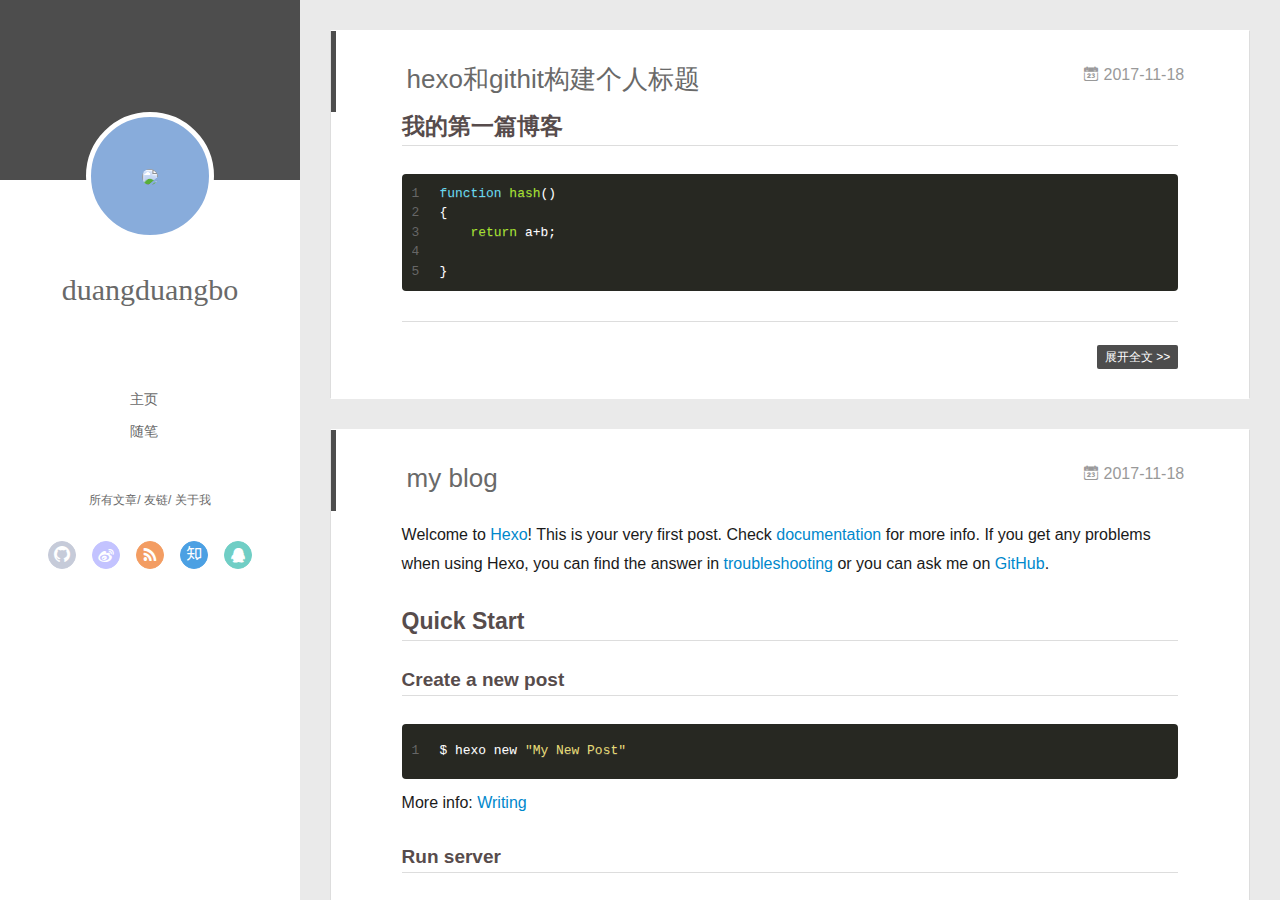
==== commit 374a56bd: "Site updated: 2017-11-18 15:52:09" ====
--- a/index.html
+++ b/index.html
@@ -42,7 +42,7 @@
 <div class="intrude-less">
 	<header id="header" class="inner">
 		<a href="/" class="profilepic">
-			<img src="" class="js-avatar">
+			<img src="source/img/cat.jpg" class="js-avatar">
 		</a>
 		<hgroup>
 		  <h1 class="header-author"><a href="/">duangduangbo</a></h1>
@@ -84,6 +84,8 @@
 		        
 					<a class="zhihu" target="_blank" href="#" title="zhihu"><i class="icon-zhihu"></i></a>
 		        
+					<a class="qq" target="_blank" href="#" title="qq"><i class="icon-qq"></i></a>
+		        
 			</div>
 		</nav>
 	</header>		
@@ -100,7 +102,7 @@
 	<div class="intrude-less">
 		<header id="header" class="inner">
 			<div class="profilepic">
-				<img src="" class="js-avatar">
+				<img src="source/img/cat.jpg" class="js-avatar">
 			</div>
 			<hgroup>
 			  <h1 class="header-author js-header-author">duangduangbo</h1>
@@ -125,6 +127,8 @@
 			        
 						<a class="zhihu" target="_blank" href="#" title="zhihu"><i class="icon-zhihu"></i></a>
 			        
+						<a class="qq" target="_blank" href="#" title="qq"><i class="icon-qq"></i></a>
+			        
 				</div>
 			</nav>
 
@@ -172,7 +176,6 @@
     <div class="article-entry" itemprop="articleBody">
       
         <h2 id="我的第一篇博客"><a href="#我的第一篇博客" class="headerlink" title="我的第一篇博客"></a>我的第一篇博客</h2><figure class="highlight bash"><table><tr><td class="gutter"><pre><span class="line">1</span><br><span class="line">2</span><br><span class="line">3</span><br><span class="line">4</span><br><span class="line">5</span><br></pre></td><td class="code"><pre><span class="line"><span class="keyword">function</span> <span class="built_in">hash</span>()</span><br><span class="line">&#123;</span><br><span class="line">    <span class="built_in">return</span> a+b;</span><br><span class="line"></span><br><span class="line">&#125;</span><br></pre></td></tr></table></figure>
-<p>ssh-keygen -t rsa -C “575620657@qq.com”</p>
 
       
 
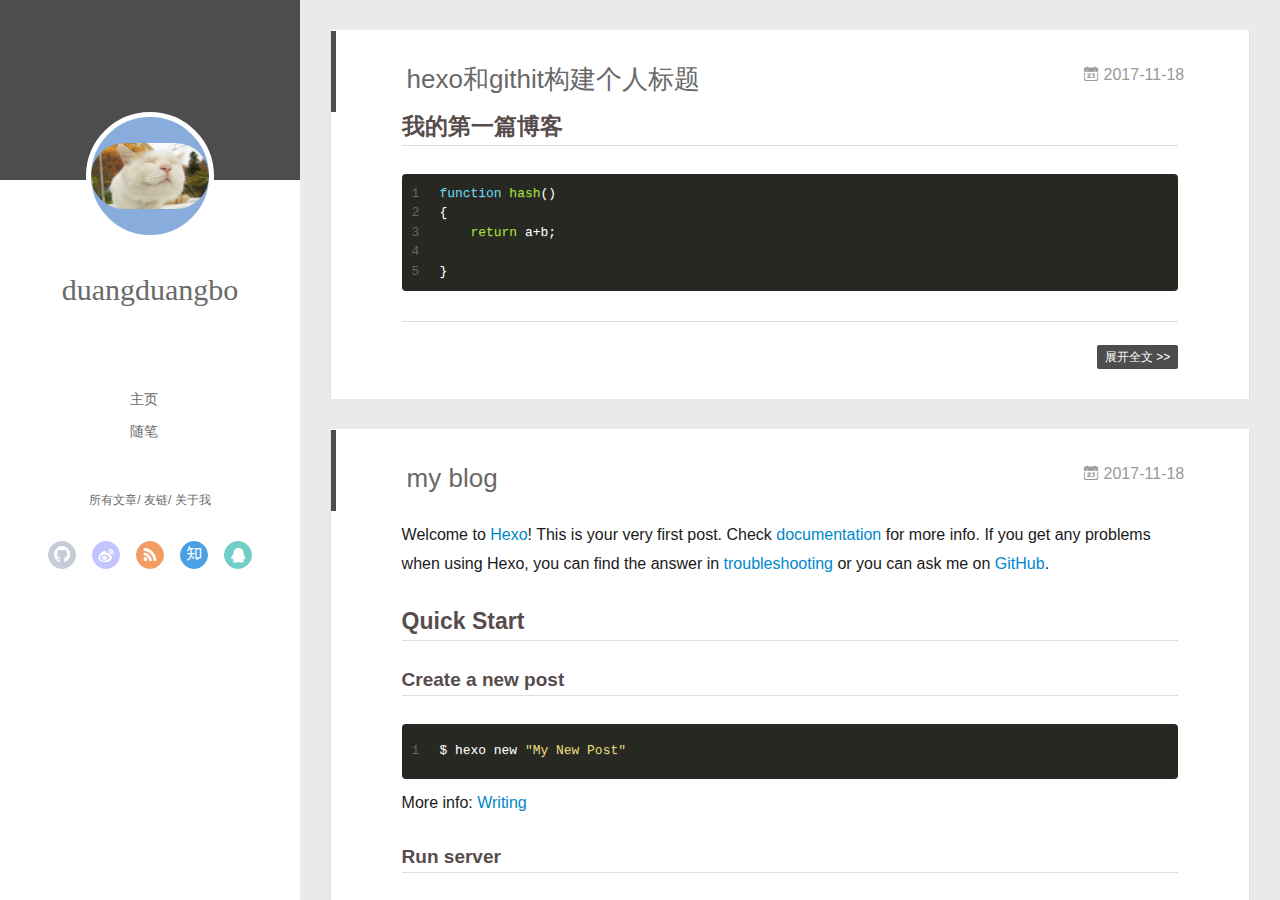
==== commit fc6dbf03: "Site updated: 2017-11-18 15:54:17" ====
--- a/index.html
+++ b/index.html
@@ -42,7 +42,7 @@
 <div class="intrude-less">
 	<header id="header" class="inner">
 		<a href="/" class="profilepic">
-			<img src="source/img/cat.jpg" class="js-avatar">
+			<img src="./img/cat.jpg" class="js-avatar">
 		</a>
 		<hgroup>
 		  <h1 class="header-author"><a href="/">duangduangbo</a></h1>
@@ -102,7 +102,7 @@
 	<div class="intrude-less">
 		<header id="header" class="inner">
 			<div class="profilepic">
-				<img src="source/img/cat.jpg" class="js-avatar">
+				<img src="./img/cat.jpg" class="js-avatar">
 			</div>
 			<hgroup>
 			  <h1 class="header-author js-header-author">duangduangbo</h1>
